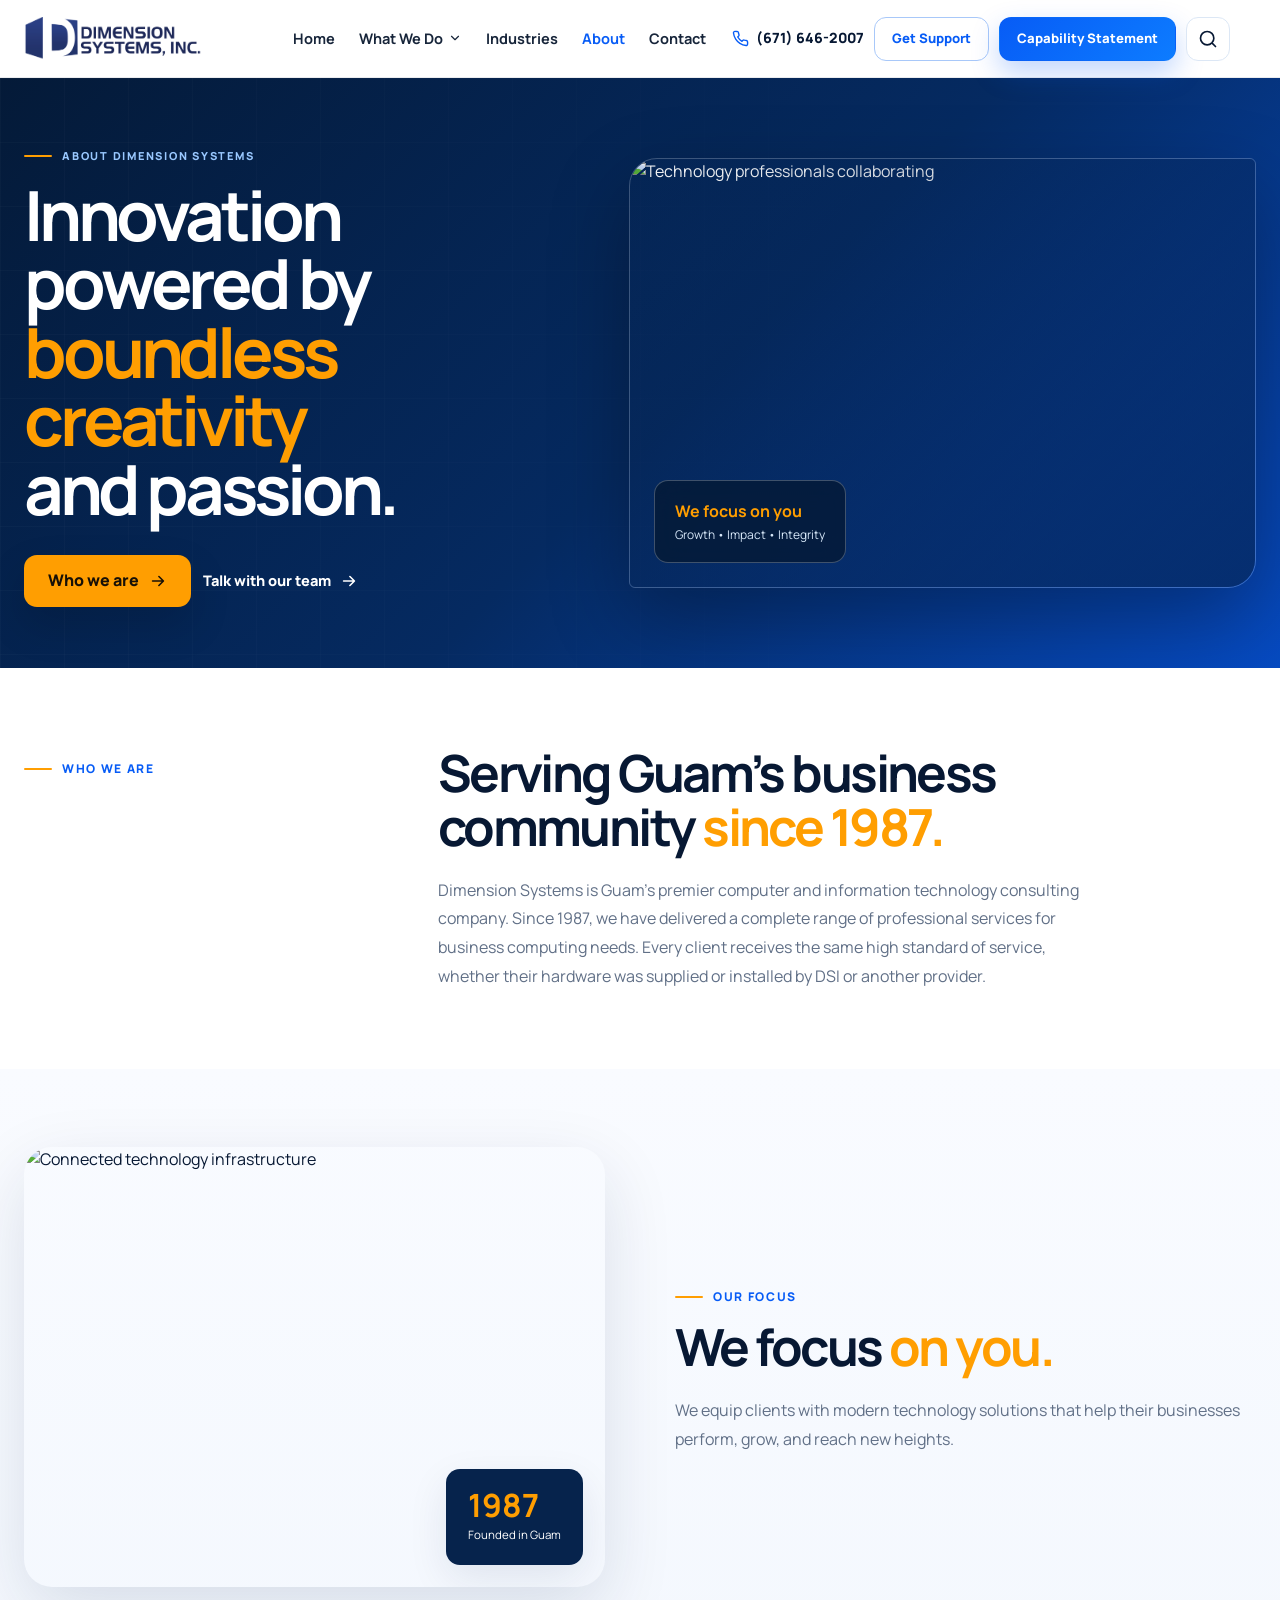
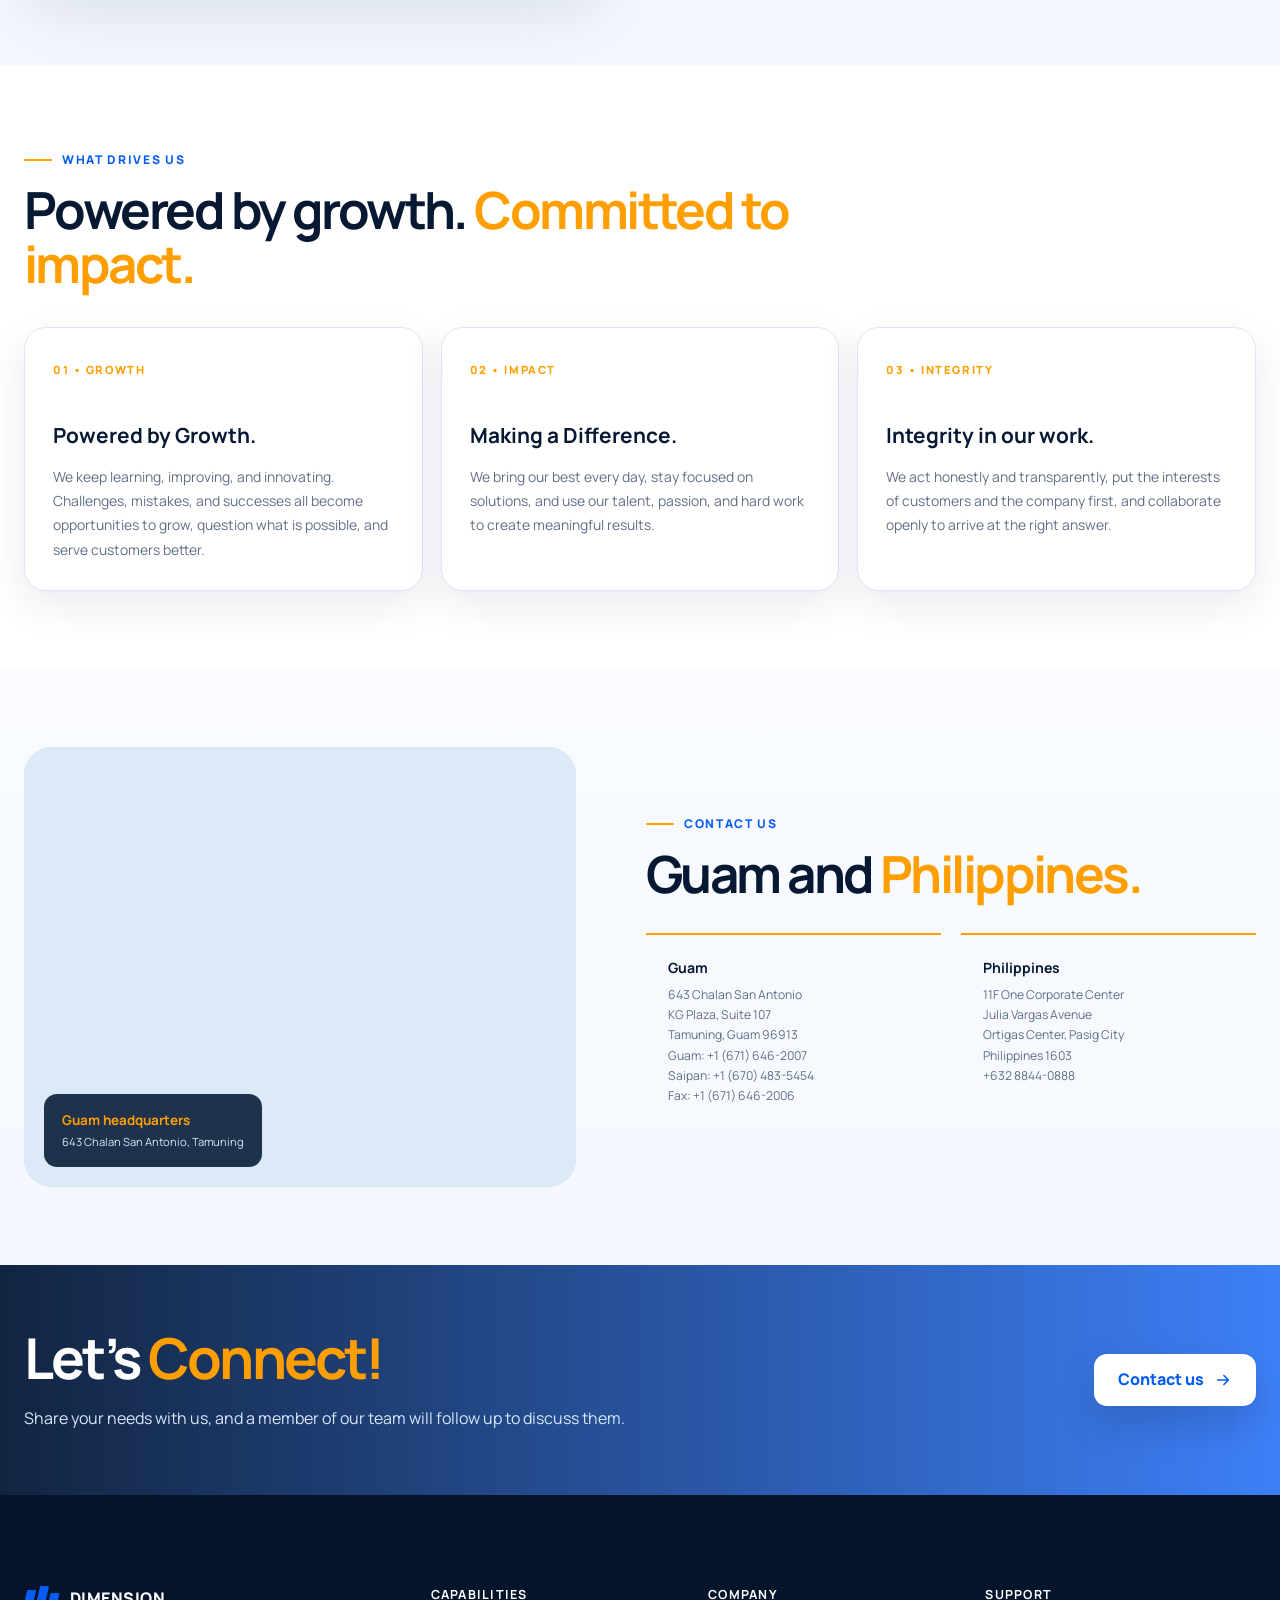
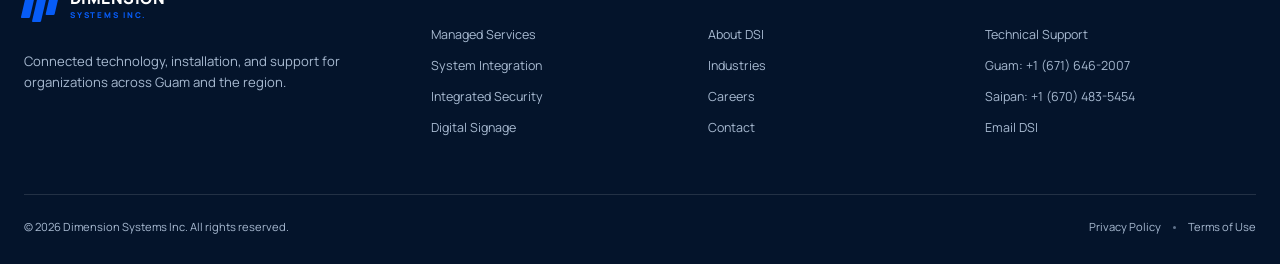
==== about.html @ 7d6b9629 "added new pages" ====
<!doctype html>
<html lang="en">
  <head>
    <meta charset="utf-8" />
    <meta name="viewport" content="width=device-width, initial-scale=1" />
    <meta name="description" content="Learn about Dimension Systems Inc., a Guam-based technology partner providing integration, security, communications, digital experiences, and managed support across the region." />
    <title>About | Dimension Systems Inc.</title>
    <style>
@import url("https://fonts.googleapis.com/css2?family=Manrope:wght@400;500;600;700;800&display=swap");

:root {
  --ink: #071833;
  --navy: #06234c;
  --navy-deep: #041934;
  --blue: #075cf6;
  --blue-bright: #0d7cff;
  --sky: #eaf4ff;
  --soft: #f6f9fe;
  --line: #dce7f5;
  --muted: #617087;
  --white: #ffffff;
  --max: 1320px;
  --header: 78px;
  --shadow: 0 24px 70px rgba(7, 35, 76, 0.12);
}

*, *::before, *::after { box-sizing: border-box; }
html { scroll-behavior: smooth; }
body {
  margin: 0;
  color: var(--ink);
  background: var(--white);
  font-family: "Manrope", system-ui, sans-serif;
  line-height: 1.6;
  -webkit-font-smoothing: antialiased;
}
button, input { font: inherit; }
button { cursor: pointer; }
img { display: block; max-width: 100%; }
a { color: inherit; text-decoration: none; }
section[id] { scroll-margin-top: calc(var(--header) + 24px); }
svg { width: 18px; height: 18px; fill: none; stroke: currentColor; stroke-width: 1.8; stroke-linecap: round; stroke-linejoin: round; }
.container { width: min(var(--max), calc(100% - 48px)); margin-inline: auto; }

.skip-link { position: fixed; left: 18px; top: -80px; z-index: 9999; padding: 12px 16px; border-radius: 9px; background: var(--ink); color: white; }
.skip-link:focus { top: 18px; }

.site-header { position: sticky; top: 0; z-index: 100; height: var(--header); border-bottom: 1px solid rgba(7,24,51,.08); background: rgba(255,255,255,.92); backdrop-filter: blur(18px); }
.header-inner { height: 100%; display: flex; align-items: center; gap: 32px; }
.brand { display: inline-flex; align-items: center; gap: 10px; flex: 0 0 auto; }
.brand-mark { position: relative; display: inline-flex; width: 36px; height: 38px; align-items: center; gap: 3px; transform: skew(-13deg); }
.brand-mark i { display: block; width: 9px; border-radius: 1px; background: var(--blue); }
.brand-mark i:nth-child(1) { height: 28px; }
.brand-mark i:nth-child(2) { height: 36px; }
.brand-mark i:nth-child(3) { height: 22px; }
.brand-copy { display: flex; flex-direction: column; line-height: 1; letter-spacing: .03em; }
.brand-copy strong { font-size: 16px; font-weight: 800; color: var(--navy); }
.brand-copy small { margin-top: 5px; color: var(--blue); font-size: 8px; font-weight: 800; letter-spacing: .22em; }
.desktop-nav { display: flex; align-items: center; gap: 30px; margin-left: auto; }
.desktop-nav a { position: relative; color: #1a2a42; font-size: .9rem; font-weight: 700; white-space: nowrap; }
.desktop-nav a:hover, .desktop-nav a.is-active { color: var(--blue); }
.desktop-nav a.is-active::after { content: ""; position: absolute; left: 0; right: 0; bottom: -11px; height: 2px; border-radius: 999px; background: var(--blue); }
.desktop-actions { display: flex; align-items: center; gap: 10px; }
.phone-link { display: flex; align-items: center; gap: 7px; color: var(--navy); font-size: .82rem; font-weight: 800; }
.phone-link svg { width: 16px; height: 16px; fill: currentColor; stroke: none; }
.menu-toggle, .mobile-nav { display: none; }

.button { display: inline-flex; min-height: 52px; align-items: center; justify-content: center; gap: 10px; padding: 0 23px; border: 1px solid transparent; border-radius: 13px; font-weight: 800; transition: transform .2s ease, box-shadow .2s ease, background .2s ease; }
.button:hover { transform: translateY(-2px); }
.button-small { min-height: 44px; padding-inline: 17px; border-radius: 11px; font-size: .82rem; }
.button-primary { color: white; background: linear-gradient(135deg, var(--blue), var(--blue-bright)); box-shadow: 0 12px 28px rgba(7,92,246,.24); }
.button-primary:hover { box-shadow: 0 18px 38px rgba(7,92,246,.32); }
.button-outline { border-color: #aecbf6; color: var(--blue); background: white; }
.button-white { color: var(--blue); background: white; box-shadow: 0 18px 40px rgba(0,0,0,.15); }

.hero { position: relative; overflow: hidden; min-height: 690px; padding: 94px 0 102px; color: white; background: linear-gradient(135deg, #041a38 0%, #052a61 54%, #075cf6 125%); }
.hero-grid { position: absolute; inset: 0; opacity: .09; background-image: linear-gradient(rgba(255,255,255,.22) 1px, transparent 1px), linear-gradient(90deg, rgba(255,255,255,.22) 1px, transparent 1px); background-size: 64px 64px; mask-image: linear-gradient(90deg, black, transparent 78%); }
.hero-orb { position: absolute; border-radius: 50%; filter: blur(2px); pointer-events: none; }
.hero-orb-one { width: 540px; height: 540px; right: -120px; top: -240px; background: rgba(13,124,255,.19); }
.hero-orb-two { width: 380px; height: 380px; left: 42%; bottom: -280px; background: rgba(0,180,255,.13); }
.hero-inner { position: relative; display: grid; grid-template-columns: .9fr 1.1fr; align-items: center; gap: 84px; }
.eyebrow, .section-kicker { display: inline-flex; align-items: center; gap: 10px; margin: 0 0 16px; color: var(--blue); font-size: 11px; font-weight: 800; letter-spacing: .16em; text-transform: uppercase; }
.eyebrow span, .section-kicker::before { content: ""; display: block; width: 28px; height: 2px; border-radius: 99px; background: currentColor; }
.eyebrow-light { color: #99c8ff; }
.hero h1 { max-width: 690px; margin: 0; font-size: clamp(3.5rem, 5.4vw, 6rem); line-height: .99; letter-spacing: -.06em; }
.hero h1 em { display: block; color: #6eb6ff; font-style: normal; }
.hero-lead { max-width: 650px; margin: 26px 0 0; color: #d1e4fb; font-size: 1.04rem; line-height: 1.8; }
.hero-actions { display: flex; align-items: center; gap: 26px; margin-top: 36px; }
.text-link { display: inline-flex; align-items: center; gap: 9px; color: white; font-size: .91rem; font-weight: 800; }
.text-link:hover svg { transform: translateX(3px); }
.hero-visual { position: relative; min-height: 500px; }
.hero-image { position: absolute; inset: 10px 0 20px 25px; overflow: hidden; border: 1px solid rgba(255,255,255,.22); border-radius: 26px 5px 26px 5px; box-shadow: 0 30px 80px rgba(0,0,0,.3); }
.hero-image img { width: 100%; height: 100%; object-fit: cover; }
.image-overlay { position: absolute; inset: 0; background: linear-gradient(145deg, rgba(5,31,69,.05), rgba(5,31,69,.62)); }
.hero-card { position: absolute; z-index: 2; display: flex; background: rgba(255,255,255,.96); color: var(--ink); box-shadow: var(--shadow); backdrop-filter: blur(16px); }
.hero-card-top { right: -25px; top: 46px; align-items: center; gap: 12px; padding: 16px 18px; border-radius: 14px; }
.hero-card-top div { display: flex; flex-direction: column; }
.hero-card-top strong { font-size: .84rem; }
.hero-card-top small { color: var(--muted); font-size: .67rem; }
.pulse { width: 10px; height: 10px; border-radius: 50%; background: #2cd775; box-shadow: 0 0 0 7px rgba(44,215,117,.13); }

.intro-section { padding: 92px 0; border-bottom: 1px solid var(--line); }
.intro-grid { display: grid; grid-template-columns: .42fr 1fr; gap: 80px; align-items: start; }
.intro-grid > .section-kicker { margin-top: 13px; }
.section-title { margin: 0; max-width: 790px; font-size: clamp(2.25rem, 4vw, 4.2rem); line-height: 1.05; letter-spacing: -.05em; }
.section-title span { color: var(--blue); }
.section-copy { max-width: 670px; margin: 21px 0 0; color: var(--muted); font-size: 1rem; line-height: 1.8; }

.industries-section { padding: 110px 0 120px; background: linear-gradient(180deg, #f9fbff, #f3f7fd); }
.section-heading { display: grid; grid-template-columns: 1.4fr .8fr; align-items: end; gap: 80px; margin-bottom: 52px; }
.section-heading > .section-copy { margin-bottom: 5px; }
.industry-grid { display: grid; grid-template-columns: repeat(3, 1fr); gap: 18px; }
.industry-card { position: relative; min-height: 285px; overflow: hidden; padding: 0; border: 0; border-radius: 21px; color: white; text-align: left; background: var(--navy); box-shadow: 0 10px 26px rgba(7,35,76,.1); transition: transform .25s ease, box-shadow .25s ease; }
.industry-card:hover, .industry-card.is-selected { transform: translateY(-5px); box-shadow: 0 22px 46px rgba(7,35,76,.18); }
.industry-card.is-selected { outline: 3px solid var(--blue); outline-offset: 3px; }
.industry-card img { width: 100%; height: 100%; object-fit: cover; transition: transform .5s ease; }
.industry-card:hover img { transform: scale(1.045); }
.industry-shade { position: absolute; inset: 0; background: linear-gradient(180deg, rgba(4,25,52,.05) 25%, rgba(4,25,52,.9) 100%); }
.industry-number { position: absolute; top: 20px; left: 20px; color: rgba(255,255,255,.72); font-size: .69rem; font-weight: 800; letter-spacing: .12em; }
.industry-label { position: absolute; left: 24px; right: 55px; bottom: 22px; display: flex; flex-direction: column; }
.industry-label small { color: #8fc8ff; font-size: .63rem; font-weight: 800; letter-spacing: .13em; text-transform: uppercase; }
.industry-label strong { margin-top: 2px; font-size: 1.12rem; }
.industry-arrow { position: absolute; right: 21px; bottom: 23px; display: grid; width: 32px; height: 32px; place-items: center; border-radius: 50%; background: rgba(255,255,255,.15); }
.industry-arrow svg { width: 16px; height: 16px; }

.industry-detail { display: grid; grid-template-columns: 1.1fr .9fr; overflow: hidden; margin-top: 70px; border: 1px solid var(--line); border-radius: 28px; background: white; box-shadow: var(--shadow); }
.detail-copy { padding: 58px 60px 56px; }
.detail-copy h3 { margin: 0; font-size: clamp(2rem, 3.2vw, 3.35rem); line-height: 1.05; letter-spacing: -.045em; }
.detail-copy > p:not(.section-kicker) { max-width: 650px; margin: 20px 0 0; color: var(--muted); line-height: 1.8; }
.detail-columns { display: grid; grid-template-columns: 1fr 1fr; gap: 38px; margin: 34px 0 37px; }
.detail-columns h4 { margin: 0 0 13px; font-size: .75rem; letter-spacing: .1em; text-transform: uppercase; }
.detail-columns ul { display: grid; gap: 9px; margin: 0; padding: 0; list-style: none; }
.detail-columns li { position: relative; padding-left: 19px; color: var(--muted); font-size: .86rem; }
.detail-columns li::before { content: ""; position: absolute; left: 0; top: .62em; width: 7px; height: 7px; border-radius: 50%; background: var(--blue); box-shadow: 0 0 0 4px var(--sky); }
.detail-visual { position: relative; min-height: 520px; }
.detail-visual img { width: 100%; height: 100%; object-fit: cover; }
.detail-visual::after { content: ""; position: absolute; inset: 0; background: linear-gradient(180deg, transparent 50%, rgba(4,25,52,.65)); }
.detail-stat { position: absolute; z-index: 1; left: 30px; right: 30px; bottom: 28px; padding: 22px 25px; border: 1px solid rgba(255,255,255,.25); border-radius: 16px; color: white; background: rgba(4,25,52,.62); backdrop-filter: blur(14px); }
.detail-stat strong { display: block; color: #72bcff; font-size: 1.55rem; }
.detail-stat span { font-size: .79rem; }

.local-section { padding: 120px 0; }
.local-grid { display: grid; grid-template-columns: .9fr 1.1fr; align-items: center; gap: 100px; }
.local-visual { position: relative; min-height: 500px; overflow: hidden; border-radius: 30px; background: radial-gradient(circle at 34% 36%, #e4f2ff 0 7%, transparent 7.5%), linear-gradient(145deg, #f3f8ff, #e4f1ff); box-shadow: inset 0 0 0 1px var(--line); }
.local-visual::before { content: ""; position: absolute; inset: 0; opacity: .45; background-image: radial-gradient(#78aef0 1px, transparent 1px); background-size: 24px 24px; }
.island-shape { position: absolute; left: 38%; top: 24%; width: 170px; height: 250px; border: 2px solid rgba(7,92,246,.32); border-radius: 70% 38% 62% 45% / 34% 62% 38% 66%; transform: rotate(24deg); background: rgba(255,255,255,.52); box-shadow: 0 30px 50px rgba(7,92,246,.1); }
.location-dot { position: absolute; z-index: 2; display: inline-flex; align-items: center; gap: 8px; padding: 8px 12px; border: 1px solid #cfe2fb; border-radius: 999px; color: var(--navy); background: rgba(255,255,255,.9); box-shadow: 0 8px 20px rgba(7,35,76,.09); font-size: .7rem; font-weight: 800; }
.location-dot i { width: 7px; height: 7px; border-radius: 50%; background: var(--blue); box-shadow: 0 0 0 5px rgba(7,92,246,.12); }
.location-guam { left: 31%; top: 44%; }
.location-saipan { right: 19%; top: 18%; }
.location-ph { left: 15%; bottom: 18%; }
.local-stat { position: absolute; right: 25px; bottom: 23px; display: flex; width: 170px; flex-direction: column; padding: 20px; border-radius: 16px; color: white; background: var(--navy); box-shadow: var(--shadow); }
.local-stat strong { color: #65b1ff; font-size: 2rem; line-height: 1; }
.local-stat span { margin-top: 6px; font-size: .68rem; }
.local-copy .section-copy { max-width: 600px; }
.local-points { display: grid; grid-template-columns: 1fr 1fr; gap: 24px; margin-top: 34px; }
.local-points div { padding-top: 19px; border-top: 2px solid var(--line); }
.local-points strong, .local-points span { display: block; }
.local-points strong { font-size: .88rem; }
.local-points span { margin-top: 5px; color: var(--muted); font-size: .77rem; }

.cta-section { position: relative; overflow: hidden; padding: 82px 0; color: white; background: linear-gradient(120deg, #075cf6, #0d7cff); }
.cta-section::after { content: ""; position: absolute; width: 500px; height: 500px; right: -150px; top: -300px; border: 1px solid rgba(255,255,255,.22); border-radius: 50%; box-shadow: 0 0 0 70px rgba(255,255,255,.04), 0 0 0 140px rgba(255,255,255,.035); }
.cta-inner { position: relative; z-index: 1; display: grid; grid-template-columns: 1.2fr .8fr; align-items: center; gap: 80px; }
.cta-inner h2 { max-width: 720px; margin: 0; font-size: clamp(2.2rem, 4vw, 4.2rem); line-height: 1.05; letter-spacing: -.05em; }
.cta-inner p:not(.eyebrow) { max-width: 590px; margin: 18px 0 0; color: #ddebff; }
.cta-actions { display: flex; align-items: center; flex-direction: column; gap: 16px; }
.cta-phone { color: white; font-size: .85rem; font-weight: 700; text-decoration: underline; text-underline-offset: 4px; }

.site-footer { padding: 75px 0 25px; color: #a8bad1; background: #04142b; }
.footer-top { display: grid; grid-template-columns: 1.55fr 1fr 1fr 1.15fr; gap: 60px; padding-bottom: 56px; }
.brand-inverse .brand-copy strong { color: white; }
.footer-brand p { max-width: 340px; margin: 25px 0 0; font-size: .82rem; }
.footer-column { display: flex; flex-direction: column; gap: 11px; }
.footer-column h3 { margin: 0 0 9px; color: white; font-size: .78rem; letter-spacing: .1em; text-transform: uppercase; }
.footer-column a { font-size: .78rem; transition: color .2s; }
.footer-column a:hover { color: white; }
.footer-bottom { display: flex; justify-content: space-between; gap: 30px; padding-top: 23px; border-top: 1px solid rgba(255,255,255,.12); font-size: .7rem; }
.footer-bottom span:last-child { display: flex; align-items: center; gap: 12px; }
.footer-bottom i { width: 3px; height: 3px; border-radius: 50%; background: #60738c; }

@media (max-width: 1180px) {
  .phone-link { display: none; }
  .desktop-nav { gap: 22px; }
  .hero-inner { gap: 45px; }
  .hero h1 { font-size: clamp(3.2rem, 5.4vw, 5rem); }
}

@media (max-width: 980px) {
  :root { --header: 72px; }
  .desktop-nav, .desktop-actions { display: none; }
  .menu-toggle { display: grid; width: 44px; height: 44px; place-content: center; gap: 6px; margin-left: auto; border: 1px solid var(--line); border-radius: 11px; background: white; }
  .menu-toggle span { width: 20px; height: 2px; border-radius: 9px; background: var(--navy); }
  .mobile-nav { position: absolute; top: 72px; left: 0; right: 0; display: none; padding: 18px 24px 26px; border-bottom: 1px solid var(--line); background: white; box-shadow: 0 20px 40px rgba(7,35,76,.12); }
  .mobile-nav.is-open { display: grid; }
  .mobile-nav > a { padding: 12px 3px; border-bottom: 1px solid #edf2f8; font-weight: 700; }
  .mobile-actions { display: grid; grid-template-columns: 1fr 1fr; gap: 10px; margin-top: 18px; }
  .hero { padding: 76px 0 90px; }
  .hero-inner { grid-template-columns: 1fr; }
  .hero-copy { max-width: 740px; }
  .hero-visual { min-height: 450px; }
  .hero-image { left: 0; }
  .hero-card-top { right: 18px; }
  .section-heading { grid-template-columns: 1fr; gap: 18px; }
  .industry-grid { grid-template-columns: repeat(2, 1fr); }
  .industry-detail { grid-template-columns: 1fr; }
  .detail-visual { min-height: 430px; }
  .local-grid { grid-template-columns: 1fr; gap: 60px; }
  .local-visual { min-height: 460px; }
  .cta-inner { grid-template-columns: 1fr; gap: 40px; }
  .cta-actions { align-items: flex-start; }
  .footer-top { grid-template-columns: 1.5fr 1fr 1fr; }
  .footer-brand { grid-column: 1 / -1; }
}

@media (max-width: 680px) {
  .container { width: min(100% - 30px, var(--max)); }
  .brand-copy strong { font-size: 14px; }
  .hero { min-height: auto; padding: 58px 0 74px; }
  .hero h1 { font-size: clamp(2.7rem, 13vw, 4rem); }
  .hero-lead { font-size: .94rem; }
  .hero-actions { align-items: stretch; flex-direction: column; gap: 18px; }
  .text-link { justify-content: center; }
  .hero-visual { min-height: 355px; }
  .hero-image { inset: 0 0 18px; border-radius: 20px 4px 20px 4px; }
  .hero-card-top { top: 18px; right: 12px; }
  .intro-section { padding: 70px 0; }
  .intro-grid { grid-template-columns: 1fr; gap: 8px; }
  .intro-grid > .section-kicker { margin-top: 0; }
  .section-title { font-size: clamp(2.15rem, 11vw, 3.2rem); }
  .industries-section { padding: 80px 0; }
  .industry-grid { grid-template-columns: 1fr; }
  .industry-card { min-height: 250px; }
  .industry-detail { margin-top: 48px; border-radius: 21px; }
  .detail-copy { padding: 38px 25px; }
  .detail-columns { grid-template-columns: 1fr; gap: 25px; }
  .detail-visual { min-height: 340px; }
  .local-section { padding: 80px 0; }
  .local-grid { gap: 48px; }
  .local-visual { min-height: 390px; }
  .island-shape { left: 34%; top: 20%; width: 135px; height: 210px; }
  .location-saipan { right: 8%; }
  .location-ph { left: 8%; }
  .local-points { grid-template-columns: 1fr; }
  .cta-section { padding: 70px 0; }
  .footer-top { grid-template-columns: 1fr 1fr; gap: 40px 28px; }
  .footer-brand { grid-column: 1 / -1; }
  .footer-bottom { flex-direction: column; }
  .mobile-actions { grid-template-columns: 1fr; }
}

@media (prefers-reduced-motion: reduce) {
  html { scroll-behavior: auto; }
  *, *::before, *::after { transition-duration: .01ms !important; animation-duration: .01ms !important; }
}


/* Shared homepage navigation */
.site-header { z-index: 1000; }
.site-header .header-inner { position: relative; gap: 26px; }
.site-header .brand { height: 100%; min-width: 0; padding: 0; line-height: 0; }
.site-header .brand-logo { display: block; width: clamp(178px, 12vw, 224px); max-width: none; height: auto; max-height: calc(var(--header) - 24px); object-fit: contain; object-position: left center; }
.desktop-nav { display: block; margin-left: auto; }
.desktop-nav > ul { display: flex; align-items: center; gap: 24px; margin: 0; padding: 0; list-style: none; }
.desktop-nav a, .nav-dropdown > button { border: 0; background: transparent; color: #17253a; font-size: .91rem; font-weight: 700; white-space: nowrap; }
.desktop-nav a:hover, .nav-dropdown > button:hover, .desktop-nav a.is-active { color: var(--blue); }
.nav-dropdown { position: relative; }
.nav-dropdown > button { display: flex; align-items: center; gap: 5px; padding: 12px 0; }
.nav-dropdown > button svg { width: 14px; height: 14px; }
.nav-dropdown-menu { position: absolute; top: calc(100% + 12px); left: -24px; width: 300px; padding: 12px; border: 1px solid var(--line); border-radius: 20px; background: #fff; box-shadow: var(--shadow); opacity: 0; visibility: hidden; transform: translateY(-8px); transition: .2s ease; }
.nav-dropdown:hover .nav-dropdown-menu, .nav-dropdown:focus-within .nav-dropdown-menu { opacity: 1; visibility: visible; transform: translateY(0); }
.nav-dropdown-menu a { display: flex; padding: 11px 12px; border-radius: 12px; font-size: .86rem; }
.nav-dropdown-menu a:hover { background: var(--sky); }
.header-actions, .desktop-actions { display: flex; align-items: center; gap: 10px; }
.header-phone { display: inline-flex; align-items: center; gap: 7px; font-size: .88rem; font-weight: 800; white-space: nowrap; }
.header-phone svg { width: 17px; height: 17px; color: var(--blue); fill: currentColor; stroke: none; }
.btn { display: inline-flex; min-height: 44px; align-items: center; justify-content: center; padding: 0 17px; border: 1px solid transparent; border-radius: 12px; font-size: .82rem; font-weight: 800; }
.btn--outline { border-color: #a8c8f9; color: var(--blue); background: rgba(255,255,255,.86); }
.btn--primary { color: #fff; background: linear-gradient(135deg, var(--blue), var(--blue-bright)); box-shadow: 0 12px 28px rgba(7,92,246,.25); }
.nav-search { position: relative; }
.nav-search-toggle, .nav-toggle { display: inline-flex; width: 44px; height: 44px; align-items: center; justify-content: center; border: 1px solid var(--line); border-radius: 12px; background: #fff; color: var(--ink); }
.nav-search-toggle:hover, .nav-search.is-open .nav-search-toggle { border-color: rgba(13,124,255,.35); color: var(--blue); box-shadow: 0 8px 20px rgba(7,24,51,.08); }
.nav-search-toggle svg { width: 20px; height: 20px; }
.nav-search-form { position: absolute; top: calc(100% + 12px); right: 0; display: flex; width: min(380px, calc(100vw - 32px)); gap: 8px; padding: 10px; border: 1px solid var(--line); border-radius: 16px; background: #fff; box-shadow: var(--shadow); opacity: 0; visibility: hidden; transform: translateY(-8px); transition: .2s ease; }
.nav-search.is-open .nav-search-form { opacity: 1; visibility: visible; transform: translateY(0); }
.nav-search-form input, .mobile-search-form input { min-width: 0; flex: 1; height: 44px; padding: 0 14px; border: 1px solid var(--line); border-radius: 11px; color: var(--ink); background: #f8fbff; }
.nav-search-submit { display: inline-flex; min-width: 44px; height: 44px; align-items: center; justify-content: center; gap: 7px; padding: 0 14px; border: 0; border-radius: 11px; color: var(--ink); background: #ff9e01; font-weight: 800; }
.nav-search-submit svg { width: 18px; height: 18px; }
.nav-toggle { display: none; }
.mobile-nav { position: fixed; inset: var(--header) 0 auto 0; z-index: 999; max-height: calc(100vh - var(--header)); overflow: auto; padding: 18px 24px 28px; border-bottom: 1px solid var(--line); background: #fff; box-shadow: var(--shadow); }
.mobile-nav a { display: block; padding: 13px 0; border-bottom: 1px solid #eef3fa; font-weight: 700; }
.mobile-nav .mobile-sub { display: grid; grid-template-columns: 1fr 1fr; gap: 0 18px; padding-left: 14px; }
.mobile-nav .mobile-sub a { color: var(--muted); font-size: .88rem; }
.mobile-nav-actions { display: grid; grid-template-columns: repeat(3, minmax(0,1fr)); gap: 10px; margin-top: 18px; }
.mobile-nav-actions .btn { padding: 0 10px; border-bottom: 1px solid transparent; }
.mobile-search-form { display: flex; gap: 8px; margin-top: 18px; padding-top: 18px; border-top: 1px solid #eef3fa; }

/* Real Guam map */
.map-visual { isolation: isolate; background: #dceaf8; }
.guam-map { position: absolute; inset: 0; width: 100%; height: 100%; border: 0; filter: saturate(.86) contrast(1.02); }
.map-badge { position: absolute; z-index: 2; left: 22px; bottom: 22px; display: flex; max-width: calc(100% - 44px); flex-direction: column; padding: 15px 18px; border: 1px solid rgba(255,255,255,.55); border-radius: 14px; color: white; background: rgba(4,25,52,.88); box-shadow: 0 16px 34px rgba(7,35,76,.24); backdrop-filter: blur(10px); pointer-events: none; }
.map-badge strong { font-size: .84rem; }
.map-badge span { color: #d7e7f8; font-size: .7rem; }
.map-link { position: absolute; z-index: 3; top: 18px; right: 18px; padding: 9px 12px; border-radius: 10px; color: var(--blue); background: white; box-shadow: 0 10px 25px rgba(7,35,76,.16); font-size: .7rem; font-weight: 800; }

@media (min-width: 1440px) { .site-header .brand-logo { width: 226px; max-height: calc(var(--header) - 28px); } }
@media (max-width: 1180px) { .header-phone { display: none; } .desktop-nav > ul { gap: 18px; } .desktop-actions .btn { padding-inline: 13px; } }
@media (max-width: 980px) {
  .desktop-nav, .desktop-actions { display: none; }
  .nav-toggle { display: inline-flex; }
  .mobile-nav { display: none; }
  .mobile-nav.is-open { display: block; }
  .site-header .brand-logo { width: 176px; max-height: calc(var(--header) - 20px); }
}
@media (max-width: 680px) {
  .site-header .brand-logo { width: 152px; max-height: calc(var(--header) - 18px); }
  .mobile-nav .mobile-sub { grid-template-columns: 1fr; }
  .mobile-nav-actions { grid-template-columns: 1fr; }
  .mobile-search-form { align-items: stretch; flex-direction: column; }
  .map-badge { left: 14px; right: 14px; bottom: 14px; max-width: none; }
}


/* Exact shared navigation styles copied from the homepage source */
:root {
  --dsi-ink: #071833;
  --dsi-navy: #06234c;
  --dsi-blue: #075cf6;
  --dsi-blue-2: #0d7cff;
  --dsi-sky: #eaf4ff;
  --dsi-soft: #f6f9fe;
  --dsi-line: #dce7f5;
  --dsi-muted: #5f6f86;
  --dsi-white: #ffffff;
  --dsi-gold: #f4b62d;
  --dsi-accent: #ff9e01;
  --dsi-shadow: 0 24px 70px rgba(7, 35, 76, 0.12);
  --dsi-shadow-soft: 0 14px 40px rgba(7, 35, 76, 0.09);
  --dsi-radius: 28px;
  --dsi-max: 1380px;
  --dsi-header: 78px;
}
.site-header .container { width: min(var(--dsi-max), calc(100% - 48px)); }
      .btn {
        display: inline-flex;
        min-height: 52px;
        align-items: center;
        justify-content: center;
        gap: 10px;
        padding: 0 22px;
        border: 1px solid transparent;
        border-radius: 14px;
        font-weight: 800;
        transition:
          transform 0.2s ease,
          box-shadow 0.2s ease,
          background 0.2s ease,
          color 0.2s ease,
          border-color 0.2s ease;
      }
      .btn:hover {
        transform: translateY(-2px);
      }
      .btn:focus-visible,
      .icon-button:focus-visible,
      .nav-search-toggle:focus-visible,
      .nav-search-submit:focus-visible,
      .nav-toggle:focus-visible,
      input:focus-visible,
      select:focus-visible,
      textarea:focus-visible {
        outline: 3px solid rgba(13, 124, 255, 0.28);
        outline-offset: 3px;
      }
      .btn--primary {
        background: linear-gradient(135deg, var(--dsi-blue), var(--dsi-blue-2));
        color: #fff;
        box-shadow: 0 12px 28px rgba(7, 92, 246, 0.25);
      }
      .btn--primary:hover {
        box-shadow: 0 18px 38px rgba(7, 92, 246, 0.33);
      }
      .btn--outline {
        border-color: #a8c8f9;
        color: var(--dsi-blue);
        background: rgba(255, 255, 255, 0.82);
      }
      .btn--outline:hover {
        border-color: var(--dsi-blue);
        background: #fff;
      }
      .btn--dark {
        background: var(--dsi-ink);
        color: #fff;
      }
      .btn svg {
        width: 18px;
        height: 18px;
      }


      /* Header */
      .site-header {
        position: sticky;
        top: 0;
        z-index: 1000;
        height: var(--dsi-header);
        border-bottom: 1px solid rgba(7, 24, 51, 0.08);
        background: rgba(255, 255, 255, 0.9);
        backdrop-filter: blur(18px);
      }
      .header-inner {
        height: 100%;
        display: flex;
        align-items: center;
        gap: 26px;
      }
      .brand {
        display: inline-flex;
        align-items: center;
        text-decoration: none;
      }

      .brand-logo {
        display: block;
        width: auto;
        max-width: 220px;
        height: 52px;
        object-fit: contain;
      }

      @media (max-width: 768px) {
        .brand-logo {
          max-width: 170px;
          height: 42px;
        }
      }
      .desktop-nav {
        margin-left: auto;
      }
      .desktop-nav > ul {
        display: flex;
        align-items: center;
        gap: 24px;
        margin: 0;
        padding: 0;
        list-style: none;
      }
      .desktop-nav a,
      .nav-dropdown > button {
        border: 0;
        background: transparent;
        color: #17253a;
        font-size: 0.91rem;
        font-weight: 700;
        white-space: nowrap;
      }
      .desktop-nav a:hover,
      .nav-dropdown > button:hover {
        color: var(--dsi-blue);
      }
      .desktop-nav a[aria-current="page"],
      .mobile-nav a[aria-current="page"] {
        color: var(--dsi-blue);
      }
      .nav-dropdown {
        position: relative;
      }
      .nav-dropdown > button {
        display: flex;
        align-items: center;
        gap: 5px;
        padding: 12px 0;
      }
      .nav-dropdown-menu {
        position: absolute;
        top: calc(100% + 12px);
        left: -24px;
        width: 300px;
        padding: 12px;
        border: 1px solid var(--dsi-line);
        border-radius: 20px;
        background: #fff;
        box-shadow: var(--dsi-shadow-soft);
        opacity: 0;
        visibility: hidden;
        transform: translateY(-8px);
        transition: 0.2s ease;
      }
      .nav-dropdown:hover .nav-dropdown-menu,
      .nav-dropdown:focus-within .nav-dropdown-menu {
        opacity: 1;
        visibility: visible;
        transform: translateY(0);
      }
      .nav-dropdown-menu a {
        display: flex;
        align-items: center;
        gap: 10px;
        padding: 11px 12px;
        border-radius: 12px;
        font-size: 0.86rem;
      }
      .nav-dropdown-menu a:hover {
        background: var(--dsi-sky);
      }
      .header-actions {
        display: flex;
        align-items: center;
        gap: 10px;
      }
      .desktop-actions {
        display: flex;
        align-items: center;
        gap: 10px;
      }
      .nav-search {
        position: relative;
      }
      .nav-search-toggle {
        display: inline-flex;
        width: 44px;
        height: 44px;
        align-items: center;
        justify-content: center;
        border: 1px solid var(--dsi-line);
        border-radius: 12px;
        background: #fff;
        color: var(--dsi-ink);
        transition:
          color 0.2s ease,
          border-color 0.2s ease,
          box-shadow 0.2s ease;
      }
      .nav-search-toggle:hover,
      .nav-search.is-open .nav-search-toggle {
        border-color: rgba(13, 124, 255, 0.35);
        color: var(--dsi-blue);
        box-shadow: 0 8px 20px rgba(7, 24, 51, 0.08);
      }
      .nav-search-toggle svg {
        width: 20px;
        height: 20px;
      }
      .nav-search-form {
        position: absolute;
        top: calc(100% + 12px);
        right: 0;
        display: flex;
        width: min(380px, calc(100vw - 32px));
        gap: 8px;
        padding: 10px;
        border: 1px solid var(--dsi-line);
        border-radius: 16px;
        background: #fff;
        box-shadow: var(--dsi-shadow-soft);
        opacity: 0;
        visibility: hidden;
        transform: translateY(-8px);
        transition: 0.2s ease;
      }
      .nav-search.is-open .nav-search-form {
        opacity: 1;
        visibility: visible;
        transform: translateY(0);
      }
      .nav-search-form input,
      .mobile-search-form input {
        min-width: 0;
        flex: 1;
        height: 44px;
        border: 1px solid var(--dsi-line);
        border-radius: 11px;
        background: #f8fbff;
        color: var(--dsi-ink);
        padding: 0 14px;
        font: inherit;
      }
      .nav-search-form input::placeholder,
      .mobile-search-form input::placeholder {
        color: #718096;
      }
      .nav-search-submit {
        display: inline-flex;
        min-width: 44px;
        height: 44px;
        align-items: center;
        justify-content: center;
        gap: 7px;
        border: 0;
        border-radius: 11px;
        background: var(--dsi-accent);
        color: var(--dsi-ink);
        font-weight: 800;
      }
      .nav-search-submit:hover {
        filter: brightness(0.97);
      }
      .nav-search-submit svg {
        width: 18px;
        height: 18px;
      }
      .header-phone {
        display: inline-flex;
        align-items: center;
        gap: 7px;
        font-size: 0.88rem;
        font-weight: 800;
        white-space: nowrap;
      }
      .header-phone svg {
        width: 17px;
        height: 17px;
        color: var(--dsi-blue);
      }
      .desktop-actions .btn {
        min-height: 44px;
        padding-inline: 17px;
        border-radius: 12px;
        font-size: 0.82rem;
      }
      .nav-toggle {
        display: none;
        width: 44px;
        height: 44px;
        align-items: center;
        justify-content: center;
        border: 1px solid var(--dsi-line);
        border-radius: 12px;
        background: #fff;
        color: var(--dsi-ink);
      }
      .nav-toggle svg {
        width: 22px;
        height: 22px;
      }
      .mobile-nav {
        display: none;
        position: fixed;
        inset: var(--dsi-header) 0 auto 0;
        z-index: 999;
        max-height: calc(100vh - var(--dsi-header));
        overflow: auto;
        padding: 18px 24px 28px;
        border-bottom: 1px solid var(--dsi-line);
        background: #fff;
        box-shadow: var(--dsi-shadow-soft);
      }
      .mobile-nav.is-open {
        display: block;
      }
      .mobile-nav a {
        display: block;
        padding: 13px 0;
        border-bottom: 1px solid #eef3fa;
        font-weight: 700;
      }
      .mobile-nav .mobile-sub {
        display: grid;
        grid-template-columns: 1fr 1fr;
        gap: 0 18px;
        padding-left: 14px;
      }
      .mobile-nav .mobile-sub a {
        color: var(--dsi-muted);
        font-size: 0.88rem;
      }
      .mobile-nav-actions {
        display: grid;
        grid-template-columns: repeat(3, minmax(0, 1fr));
        gap: 10px;
        margin-top: 18px;
      }
      .mobile-search-form {
        display: flex;
        gap: 8px;
        margin-top: 18px;
        padding-top: 18px;
        border-top: 1px solid #eef3fa;
      }
      .mobile-search-form .nav-search-submit {
        padding: 0 15px;
      }


      /* =========================================================
         FINAL HEADER LOGO FIX
         Keeps the DSI logo correctly sized and vertically centered
         at mobile, desktop, ultrawide, and 2K resolutions.
         ========================================================= */
      .site-header .header-inner {
        position: relative;
      }

      .site-header .brand {
        flex: 0 0 auto;
        min-width: 0;
        height: 100%;
        display: inline-flex;
        align-items: center;
        justify-content: flex-start;
        margin: 0;
        padding: 0;
        line-height: 0;
      }

      .site-header .brand-logo {
        display: block;
        width: clamp(178px, 12vw, 224px);
        max-width: none;
        height: auto;
        max-height: calc(var(--dsi-header) - 24px);
        margin: 0;
        object-fit: contain;
        object-position: left center;
        flex-shrink: 0;
      }

      @media (min-width: 1440px) {
        .site-header .brand {
          min-width: 0;
        }

        .site-header .brand-logo {
          width: 226px;
          max-height: calc(var(--dsi-header) - 28px);
        }
      }

      @media (min-width: 1920px) {
        .site-header .brand {
          min-width: 0;
        }

        .site-header .brand-logo {
          width: 238px;
          max-height: calc(var(--dsi-header) - 30px);
        }
      }

      @media (min-width: 2400px) {
        .site-header .brand {
          min-width: 0;
        }

        .site-header .brand-logo {
          width: 250px;
          max-height: calc(var(--dsi-header) - 32px);
        }
      }

      @media (max-width: 900px) {
        .site-header .brand-logo {
          width: 176px;
          max-height: calc(var(--dsi-header) - 20px);
        }
      }

      @media (max-width: 640px) {
        .site-header .brand-logo {
          width: 152px;
          max-height: calc(var(--dsi-header) - 18px);
        }
      }

      @media (max-width: 380px) {
        .site-header .brand-logo {
          width: 136px;
        }
      }



@media (max-width: 1180px) {
  .desktop-nav, .desktop-actions { display: none; }
  .header-actions { margin-left: auto; }
  .nav-toggle { display: inline-flex; }
}
@media (max-width: 900px) {
  :root { --dsi-header: 70px; }
  .site-header .container { width: min(100% - 32px, var(--dsi-max)); }
}
@media (max-width: 640px) {
  .site-header .container { width: min(100% - 24px, var(--dsi-max)); }
  .site-header .header-inner { gap: 10px; }
  .mobile-nav .mobile-sub { grid-template-columns: 1fr; }
  .mobile-nav-actions { grid-template-columns: 1fr; }
}
@media (min-width: 1440px) {
  :root { --dsi-max: 1500px; --dsi-header: 84px; --dsi-radius: 32px; }
  .site-header .container { width: min(var(--dsi-max), calc(100% - 80px)); }
  .site-header .header-inner { gap: 32px; }
  .desktop-nav > ul { gap: 28px; }
  .desktop-nav a, .nav-dropdown > button { font-size: .94rem; }
  .desktop-actions .btn { min-height: 46px; padding-inline: 19px; }
}
@media (min-width: 1920px) {
  :root { --dsi-max: 1760px; --dsi-header: 90px; }
  .site-header .container { width: min(var(--dsi-max), calc(100% - 112px)); }
  .desktop-nav > ul { gap: 34px; }
  .desktop-nav a, .nav-dropdown > button { font-size: 1rem; }
  .header-phone { font-size: .95rem; }
}
@media (min-width: 2400px) {
  :root { --dsi-max: 2080px; --dsi-header: 96px; }
  .site-header .container { width: min(var(--dsi-max), calc(100% - 160px)); }
  .site-header .header-inner { gap: 42px; }
  .desktop-nav > ul { gap: 42px; }
  .desktop-nav a, .nav-dropdown > button { font-size: 1.08rem; }
  .desktop-actions { gap: 14px; }
  .header-phone { font-size: 1rem; }
  .desktop-actions .btn { min-height: 52px; padding-inline: 24px; font-size: .9rem; }
}


/* =========================================================
   SHARED DSI PAGE RHYTHM
   Reuse these tokens on About, Contact, service, and future pages.
   Source of truth: homepage spacing and warm accent system.
   ========================================================= */
:root {
  --dsi-page-gutter: 48px;
  --dsi-page-section-space: 110px;
  --dsi-page-kicker-gap: 14px;
  --dsi-page-copy-gap: 22px;
  --dsi-page-heading-gap: 52px;
  --dsi-page-grid-gap: 18px;
  --dsi-page-content-gap: 70px;
  --dsi-page-accent: var(--dsi-accent);
}

.container {
  width: min(var(--dsi-max), calc(100% - var(--dsi-page-gutter)));
}
.intro-section,
.industries-section,
.local-section {
  padding: var(--dsi-page-section-space) 0;
}
.section-kicker {
  margin-bottom: var(--dsi-page-kicker-gap);
  color: var(--dsi-blue);
  font-size: 12px;
  letter-spacing: .14em;
}
.section-copy { margin-top: var(--dsi-page-copy-gap); }
.section-heading { margin-bottom: var(--dsi-page-heading-gap); }
.industry-grid { gap: var(--dsi-page-grid-gap); }
.industry-detail { margin-top: var(--dsi-page-content-gap); }

/* Homepage warm accent: reserved for emphasis and interaction. */
.hero h1 em,
.section-title span {
  color: var(--dsi-page-accent);
}
.eyebrow span,
.section-kicker::before {
  background: var(--dsi-page-accent);
}
.industry-card.is-selected {
  outline-color: var(--dsi-page-accent);
}
.industry-label small {
  color: #ffd36f;
}
.industry-arrow,
.map-link {
  color: #171007;
  background: var(--dsi-page-accent);
}
.detail-columns li::before {
  background: var(--dsi-page-accent);
  box-shadow: 0 0 0 4px rgba(255, 158, 1, .14);
}
.detail-stat strong { color: var(--dsi-page-accent); }
.button-primary {
  color: #171007;
  background: var(--dsi-page-accent);
  box-shadow: 0 18px 42px rgba(255, 158, 1, .25);
}
.button-primary:hover { background: #ffb533; }

/* Hero uses the homepage’s vertical rhythm without repeating homepage proof points. */
.hero { min-height: auto; padding: 0; }
.hero-inner { min-height: 690px; padding: 72px 0; }
.hero-card-top { top: 50%; transform: translateY(-50%); }

.site-footer { padding: 90px 0 28px; }
.footer-top { gap: 42px; }

@media (max-width: 900px) {
  :root {
    --dsi-page-gutter: 32px;
    --dsi-page-section-space: 82px;
  }
  .hero-inner { min-height: auto; padding: 70px 0; }
}

@media (max-width: 640px) {
  :root { --dsi-page-gutter: 24px; }
  .hero-inner { padding: 56px 0; }
}

@media (min-width: 1440px) {
  :root {
    --dsi-page-gutter: 80px;
    --dsi-page-section-space: 124px;
  }
  .hero-inner { min-height: 770px; padding: 84px 0; }
  .site-footer { padding-top: 100px; }
}

@media (min-width: 1920px) {
  :root {
    --dsi-page-gutter: 112px;
    --dsi-page-section-space: 136px;
  }
  .hero-inner { min-height: min(880px, calc(100vh - var(--dsi-header) - 40px)); padding: 96px 0; }
}

@media (min-width: 2400px) {
  :root {
    --dsi-page-gutter: 160px;
    --dsi-page-section-space: 148px;
  }
  .hero-inner { min-height: min(980px, calc(100vh - var(--dsi-header) - 32px)); padding: 108px 0; }
}

    

/* =========================================================
   ABOUT PAGE
   Uses the shared DSI spacing and accent tokens from Industries.
   ========================================================= */
.desktop-nav a[aria-current="page"] { color: var(--dsi-blue); }
.about-hero {
  position: relative;
  overflow: hidden;
  color: #fff;
  background: linear-gradient(135deg, #041a38 0%, #052a61 54%, #075cf6 125%);
}
.about-hero::before {
  content: "";
  position: absolute;
  inset: 0;
  opacity: .1;
  background-image: linear-gradient(rgba(255,255,255,.22) 1px, transparent 1px), linear-gradient(90deg, rgba(255,255,255,.22) 1px, transparent 1px);
  background-size: 64px 64px;
  mask-image: linear-gradient(90deg, #000, transparent 78%);
}
.about-hero-inner {
  position: relative;
  display: grid;
  min-height: 590px;
  grid-template-columns: .92fr 1.08fr;
  align-items: center;
  gap: var(--dsi-page-content-gap);
  padding: 56px 0;
}
.about-hero-copy { position: relative; z-index: 2; }
.about-hero h1 {
  max-width: 760px;
  margin: 0;
  font-size: clamp(3.5rem, 5.4vw, 6rem);
  line-height: .99;
  letter-spacing: -.06em;
}
.about-hero h1 span { display: block; color: var(--dsi-page-accent); }
.about-hero-lead {
  max-width: 650px;
  margin: 26px 0 0;
  color: #d1e4fb;
  font-size: 1.04rem;
  line-height: 1.8;
}
.about-hero-actions { display: flex; flex-wrap: wrap; gap: 12px; margin-top: 32px; }
.about-hero-actions .button-white { color: #171007; background: var(--dsi-page-accent); }
.about-hero-visual {
  position: relative;
  min-height: 430px;
  overflow: hidden;
  border: 1px solid rgba(255,255,255,.22);
  border-radius: var(--dsi-radius) 6px var(--dsi-radius) 6px;
  box-shadow: 0 30px 80px rgba(0,0,0,.3);
}
.about-hero-visual img { width: 100%; height: 100%; object-fit: cover; }
.about-hero-visual::after { content: ""; position: absolute; inset: 0; background: linear-gradient(145deg, rgba(5,31,69,.04), rgba(5,31,69,.62)); }
.about-hero-badge {
  position: absolute;
  z-index: 2;
  left: 24px;
  bottom: 24px;
  display: flex;
  flex-direction: column;
  padding: 18px 20px;
  border: 1px solid rgba(255,255,255,.24);
  border-radius: 14px;
  color: #fff;
  background: rgba(4,25,52,.78);
  backdrop-filter: blur(12px);
}
.about-hero-badge strong { color: var(--dsi-page-accent); font-size: 1rem; }
.about-hero-badge span { color: #d7e7f8; font-size: .75rem; }

.about-section { padding: 78px 0; }
.about-section--soft { background: linear-gradient(180deg, #f9fbff 0%, #f4f8fe 100%); }
.about-intro-grid { display: grid; grid-template-columns: .42fr 1fr; gap: var(--dsi-page-content-gap); align-items: start; }
.about-intro-grid > .section-kicker { margin-top: 13px; }
.about-intro-copy { max-width: 780px; }
.about-intro-copy .section-copy + .section-copy { margin-top: 16px; }

.story-grid { display: grid; grid-template-columns: 1fr 1fr; align-items: center; gap: var(--dsi-page-content-gap); }
.story-visual { position: relative; min-height: 440px; overflow: hidden; border-radius: var(--dsi-radius); box-shadow: var(--dsi-shadow); }
.story-visual img { width: 100%; height: 100%; object-fit: cover; }
.story-year {
  position: absolute;
  right: 22px;
  bottom: 22px;
  display: flex;
  flex-direction: column;
  padding: 20px 22px;
  border-radius: 14px;
  color: #fff;
  background: var(--dsi-navy);
  box-shadow: var(--dsi-shadow-soft);
}
.story-year strong { color: var(--dsi-page-accent); font-size: 2rem; line-height: 1; }
.story-year span { margin-top: 5px; font-size: .72rem; }
.story-copy .section-copy { max-width: 620px; }
.story-points { display: grid; gap: 18px; margin-top: 32px; }
.story-point { display: grid; grid-template-columns: 44px 1fr; gap: 15px; align-items: start; }
.story-point > span { display: grid; width: 44px; height: 44px; place-items: center; border-radius: 12px; color: #171007; background: #fff5e5; font-weight: 800; }
.story-point strong, .story-point small { display: block; }
.story-point strong { font-size: .9rem; }
.story-point small { margin-top: 4px; color: var(--dsi-muted); font-size: .78rem; line-height: 1.6; }

.values-heading { display: grid; grid-template-columns: 1fr; max-width: 880px; margin-bottom: 36px; }
.values-grid { display: grid; grid-template-columns: repeat(3, 1fr); gap: var(--dsi-page-grid-gap); }
.value-card { min-height: 240px; padding: 28px; border: 1px solid var(--dsi-line); border-radius: 22px; background: #fff; box-shadow: var(--dsi-shadow-soft); }
.value-card > span { color: var(--dsi-page-accent); font-size: .7rem; font-weight: 800; letter-spacing: .14em; }
.value-card h3 { margin: 38px 0 12px; font-size: 1.3rem; }
.value-card p { margin: 0; color: var(--dsi-muted); font-size: .87rem; line-height: 1.75; }

.presence-grid { display: grid; grid-template-columns: .95fr 1.05fr; align-items: center; gap: var(--dsi-page-content-gap); }
.about-map { position: relative; min-height: 440px; overflow: hidden; border-radius: var(--dsi-radius); background: #dceaf8; box-shadow: inset 0 0 0 1px var(--dsi-line); }
.about-map iframe { position: absolute; inset: 0; width: 100%; height: 100%; border: 0; }
.about-map-card { position: absolute; z-index: 2; left: 20px; bottom: 20px; padding: 16px 18px; border-radius: 13px; color: #fff; background: rgba(4,25,52,.88); backdrop-filter: blur(10px); }
.about-map-card strong, .about-map-card span { display: block; }
.about-map-card strong { color: var(--dsi-page-accent); font-size: .84rem; }
.about-map-card span { margin-top: 2px; color: #d7e7f8; font-size: .7rem; }
.office-list { display: grid; grid-template-columns: 1fr 1fr; gap: 20px; margin-top: 32px; }
.office-card { padding: 22px; border-top: 2px solid var(--dsi-page-accent); background: var(--dsi-soft); }
.office-card strong, .office-card span { display: block; }
.office-card strong { font-size: .88rem; }
.office-card span { margin-top: 6px; color: var(--dsi-muted); font-size: .76rem; line-height: 1.65; }

.about-cta { position: relative; overflow: hidden; padding: 64px 0; color: #fff; background: linear-gradient(90deg, rgba(5,25,54,.95), rgba(7,92,246,.78)), url("https://images.unsplash.com/photo-1507525428034-b723cf961d3e?auto=format&fit=crop&w=1800&q=85") center/cover; }
.about-cta-inner { display: flex; align-items: center; justify-content: space-between; gap: 44px; }
.about-cta h2 { max-width: 760px; margin: 0; font-size: clamp(2.1rem, 4.4vw, 4rem); line-height: 1.04; letter-spacing: -.05em; }
.about-cta h2 span { color: var(--dsi-page-accent); }
.about-cta p { max-width: 670px; margin: 18px 0 0; color: #d7e7fb; }

@media (max-width: 980px) {
  .about-section { padding: 66px 0; }
  .about-hero-inner, .story-grid, .presence-grid { grid-template-columns: 1fr; }
  .about-hero-inner { min-height: auto; padding: 54px 0; gap: 42px; }
  .about-hero-visual { min-height: 390px; }
  .about-intro-grid, .values-heading { grid-template-columns: 1fr; gap: 18px; }
  .values-grid { grid-template-columns: repeat(2, 1fr); }
  .about-cta-inner { align-items: flex-start; flex-direction: column; }
}
@media (max-width: 640px) {
  .about-section { padding: 56px 0; }
  .about-hero h1 { font-size: clamp(2.7rem, 13vw, 4rem); }
  .about-hero-inner { padding: 44px 0; gap: 34px; }
  .about-hero-visual { min-height: 320px; }
  .values-grid, .office-list { grid-template-columns: 1fr; }
  .value-card { min-height: 220px; }
  .story-visual, .about-map { min-height: 340px; }
  .about-cta { padding: 54px 0; }
}
@media (min-width: 1440px) {
  .about-section { padding: 86px 0; }
  .about-hero-inner { min-height: 650px; padding: 62px 0; }
}
@media (min-width: 1920px) {
  .about-section { padding: 92px 0; }
  .about-hero-inner { min-height: 700px; padding: 68px 0; }
}
@media (min-width: 2400px) {
  .about-section { padding: 98px 0; }
  .about-hero-inner { min-height: 760px; padding: 76px 0; }
}
</style>
  </head>
  <body>
    <a class="skip-link" href="#main-content">Skip to content</a>
    <!-- Inline icon library -->
    <svg
      aria-hidden="true"
      width="0"
      height="0"
      style="position: absolute; overflow: hidden"
    >
      <symbol id="i-arrow" viewBox="0 0 24 24">
        <path
          d="M5 12h14M13 6l6 6-6 6"
          fill="none"
          stroke="currentColor"
          stroke-width="2"
          stroke-linecap="round"
          stroke-linejoin="round"
        />
      </symbol>
      <symbol id="i-chevron" viewBox="0 0 24 24">
        <path
          d="m9 18 6-6-6-6"
          fill="none"
          stroke="currentColor"
          stroke-width="2"
          stroke-linecap="round"
          stroke-linejoin="round"
        />
      </symbol>
      <symbol id="i-down" viewBox="0 0 24 24">
        <path
          d="m6 9 6 6 6-6"
          fill="none"
          stroke="currentColor"
          stroke-width="2"
          stroke-linecap="round"
          stroke-linejoin="round"
        />
      </symbol>
      <symbol id="i-menu" viewBox="0 0 24 24">
        <path
          d="M4 7h16M4 12h16M4 17h16"
          fill="none"
          stroke="currentColor"
          stroke-width="2"
          stroke-linecap="round"
        />
      </symbol>
      <symbol id="i-close" viewBox="0 0 24 24">
        <path
          d="m6 6 12 12M18 6 6 18"
          fill="none"
          stroke="currentColor"
          stroke-width="2"
          stroke-linecap="round"
        />
      </symbol>
      <symbol id="i-search" viewBox="0 0 24 24">
        <path
          d="m21 21-4.35-4.35M19 11a8 8 0 1 1-16 0 8 8 0 0 1 16 0Z"
          fill="none"
          stroke="currentColor"
          stroke-width="2"
          stroke-linecap="round"
          stroke-linejoin="round"
        />
      </symbol>
      <symbol id="i-phone" viewBox="0 0 24 24">
        <path
          d="M22 16.9v3a2 2 0 0 1-2.2 2 19.8 19.8 0 0 1-8.6-3.1 19.5 19.5 0 0 1-6-6A19.8 19.8 0 0 1 2.1 4.2 2 2 0 0 1 4.1 2h3a2 2 0 0 1 2 1.7c.1 1 .4 2 .7 2.8a2 2 0 0 1-.4 2.1L8.1 9.9a16 16 0 0 0 6 6l1.3-1.3a2 2 0 0 1 2.1-.4c.9.3 1.8.6 2.8.7a2 2 0 0 1 1.7 2Z"
          fill="none"
          stroke="currentColor"
          stroke-width="2"
          stroke-linecap="round"
          stroke-linejoin="round"
        />
      </symbol>
      <symbol id="i-headset" viewBox="0 0 24 24">
        <path
          d="M4 14v-2a8 8 0 0 1 16 0v2M18 19c0 1.7-1.3 3-3 3h-2M4 14h3v6H5a2 2 0 0 1-2-2v-2a2 2 0 0 1 1-1.7ZM20 14h-3v6h2a2 2 0 0 0 2-2v-2a2 2 0 0 0-1-1.7Z"
          fill="none"
          stroke="currentColor"
          stroke-width="2"
          stroke-linecap="round"
          stroke-linejoin="round"
        />
      </symbol>
      <symbol id="i-calendar" viewBox="0 0 24 24">
        <path
          d="M6 2v4M18 2v4M3 9h18M5 4h14a2 2 0 0 1 2 2v14H3V6a2 2 0 0 1 2-2Z"
          fill="none"
          stroke="currentColor"
          stroke-width="2"
          stroke-linecap="round"
          stroke-linejoin="round"
        />
      </symbol>
      <symbol id="i-users" viewBox="0 0 24 24">
        <path
          d="M16 21v-2a4 4 0 0 0-4-4H6a4 4 0 0 0-4 4v2M9 11a4 4 0 1 0 0-8 4 4 0 0 0 0 8ZM22 21v-2a4 4 0 0 0-3-3.9M16 3.1a4 4 0 0 1 0 7.8"
          fill="none"
          stroke="currentColor"
          stroke-width="2"
          stroke-linecap="round"
          stroke-linejoin="round"
        />
      </symbol>
      <symbol id="i-shield" viewBox="0 0 24 24">
        <path
          d="M12 22s8-4 8-10V5l-8-3-8 3v7c0 6 8 10 8 10Z"
          fill="none"
          stroke="currentColor"
          stroke-width="2"
          stroke-linecap="round"
          stroke-linejoin="round"
        />
        <path
          d="m9 12 2 2 4-4"
          fill="none"
          stroke="currentColor"
          stroke-width="2"
          stroke-linecap="round"
          stroke-linejoin="round"
        />
      </symbol>
      <symbol id="i-server" viewBox="0 0 24 24">
        <rect
          x="3"
          y="4"
          width="18"
          height="6"
          rx="2"
          fill="none"
          stroke="currentColor"
          stroke-width="2"
        />
        <rect
          x="3"
          y="14"
          width="18"
          height="6"
          rx="2"
          fill="none"
          stroke="currentColor"
          stroke-width="2"
        />
        <path
          d="M7 7h.01M7 17h.01M11 7h6M11 17h6"
          fill="none"
          stroke="currentColor"
          stroke-width="2"
          stroke-linecap="round"
        />
      </symbol>
      <symbol id="i-network" viewBox="0 0 24 24">
        <circle
          cx="5"
          cy="12"
          r="3"
          fill="none"
          stroke="currentColor"
          stroke-width="2"
        />
        <circle
          cx="19"
          cy="5"
          r="3"
          fill="none"
          stroke="currentColor"
          stroke-width="2"
        />
        <circle
          cx="19"
          cy="19"
          r="3"
          fill="none"
          stroke="currentColor"
          stroke-width="2"
        />
        <path
          d="m8 11 8-4M8 13l8 4"
          fill="none"
          stroke="currentColor"
          stroke-width="2"
          stroke-linecap="round"
        />
      </symbol>
      <symbol id="i-camera" viewBox="0 0 24 24">
        <path
          d="m14 8 6-3v14l-6-3v-2M4 6h10v12H4z"
          fill="none"
          stroke="currentColor"
          stroke-width="2"
          stroke-linecap="round"
          stroke-linejoin="round"
        />
      </symbol>
      <symbol id="i-display" viewBox="0 0 24 24">
        <rect
          x="2"
          y="3"
          width="20"
          height="14"
          rx="2"
          fill="none"
          stroke="currentColor"
          stroke-width="2"
        />
        <path
          d="M8 21h8M12 17v4M9 8l6 4-6 4Z"
          fill="none"
          stroke="currentColor"
          stroke-width="2"
          stroke-linecap="round"
          stroke-linejoin="round"
        />
      </symbol>
      <symbol id="i-board" viewBox="0 0 24 24">
        <path
          d="M4 3h16v13H4zM8 21l4-5 4 5M8 8h8M8 12h5"
          fill="none"
          stroke="currentColor"
          stroke-width="2"
          stroke-linecap="round"
          stroke-linejoin="round"
        />
      </symbol>
      <symbol id="i-build" viewBox="0 0 24 24">
        <path
          d="M14.7 6.3a4 4 0 0 0-5-5l2.1 2.1-8.4 8.4a2 2 0 1 0 2.8 2.8l8.4-8.4 2.1 2.1a4 4 0 0 0-2-2Z"
          fill="none"
          stroke="currentColor"
          stroke-width="2"
          stroke-linecap="round"
          stroke-linejoin="round"
        />
        <path
          d="m14 14 6 6M17 11l3-3 3 3-3 3"
          fill="none"
          stroke="currentColor"
          stroke-width="2"
          stroke-linecap="round"
          stroke-linejoin="round"
        />
      </symbol>
      <symbol id="i-globe" viewBox="0 0 24 24">
        <circle
          cx="12"
          cy="12"
          r="10"
          fill="none"
          stroke="currentColor"
          stroke-width="2"
        />
        <path
          d="M2 12h20M12 2a15.3 15.3 0 0 1 0 20M12 2a15.3 15.3 0 0 0 0 20"
          fill="none"
          stroke="currentColor"
          stroke-width="2"
        />
      </symbol>
      <symbol id="i-check" viewBox="0 0 24 24">
        <path
          d="m5 12 4 4L19 6"
          fill="none"
          stroke="currentColor"
          stroke-width="2"
          stroke-linecap="round"
          stroke-linejoin="round"
        />
      </symbol>
      <symbol id="i-building" viewBox="0 0 24 24">
        <path
          d="M3 21h18M6 21V7l6-4 6 4v14M9 10h.01M9 14h.01M15 10h.01M15 14h.01M10 21v-3h4v3"
          fill="none"
          stroke="currentColor"
          stroke-width="2"
          stroke-linecap="round"
          stroke-linejoin="round"
        />
      </symbol>
      <symbol id="i-school" viewBox="0 0 24 24">
        <path
          d="m2 10 10-5 10 5-10 5zM6 12v5c3 2 9 2 12 0v-5M22 10v6"
          fill="none"
          stroke="currentColor"
          stroke-width="2"
          stroke-linecap="round"
          stroke-linejoin="round"
        />
      </symbol>
      <symbol id="i-health" viewBox="0 0 24 24">
        <path
          d="M12 21s-7-4.4-9.3-8.6C.7 8.6 3.2 5 6.7 5c2 0 3.4 1.1 4.3 2.3C11.9 6.1 13.3 5 15.3 5c3.5 0 6 3.6 4 7.4C17 16.6 12 21 12 21Z"
          fill="none"
          stroke="currentColor"
          stroke-width="2"
          stroke-linecap="round"
          stroke-linejoin="round"
        />
        <path
          d="M9 12h6M12 9v6"
          fill="none"
          stroke="currentColor"
          stroke-width="2"
          stroke-linecap="round"
        />
      </symbol>
      <symbol id="i-hardhat" viewBox="0 0 24 24">
        <path
          d="M3 18h18M5 18v-2a7 7 0 0 1 14 0v2M9 9V5h6v4M12 5v8"
          fill="none"
          stroke="currentColor"
          stroke-width="2"
          stroke-linecap="round"
          stroke-linejoin="round"
        />
      </symbol>
      <symbol id="i-hotel" viewBox="0 0 24 24">
        <path
          d="M3 21h18M5 21V4h14v17M8 8h2M14 8h2M8 12h2M14 12h2M10 21v-4h4v4"
          fill="none"
          stroke="currentColor"
          stroke-width="2"
          stroke-linecap="round"
        />
      </symbol>
      <symbol id="i-store" viewBox="0 0 24 24">
        <path
          d="M4 10v10h16V10M3 4h18l-2 6a3 3 0 0 1-5 1 3 3 0 0 1-4 0 3 3 0 0 1-5-1zM8 20v-6h8v6"
          fill="none"
          stroke="currentColor"
          stroke-width="2"
          stroke-linecap="round"
          stroke-linejoin="round"
        />
      </symbol>
      <symbol id="i-map" viewBox="0 0 24 24">
        <path
          d="M20 10c0 5-8 12-8 12S4 15 4 10a8 8 0 1 1 16 0Z"
          fill="none"
          stroke="currentColor"
          stroke-width="2"
        />
        <circle
          cx="12"
          cy="10"
          r="3"
          fill="none"
          stroke="currentColor"
          stroke-width="2"
        />
      </symbol>
      <symbol id="i-mail" viewBox="0 0 24 24">
        <rect
          x="3"
          y="5"
          width="18"
          height="14"
          rx="2"
          fill="none"
          stroke="currentColor"
          stroke-width="2"
        />
        <path
          d="m3 7 9 6 9-6"
          fill="none"
          stroke="currentColor"
          stroke-width="2"
          stroke-linecap="round"
          stroke-linejoin="round"
        />
      </symbol>
      <symbol id="i-facebook" viewBox="0 0 24 24">
        <path
          d="M14 8h3V4h-3c-3 0-5 2-5 5v3H6v4h3v6h4v-6h3l1-4h-4V9c0-.7.3-1 1-1Z"
          fill="currentColor"
        />
      </symbol>
      <symbol id="i-linkedin" viewBox="0 0 24 24">
        <path
          d="M5 8H2v14h3zM3.5 2A2.5 2.5 0 1 0 3.5 7 2.5 2.5 0 0 0 3.5 2ZM22 14c0-4-2-6-5-6-2 0-3.4 1.1-4 2V8h-3v14h4v-7c0-2 .7-3 2.2-3 1.4 0 1.8 1 1.8 3v7h4z"
          fill="currentColor"
        />
      </symbol>
      <symbol id="i-instagram" viewBox="0 0 24 24">
        <rect
          x="3"
          y="3"
          width="18"
          height="18"
          rx="5"
          fill="none"
          stroke="currentColor"
          stroke-width="2"
        />
        <circle
          cx="12"
          cy="12"
          r="4"
          fill="none"
          stroke="currentColor"
          stroke-width="2"
        />
        <circle cx="17.5" cy="6.5" r="1" fill="currentColor" />
      </symbol>
      <symbol id="i-youtube" viewBox="0 0 24 24">
        <path
          d="M22 12s0-4-1-6c-.5-1-1.5-1.5-2.5-1.7C16.5 4 12 4 12 4s-4.5 0-6.5.3C4.5 4.5 3.5 5 3 6c-1 2-1 6-1 6s0 4 1 6c.5 1 1.5 1.5 2.5 1.7 2 .3 6.5.3 6.5.3s4.5 0 6.5-.3c1-.2 2-.7 2.5-1.7 1-2 1-6 1-6Z"
          fill="currentColor"
        />
        <path d="m10 9 6 3-6 3Z" fill="#04152f" />
      </symbol>
      <symbol id="i-whatsapp" viewBox="0 0 24 24">
        <path
          d="M20.5 3.5A11.8 11.8 0 0 0 12.1 0 11.9 11.9 0 0 0 1.8 17.8L0 24l6.4-1.7A12 12 0 0 0 12 23.8h.1A11.9 11.9 0 0 0 20.5 3.5Zm-8.4 18.3a10 10 0 0 1-5.1-1.4l-.4-.2-3.8 1 1-3.7-.2-.4A10 10 0 1 1 12.1 21.8Zm5.5-7.5c-.3-.2-1.8-.9-2.1-1-.3-.1-.5-.2-.7.2s-.8 1-.9 1.2c-.2.2-.3.2-.6.1-1.7-.8-2.8-1.5-3.9-3.4-.3-.5.3-.5.8-1.6.1-.2 0-.4 0-.6 0-.2-.7-1.8-1-2.4-.3-.6-.5-.5-.7-.5h-.6c-.2 0-.6.1-.9.4-.3.4-1.2 1.2-1.2 2.9s1.2 3.3 1.4 3.5c.2.2 2.4 3.7 5.9 5.2.8.4 1.5.6 2 .7.8.3 1.6.2 2.2.1.7-.1 1.8-.7 2-1.4.3-.7.3-1.3.2-1.4-.1-.2-.3-.3-.6-.4Z"
          fill="currentColor"
        />
      </symbol>
    </svg>
    <header class="site-header" aria-label="Main navigation">
      <div class="container header-inner">
        <a class="brand" href="index.html" aria-label="Dimension Systems Inc. home">
          <img
            src="./image/dsi-logo-3600.png"
            alt="Dimension Systems Inc."
            class="brand-logo"
            loading="eager"
            decoding="async"
          />
        </a>

        <nav class="desktop-nav" aria-label="Desktop navigation">
          <ul>
            <li><a href="index.html">Home</a></li>

            <li class="nav-dropdown">
              <button type="button" aria-haspopup="true">
                What We Do
                <svg width="14" height="14"><use href="#i-down" /></svg>
              </button>
              <div class="nav-dropdown-menu">
                <a
                  href="https://www.dimensionsystems.com/support/managed-services/"
                  >Managed Services</a
                >
                <a
                  href="https://www.dimensionsystems.com/support/system-integration/"
                  >System Integration</a
                >
                <a
                  href="https://www.dimensionsystems.com/support/integrated-security-systems/"
                  >Integrated Security Systems</a
                >
                <a
                  href="https://www.dimensionsystems.com/voip-business-telephony/"
                  >VoIP Business Telephony</a
                >
                <a href="https://www.dimensionsystems.com/digital-signage/"
                  >Digital Signage</a
                >
                <a
                  href="https://www.dimensionsystems.com/support/whiteboard-solutions/"
                  >Interactive Whiteboards</a
                >
              </div>
            </li>
            <li><a href="industries.html">Industries</a></li>
            <li><a href="about.html" aria-current="page">About</a></li>
            <li><a href="index.html#contact">Contact</a></li>
          </ul>
        </nav>

        <div class="desktop-actions">
          <a class="header-phone" href="tel:+16716462007"
            ><svg><use href="#i-phone" /></svg> (671) 646-2007</a
          >
          <a
            class="btn btn--outline"
            href="https://www.dimensionsystems.com/support/"
            >Get Support</a
          >
          <button
            class="btn btn--primary"
            type="button"
            data-open-modal="consultation"
          >
            Capability Statement
          </button>
          <div class="nav-search">
            <button
              class="nav-search-toggle"
              type="button"
              aria-label="Open search"
              aria-expanded="false"
              aria-controls="desktop-search-form"
            >
              <svg aria-hidden="true"><use href="#i-search" /></svg>
            </button>
            <form
              class="nav-search-form"
              id="desktop-search-form"
              role="search"
              action="https://www.dimensionsystems.com/"
              method="get"
            >
              <input
                type="search"
                name="s"
                aria-label="Search Dimension Systems"
                placeholder="Search our website"
                autocomplete="off"
                required
              />
              <button
                class="nav-search-submit"
                type="submit"
                aria-label="Search"
              >
                <svg aria-hidden="true"><use href="#i-search" /></svg>
              </button>
            </form>
          </div>
        </div>

        <div class="header-actions">
          <button
            class="nav-toggle"
            type="button"
            aria-label="Open menu"
            aria-expanded="false"
            aria-controls="mobile-menu"
          >
            <svg><use href="#i-menu" /></svg>
          </button>
        </div>
      </div>

      <nav class="mobile-nav" id="mobile-menu" aria-label="Mobile navigation">
        <a href="index.html">Home</a>

        <a href="index.html#solutions">What We Do</a>
        <div class="mobile-sub">
          <a href="https://www.dimensionsystems.com/support/managed-services/"
            >Managed Services</a
          >
          <a href="https://www.dimensionsystems.com/support/system-integration/"
            >System Integration</a
          >
          <a
            href="https://www.dimensionsystems.com/support/integrated-security-systems/"
            >Integrated Security</a
          >
          <a href="https://www.dimensionsystems.com/voip-business-telephony/"
            >VoIP Telephony</a
          >
          <a href="https://www.dimensionsystems.com/digital-signage/"
            >Digital Signage</a
          >
          <a
            href="https://www.dimensionsystems.com/support/whiteboard-solutions/"
            >Interactive Whiteboards</a
          >
        </div>
        <a href="industries.html">Industries</a>
        <a href="about.html" aria-current="page">About</a>
        <a href="index.html#contact">Contact</a>
        <div class="mobile-nav-actions">
          <a class="btn btn--outline" href="tel:+16716462007">Call DSI</a>
          <a
            class="btn btn--outline"
            href="https://www.dimensionsystems.com/support/"
            >Get Support</a
          >
          <button
            class="btn btn--primary"
            type="button"
            data-open-modal="consultation"
          >
            Capability Statement
          </button>
        </div>
        <form
          class="mobile-search-form"
          role="search"
          action="https://www.dimensionsystems.com/"
          method="get"
        >
          <input
            type="search"
            name="s"
            aria-label="Search Dimension Systems"
            placeholder="Search our website"
            autocomplete="off"
            required
          />
          <button class="nav-search-submit" type="submit">
            <svg aria-hidden="true"><use href="#i-search" /></svg>
            Search
          </button>
        </form>
      </nav>
    </header>
    
<main id="main-content">
  <section class="about-hero" id="top">
    <div class="container about-hero-inner">
      <div class="about-hero-copy">
        <p class="eyebrow eyebrow-light"><span></span> About Dimension Systems</p>
        <h1>Innovation powered by <span>boundless creativity</span> and passion.</h1>
        <div class="about-hero-actions">
          <a class="button button-white" href="#who-we-are">Who we are <svg viewBox="0 0 20 20" aria-hidden="true"><path d="M4 10h11M11 5l5 5-5 5"></path></svg></a>
          <a class="text-link" href="index.html#contact">Talk with our team <svg viewBox="0 0 20 20" aria-hidden="true"><path d="M4 10h11M11 5l5 5-5 5"></path></svg></a>
        </div>
      </div>
      <div class="about-hero-visual">
        <img src="https://images.unsplash.com/photo-1521737604893-d14cc237f11d?auto=format&amp;fit=crop&amp;w=1600&amp;q=88" alt="Technology professionals collaborating" />
        <div class="about-hero-badge"><strong>We focus on you</strong><span>Growth • Impact • Integrity</span></div>
      </div>
    </div>
  </section>

  <section class="about-section" id="who-we-are">
    <div class="container about-intro-grid">
      <p class="section-kicker">Who we are</p>
      <div class="about-intro-copy">
        <h2 class="section-title">Serving Guam’s business community <span>since 1987.</span></h2>
        <p class="section-copy">Dimension Systems is Guam’s premier computer and information technology consulting company. Since 1987, we have delivered a complete range of professional services for business computing needs. Every client receives the same high standard of service, whether their hardware was supplied or installed by DSI or another provider.</p>
      </div>
    </div>
  </section>

  <section class="about-section about-section--soft" id="our-story">
    <div class="container story-grid">
      <div class="story-visual">
        <img src="https://images.unsplash.com/photo-1558494949-ef010cbdcc31?auto=format&amp;fit=crop&amp;w=1400&amp;q=85" alt="Connected technology infrastructure" />
        <div class="story-year"><strong>1987</strong><span>Founded in Guam</span></div>
      </div>
      <div class="story-copy">
        <p class="section-kicker">Our focus</p>
        <h2 class="section-title">We focus <span>on you.</span></h2>
        <p class="section-copy">We equip clients with modern technology solutions that help their businesses perform, grow, and reach new heights.</p>
      </div>
    </div>
  </section>

  <section class="about-section">
    <div class="container">
      <div class="values-heading">
        <div><p class="section-kicker">What drives us</p><h2 class="section-title">Powered by growth. <span>Committed to impact.</span></h2></div>
      </div>
      <div class="values-grid">
        <article class="value-card"><span>01 • GROWTH</span><h3>Powered by Growth.</h3><p>We keep learning, improving, and innovating. Challenges, mistakes, and successes all become opportunities to grow, question what is possible, and serve customers better.</p></article>
        <article class="value-card"><span>02 • IMPACT</span><h3>Making a Difference.</h3><p>We bring our best every day, stay focused on solutions, and use our talent, passion, and hard work to create meaningful results.</p></article>
        <article class="value-card"><span>03 • INTEGRITY</span><h3>Integrity in our work.</h3><p>We act honestly and transparently, put the interests of customers and the company first, and collaborate openly to arrive at the right answer.</p></article>
      </div>
    </div>
  </section>

  <section class="about-section about-section--soft">
    <div class="container presence-grid">
      <div class="about-map">
        <iframe title="Interactive map of Guam" src="https://www.openstreetmap.org/export/embed.html?bbox=144.55%2C13.18%2C145.02%2C13.70&amp;layer=mapnik&amp;marker=13.4464%2C144.7929" loading="lazy" referrerpolicy="no-referrer-when-downgrade"></iframe>
        <div class="about-map-card"><strong>Guam headquarters</strong><span>643 Chalan San Antonio, Tamuning</span></div>
      </div>
      <div>
        <p class="section-kicker">Contact us</p>
        <h2 class="section-title">Guam and <span>Philippines.</span></h2>
        <div class="office-list">
          <div class="office-card"><strong>Guam</strong><span>643 Chalan San Antonio<br />KG Plaza, Suite 107<br />Tamuning, Guam 96913<br />Guam: +1 (671) 646-2007<br />Saipan: +1 (670) 483-5454<br />Fax: +1 (671) 646-2006</span></div>
          <div class="office-card"><strong>Philippines</strong><span>11F One Corporate Center<br />Julia Vargas Avenue<br />Ortigas Center, Pasig City<br />Philippines 1603<br />+632 8844-0888</span></div>
        </div>
      </div>
    </div>
  </section>

  <section class="about-cta" id="contact">
    <div class="container about-cta-inner">
      <div><h2>Let’s <span>Connect!</span></h2><p>Share your needs with us, and a member of our team will follow up to discuss them.</p></div>
      <a class="button button-white" href="mailto:info@dimensionsystems.com?subject=Let%27s%20Connect">Contact us <svg viewBox="0 0 20 20" aria-hidden="true"><path d="M4 10h11M11 5l5 5-5 5"></path></svg></a>
    </div>
  </section>
</main>
    <footer class="site-footer"><div class="container"><div class="footer-top"><div class="footer-brand"><a class="brand brand-inverse" href="#top"><span class="brand-mark"><i></i><i></i><i></i></span><span class="brand-copy"><strong>DIMENSION</strong><small>SYSTEMS INC.</small></span></a><p>Connected technology, installation, and support for organizations across Guam and the region.</p></div><div class="footer-column"><h3>Capabilities</h3><a href="https://www.dimensionsystems.com/support/managed-services/">Managed Services</a><a href="https://www.dimensionsystems.com/support/system-integration/">System Integration</a><a href="https://www.dimensionsystems.com/support/integrated-security-systems/">Integrated Security</a><a href="https://www.dimensionsystems.com/digital-signage/">Digital Signage</a></div><div class="footer-column"><h3>Company</h3><a href="about.html">About DSI</a><a href="#industries">Industries</a><a href="https://www.dimensionsystems.com/about/dsi-careers/">Careers</a><a href="#contact">Contact</a></div><div class="footer-column"><h3>Support</h3><a href="https://www.dimensionsystems.com/support/">Technical Support</a><a href="tel:+16716462007">Guam: +1 (671) 646-2007</a><a href="tel:+16704835454">Saipan: +1 (670) 483-5454</a><a href="mailto:info@dimensionsystems.com">Email DSI</a></div></div><div class="footer-bottom"><span>© 2026 Dimension Systems Inc. All rights reserved.</span><span><a href="#">Privacy Policy</a><i></i> <a href="#">Terms of Use</a></span></div></div></footer>
    <script>
(() => {
  const navToggle = document.querySelector(".nav-toggle");
  const mobileNav = document.querySelector(".mobile-nav");
  const navSearch = document.querySelector(".nav-search");
  const navSearchToggle = document.querySelector(".nav-search-toggle");
  const navSearchInput = document.querySelector(".nav-search-form input");

  const closeMobileNav = () => {
    if (!navToggle || !mobileNav) return;
    mobileNav.classList.remove("is-open");
    navToggle.setAttribute("aria-expanded", "false");
    navToggle.setAttribute("aria-label", "Open menu");
    navToggle.innerHTML = '<svg><use href="#i-menu"></use></svg>';
  };

  const closeSearch = () => {
    if (!navSearch || !navSearchToggle) return;
    navSearch.classList.remove("is-open");
    navSearchToggle.setAttribute("aria-expanded", "false");
    navSearchToggle.setAttribute("aria-label", "Open search");
  };

  navToggle?.addEventListener("click", () => {
    closeSearch();
    const open = mobileNav.classList.toggle("is-open");
    navToggle.setAttribute("aria-expanded", String(open));
    navToggle.setAttribute("aria-label", open ? "Close menu" : "Open menu");
    navToggle.innerHTML = open ? '<svg><use href="#i-close"></use></svg>' : '<svg><use href="#i-menu"></use></svg>';
  });

  mobileNav?.querySelectorAll("a, button").forEach((item) => item.addEventListener("click", closeMobileNav));

  navSearchToggle?.addEventListener("click", (event) => {
    event.stopPropagation();
    const open = navSearch.classList.toggle("is-open");
    navSearchToggle.setAttribute("aria-expanded", String(open));
    navSearchToggle.setAttribute("aria-label", open ? "Close search" : "Open search");
    if (open) { closeMobileNav(); window.setTimeout(() => navSearchInput?.focus(), 50); }
  });

  document.addEventListener("click", (event) => { if (navSearch && !navSearch.contains(event.target)) closeSearch(); });
  document.addEventListener("keydown", (event) => { if (event.key === "Escape") { closeMobileNav(); closeSearch(); } });
  document.querySelectorAll("[data-open-modal]").forEach((button) => button.addEventListener("click", () => { window.location.href = "index.html#contact"; }));
})();</script>
  </body>
</html>
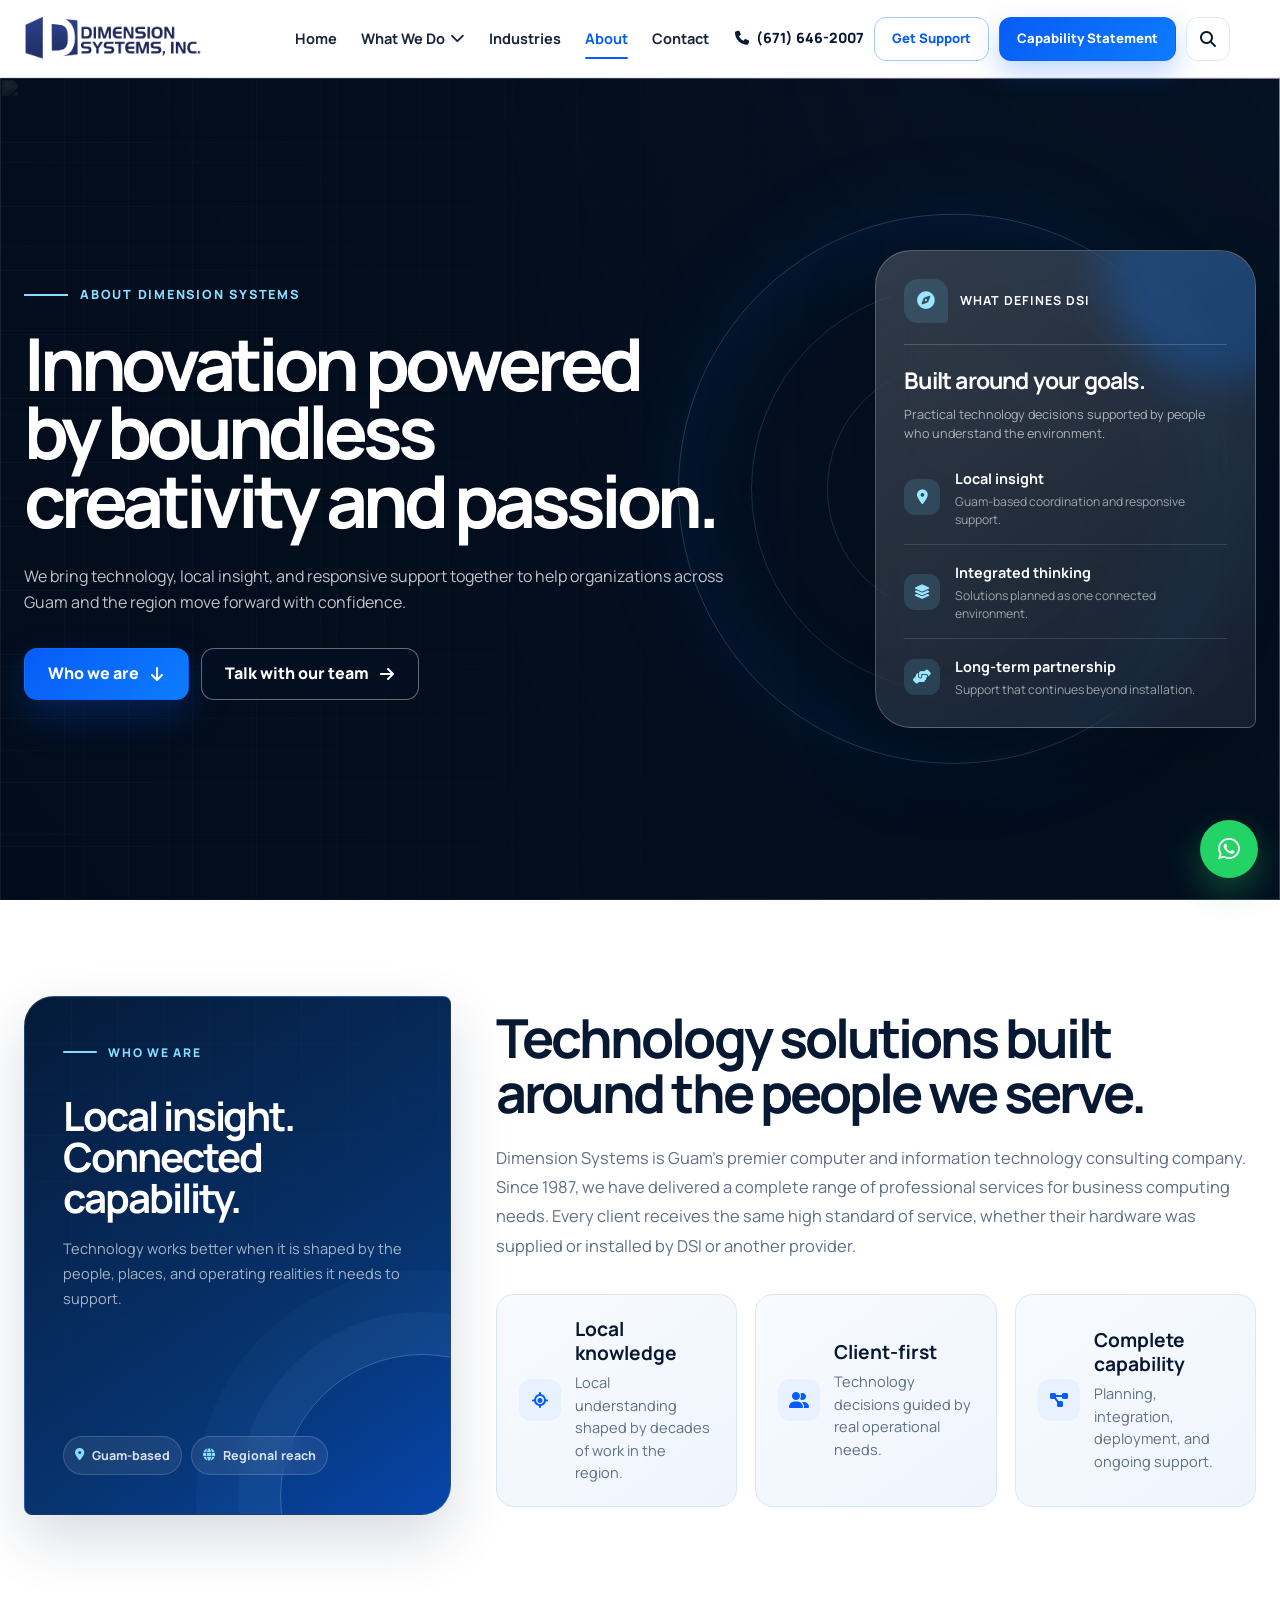
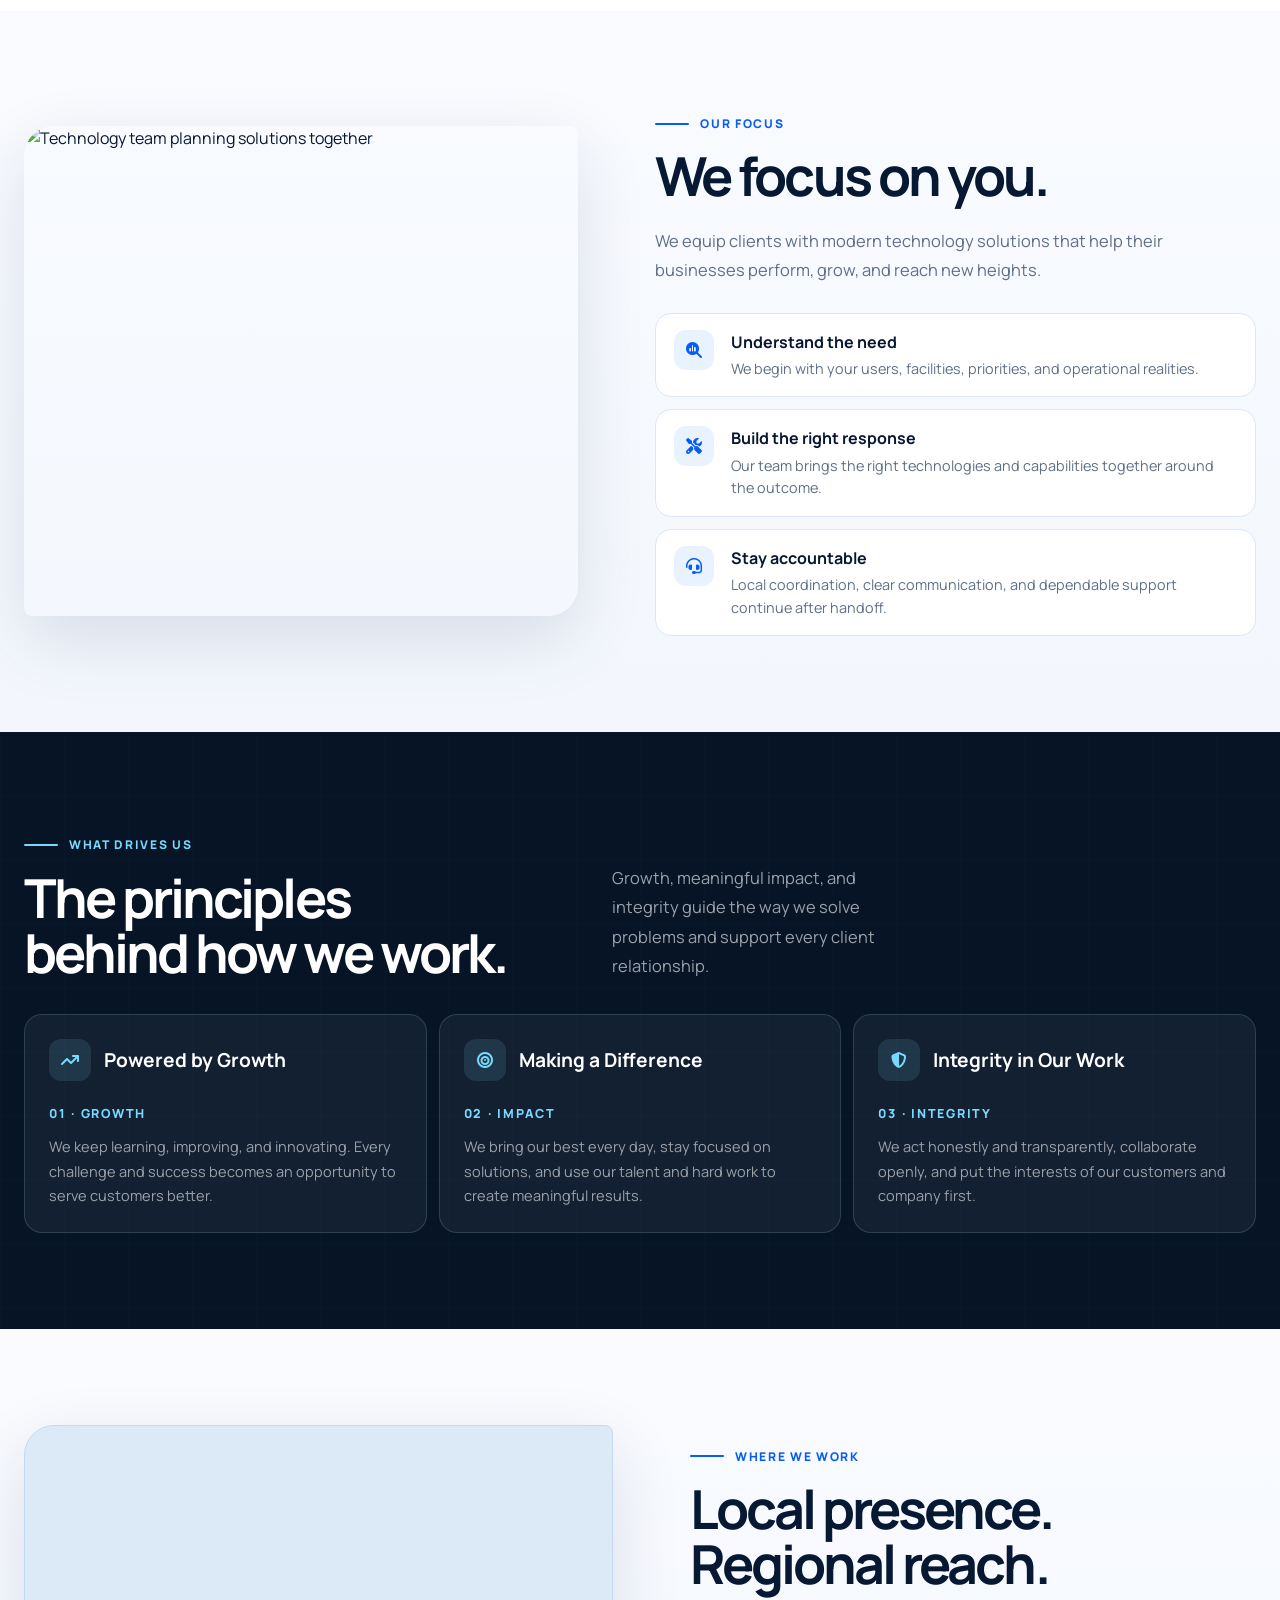
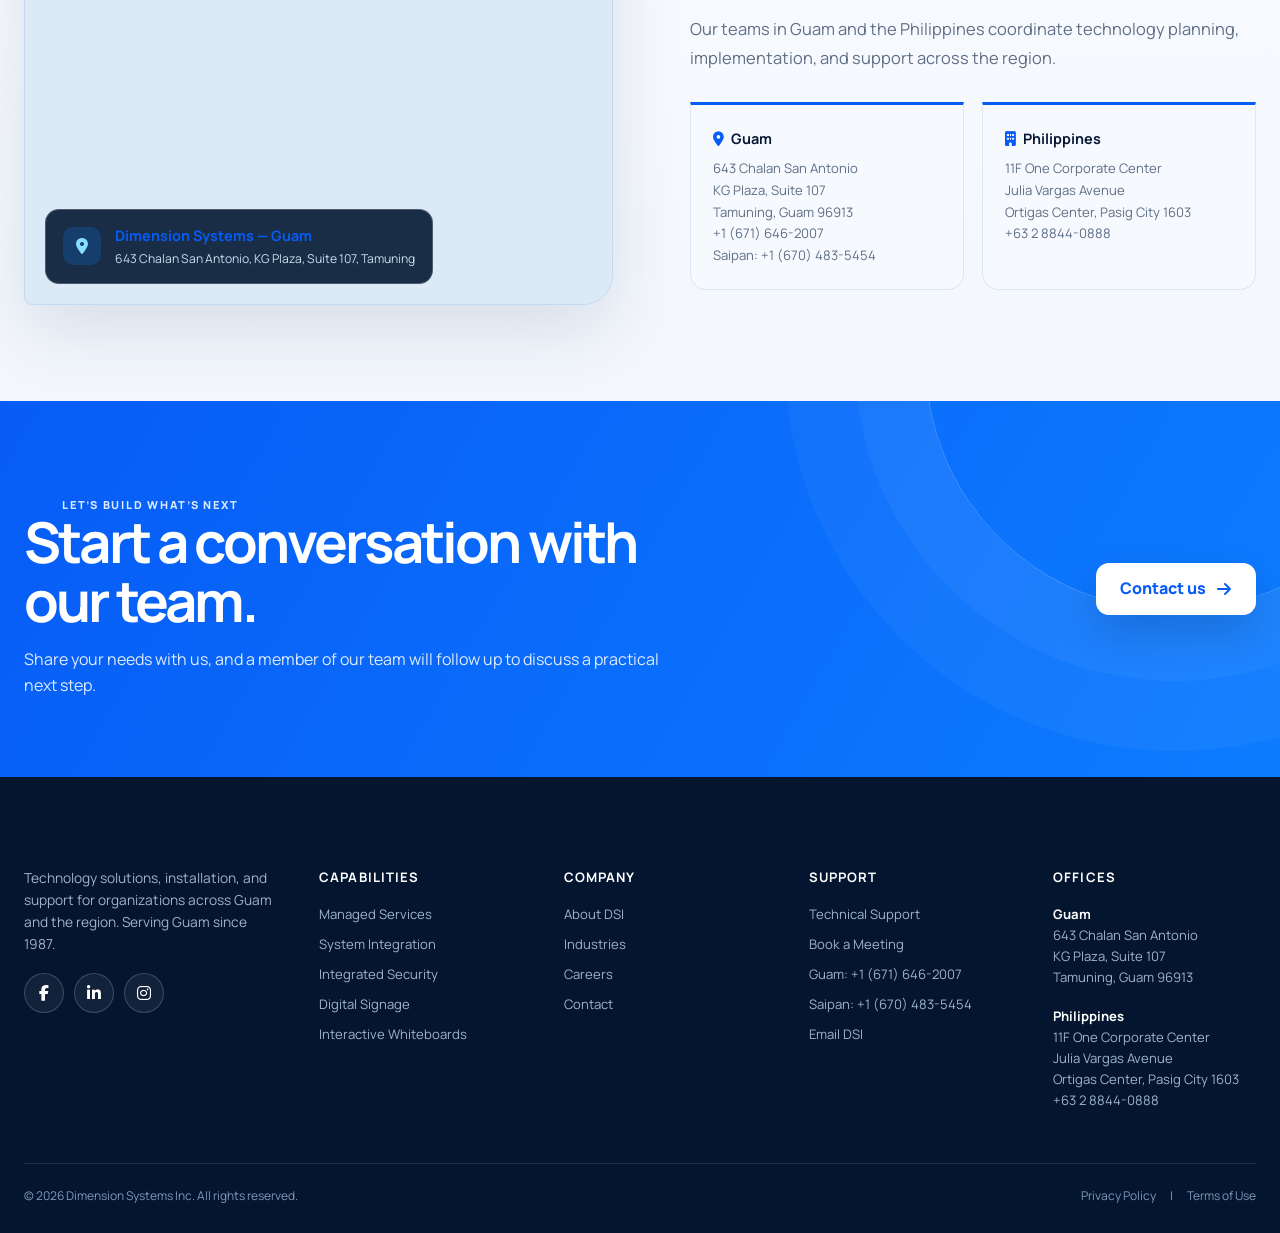
==== commit b674fe99: "added new pages" ====
--- a/about.html
+++ b/about.html
@@ -3,344 +3,1536 @@
   <head>
     <meta charset="utf-8" />
     <meta name="viewport" content="width=device-width, initial-scale=1" />
-    <meta name="description" content="Learn about Dimension Systems Inc., a Guam-based technology partner providing integration, security, communications, digital experiences, and managed support across the region." />
+    <meta
+      name="description"
+      content="Learn about Dimension Systems Inc., a Guam-based technology partner providing integration, security, communications, digital experiences, and managed support across the region."
+    />
     <title>About | Dimension Systems Inc.</title>
+    <link
+      rel="stylesheet"
+      href="https://cdnjs.cloudflare.com/ajax/libs/font-awesome/6.7.2/css/all.min.css"
+      referrerpolicy="no-referrer"
+    />
+    <link
+      rel="stylesheet"
+      href="https://cdnjs.cloudflare.com/ajax/libs/leaflet/1.9.4/leaflet.css"
+      referrerpolicy="no-referrer"
+    />
     <style>
-@import url("https://fonts.googleapis.com/css2?family=Manrope:wght@400;500;600;700;800&display=swap");
-
-:root {
-  --ink: #071833;
-  --navy: #06234c;
-  --navy-deep: #041934;
-  --blue: #075cf6;
-  --blue-bright: #0d7cff;
-  --sky: #eaf4ff;
-  --soft: #f6f9fe;
-  --line: #dce7f5;
-  --muted: #617087;
-  --white: #ffffff;
-  --max: 1320px;
-  --header: 78px;
-  --shadow: 0 24px 70px rgba(7, 35, 76, 0.12);
-}
-
-*, *::before, *::after { box-sizing: border-box; }
-html { scroll-behavior: smooth; }
-body {
-  margin: 0;
-  color: var(--ink);
-  background: var(--white);
-  font-family: "Manrope", system-ui, sans-serif;
-  line-height: 1.6;
-  -webkit-font-smoothing: antialiased;
-}
-button, input { font: inherit; }
-button { cursor: pointer; }
-img { display: block; max-width: 100%; }
-a { color: inherit; text-decoration: none; }
-section[id] { scroll-margin-top: calc(var(--header) + 24px); }
-svg { width: 18px; height: 18px; fill: none; stroke: currentColor; stroke-width: 1.8; stroke-linecap: round; stroke-linejoin: round; }
-.container { width: min(var(--max), calc(100% - 48px)); margin-inline: auto; }
-
-.skip-link { position: fixed; left: 18px; top: -80px; z-index: 9999; padding: 12px 16px; border-radius: 9px; background: var(--ink); color: white; }
-.skip-link:focus { top: 18px; }
-
-.site-header { position: sticky; top: 0; z-index: 100; height: var(--header); border-bottom: 1px solid rgba(7,24,51,.08); background: rgba(255,255,255,.92); backdrop-filter: blur(18px); }
-.header-inner { height: 100%; display: flex; align-items: center; gap: 32px; }
-.brand { display: inline-flex; align-items: center; gap: 10px; flex: 0 0 auto; }
-.brand-mark { position: relative; display: inline-flex; width: 36px; height: 38px; align-items: center; gap: 3px; transform: skew(-13deg); }
-.brand-mark i { display: block; width: 9px; border-radius: 1px; background: var(--blue); }
-.brand-mark i:nth-child(1) { height: 28px; }
-.brand-mark i:nth-child(2) { height: 36px; }
-.brand-mark i:nth-child(3) { height: 22px; }
-.brand-copy { display: flex; flex-direction: column; line-height: 1; letter-spacing: .03em; }
-.brand-copy strong { font-size: 16px; font-weight: 800; color: var(--navy); }
-.brand-copy small { margin-top: 5px; color: var(--blue); font-size: 8px; font-weight: 800; letter-spacing: .22em; }
-.desktop-nav { display: flex; align-items: center; gap: 30px; margin-left: auto; }
-.desktop-nav a { position: relative; color: #1a2a42; font-size: .9rem; font-weight: 700; white-space: nowrap; }
-.desktop-nav a:hover, .desktop-nav a.is-active { color: var(--blue); }
-.desktop-nav a.is-active::after { content: ""; position: absolute; left: 0; right: 0; bottom: -11px; height: 2px; border-radius: 999px; background: var(--blue); }
-.desktop-actions { display: flex; align-items: center; gap: 10px; }
-.phone-link { display: flex; align-items: center; gap: 7px; color: var(--navy); font-size: .82rem; font-weight: 800; }
-.phone-link svg { width: 16px; height: 16px; fill: currentColor; stroke: none; }
-.menu-toggle, .mobile-nav { display: none; }
-
-.button { display: inline-flex; min-height: 52px; align-items: center; justify-content: center; gap: 10px; padding: 0 23px; border: 1px solid transparent; border-radius: 13px; font-weight: 800; transition: transform .2s ease, box-shadow .2s ease, background .2s ease; }
-.button:hover { transform: translateY(-2px); }
-.button-small { min-height: 44px; padding-inline: 17px; border-radius: 11px; font-size: .82rem; }
-.button-primary { color: white; background: linear-gradient(135deg, var(--blue), var(--blue-bright)); box-shadow: 0 12px 28px rgba(7,92,246,.24); }
-.button-primary:hover { box-shadow: 0 18px 38px rgba(7,92,246,.32); }
-.button-outline { border-color: #aecbf6; color: var(--blue); background: white; }
-.button-white { color: var(--blue); background: white; box-shadow: 0 18px 40px rgba(0,0,0,.15); }
-
-.hero { position: relative; overflow: hidden; min-height: 690px; padding: 94px 0 102px; color: white; background: linear-gradient(135deg, #041a38 0%, #052a61 54%, #075cf6 125%); }
-.hero-grid { position: absolute; inset: 0; opacity: .09; background-image: linear-gradient(rgba(255,255,255,.22) 1px, transparent 1px), linear-gradient(90deg, rgba(255,255,255,.22) 1px, transparent 1px); background-size: 64px 64px; mask-image: linear-gradient(90deg, black, transparent 78%); }
-.hero-orb { position: absolute; border-radius: 50%; filter: blur(2px); pointer-events: none; }
-.hero-orb-one { width: 540px; height: 540px; right: -120px; top: -240px; background: rgba(13,124,255,.19); }
-.hero-orb-two { width: 380px; height: 380px; left: 42%; bottom: -280px; background: rgba(0,180,255,.13); }
-.hero-inner { position: relative; display: grid; grid-template-columns: .9fr 1.1fr; align-items: center; gap: 84px; }
-.eyebrow, .section-kicker { display: inline-flex; align-items: center; gap: 10px; margin: 0 0 16px; color: var(--blue); font-size: 11px; font-weight: 800; letter-spacing: .16em; text-transform: uppercase; }
-.eyebrow span, .section-kicker::before { content: ""; display: block; width: 28px; height: 2px; border-radius: 99px; background: currentColor; }
-.eyebrow-light { color: #99c8ff; }
-.hero h1 { max-width: 690px; margin: 0; font-size: clamp(3.5rem, 5.4vw, 6rem); line-height: .99; letter-spacing: -.06em; }
-.hero h1 em { display: block; color: #6eb6ff; font-style: normal; }
-.hero-lead { max-width: 650px; margin: 26px 0 0; color: #d1e4fb; font-size: 1.04rem; line-height: 1.8; }
-.hero-actions { display: flex; align-items: center; gap: 26px; margin-top: 36px; }
-.text-link { display: inline-flex; align-items: center; gap: 9px; color: white; font-size: .91rem; font-weight: 800; }
-.text-link:hover svg { transform: translateX(3px); }
-.hero-visual { position: relative; min-height: 500px; }
-.hero-image { position: absolute; inset: 10px 0 20px 25px; overflow: hidden; border: 1px solid rgba(255,255,255,.22); border-radius: 26px 5px 26px 5px; box-shadow: 0 30px 80px rgba(0,0,0,.3); }
-.hero-image img { width: 100%; height: 100%; object-fit: cover; }
-.image-overlay { position: absolute; inset: 0; background: linear-gradient(145deg, rgba(5,31,69,.05), rgba(5,31,69,.62)); }
-.hero-card { position: absolute; z-index: 2; display: flex; background: rgba(255,255,255,.96); color: var(--ink); box-shadow: var(--shadow); backdrop-filter: blur(16px); }
-.hero-card-top { right: -25px; top: 46px; align-items: center; gap: 12px; padding: 16px 18px; border-radius: 14px; }
-.hero-card-top div { display: flex; flex-direction: column; }
-.hero-card-top strong { font-size: .84rem; }
-.hero-card-top small { color: var(--muted); font-size: .67rem; }
-.pulse { width: 10px; height: 10px; border-radius: 50%; background: #2cd775; box-shadow: 0 0 0 7px rgba(44,215,117,.13); }
-
-.intro-section { padding: 92px 0; border-bottom: 1px solid var(--line); }
-.intro-grid { display: grid; grid-template-columns: .42fr 1fr; gap: 80px; align-items: start; }
-.intro-grid > .section-kicker { margin-top: 13px; }
-.section-title { margin: 0; max-width: 790px; font-size: clamp(2.25rem, 4vw, 4.2rem); line-height: 1.05; letter-spacing: -.05em; }
-.section-title span { color: var(--blue); }
-.section-copy { max-width: 670px; margin: 21px 0 0; color: var(--muted); font-size: 1rem; line-height: 1.8; }
-
-.industries-section { padding: 110px 0 120px; background: linear-gradient(180deg, #f9fbff, #f3f7fd); }
-.section-heading { display: grid; grid-template-columns: 1.4fr .8fr; align-items: end; gap: 80px; margin-bottom: 52px; }
-.section-heading > .section-copy { margin-bottom: 5px; }
-.industry-grid { display: grid; grid-template-columns: repeat(3, 1fr); gap: 18px; }
-.industry-card { position: relative; min-height: 285px; overflow: hidden; padding: 0; border: 0; border-radius: 21px; color: white; text-align: left; background: var(--navy); box-shadow: 0 10px 26px rgba(7,35,76,.1); transition: transform .25s ease, box-shadow .25s ease; }
-.industry-card:hover, .industry-card.is-selected { transform: translateY(-5px); box-shadow: 0 22px 46px rgba(7,35,76,.18); }
-.industry-card.is-selected { outline: 3px solid var(--blue); outline-offset: 3px; }
-.industry-card img { width: 100%; height: 100%; object-fit: cover; transition: transform .5s ease; }
-.industry-card:hover img { transform: scale(1.045); }
-.industry-shade { position: absolute; inset: 0; background: linear-gradient(180deg, rgba(4,25,52,.05) 25%, rgba(4,25,52,.9) 100%); }
-.industry-number { position: absolute; top: 20px; left: 20px; color: rgba(255,255,255,.72); font-size: .69rem; font-weight: 800; letter-spacing: .12em; }
-.industry-label { position: absolute; left: 24px; right: 55px; bottom: 22px; display: flex; flex-direction: column; }
-.industry-label small { color: #8fc8ff; font-size: .63rem; font-weight: 800; letter-spacing: .13em; text-transform: uppercase; }
-.industry-label strong { margin-top: 2px; font-size: 1.12rem; }
-.industry-arrow { position: absolute; right: 21px; bottom: 23px; display: grid; width: 32px; height: 32px; place-items: center; border-radius: 50%; background: rgba(255,255,255,.15); }
-.industry-arrow svg { width: 16px; height: 16px; }
-
-.industry-detail { display: grid; grid-template-columns: 1.1fr .9fr; overflow: hidden; margin-top: 70px; border: 1px solid var(--line); border-radius: 28px; background: white; box-shadow: var(--shadow); }
-.detail-copy { padding: 58px 60px 56px; }
-.detail-copy h3 { margin: 0; font-size: clamp(2rem, 3.2vw, 3.35rem); line-height: 1.05; letter-spacing: -.045em; }
-.detail-copy > p:not(.section-kicker) { max-width: 650px; margin: 20px 0 0; color: var(--muted); line-height: 1.8; }
-.detail-columns { display: grid; grid-template-columns: 1fr 1fr; gap: 38px; margin: 34px 0 37px; }
-.detail-columns h4 { margin: 0 0 13px; font-size: .75rem; letter-spacing: .1em; text-transform: uppercase; }
-.detail-columns ul { display: grid; gap: 9px; margin: 0; padding: 0; list-style: none; }
-.detail-columns li { position: relative; padding-left: 19px; color: var(--muted); font-size: .86rem; }
-.detail-columns li::before { content: ""; position: absolute; left: 0; top: .62em; width: 7px; height: 7px; border-radius: 50%; background: var(--blue); box-shadow: 0 0 0 4px var(--sky); }
-.detail-visual { position: relative; min-height: 520px; }
-.detail-visual img { width: 100%; height: 100%; object-fit: cover; }
-.detail-visual::after { content: ""; position: absolute; inset: 0; background: linear-gradient(180deg, transparent 50%, rgba(4,25,52,.65)); }
-.detail-stat { position: absolute; z-index: 1; left: 30px; right: 30px; bottom: 28px; padding: 22px 25px; border: 1px solid rgba(255,255,255,.25); border-radius: 16px; color: white; background: rgba(4,25,52,.62); backdrop-filter: blur(14px); }
-.detail-stat strong { display: block; color: #72bcff; font-size: 1.55rem; }
-.detail-stat span { font-size: .79rem; }
-
-.local-section { padding: 120px 0; }
-.local-grid { display: grid; grid-template-columns: .9fr 1.1fr; align-items: center; gap: 100px; }
-.local-visual { position: relative; min-height: 500px; overflow: hidden; border-radius: 30px; background: radial-gradient(circle at 34% 36%, #e4f2ff 0 7%, transparent 7.5%), linear-gradient(145deg, #f3f8ff, #e4f1ff); box-shadow: inset 0 0 0 1px var(--line); }
-.local-visual::before { content: ""; position: absolute; inset: 0; opacity: .45; background-image: radial-gradient(#78aef0 1px, transparent 1px); background-size: 24px 24px; }
-.island-shape { position: absolute; left: 38%; top: 24%; width: 170px; height: 250px; border: 2px solid rgba(7,92,246,.32); border-radius: 70% 38% 62% 45% / 34% 62% 38% 66%; transform: rotate(24deg); background: rgba(255,255,255,.52); box-shadow: 0 30px 50px rgba(7,92,246,.1); }
-.location-dot { position: absolute; z-index: 2; display: inline-flex; align-items: center; gap: 8px; padding: 8px 12px; border: 1px solid #cfe2fb; border-radius: 999px; color: var(--navy); background: rgba(255,255,255,.9); box-shadow: 0 8px 20px rgba(7,35,76,.09); font-size: .7rem; font-weight: 800; }
-.location-dot i { width: 7px; height: 7px; border-radius: 50%; background: var(--blue); box-shadow: 0 0 0 5px rgba(7,92,246,.12); }
-.location-guam { left: 31%; top: 44%; }
-.location-saipan { right: 19%; top: 18%; }
-.location-ph { left: 15%; bottom: 18%; }
-.local-stat { position: absolute; right: 25px; bottom: 23px; display: flex; width: 170px; flex-direction: column; padding: 20px; border-radius: 16px; color: white; background: var(--navy); box-shadow: var(--shadow); }
-.local-stat strong { color: #65b1ff; font-size: 2rem; line-height: 1; }
-.local-stat span { margin-top: 6px; font-size: .68rem; }
-.local-copy .section-copy { max-width: 600px; }
-.local-points { display: grid; grid-template-columns: 1fr 1fr; gap: 24px; margin-top: 34px; }
-.local-points div { padding-top: 19px; border-top: 2px solid var(--line); }
-.local-points strong, .local-points span { display: block; }
-.local-points strong { font-size: .88rem; }
-.local-points span { margin-top: 5px; color: var(--muted); font-size: .77rem; }
-
-.cta-section { position: relative; overflow: hidden; padding: 82px 0; color: white; background: linear-gradient(120deg, #075cf6, #0d7cff); }
-.cta-section::after { content: ""; position: absolute; width: 500px; height: 500px; right: -150px; top: -300px; border: 1px solid rgba(255,255,255,.22); border-radius: 50%; box-shadow: 0 0 0 70px rgba(255,255,255,.04), 0 0 0 140px rgba(255,255,255,.035); }
-.cta-inner { position: relative; z-index: 1; display: grid; grid-template-columns: 1.2fr .8fr; align-items: center; gap: 80px; }
-.cta-inner h2 { max-width: 720px; margin: 0; font-size: clamp(2.2rem, 4vw, 4.2rem); line-height: 1.05; letter-spacing: -.05em; }
-.cta-inner p:not(.eyebrow) { max-width: 590px; margin: 18px 0 0; color: #ddebff; }
-.cta-actions { display: flex; align-items: center; flex-direction: column; gap: 16px; }
-.cta-phone { color: white; font-size: .85rem; font-weight: 700; text-decoration: underline; text-underline-offset: 4px; }
-
-.site-footer { padding: 75px 0 25px; color: #a8bad1; background: #04142b; }
-.footer-top { display: grid; grid-template-columns: 1.55fr 1fr 1fr 1.15fr; gap: 60px; padding-bottom: 56px; }
-.brand-inverse .brand-copy strong { color: white; }
-.footer-brand p { max-width: 340px; margin: 25px 0 0; font-size: .82rem; }
-.footer-column { display: flex; flex-direction: column; gap: 11px; }
-.footer-column h3 { margin: 0 0 9px; color: white; font-size: .78rem; letter-spacing: .1em; text-transform: uppercase; }
-.footer-column a { font-size: .78rem; transition: color .2s; }
-.footer-column a:hover { color: white; }
-.footer-bottom { display: flex; justify-content: space-between; gap: 30px; padding-top: 23px; border-top: 1px solid rgba(255,255,255,.12); font-size: .7rem; }
-.footer-bottom span:last-child { display: flex; align-items: center; gap: 12px; }
-.footer-bottom i { width: 3px; height: 3px; border-radius: 50%; background: #60738c; }
-
-@media (max-width: 1180px) {
-  .phone-link { display: none; }
-  .desktop-nav { gap: 22px; }
-  .hero-inner { gap: 45px; }
-  .hero h1 { font-size: clamp(3.2rem, 5.4vw, 5rem); }
-}
-
-@media (max-width: 980px) {
-  :root { --header: 72px; }
-  .desktop-nav, .desktop-actions { display: none; }
-  .menu-toggle { display: grid; width: 44px; height: 44px; place-content: center; gap: 6px; margin-left: auto; border: 1px solid var(--line); border-radius: 11px; background: white; }
-  .menu-toggle span { width: 20px; height: 2px; border-radius: 9px; background: var(--navy); }
-  .mobile-nav { position: absolute; top: 72px; left: 0; right: 0; display: none; padding: 18px 24px 26px; border-bottom: 1px solid var(--line); background: white; box-shadow: 0 20px 40px rgba(7,35,76,.12); }
-  .mobile-nav.is-open { display: grid; }
-  .mobile-nav > a { padding: 12px 3px; border-bottom: 1px solid #edf2f8; font-weight: 700; }
-  .mobile-actions { display: grid; grid-template-columns: 1fr 1fr; gap: 10px; margin-top: 18px; }
-  .hero { padding: 76px 0 90px; }
-  .hero-inner { grid-template-columns: 1fr; }
-  .hero-copy { max-width: 740px; }
-  .hero-visual { min-height: 450px; }
-  .hero-image { left: 0; }
-  .hero-card-top { right: 18px; }
-  .section-heading { grid-template-columns: 1fr; gap: 18px; }
-  .industry-grid { grid-template-columns: repeat(2, 1fr); }
-  .industry-detail { grid-template-columns: 1fr; }
-  .detail-visual { min-height: 430px; }
-  .local-grid { grid-template-columns: 1fr; gap: 60px; }
-  .local-visual { min-height: 460px; }
-  .cta-inner { grid-template-columns: 1fr; gap: 40px; }
-  .cta-actions { align-items: flex-start; }
-  .footer-top { grid-template-columns: 1.5fr 1fr 1fr; }
-  .footer-brand { grid-column: 1 / -1; }
-}
-
-@media (max-width: 680px) {
-  .container { width: min(100% - 30px, var(--max)); }
-  .brand-copy strong { font-size: 14px; }
-  .hero { min-height: auto; padding: 58px 0 74px; }
-  .hero h1 { font-size: clamp(2.7rem, 13vw, 4rem); }
-  .hero-lead { font-size: .94rem; }
-  .hero-actions { align-items: stretch; flex-direction: column; gap: 18px; }
-  .text-link { justify-content: center; }
-  .hero-visual { min-height: 355px; }
-  .hero-image { inset: 0 0 18px; border-radius: 20px 4px 20px 4px; }
-  .hero-card-top { top: 18px; right: 12px; }
-  .intro-section { padding: 70px 0; }
-  .intro-grid { grid-template-columns: 1fr; gap: 8px; }
-  .intro-grid > .section-kicker { margin-top: 0; }
-  .section-title { font-size: clamp(2.15rem, 11vw, 3.2rem); }
-  .industries-section { padding: 80px 0; }
-  .industry-grid { grid-template-columns: 1fr; }
-  .industry-card { min-height: 250px; }
-  .industry-detail { margin-top: 48px; border-radius: 21px; }
-  .detail-copy { padding: 38px 25px; }
-  .detail-columns { grid-template-columns: 1fr; gap: 25px; }
-  .detail-visual { min-height: 340px; }
-  .local-section { padding: 80px 0; }
-  .local-grid { gap: 48px; }
-  .local-visual { min-height: 390px; }
-  .island-shape { left: 34%; top: 20%; width: 135px; height: 210px; }
-  .location-saipan { right: 8%; }
-  .location-ph { left: 8%; }
-  .local-points { grid-template-columns: 1fr; }
-  .cta-section { padding: 70px 0; }
-  .footer-top { grid-template-columns: 1fr 1fr; gap: 40px 28px; }
-  .footer-brand { grid-column: 1 / -1; }
-  .footer-bottom { flex-direction: column; }
-  .mobile-actions { grid-template-columns: 1fr; }
-}
-
-@media (prefers-reduced-motion: reduce) {
-  html { scroll-behavior: auto; }
-  *, *::before, *::after { transition-duration: .01ms !important; animation-duration: .01ms !important; }
-}
-
-
-/* Shared homepage navigation */
-.site-header { z-index: 1000; }
-.site-header .header-inner { position: relative; gap: 26px; }
-.site-header .brand { height: 100%; min-width: 0; padding: 0; line-height: 0; }
-.site-header .brand-logo { display: block; width: clamp(178px, 12vw, 224px); max-width: none; height: auto; max-height: calc(var(--header) - 24px); object-fit: contain; object-position: left center; }
-.desktop-nav { display: block; margin-left: auto; }
-.desktop-nav > ul { display: flex; align-items: center; gap: 24px; margin: 0; padding: 0; list-style: none; }
-.desktop-nav a, .nav-dropdown > button { border: 0; background: transparent; color: #17253a; font-size: .91rem; font-weight: 700; white-space: nowrap; }
-.desktop-nav a:hover, .nav-dropdown > button:hover, .desktop-nav a.is-active { color: var(--blue); }
-.nav-dropdown { position: relative; }
-.nav-dropdown > button { display: flex; align-items: center; gap: 5px; padding: 12px 0; }
-.nav-dropdown > button svg { width: 14px; height: 14px; }
-.nav-dropdown-menu { position: absolute; top: calc(100% + 12px); left: -24px; width: 300px; padding: 12px; border: 1px solid var(--line); border-radius: 20px; background: #fff; box-shadow: var(--shadow); opacity: 0; visibility: hidden; transform: translateY(-8px); transition: .2s ease; }
-.nav-dropdown:hover .nav-dropdown-menu, .nav-dropdown:focus-within .nav-dropdown-menu { opacity: 1; visibility: visible; transform: translateY(0); }
-.nav-dropdown-menu a { display: flex; padding: 11px 12px; border-radius: 12px; font-size: .86rem; }
-.nav-dropdown-menu a:hover { background: var(--sky); }
-.header-actions, .desktop-actions { display: flex; align-items: center; gap: 10px; }
-.header-phone { display: inline-flex; align-items: center; gap: 7px; font-size: .88rem; font-weight: 800; white-space: nowrap; }
-.header-phone svg { width: 17px; height: 17px; color: var(--blue); fill: currentColor; stroke: none; }
-.btn { display: inline-flex; min-height: 44px; align-items: center; justify-content: center; padding: 0 17px; border: 1px solid transparent; border-radius: 12px; font-size: .82rem; font-weight: 800; }
-.btn--outline { border-color: #a8c8f9; color: var(--blue); background: rgba(255,255,255,.86); }
-.btn--primary { color: #fff; background: linear-gradient(135deg, var(--blue), var(--blue-bright)); box-shadow: 0 12px 28px rgba(7,92,246,.25); }
-.nav-search { position: relative; }
-.nav-search-toggle, .nav-toggle { display: inline-flex; width: 44px; height: 44px; align-items: center; justify-content: center; border: 1px solid var(--line); border-radius: 12px; background: #fff; color: var(--ink); }
-.nav-search-toggle:hover, .nav-search.is-open .nav-search-toggle { border-color: rgba(13,124,255,.35); color: var(--blue); box-shadow: 0 8px 20px rgba(7,24,51,.08); }
-.nav-search-toggle svg { width: 20px; height: 20px; }
-.nav-search-form { position: absolute; top: calc(100% + 12px); right: 0; display: flex; width: min(380px, calc(100vw - 32px)); gap: 8px; padding: 10px; border: 1px solid var(--line); border-radius: 16px; background: #fff; box-shadow: var(--shadow); opacity: 0; visibility: hidden; transform: translateY(-8px); transition: .2s ease; }
-.nav-search.is-open .nav-search-form { opacity: 1; visibility: visible; transform: translateY(0); }
-.nav-search-form input, .mobile-search-form input { min-width: 0; flex: 1; height: 44px; padding: 0 14px; border: 1px solid var(--line); border-radius: 11px; color: var(--ink); background: #f8fbff; }
-.nav-search-submit { display: inline-flex; min-width: 44px; height: 44px; align-items: center; justify-content: center; gap: 7px; padding: 0 14px; border: 0; border-radius: 11px; color: var(--ink); background: #ff9e01; font-weight: 800; }
-.nav-search-submit svg { width: 18px; height: 18px; }
-.nav-toggle { display: none; }
-.mobile-nav { position: fixed; inset: var(--header) 0 auto 0; z-index: 999; max-height: calc(100vh - var(--header)); overflow: auto; padding: 18px 24px 28px; border-bottom: 1px solid var(--line); background: #fff; box-shadow: var(--shadow); }
-.mobile-nav a { display: block; padding: 13px 0; border-bottom: 1px solid #eef3fa; font-weight: 700; }
-.mobile-nav .mobile-sub { display: grid; grid-template-columns: 1fr 1fr; gap: 0 18px; padding-left: 14px; }
-.mobile-nav .mobile-sub a { color: var(--muted); font-size: .88rem; }
-.mobile-nav-actions { display: grid; grid-template-columns: repeat(3, minmax(0,1fr)); gap: 10px; margin-top: 18px; }
-.mobile-nav-actions .btn { padding: 0 10px; border-bottom: 1px solid transparent; }
-.mobile-search-form { display: flex; gap: 8px; margin-top: 18px; padding-top: 18px; border-top: 1px solid #eef3fa; }
-
-/* Real Guam map */
-.map-visual { isolation: isolate; background: #dceaf8; }
-.guam-map { position: absolute; inset: 0; width: 100%; height: 100%; border: 0; filter: saturate(.86) contrast(1.02); }
-.map-badge { position: absolute; z-index: 2; left: 22px; bottom: 22px; display: flex; max-width: calc(100% - 44px); flex-direction: column; padding: 15px 18px; border: 1px solid rgba(255,255,255,.55); border-radius: 14px; color: white; background: rgba(4,25,52,.88); box-shadow: 0 16px 34px rgba(7,35,76,.24); backdrop-filter: blur(10px); pointer-events: none; }
-.map-badge strong { font-size: .84rem; }
-.map-badge span { color: #d7e7f8; font-size: .7rem; }
-.map-link { position: absolute; z-index: 3; top: 18px; right: 18px; padding: 9px 12px; border-radius: 10px; color: var(--blue); background: white; box-shadow: 0 10px 25px rgba(7,35,76,.16); font-size: .7rem; font-weight: 800; }
-
-@media (min-width: 1440px) { .site-header .brand-logo { width: 226px; max-height: calc(var(--header) - 28px); } }
-@media (max-width: 1180px) { .header-phone { display: none; } .desktop-nav > ul { gap: 18px; } .desktop-actions .btn { padding-inline: 13px; } }
-@media (max-width: 980px) {
-  .desktop-nav, .desktop-actions { display: none; }
-  .nav-toggle { display: inline-flex; }
-  .mobile-nav { display: none; }
-  .mobile-nav.is-open { display: block; }
-  .site-header .brand-logo { width: 176px; max-height: calc(var(--header) - 20px); }
-}
-@media (max-width: 680px) {
-  .site-header .brand-logo { width: 152px; max-height: calc(var(--header) - 18px); }
-  .mobile-nav .mobile-sub { grid-template-columns: 1fr; }
-  .mobile-nav-actions { grid-template-columns: 1fr; }
-  .mobile-search-form { align-items: stretch; flex-direction: column; }
-  .map-badge { left: 14px; right: 14px; bottom: 14px; max-width: none; }
-}
-
-
-/* Exact shared navigation styles copied from the homepage source */
-:root {
-  --dsi-ink: #071833;
-  --dsi-navy: #06234c;
-  --dsi-blue: #075cf6;
-  --dsi-blue-2: #0d7cff;
-  --dsi-sky: #eaf4ff;
-  --dsi-soft: #f6f9fe;
-  --dsi-line: #dce7f5;
-  --dsi-muted: #5f6f86;
-  --dsi-white: #ffffff;
-  --dsi-gold: #f4b62d;
-  --dsi-accent: #ff9e01;
-  --dsi-shadow: 0 24px 70px rgba(7, 35, 76, 0.12);
-  --dsi-shadow-soft: 0 14px 40px rgba(7, 35, 76, 0.09);
-  --dsi-radius: 28px;
-  --dsi-max: 1380px;
-  --dsi-header: 78px;
-}
-.site-header .container { width: min(var(--dsi-max), calc(100% - 48px)); }
+      @import url("https://fonts.googleapis.com/css2?family=Manrope:wght@400;500;600;700;800&display=swap");
+
+      :root {
+        --ink: #071833;
+        --navy: #06234c;
+        --navy-deep: #041934;
+        --blue: #075cf6;
+        --blue-bright: #0d7cff;
+        --sky: #eaf4ff;
+        --soft: #f6f9fe;
+        --line: #dce7f5;
+        --muted: #617087;
+        --white: #ffffff;
+        --max: 1320px;
+        --header: 78px;
+        --shadow: 0 24px 70px rgba(7, 35, 76, 0.12);
+      }
+
+      *,
+      *::before,
+      *::after {
+        box-sizing: border-box;
+      }
+      html {
+        scroll-behavior: smooth;
+      }
+      body {
+        margin: 0;
+        color: var(--ink);
+        background: var(--white);
+        font-family: "Manrope", system-ui, sans-serif;
+        line-height: 1.6;
+        -webkit-font-smoothing: antialiased;
+      }
+      button,
+      input {
+        font: inherit;
+      }
+      button {
+        cursor: pointer;
+      }
+      img {
+        display: block;
+        max-width: 100%;
+      }
+      a {
+        color: inherit;
+        text-decoration: none;
+      }
+      section[id] {
+        scroll-margin-top: calc(var(--header) + 24px);
+      }
+      svg {
+        width: 18px;
+        height: 18px;
+        fill: none;
+        stroke: currentColor;
+        stroke-width: 1.8;
+        stroke-linecap: round;
+        stroke-linejoin: round;
+      }
+      .container {
+        width: min(var(--max), calc(100% - 48px));
+        margin-inline: auto;
+      }
+
+      .skip-link {
+        position: fixed;
+        left: 18px;
+        top: -80px;
+        z-index: 9999;
+        padding: 12px 16px;
+        border-radius: 9px;
+        background: var(--ink);
+        color: white;
+      }
+      .skip-link:focus {
+        top: 18px;
+      }
+
+      .site-header {
+        position: sticky;
+        top: 0;
+        z-index: 100;
+        height: var(--header);
+        border-bottom: 1px solid rgba(7, 24, 51, 0.08);
+        background: rgba(255, 255, 255, 0.92);
+        backdrop-filter: blur(18px);
+      }
+      .header-inner {
+        height: 100%;
+        display: flex;
+        align-items: center;
+        gap: 32px;
+      }
+      .brand {
+        display: inline-flex;
+        align-items: center;
+        gap: 10px;
+        flex: 0 0 auto;
+      }
+      .brand-mark {
+        position: relative;
+        display: inline-flex;
+        width: 36px;
+        height: 38px;
+        align-items: center;
+        gap: 3px;
+        transform: skew(-13deg);
+      }
+      .brand-mark i {
+        display: block;
+        width: 9px;
+        border-radius: 1px;
+        background: var(--blue);
+      }
+      .brand-mark i:nth-child(1) {
+        height: 28px;
+      }
+      .brand-mark i:nth-child(2) {
+        height: 36px;
+      }
+      .brand-mark i:nth-child(3) {
+        height: 22px;
+      }
+      .brand-copy {
+        display: flex;
+        flex-direction: column;
+        line-height: 1;
+        letter-spacing: 0.03em;
+      }
+      .brand-copy strong {
+        font-size: 16px;
+        font-weight: 800;
+        color: var(--navy);
+      }
+      .brand-copy small {
+        margin-top: 5px;
+        color: var(--blue);
+        font-size: 8px;
+        font-weight: 800;
+        letter-spacing: 0.22em;
+      }
+      .desktop-nav {
+        display: flex;
+        align-items: center;
+        gap: 30px;
+        margin-left: auto;
+      }
+      .desktop-nav a {
+        position: relative;
+        color: #1a2a42;
+        font-size: 0.9rem;
+        font-weight: 700;
+        white-space: nowrap;
+      }
+      .desktop-nav a:hover,
+      .desktop-nav a.is-active {
+        color: var(--blue);
+      }
+      .desktop-nav a.is-active::after {
+        content: "";
+        position: absolute;
+        left: 0;
+        right: 0;
+        bottom: -11px;
+        height: 2px;
+        border-radius: 999px;
+        background: var(--blue);
+      }
+      .desktop-actions {
+        display: flex;
+        align-items: center;
+        gap: 10px;
+      }
+      .phone-link {
+        display: flex;
+        align-items: center;
+        gap: 7px;
+        color: var(--navy);
+        font-size: 0.82rem;
+        font-weight: 800;
+      }
+      .phone-link svg {
+        width: 16px;
+        height: 16px;
+        fill: currentColor;
+        stroke: none;
+      }
+      .menu-toggle,
+      .mobile-nav {
+        display: none;
+      }
+
+      .button {
+        display: inline-flex;
+        min-height: 52px;
+        align-items: center;
+        justify-content: center;
+        gap: 10px;
+        padding: 0 23px;
+        border: 1px solid transparent;
+        border-radius: 13px;
+        font-weight: 800;
+        transition:
+          transform 0.2s ease,
+          box-shadow 0.2s ease,
+          background 0.2s ease;
+      }
+      .button:hover {
+        transform: translateY(-2px);
+      }
+      .button-small {
+        min-height: 44px;
+        padding-inline: 17px;
+        border-radius: 11px;
+        font-size: 0.82rem;
+      }
+      .button-primary {
+        color: white;
+        background: linear-gradient(135deg, var(--blue), var(--blue-bright));
+        box-shadow: 0 12px 28px rgba(7, 92, 246, 0.24);
+      }
+      .button-primary:hover {
+        box-shadow: 0 18px 38px rgba(7, 92, 246, 0.32);
+      }
+      .button-outline {
+        border-color: #aecbf6;
+        color: var(--blue);
+        background: white;
+      }
+      .button-white {
+        color: var(--blue);
+        background: white;
+        box-shadow: 0 18px 40px rgba(0, 0, 0, 0.15);
+      }
+
+      .hero {
+        position: relative;
+        overflow: hidden;
+        min-height: 690px;
+        padding: 94px 0 102px;
+        color: white;
+        background: linear-gradient(
+          135deg,
+          #041a38 0%,
+          #052a61 54%,
+          #075cf6 125%
+        );
+      }
+      .hero-grid {
+        position: absolute;
+        inset: 0;
+        opacity: 0.09;
+        background-image:
+          linear-gradient(rgba(255, 255, 255, 0.22) 1px, transparent 1px),
+          linear-gradient(90deg, rgba(255, 255, 255, 0.22) 1px, transparent 1px);
+        background-size: 64px 64px;
+        mask-image: linear-gradient(90deg, black, transparent 78%);
+      }
+      .hero-orb {
+        position: absolute;
+        border-radius: 50%;
+        filter: blur(2px);
+        pointer-events: none;
+      }
+      .hero-orb-one {
+        width: 540px;
+        height: 540px;
+        right: -120px;
+        top: -240px;
+        background: rgba(13, 124, 255, 0.19);
+      }
+      .hero-orb-two {
+        width: 380px;
+        height: 380px;
+        left: 42%;
+        bottom: -280px;
+        background: rgba(0, 180, 255, 0.13);
+      }
+      .hero-inner {
+        position: relative;
+        display: grid;
+        grid-template-columns: 0.9fr 1.1fr;
+        align-items: center;
+        gap: 84px;
+      }
+      .eyebrow,
+      .section-kicker {
+        display: inline-flex;
+        align-items: center;
+        gap: 10px;
+        margin: 0 0 16px;
+        color: var(--blue);
+        font-size: 11px;
+        font-weight: 800;
+        letter-spacing: 0.16em;
+        text-transform: uppercase;
+      }
+      .eyebrow span,
+      .section-kicker::before {
+        content: "";
+        display: block;
+        width: 28px;
+        height: 2px;
+        border-radius: 99px;
+        background: currentColor;
+      }
+      .eyebrow-light {
+        color: #99c8ff;
+      }
+      .hero h1 {
+        max-width: 690px;
+        margin: 0;
+        font-size: clamp(3.5rem, 5.4vw, 6rem);
+        line-height: 0.99;
+        letter-spacing: -0.06em;
+      }
+      .hero h1 em {
+        display: block;
+        color: #6eb6ff;
+        font-style: normal;
+      }
+      .hero-lead {
+        max-width: 650px;
+        margin: 26px 0 0;
+        color: #d1e4fb;
+        font-size: 1.04rem;
+        line-height: 1.8;
+      }
+      .hero-actions {
+        display: flex;
+        align-items: center;
+        gap: 26px;
+        margin-top: 36px;
+      }
+      .text-link {
+        display: inline-flex;
+        align-items: center;
+        gap: 9px;
+        color: white;
+        font-size: 0.91rem;
+        font-weight: 800;
+      }
+      .text-link:hover svg {
+        transform: translateX(3px);
+      }
+      .hero-visual {
+        position: relative;
+        min-height: 500px;
+      }
+      .hero-image {
+        position: absolute;
+        inset: 10px 0 20px 25px;
+        overflow: hidden;
+        border: 1px solid rgba(255, 255, 255, 0.22);
+        border-radius: 26px 5px 26px 5px;
+        box-shadow: 0 30px 80px rgba(0, 0, 0, 0.3);
+      }
+      .hero-image img {
+        width: 100%;
+        height: 100%;
+        object-fit: cover;
+      }
+      .image-overlay {
+        position: absolute;
+        inset: 0;
+        background: linear-gradient(
+          145deg,
+          rgba(5, 31, 69, 0.05),
+          rgba(5, 31, 69, 0.62)
+        );
+      }
+      .hero-card {
+        position: absolute;
+        z-index: 2;
+        display: flex;
+        background: rgba(255, 255, 255, 0.96);
+        color: var(--ink);
+        box-shadow: var(--shadow);
+        backdrop-filter: blur(16px);
+      }
+      .hero-card-top {
+        right: -25px;
+        top: 46px;
+        align-items: center;
+        gap: 12px;
+        padding: 16px 18px;
+        border-radius: 14px;
+      }
+      .hero-card-top div {
+        display: flex;
+        flex-direction: column;
+      }
+      .hero-card-top strong {
+        font-size: 0.84rem;
+      }
+      .hero-card-top small {
+        color: var(--muted);
+        font-size: 0.67rem;
+      }
+      .pulse {
+        width: 10px;
+        height: 10px;
+        border-radius: 50%;
+        background: #2cd775;
+        box-shadow: 0 0 0 7px rgba(44, 215, 117, 0.13);
+      }
+
+      .intro-section {
+        padding: 92px 0;
+        border-bottom: 1px solid var(--line);
+      }
+      .intro-grid {
+        display: grid;
+        grid-template-columns: 0.42fr 1fr;
+        gap: 80px;
+        align-items: start;
+      }
+      .intro-grid > .section-kicker {
+        margin-top: 13px;
+      }
+      .section-title {
+        margin: 0;
+        max-width: 790px;
+        font-size: clamp(2.25rem, 4vw, 4.2rem);
+        line-height: 1.05;
+        letter-spacing: -0.05em;
+      }
+      .section-title span {
+        color: var(--blue);
+      }
+      .section-copy {
+        max-width: 670px;
+        margin: 21px 0 0;
+        color: var(--muted);
+        font-size: 1rem;
+        line-height: 1.8;
+      }
+
+      .industries-section {
+        padding: 110px 0 120px;
+        background: linear-gradient(180deg, #f9fbff, #f3f7fd);
+      }
+      .section-heading {
+        display: grid;
+        grid-template-columns: 1.4fr 0.8fr;
+        align-items: end;
+        gap: 80px;
+        margin-bottom: 52px;
+      }
+      .section-heading > .section-copy {
+        margin-bottom: 5px;
+      }
+      .industry-grid {
+        display: grid;
+        grid-template-columns: repeat(3, 1fr);
+        gap: 18px;
+      }
+      .industry-card {
+        position: relative;
+        min-height: 285px;
+        overflow: hidden;
+        padding: 0;
+        border: 0;
+        border-radius: 21px;
+        color: white;
+        text-align: left;
+        background: var(--navy);
+        box-shadow: 0 10px 26px rgba(7, 35, 76, 0.1);
+        transition:
+          transform 0.25s ease,
+          box-shadow 0.25s ease;
+      }
+      .industry-card:hover,
+      .industry-card.is-selected {
+        transform: translateY(-5px);
+        box-shadow: 0 22px 46px rgba(7, 35, 76, 0.18);
+      }
+      .industry-card.is-selected {
+        outline: 3px solid var(--blue);
+        outline-offset: 3px;
+      }
+      .industry-card img {
+        width: 100%;
+        height: 100%;
+        object-fit: cover;
+        transition: transform 0.5s ease;
+      }
+      .industry-card:hover img {
+        transform: scale(1.045);
+      }
+      .industry-shade {
+        position: absolute;
+        inset: 0;
+        background: linear-gradient(
+          180deg,
+          rgba(4, 25, 52, 0.05) 25%,
+          rgba(4, 25, 52, 0.9) 100%
+        );
+      }
+      .industry-number {
+        position: absolute;
+        top: 20px;
+        left: 20px;
+        color: rgba(255, 255, 255, 0.72);
+        font-size: 0.69rem;
+        font-weight: 800;
+        letter-spacing: 0.12em;
+      }
+      .industry-label {
+        position: absolute;
+        left: 24px;
+        right: 55px;
+        bottom: 22px;
+        display: flex;
+        flex-direction: column;
+      }
+      .industry-label small {
+        color: #8fc8ff;
+        font-size: 0.63rem;
+        font-weight: 800;
+        letter-spacing: 0.13em;
+        text-transform: uppercase;
+      }
+      .industry-label strong {
+        margin-top: 2px;
+        font-size: 1.12rem;
+      }
+      .industry-arrow {
+        position: absolute;
+        right: 21px;
+        bottom: 23px;
+        display: grid;
+        width: 32px;
+        height: 32px;
+        place-items: center;
+        border-radius: 50%;
+        background: rgba(255, 255, 255, 0.15);
+      }
+      .industry-arrow svg {
+        width: 16px;
+        height: 16px;
+      }
+
+      .industry-detail {
+        display: grid;
+        grid-template-columns: 1.1fr 0.9fr;
+        overflow: hidden;
+        margin-top: 70px;
+        border: 1px solid var(--line);
+        border-radius: 28px;
+        background: white;
+        box-shadow: var(--shadow);
+      }
+      .detail-copy {
+        padding: 58px 60px 56px;
+      }
+      .detail-copy h3 {
+        margin: 0;
+        font-size: clamp(2rem, 3.2vw, 3.35rem);
+        line-height: 1.05;
+        letter-spacing: -0.045em;
+      }
+      .detail-copy > p:not(.section-kicker) {
+        max-width: 650px;
+        margin: 20px 0 0;
+        color: var(--muted);
+        line-height: 1.8;
+      }
+      .detail-columns {
+        display: grid;
+        grid-template-columns: 1fr 1fr;
+        gap: 38px;
+        margin: 34px 0 37px;
+      }
+      .detail-columns h4 {
+        margin: 0 0 13px;
+        font-size: 0.75rem;
+        letter-spacing: 0.1em;
+        text-transform: uppercase;
+      }
+      .detail-columns ul {
+        display: grid;
+        gap: 9px;
+        margin: 0;
+        padding: 0;
+        list-style: none;
+      }
+      .detail-columns li {
+        position: relative;
+        padding-left: 19px;
+        color: var(--muted);
+        font-size: 0.86rem;
+      }
+      .detail-columns li::before {
+        content: "";
+        position: absolute;
+        left: 0;
+        top: 0.62em;
+        width: 7px;
+        height: 7px;
+        border-radius: 50%;
+        background: var(--blue);
+        box-shadow: 0 0 0 4px var(--sky);
+      }
+      .detail-visual {
+        position: relative;
+        min-height: 520px;
+      }
+      .detail-visual img {
+        width: 100%;
+        height: 100%;
+        object-fit: cover;
+      }
+      .detail-visual::after {
+        content: "";
+        position: absolute;
+        inset: 0;
+        background: linear-gradient(
+          180deg,
+          transparent 50%,
+          rgba(4, 25, 52, 0.65)
+        );
+      }
+      .detail-stat {
+        position: absolute;
+        z-index: 1;
+        left: 30px;
+        right: 30px;
+        bottom: 28px;
+        padding: 22px 25px;
+        border: 1px solid rgba(255, 255, 255, 0.25);
+        border-radius: 16px;
+        color: white;
+        background: rgba(4, 25, 52, 0.62);
+        backdrop-filter: blur(14px);
+      }
+      .detail-stat strong {
+        display: block;
+        color: #72bcff;
+        font-size: 1.55rem;
+      }
+      .detail-stat span {
+        font-size: 0.79rem;
+      }
+
+      .local-section {
+        padding: 120px 0;
+      }
+      .local-grid {
+        display: grid;
+        grid-template-columns: 0.9fr 1.1fr;
+        align-items: center;
+        gap: 100px;
+      }
+      .local-visual {
+        position: relative;
+        min-height: 500px;
+        overflow: hidden;
+        border-radius: 30px;
+        background:
+          radial-gradient(circle at 34% 36%, #e4f2ff 0 7%, transparent 7.5%),
+          linear-gradient(145deg, #f3f8ff, #e4f1ff);
+        box-shadow: inset 0 0 0 1px var(--line);
+      }
+      .local-visual::before {
+        content: "";
+        position: absolute;
+        inset: 0;
+        opacity: 0.45;
+        background-image: radial-gradient(#78aef0 1px, transparent 1px);
+        background-size: 24px 24px;
+      }
+      .island-shape {
+        position: absolute;
+        left: 38%;
+        top: 24%;
+        width: 170px;
+        height: 250px;
+        border: 2px solid rgba(7, 92, 246, 0.32);
+        border-radius: 70% 38% 62% 45% / 34% 62% 38% 66%;
+        transform: rotate(24deg);
+        background: rgba(255, 255, 255, 0.52);
+        box-shadow: 0 30px 50px rgba(7, 92, 246, 0.1);
+      }
+      .location-dot {
+        position: absolute;
+        z-index: 2;
+        display: inline-flex;
+        align-items: center;
+        gap: 8px;
+        padding: 8px 12px;
+        border: 1px solid #cfe2fb;
+        border-radius: 999px;
+        color: var(--navy);
+        background: rgba(255, 255, 255, 0.9);
+        box-shadow: 0 8px 20px rgba(7, 35, 76, 0.09);
+        font-size: 0.7rem;
+        font-weight: 800;
+      }
+      .location-dot i {
+        width: 7px;
+        height: 7px;
+        border-radius: 50%;
+        background: var(--blue);
+        box-shadow: 0 0 0 5px rgba(7, 92, 246, 0.12);
+      }
+      .location-guam {
+        left: 31%;
+        top: 44%;
+      }
+      .location-saipan {
+        right: 19%;
+        top: 18%;
+      }
+      .location-ph {
+        left: 15%;
+        bottom: 18%;
+      }
+      .local-stat {
+        position: absolute;
+        right: 25px;
+        bottom: 23px;
+        display: flex;
+        width: 170px;
+        flex-direction: column;
+        padding: 20px;
+        border-radius: 16px;
+        color: white;
+        background: var(--navy);
+        box-shadow: var(--shadow);
+      }
+      .local-stat strong {
+        color: #65b1ff;
+        font-size: 2rem;
+        line-height: 1;
+      }
+      .local-stat span {
+        margin-top: 6px;
+        font-size: 0.68rem;
+      }
+      .local-copy .section-copy {
+        max-width: 600px;
+      }
+      .local-points {
+        display: grid;
+        grid-template-columns: 1fr 1fr;
+        gap: 24px;
+        margin-top: 34px;
+      }
+      .local-points div {
+        padding-top: 19px;
+        border-top: 2px solid var(--line);
+      }
+      .local-points strong,
+      .local-points span {
+        display: block;
+      }
+      .local-points strong {
+        font-size: 0.88rem;
+      }
+      .local-points span {
+        margin-top: 5px;
+        color: var(--muted);
+        font-size: 0.77rem;
+      }
+
+      .cta-section {
+        position: relative;
+        overflow: hidden;
+        padding: 82px 0;
+        color: white;
+        background: linear-gradient(120deg, #075cf6, #0d7cff);
+      }
+      .cta-section::after {
+        content: "";
+        position: absolute;
+        width: 500px;
+        height: 500px;
+        right: -150px;
+        top: -300px;
+        border: 1px solid rgba(255, 255, 255, 0.22);
+        border-radius: 50%;
+        box-shadow:
+          0 0 0 70px rgba(255, 255, 255, 0.04),
+          0 0 0 140px rgba(255, 255, 255, 0.035);
+      }
+      .cta-inner {
+        position: relative;
+        z-index: 1;
+        display: grid;
+        grid-template-columns: 1.2fr 0.8fr;
+        align-items: center;
+        gap: 80px;
+      }
+      .cta-inner h2 {
+        max-width: 720px;
+        margin: 0;
+        font-size: clamp(2.2rem, 4vw, 4.2rem);
+        line-height: 1.05;
+        letter-spacing: -0.05em;
+      }
+      .cta-inner p:not(.eyebrow) {
+        max-width: 590px;
+        margin: 18px 0 0;
+        color: #ddebff;
+      }
+      .cta-actions {
+        display: flex;
+        align-items: center;
+        flex-direction: column;
+        gap: 16px;
+      }
+      .cta-phone {
+        color: white;
+        font-size: 0.85rem;
+        font-weight: 700;
+        text-decoration: underline;
+        text-underline-offset: 4px;
+      }
+
+      .site-footer {
+        padding: 75px 0 25px;
+        color: #a8bad1;
+        background: #04142b;
+      }
+      .footer-top {
+        display: grid;
+        grid-template-columns: 1.55fr 1fr 1fr 1.15fr;
+        gap: 60px;
+        padding-bottom: 56px;
+      }
+      .brand-inverse .brand-copy strong {
+        color: white;
+      }
+      .footer-brand p {
+        max-width: 340px;
+        margin: 25px 0 0;
+        font-size: 0.82rem;
+      }
+      .footer-column {
+        display: flex;
+        flex-direction: column;
+        gap: 11px;
+      }
+      .footer-column h3 {
+        margin: 0 0 9px;
+        color: white;
+        font-size: 0.78rem;
+        letter-spacing: 0.1em;
+        text-transform: uppercase;
+      }
+      .footer-column a {
+        font-size: 0.78rem;
+        transition: color 0.2s;
+      }
+      .footer-column a:hover {
+        color: white;
+      }
+      .footer-bottom {
+        display: flex;
+        justify-content: space-between;
+        gap: 30px;
+        padding-top: 23px;
+        border-top: 1px solid rgba(255, 255, 255, 0.12);
+        font-size: 0.7rem;
+      }
+      .footer-bottom span:last-child {
+        display: flex;
+        align-items: center;
+        gap: 12px;
+      }
+      .footer-bottom i {
+        width: 3px;
+        height: 3px;
+        border-radius: 50%;
+        background: #60738c;
+      }
+
+      @media (max-width: 1180px) {
+        .phone-link {
+          display: none;
+        }
+        .desktop-nav {
+          gap: 22px;
+        }
+        .hero-inner {
+          gap: 45px;
+        }
+        .hero h1 {
+          font-size: clamp(3.2rem, 5.4vw, 5rem);
+        }
+      }
+
+      @media (max-width: 980px) {
+        :root {
+          --header: 72px;
+        }
+        .desktop-nav,
+        .desktop-actions {
+          display: none;
+        }
+        .menu-toggle {
+          display: grid;
+          width: 44px;
+          height: 44px;
+          place-content: center;
+          gap: 6px;
+          margin-left: auto;
+          border: 1px solid var(--line);
+          border-radius: 11px;
+          background: white;
+        }
+        .menu-toggle span {
+          width: 20px;
+          height: 2px;
+          border-radius: 9px;
+          background: var(--navy);
+        }
+        .mobile-nav {
+          position: absolute;
+          top: 72px;
+          left: 0;
+          right: 0;
+          display: none;
+          padding: 18px 24px 26px;
+          border-bottom: 1px solid var(--line);
+          background: white;
+          box-shadow: 0 20px 40px rgba(7, 35, 76, 0.12);
+        }
+        .mobile-nav.is-open {
+          display: grid;
+        }
+        .mobile-nav > a {
+          padding: 12px 3px;
+          border-bottom: 1px solid #edf2f8;
+          font-weight: 700;
+        }
+        .mobile-actions {
+          display: grid;
+          grid-template-columns: 1fr 1fr;
+          gap: 10px;
+          margin-top: 18px;
+        }
+        .hero {
+          padding: 76px 0 90px;
+        }
+        .hero-inner {
+          grid-template-columns: 1fr;
+        }
+        .hero-copy {
+          max-width: 740px;
+        }
+        .hero-visual {
+          min-height: 450px;
+        }
+        .hero-image {
+          left: 0;
+        }
+        .hero-card-top {
+          right: 18px;
+        }
+        .section-heading {
+          grid-template-columns: 1fr;
+          gap: 18px;
+        }
+        .industry-grid {
+          grid-template-columns: repeat(2, 1fr);
+        }
+        .industry-detail {
+          grid-template-columns: 1fr;
+        }
+        .detail-visual {
+          min-height: 430px;
+        }
+        .local-grid {
+          grid-template-columns: 1fr;
+          gap: 60px;
+        }
+        .local-visual {
+          min-height: 460px;
+        }
+        .cta-inner {
+          grid-template-columns: 1fr;
+          gap: 40px;
+        }
+        .cta-actions {
+          align-items: flex-start;
+        }
+        .footer-top {
+          grid-template-columns: 1.5fr 1fr 1fr;
+        }
+        .footer-brand {
+          grid-column: 1 / -1;
+        }
+      }
+
+      @media (max-width: 680px) {
+        .container {
+          width: min(100% - 30px, var(--max));
+        }
+        .brand-copy strong {
+          font-size: 14px;
+        }
+        .hero {
+          min-height: auto;
+          padding: 58px 0 74px;
+        }
+        .hero h1 {
+          font-size: clamp(2.7rem, 13vw, 4rem);
+        }
+        .hero-lead {
+          font-size: 0.94rem;
+        }
+        .hero-actions {
+          align-items: stretch;
+          flex-direction: column;
+          gap: 18px;
+        }
+        .text-link {
+          justify-content: center;
+        }
+        .hero-visual {
+          min-height: 355px;
+        }
+        .hero-image {
+          inset: 0 0 18px;
+          border-radius: 20px 4px 20px 4px;
+        }
+        .hero-card-top {
+          top: 18px;
+          right: 12px;
+        }
+        .intro-section {
+          padding: 70px 0;
+        }
+        .intro-grid {
+          grid-template-columns: 1fr;
+          gap: 8px;
+        }
+        .intro-grid > .section-kicker {
+          margin-top: 0;
+        }
+        .section-title {
+          font-size: clamp(2.15rem, 11vw, 3.2rem);
+        }
+        .industries-section {
+          padding: 80px 0;
+        }
+        .industry-grid {
+          grid-template-columns: 1fr;
+        }
+        .industry-card {
+          min-height: 250px;
+        }
+        .industry-detail {
+          margin-top: 48px;
+          border-radius: 21px;
+        }
+        .detail-copy {
+          padding: 38px 25px;
+        }
+        .detail-columns {
+          grid-template-columns: 1fr;
+          gap: 25px;
+        }
+        .detail-visual {
+          min-height: 340px;
+        }
+        .local-section {
+          padding: 80px 0;
+        }
+        .local-grid {
+          gap: 48px;
+        }
+        .local-visual {
+          min-height: 390px;
+        }
+        .island-shape {
+          left: 34%;
+          top: 20%;
+          width: 135px;
+          height: 210px;
+        }
+        .location-saipan {
+          right: 8%;
+        }
+        .location-ph {
+          left: 8%;
+        }
+        .local-points {
+          grid-template-columns: 1fr;
+        }
+        .cta-section {
+          padding: 70px 0;
+        }
+        .footer-top {
+          grid-template-columns: 1fr 1fr;
+          gap: 40px 28px;
+        }
+        .footer-brand {
+          grid-column: 1 / -1;
+        }
+        .footer-bottom {
+          flex-direction: column;
+        }
+        .mobile-actions {
+          grid-template-columns: 1fr;
+        }
+      }
+
+      @media (prefers-reduced-motion: reduce) {
+        html {
+          scroll-behavior: auto;
+        }
+        *,
+        *::before,
+        *::after {
+          transition-duration: 0.01ms !important;
+          animation-duration: 0.01ms !important;
+        }
+      }
+
+      /* Shared homepage navigation */
+      .site-header {
+        z-index: 1000;
+      }
+      .site-header .header-inner {
+        position: relative;
+        gap: 26px;
+      }
+      .site-header .brand {
+        height: 100%;
+        min-width: 0;
+        padding: 0;
+        line-height: 0;
+      }
+      .site-header .brand-logo {
+        display: block;
+        width: clamp(178px, 12vw, 224px);
+        max-width: none;
+        height: auto;
+        max-height: calc(var(--header) - 24px);
+        object-fit: contain;
+        object-position: left center;
+      }
+      .desktop-nav {
+        display: block;
+        margin-left: auto;
+      }
+      .desktop-nav > ul {
+        display: flex;
+        align-items: center;
+        gap: 24px;
+        margin: 0;
+        padding: 0;
+        list-style: none;
+      }
+      .desktop-nav a,
+      .nav-dropdown > button {
+        border: 0;
+        background: transparent;
+        color: #17253a;
+        font-size: 0.91rem;
+        font-weight: 700;
+        white-space: nowrap;
+      }
+      .desktop-nav a:hover,
+      .nav-dropdown > button:hover,
+      .desktop-nav a.is-active {
+        color: var(--blue);
+      }
+      .nav-dropdown {
+        position: relative;
+      }
+      .nav-dropdown > button {
+        display: flex;
+        align-items: center;
+        gap: 5px;
+        padding: 12px 0;
+      }
+      .nav-dropdown > button svg {
+        width: 14px;
+        height: 14px;
+      }
+      .nav-dropdown-menu {
+        position: absolute;
+        top: calc(100% + 12px);
+        left: -24px;
+        width: 300px;
+        padding: 12px;
+        border: 1px solid var(--line);
+        border-radius: 20px;
+        background: #fff;
+        box-shadow: var(--shadow);
+        opacity: 0;
+        visibility: hidden;
+        transform: translateY(-8px);
+        transition: 0.2s ease;
+      }
+      .nav-dropdown:hover .nav-dropdown-menu,
+      .nav-dropdown:focus-within .nav-dropdown-menu {
+        opacity: 1;
+        visibility: visible;
+        transform: translateY(0);
+      }
+      .nav-dropdown-menu a {
+        display: flex;
+        padding: 11px 12px;
+        border-radius: 12px;
+        font-size: 0.86rem;
+      }
+      .nav-dropdown-menu a:hover {
+        background: var(--sky);
+      }
+      .header-actions,
+      .desktop-actions {
+        display: flex;
+        align-items: center;
+        gap: 10px;
+      }
+      .header-phone {
+        display: inline-flex;
+        align-items: center;
+        gap: 7px;
+        font-size: 0.88rem;
+        font-weight: 800;
+        white-space: nowrap;
+      }
+      .header-phone svg {
+        width: 17px;
+        height: 17px;
+        color: var(--blue);
+        fill: currentColor;
+        stroke: none;
+      }
+      .btn {
+        display: inline-flex;
+        min-height: 44px;
+        align-items: center;
+        justify-content: center;
+        padding: 0 17px;
+        border: 1px solid transparent;
+        border-radius: 12px;
+        font-size: 0.82rem;
+        font-weight: 800;
+      }
+      .btn--outline {
+        border-color: #a8c8f9;
+        color: var(--blue);
+        background: rgba(255, 255, 255, 0.86);
+      }
+      .btn--primary {
+        color: #fff;
+        background: linear-gradient(135deg, var(--blue), var(--blue-bright));
+        box-shadow: 0 12px 28px rgba(7, 92, 246, 0.25);
+      }
+      .nav-search {
+        position: relative;
+      }
+      .nav-search-toggle,
+      .nav-toggle {
+        display: inline-flex;
+        width: 44px;
+        height: 44px;
+        align-items: center;
+        justify-content: center;
+        border: 1px solid var(--line);
+        border-radius: 12px;
+        background: #fff;
+        color: var(--ink);
+      }
+      .nav-search-toggle:hover,
+      .nav-search.is-open .nav-search-toggle {
+        border-color: rgba(13, 124, 255, 0.35);
+        color: var(--blue);
+        box-shadow: 0 8px 20px rgba(7, 24, 51, 0.08);
+      }
+      .nav-search-toggle svg {
+        width: 20px;
+        height: 20px;
+      }
+      .nav-search-form {
+        position: absolute;
+        top: calc(100% + 12px);
+        right: 0;
+        display: flex;
+        width: min(380px, calc(100vw - 32px));
+        gap: 8px;
+        padding: 10px;
+        border: 1px solid var(--line);
+        border-radius: 16px;
+        background: #fff;
+        box-shadow: var(--shadow);
+        opacity: 0;
+        visibility: hidden;
+        transform: translateY(-8px);
+        transition: 0.2s ease;
+      }
+      .nav-search.is-open .nav-search-form {
+        opacity: 1;
+        visibility: visible;
+        transform: translateY(0);
+      }
+      .nav-search-form input,
+      .mobile-search-form input {
+        min-width: 0;
+        flex: 1;
+        height: 44px;
+        padding: 0 14px;
+        border: 1px solid var(--line);
+        border-radius: 11px;
+        color: var(--ink);
+        background: #f8fbff;
+      }
+      .nav-search-submit {
+        display: inline-flex;
+        min-width: 44px;
+        height: 44px;
+        align-items: center;
+        justify-content: center;
+        gap: 7px;
+        padding: 0 14px;
+        border: 0;
+        border-radius: 11px;
+        color: var(--ink);
+        background: #075cf6;
+        font-weight: 800;
+      }
+      .nav-search-submit svg {
+        width: 18px;
+        height: 18px;
+      }
+      .nav-toggle {
+        display: none;
+      }
+      .mobile-nav {
+        position: fixed;
+        inset: var(--header) 0 auto 0;
+        z-index: 999;
+        max-height: calc(100vh - var(--header));
+        overflow: auto;
+        padding: 18px 24px 28px;
+        border-bottom: 1px solid var(--line);
+        background: #fff;
+        box-shadow: var(--shadow);
+      }
+      .mobile-nav a {
+        display: block;
+        padding: 13px 0;
+        border-bottom: 1px solid #eef3fa;
+        font-weight: 700;
+      }
+      .mobile-nav .mobile-sub {
+        display: grid;
+        grid-template-columns: 1fr 1fr;
+        gap: 0 18px;
+        padding-left: 14px;
+      }
+      .mobile-nav .mobile-sub a {
+        color: var(--muted);
+        font-size: 0.88rem;
+      }
+      .mobile-nav-actions {
+        display: grid;
+        grid-template-columns: repeat(3, minmax(0, 1fr));
+        gap: 10px;
+        margin-top: 18px;
+      }
+      .mobile-nav-actions .btn {
+        padding: 0 10px;
+        border-bottom: 1px solid transparent;
+      }
+      .mobile-search-form {
+        display: flex;
+        gap: 8px;
+        margin-top: 18px;
+        padding-top: 18px;
+        border-top: 1px solid #eef3fa;
+      }
+
+      /* Real Guam map */
+      .map-visual {
+        isolation: isolate;
+        background: #dceaf8;
+      }
+      .guam-map {
+        position: absolute;
+        inset: 0;
+        width: 100%;
+        height: 100%;
+        border: 0;
+        filter: saturate(0.86) contrast(1.02);
+      }
+      .map-badge {
+        position: absolute;
+        z-index: 2;
+        left: 22px;
+        bottom: 22px;
+        display: flex;
+        max-width: calc(100% - 44px);
+        flex-direction: column;
+        padding: 15px 18px;
+        border: 1px solid rgba(255, 255, 255, 0.55);
+        border-radius: 14px;
+        color: white;
+        background: rgba(4, 25, 52, 0.88);
+        box-shadow: 0 16px 34px rgba(7, 35, 76, 0.24);
+        backdrop-filter: blur(10px);
+        pointer-events: none;
+      }
+      .map-badge strong {
+        font-size: 0.84rem;
+      }
+      .map-badge span {
+        color: #d7e7f8;
+        font-size: 0.7rem;
+      }
+      .map-link {
+        position: absolute;
+        z-index: 3;
+        top: 18px;
+        right: 18px;
+        padding: 9px 12px;
+        border-radius: 10px;
+        color: var(--blue);
+        background: white;
+        box-shadow: 0 10px 25px rgba(7, 35, 76, 0.16);
+        font-size: 0.7rem;
+        font-weight: 800;
+      }
+
+      @media (min-width: 1440px) {
+        .site-header .brand-logo {
+          width: 226px;
+          max-height: calc(var(--header) - 28px);
+        }
+      }
+      @media (max-width: 1180px) {
+        .header-phone {
+          display: none;
+        }
+        .desktop-nav > ul {
+          gap: 18px;
+        }
+        .desktop-actions .btn {
+          padding-inline: 13px;
+        }
+      }
+      @media (max-width: 980px) {
+        .desktop-nav,
+        .desktop-actions {
+          display: none;
+        }
+        .nav-toggle {
+          display: inline-flex;
+        }
+        .mobile-nav {
+          display: none;
+        }
+        .mobile-nav.is-open {
+          display: block;
+        }
+        .site-header .brand-logo {
+          width: 176px;
+          max-height: calc(var(--header) - 20px);
+        }
+      }
+      @media (max-width: 680px) {
+        .site-header .brand-logo {
+          width: 152px;
+          max-height: calc(var(--header) - 18px);
+        }
+        .mobile-nav .mobile-sub {
+          grid-template-columns: 1fr;
+        }
+        .mobile-nav-actions {
+          grid-template-columns: 1fr;
+        }
+        .mobile-search-form {
+          align-items: stretch;
+          flex-direction: column;
+        }
+        .map-badge {
+          left: 14px;
+          right: 14px;
+          bottom: 14px;
+          max-width: none;
+        }
+      }
+
+      /* Exact shared navigation styles copied from the homepage source */
+      :root {
+        --dsi-ink: #071833;
+        --dsi-navy: #06234c;
+        --dsi-blue: #075cf6;
+        --dsi-blue-2: #0d7cff;
+        --dsi-sky: #eaf4ff;
+        --dsi-soft: #f6f9fe;
+        --dsi-line: #dce7f5;
+        --dsi-muted: #5f6f86;
+        --dsi-white: #ffffff;
+        --dsi-gold: #075cf6;
+        --dsi-accent: #075cf6;
+        --dsi-shadow: 0 24px 70px rgba(7, 35, 76, 0.12);
+        --dsi-shadow-soft: 0 14px 40px rgba(7, 35, 76, 0.09);
+        --dsi-radius: 28px;
+        --dsi-max: 1380px;
+        --dsi-header: 78px;
+      }
+      .site-header .container {
+        width: min(var(--dsi-max), calc(100% - 48px));
+      }
       .btn {
         display: inline-flex;
         min-height: 52px;
@@ -397,7 +1589,6 @@
         width: 18px;
         height: 18px;
       }
-
 
       /* Header */
       .site-header {
@@ -682,7 +1873,6 @@
         padding: 0 15px;
       }
 
-
       /* =========================================================
          FINAL HEADER LOGO FIX
          Keeps the DSI logo correctly sized and vertically centered
@@ -769,753 +1959,1970 @@
         }
       }
 
-
-
-@media (max-width: 1180px) {
-  .desktop-nav, .desktop-actions { display: none; }
-  .header-actions { margin-left: auto; }
-  .nav-toggle { display: inline-flex; }
-}
-@media (max-width: 900px) {
-  :root { --dsi-header: 70px; }
-  .site-header .container { width: min(100% - 32px, var(--dsi-max)); }
-}
-@media (max-width: 640px) {
-  .site-header .container { width: min(100% - 24px, var(--dsi-max)); }
-  .site-header .header-inner { gap: 10px; }
-  .mobile-nav .mobile-sub { grid-template-columns: 1fr; }
-  .mobile-nav-actions { grid-template-columns: 1fr; }
-}
-@media (min-width: 1440px) {
-  :root { --dsi-max: 1500px; --dsi-header: 84px; --dsi-radius: 32px; }
-  .site-header .container { width: min(var(--dsi-max), calc(100% - 80px)); }
-  .site-header .header-inner { gap: 32px; }
-  .desktop-nav > ul { gap: 28px; }
-  .desktop-nav a, .nav-dropdown > button { font-size: .94rem; }
-  .desktop-actions .btn { min-height: 46px; padding-inline: 19px; }
-}
-@media (min-width: 1920px) {
-  :root { --dsi-max: 1760px; --dsi-header: 90px; }
-  .site-header .container { width: min(var(--dsi-max), calc(100% - 112px)); }
-  .desktop-nav > ul { gap: 34px; }
-  .desktop-nav a, .nav-dropdown > button { font-size: 1rem; }
-  .header-phone { font-size: .95rem; }
-}
-@media (min-width: 2400px) {
-  :root { --dsi-max: 2080px; --dsi-header: 96px; }
-  .site-header .container { width: min(var(--dsi-max), calc(100% - 160px)); }
-  .site-header .header-inner { gap: 42px; }
-  .desktop-nav > ul { gap: 42px; }
-  .desktop-nav a, .nav-dropdown > button { font-size: 1.08rem; }
-  .desktop-actions { gap: 14px; }
-  .header-phone { font-size: 1rem; }
-  .desktop-actions .btn { min-height: 52px; padding-inline: 24px; font-size: .9rem; }
-}
-
-
-/* =========================================================
+      @media (max-width: 1180px) {
+        .desktop-nav,
+        .desktop-actions {
+          display: none;
+        }
+        .header-actions {
+          margin-left: auto;
+        }
+        .nav-toggle {
+          display: inline-flex;
+        }
+      }
+      @media (max-width: 900px) {
+        :root {
+          --dsi-header: 70px;
+        }
+        .site-header .container {
+          width: min(100% - 32px, var(--dsi-max));
+        }
+      }
+      @media (max-width: 640px) {
+        .site-header .container {
+          width: min(100% - 24px, var(--dsi-max));
+        }
+        .site-header .header-inner {
+          gap: 10px;
+        }
+        .mobile-nav .mobile-sub {
+          grid-template-columns: 1fr;
+        }
+        .mobile-nav-actions {
+          grid-template-columns: 1fr;
+        }
+      }
+      @media (min-width: 1440px) {
+        :root {
+          --dsi-max: 1500px;
+          --dsi-header: 84px;
+          --dsi-radius: 32px;
+        }
+        .site-header .container {
+          width: min(var(--dsi-max), calc(100% - 80px));
+        }
+        .site-header .header-inner {
+          gap: 32px;
+        }
+        .desktop-nav > ul {
+          gap: 28px;
+        }
+        .desktop-nav a,
+        .nav-dropdown > button {
+          font-size: 0.94rem;
+        }
+        .desktop-actions .btn {
+          min-height: 46px;
+          padding-inline: 19px;
+        }
+      }
+      @media (min-width: 1920px) {
+        :root {
+          --dsi-max: 1760px;
+          --dsi-header: 90px;
+        }
+        .site-header .container {
+          width: min(var(--dsi-max), calc(100% - 112px));
+        }
+        .desktop-nav > ul {
+          gap: 34px;
+        }
+        .desktop-nav a,
+        .nav-dropdown > button {
+          font-size: 1rem;
+        }
+        .header-phone {
+          font-size: 0.95rem;
+        }
+      }
+      @media (min-width: 2400px) {
+        :root {
+          --dsi-max: 2080px;
+          --dsi-header: 96px;
+        }
+        .site-header .container {
+          width: min(var(--dsi-max), calc(100% - 160px));
+        }
+        .site-header .header-inner {
+          gap: 42px;
+        }
+        .desktop-nav > ul {
+          gap: 42px;
+        }
+        .desktop-nav a,
+        .nav-dropdown > button {
+          font-size: 1.08rem;
+        }
+        .desktop-actions {
+          gap: 14px;
+        }
+        .header-phone {
+          font-size: 1rem;
+        }
+        .desktop-actions .btn {
+          min-height: 52px;
+          padding-inline: 24px;
+          font-size: 0.9rem;
+        }
+      }
+
+      /* =========================================================
    SHARED DSI PAGE RHYTHM
    Reuse these tokens on About, Contact, service, and future pages.
    Source of truth: homepage spacing and warm accent system.
    ========================================================= */
-:root {
-  --dsi-page-gutter: 48px;
-  --dsi-page-section-space: 110px;
-  --dsi-page-kicker-gap: 14px;
-  --dsi-page-copy-gap: 22px;
-  --dsi-page-heading-gap: 52px;
-  --dsi-page-grid-gap: 18px;
-  --dsi-page-content-gap: 70px;
-  --dsi-page-accent: var(--dsi-accent);
-}
-
-.container {
-  width: min(var(--dsi-max), calc(100% - var(--dsi-page-gutter)));
-}
-.intro-section,
-.industries-section,
-.local-section {
-  padding: var(--dsi-page-section-space) 0;
-}
-.section-kicker {
-  margin-bottom: var(--dsi-page-kicker-gap);
-  color: var(--dsi-blue);
-  font-size: 12px;
-  letter-spacing: .14em;
-}
-.section-copy { margin-top: var(--dsi-page-copy-gap); }
-.section-heading { margin-bottom: var(--dsi-page-heading-gap); }
-.industry-grid { gap: var(--dsi-page-grid-gap); }
-.industry-detail { margin-top: var(--dsi-page-content-gap); }
-
-/* Homepage warm accent: reserved for emphasis and interaction. */
-.hero h1 em,
-.section-title span {
-  color: var(--dsi-page-accent);
-}
-.eyebrow span,
-.section-kicker::before {
-  background: var(--dsi-page-accent);
-}
-.industry-card.is-selected {
-  outline-color: var(--dsi-page-accent);
-}
-.industry-label small {
-  color: #ffd36f;
-}
-.industry-arrow,
-.map-link {
-  color: #171007;
-  background: var(--dsi-page-accent);
-}
-.detail-columns li::before {
-  background: var(--dsi-page-accent);
-  box-shadow: 0 0 0 4px rgba(255, 158, 1, .14);
-}
-.detail-stat strong { color: var(--dsi-page-accent); }
-.button-primary {
-  color: #171007;
-  background: var(--dsi-page-accent);
-  box-shadow: 0 18px 42px rgba(255, 158, 1, .25);
-}
-.button-primary:hover { background: #ffb533; }
-
-/* Hero uses the homepage’s vertical rhythm without repeating homepage proof points. */
-.hero { min-height: auto; padding: 0; }
-.hero-inner { min-height: 690px; padding: 72px 0; }
-.hero-card-top { top: 50%; transform: translateY(-50%); }
-
-.site-footer { padding: 90px 0 28px; }
-.footer-top { gap: 42px; }
-
-@media (max-width: 900px) {
-  :root {
-    --dsi-page-gutter: 32px;
-    --dsi-page-section-space: 82px;
-  }
-  .hero-inner { min-height: auto; padding: 70px 0; }
-}
-
-@media (max-width: 640px) {
-  :root { --dsi-page-gutter: 24px; }
-  .hero-inner { padding: 56px 0; }
-}
-
-@media (min-width: 1440px) {
-  :root {
-    --dsi-page-gutter: 80px;
-    --dsi-page-section-space: 124px;
-  }
-  .hero-inner { min-height: 770px; padding: 84px 0; }
-  .site-footer { padding-top: 100px; }
-}
-
-@media (min-width: 1920px) {
-  :root {
-    --dsi-page-gutter: 112px;
-    --dsi-page-section-space: 136px;
-  }
-  .hero-inner { min-height: min(880px, calc(100vh - var(--dsi-header) - 40px)); padding: 96px 0; }
-}
-
-@media (min-width: 2400px) {
-  :root {
-    --dsi-page-gutter: 160px;
-    --dsi-page-section-space: 148px;
-  }
-  .hero-inner { min-height: min(980px, calc(100vh - var(--dsi-header) - 32px)); padding: 108px 0; }
-}
-
-    
-
-/* =========================================================
+      :root {
+        --dsi-page-gutter: 48px;
+        --dsi-page-section-space: 110px;
+        --dsi-page-kicker-gap: 14px;
+        --dsi-page-copy-gap: 22px;
+        --dsi-page-heading-gap: 52px;
+        --dsi-page-grid-gap: 18px;
+        --dsi-page-content-gap: 70px;
+        --dsi-page-accent: var(--dsi-accent);
+      }
+
+      .container {
+        width: min(var(--dsi-max), calc(100% - var(--dsi-page-gutter)));
+      }
+      .intro-section,
+      .industries-section,
+      .local-section {
+        padding: var(--dsi-page-section-space) 0;
+      }
+      .section-kicker {
+        margin-bottom: var(--dsi-page-kicker-gap);
+        color: var(--dsi-blue);
+        font-size: 12px;
+        letter-spacing: 0.14em;
+      }
+      .section-copy {
+        margin-top: var(--dsi-page-copy-gap);
+      }
+      .section-heading {
+        margin-bottom: var(--dsi-page-heading-gap);
+      }
+      .industry-grid {
+        gap: var(--dsi-page-grid-gap);
+      }
+      .industry-detail {
+        margin-top: var(--dsi-page-content-gap);
+      }
+
+      /* Homepage warm accent: reserved for emphasis and interaction. */
+      .hero h1 em,
+      .section-title span {
+        color: var(--dsi-page-accent);
+      }
+      .eyebrow span,
+      .section-kicker::before {
+        background: var(--dsi-page-accent);
+      }
+      .industry-card.is-selected {
+        outline-color: var(--dsi-page-accent);
+      }
+      .industry-label small {
+        color: #86ddff;
+      }
+      .industry-arrow,
+      .map-link {
+        color: #171007;
+        background: var(--dsi-page-accent);
+      }
+      .detail-columns li::before {
+        background: var(--dsi-page-accent);
+        box-shadow: 0 0 0 4px rgba(7, 92, 246, 0.14);
+      }
+      .detail-stat strong {
+        color: var(--dsi-page-accent);
+      }
+      .button-primary {
+        color: #171007;
+        background: var(--dsi-page-accent);
+        box-shadow: 0 18px 42px rgba(7, 92, 246, 0.25);
+      }
+      .button-primary:hover {
+        background: #0d7cff;
+      }
+
+      /* Hero uses the homepage’s vertical rhythm without repeating homepage proof points. */
+      .hero {
+        min-height: auto;
+        padding: 0;
+      }
+      .hero-inner {
+        min-height: 690px;
+        padding: 72px 0;
+      }
+      .hero-card-top {
+        top: 50%;
+        transform: translateY(-50%);
+      }
+
+      .site-footer {
+        padding: 90px 0 28px;
+      }
+      .footer-top {
+        gap: 42px;
+      }
+
+      @media (max-width: 900px) {
+        :root {
+          --dsi-page-gutter: 32px;
+          --dsi-page-section-space: 82px;
+        }
+        .hero-inner {
+          min-height: auto;
+          padding: 70px 0;
+        }
+      }
+
+      @media (max-width: 640px) {
+        :root {
+          --dsi-page-gutter: 24px;
+        }
+        .hero-inner {
+          padding: 56px 0;
+        }
+      }
+
+      @media (min-width: 1440px) {
+        :root {
+          --dsi-page-gutter: 80px;
+          --dsi-page-section-space: 124px;
+        }
+        .hero-inner {
+          min-height: 770px;
+          padding: 84px 0;
+        }
+        .site-footer {
+          padding-top: 100px;
+        }
+      }
+
+      @media (min-width: 1920px) {
+        :root {
+          --dsi-page-gutter: 112px;
+          --dsi-page-section-space: 136px;
+        }
+        .hero-inner {
+          min-height: min(880px, calc(100vh - var(--dsi-header) - 40px));
+          padding: 96px 0;
+        }
+      }
+
+      @media (min-width: 2400px) {
+        :root {
+          --dsi-page-gutter: 160px;
+          --dsi-page-section-space: 148px;
+        }
+        .hero-inner {
+          min-height: min(980px, calc(100vh - var(--dsi-header) - 32px));
+          padding: 108px 0;
+        }
+      }
+
+      /* =========================================================
    ABOUT PAGE
    Uses the shared DSI spacing and accent tokens from Industries.
    ========================================================= */
-.desktop-nav a[aria-current="page"] { color: var(--dsi-blue); }
-.about-hero {
-  position: relative;
-  overflow: hidden;
-  color: #fff;
-  background: linear-gradient(135deg, #041a38 0%, #052a61 54%, #075cf6 125%);
-}
-.about-hero::before {
-  content: "";
-  position: absolute;
-  inset: 0;
-  opacity: .1;
-  background-image: linear-gradient(rgba(255,255,255,.22) 1px, transparent 1px), linear-gradient(90deg, rgba(255,255,255,.22) 1px, transparent 1px);
-  background-size: 64px 64px;
-  mask-image: linear-gradient(90deg, #000, transparent 78%);
-}
-.about-hero-inner {
-  position: relative;
-  display: grid;
-  min-height: 590px;
-  grid-template-columns: .92fr 1.08fr;
-  align-items: center;
-  gap: var(--dsi-page-content-gap);
-  padding: 56px 0;
-}
-.about-hero-copy { position: relative; z-index: 2; }
-.about-hero h1 {
-  max-width: 760px;
-  margin: 0;
-  font-size: clamp(3.5rem, 5.4vw, 6rem);
-  line-height: .99;
-  letter-spacing: -.06em;
-}
-.about-hero h1 span { display: block; color: var(--dsi-page-accent); }
-.about-hero-lead {
-  max-width: 650px;
-  margin: 26px 0 0;
-  color: #d1e4fb;
-  font-size: 1.04rem;
-  line-height: 1.8;
-}
-.about-hero-actions { display: flex; flex-wrap: wrap; gap: 12px; margin-top: 32px; }
-.about-hero-actions .button-white { color: #171007; background: var(--dsi-page-accent); }
-.about-hero-visual {
-  position: relative;
-  min-height: 430px;
-  overflow: hidden;
-  border: 1px solid rgba(255,255,255,.22);
-  border-radius: var(--dsi-radius) 6px var(--dsi-radius) 6px;
-  box-shadow: 0 30px 80px rgba(0,0,0,.3);
-}
-.about-hero-visual img { width: 100%; height: 100%; object-fit: cover; }
-.about-hero-visual::after { content: ""; position: absolute; inset: 0; background: linear-gradient(145deg, rgba(5,31,69,.04), rgba(5,31,69,.62)); }
-.about-hero-badge {
-  position: absolute;
-  z-index: 2;
-  left: 24px;
-  bottom: 24px;
-  display: flex;
-  flex-direction: column;
-  padding: 18px 20px;
-  border: 1px solid rgba(255,255,255,.24);
-  border-radius: 14px;
-  color: #fff;
-  background: rgba(4,25,52,.78);
-  backdrop-filter: blur(12px);
-}
-.about-hero-badge strong { color: var(--dsi-page-accent); font-size: 1rem; }
-.about-hero-badge span { color: #d7e7f8; font-size: .75rem; }
-
-.about-section { padding: 78px 0; }
-.about-section--soft { background: linear-gradient(180deg, #f9fbff 0%, #f4f8fe 100%); }
-.about-intro-grid { display: grid; grid-template-columns: .42fr 1fr; gap: var(--dsi-page-content-gap); align-items: start; }
-.about-intro-grid > .section-kicker { margin-top: 13px; }
-.about-intro-copy { max-width: 780px; }
-.about-intro-copy .section-copy + .section-copy { margin-top: 16px; }
-
-.story-grid { display: grid; grid-template-columns: 1fr 1fr; align-items: center; gap: var(--dsi-page-content-gap); }
-.story-visual { position: relative; min-height: 440px; overflow: hidden; border-radius: var(--dsi-radius); box-shadow: var(--dsi-shadow); }
-.story-visual img { width: 100%; height: 100%; object-fit: cover; }
-.story-year {
-  position: absolute;
-  right: 22px;
-  bottom: 22px;
-  display: flex;
-  flex-direction: column;
-  padding: 20px 22px;
-  border-radius: 14px;
-  color: #fff;
-  background: var(--dsi-navy);
-  box-shadow: var(--dsi-shadow-soft);
-}
-.story-year strong { color: var(--dsi-page-accent); font-size: 2rem; line-height: 1; }
-.story-year span { margin-top: 5px; font-size: .72rem; }
-.story-copy .section-copy { max-width: 620px; }
-.story-points { display: grid; gap: 18px; margin-top: 32px; }
-.story-point { display: grid; grid-template-columns: 44px 1fr; gap: 15px; align-items: start; }
-.story-point > span { display: grid; width: 44px; height: 44px; place-items: center; border-radius: 12px; color: #171007; background: #fff5e5; font-weight: 800; }
-.story-point strong, .story-point small { display: block; }
-.story-point strong { font-size: .9rem; }
-.story-point small { margin-top: 4px; color: var(--dsi-muted); font-size: .78rem; line-height: 1.6; }
-
-.values-heading { display: grid; grid-template-columns: 1fr; max-width: 880px; margin-bottom: 36px; }
-.values-grid { display: grid; grid-template-columns: repeat(3, 1fr); gap: var(--dsi-page-grid-gap); }
-.value-card { min-height: 240px; padding: 28px; border: 1px solid var(--dsi-line); border-radius: 22px; background: #fff; box-shadow: var(--dsi-shadow-soft); }
-.value-card > span { color: var(--dsi-page-accent); font-size: .7rem; font-weight: 800; letter-spacing: .14em; }
-.value-card h3 { margin: 38px 0 12px; font-size: 1.3rem; }
-.value-card p { margin: 0; color: var(--dsi-muted); font-size: .87rem; line-height: 1.75; }
-
-.presence-grid { display: grid; grid-template-columns: .95fr 1.05fr; align-items: center; gap: var(--dsi-page-content-gap); }
-.about-map { position: relative; min-height: 440px; overflow: hidden; border-radius: var(--dsi-radius); background: #dceaf8; box-shadow: inset 0 0 0 1px var(--dsi-line); }
-.about-map iframe { position: absolute; inset: 0; width: 100%; height: 100%; border: 0; }
-.about-map-card { position: absolute; z-index: 2; left: 20px; bottom: 20px; padding: 16px 18px; border-radius: 13px; color: #fff; background: rgba(4,25,52,.88); backdrop-filter: blur(10px); }
-.about-map-card strong, .about-map-card span { display: block; }
-.about-map-card strong { color: var(--dsi-page-accent); font-size: .84rem; }
-.about-map-card span { margin-top: 2px; color: #d7e7f8; font-size: .7rem; }
-.office-list { display: grid; grid-template-columns: 1fr 1fr; gap: 20px; margin-top: 32px; }
-.office-card { padding: 22px; border-top: 2px solid var(--dsi-page-accent); background: var(--dsi-soft); }
-.office-card strong, .office-card span { display: block; }
-.office-card strong { font-size: .88rem; }
-.office-card span { margin-top: 6px; color: var(--dsi-muted); font-size: .76rem; line-height: 1.65; }
-
-.about-cta { position: relative; overflow: hidden; padding: 64px 0; color: #fff; background: linear-gradient(90deg, rgba(5,25,54,.95), rgba(7,92,246,.78)), url("https://images.unsplash.com/photo-1507525428034-b723cf961d3e?auto=format&fit=crop&w=1800&q=85") center/cover; }
-.about-cta-inner { display: flex; align-items: center; justify-content: space-between; gap: 44px; }
-.about-cta h2 { max-width: 760px; margin: 0; font-size: clamp(2.1rem, 4.4vw, 4rem); line-height: 1.04; letter-spacing: -.05em; }
-.about-cta h2 span { color: var(--dsi-page-accent); }
-.about-cta p { max-width: 670px; margin: 18px 0 0; color: #d7e7fb; }
-
-@media (max-width: 980px) {
-  .about-section { padding: 66px 0; }
-  .about-hero-inner, .story-grid, .presence-grid { grid-template-columns: 1fr; }
-  .about-hero-inner { min-height: auto; padding: 54px 0; gap: 42px; }
-  .about-hero-visual { min-height: 390px; }
-  .about-intro-grid, .values-heading { grid-template-columns: 1fr; gap: 18px; }
-  .values-grid { grid-template-columns: repeat(2, 1fr); }
-  .about-cta-inner { align-items: flex-start; flex-direction: column; }
-}
-@media (max-width: 640px) {
-  .about-section { padding: 56px 0; }
-  .about-hero h1 { font-size: clamp(2.7rem, 13vw, 4rem); }
-  .about-hero-inner { padding: 44px 0; gap: 34px; }
-  .about-hero-visual { min-height: 320px; }
-  .values-grid, .office-list { grid-template-columns: 1fr; }
-  .value-card { min-height: 220px; }
-  .story-visual, .about-map { min-height: 340px; }
-  .about-cta { padding: 54px 0; }
-}
-@media (min-width: 1440px) {
-  .about-section { padding: 86px 0; }
-  .about-hero-inner { min-height: 650px; padding: 62px 0; }
-}
-@media (min-width: 1920px) {
-  .about-section { padding: 92px 0; }
-  .about-hero-inner { min-height: 700px; padding: 68px 0; }
-}
-@media (min-width: 2400px) {
-  .about-section { padding: 98px 0; }
-  .about-hero-inner { min-height: 760px; padding: 76px 0; }
-}
-</style>
+      .desktop-nav a[aria-current="page"] {
+        color: var(--dsi-blue);
+      }
+      .about-hero {
+        position: relative;
+        overflow: hidden;
+        color: #fff;
+        background: linear-gradient(
+          135deg,
+          #041a38 0%,
+          #052a61 54%,
+          #075cf6 125%
+        );
+      }
+      .about-hero::before {
+        content: "";
+        position: absolute;
+        inset: 0;
+        opacity: 0.1;
+        background-image:
+          linear-gradient(rgba(255, 255, 255, 0.22) 1px, transparent 1px),
+          linear-gradient(90deg, rgba(255, 255, 255, 0.22) 1px, transparent 1px);
+        background-size: 64px 64px;
+        mask-image: linear-gradient(90deg, #000, transparent 78%);
+      }
+      .about-hero-inner {
+        position: relative;
+        display: grid;
+        min-height: 590px;
+        grid-template-columns: 0.92fr 1.08fr;
+        align-items: center;
+        gap: var(--dsi-page-content-gap);
+        padding: 56px 0;
+      }
+      .about-hero-copy {
+        position: relative;
+        z-index: 2;
+      }
+      .about-hero h1 {
+        max-width: 760px;
+        margin: 0;
+        font-size: clamp(3.5rem, 5.4vw, 6rem);
+        line-height: 0.99;
+        letter-spacing: -0.06em;
+      }
+      .about-hero h1 span {
+        display: block;
+        color: var(--dsi-page-accent);
+      }
+      .about-hero-lead {
+        max-width: 650px;
+        margin: 26px 0 0;
+        color: #d1e4fb;
+        font-size: 1.04rem;
+        line-height: 1.8;
+      }
+      .about-hero-actions {
+        display: flex;
+        flex-wrap: wrap;
+        gap: 12px;
+        margin-top: 32px;
+      }
+      .about-hero-actions .button-white {
+        color: #171007;
+        background: var(--dsi-page-accent);
+      }
+      .about-hero-visual {
+        position: relative;
+        min-height: 430px;
+        overflow: hidden;
+        border: 1px solid rgba(255, 255, 255, 0.22);
+        border-radius: var(--dsi-radius) 6px var(--dsi-radius) 6px;
+        box-shadow: 0 30px 80px rgba(0, 0, 0, 0.3);
+      }
+      .about-hero-visual img {
+        width: 100%;
+        height: 100%;
+        object-fit: cover;
+      }
+      .about-hero-visual::after {
+        content: "";
+        position: absolute;
+        inset: 0;
+        background: linear-gradient(
+          145deg,
+          rgba(5, 31, 69, 0.04),
+          rgba(5, 31, 69, 0.62)
+        );
+      }
+      .about-hero-badge {
+        position: absolute;
+        z-index: 2;
+        left: 24px;
+        bottom: 24px;
+        display: flex;
+        flex-direction: column;
+        padding: 18px 20px;
+        border: 1px solid rgba(255, 255, 255, 0.24);
+        border-radius: 14px;
+        color: #fff;
+        background: rgba(4, 25, 52, 0.78);
+        backdrop-filter: blur(12px);
+      }
+      .about-hero-badge strong {
+        color: var(--dsi-page-accent);
+        font-size: 1rem;
+      }
+      .about-hero-badge span {
+        color: #d7e7f8;
+        font-size: 0.75rem;
+      }
+
+      .about-section {
+        padding: 78px 0;
+      }
+      .about-section--soft {
+        background: linear-gradient(180deg, #f9fbff 0%, #f4f8fe 100%);
+      }
+      .about-intro-grid {
+        display: grid;
+        grid-template-columns: 0.42fr 1fr;
+        gap: var(--dsi-page-content-gap);
+        align-items: start;
+      }
+      .about-intro-grid > .section-kicker {
+        margin-top: 13px;
+      }
+      .about-intro-copy {
+        max-width: 780px;
+      }
+      .about-intro-copy .section-copy + .section-copy {
+        margin-top: 16px;
+      }
+
+      .story-grid {
+        display: grid;
+        grid-template-columns: 1fr 1fr;
+        align-items: center;
+        gap: var(--dsi-page-content-gap);
+      }
+      .story-visual {
+        position: relative;
+        min-height: 440px;
+        overflow: hidden;
+        border-radius: var(--dsi-radius);
+        box-shadow: var(--dsi-shadow);
+      }
+      .story-visual img {
+        width: 100%;
+        height: 100%;
+        object-fit: cover;
+      }
+      .story-year {
+        position: absolute;
+        right: 22px;
+        bottom: 22px;
+        display: flex;
+        flex-direction: column;
+        padding: 20px 22px;
+        border-radius: 14px;
+        color: #fff;
+        background: var(--dsi-navy);
+        box-shadow: var(--dsi-shadow-soft);
+      }
+      .story-year strong {
+        color: var(--dsi-page-accent);
+        font-size: 2rem;
+        line-height: 1;
+      }
+      .story-year span {
+        margin-top: 5px;
+        font-size: 0.72rem;
+      }
+      .story-copy .section-copy {
+        max-width: 620px;
+      }
+      .story-points {
+        display: grid;
+        gap: 18px;
+        margin-top: 32px;
+      }
+      .story-point {
+        display: grid;
+        grid-template-columns: 44px 1fr;
+        gap: 15px;
+        align-items: start;
+      }
+      .story-point > span {
+        display: grid;
+        width: 44px;
+        height: 44px;
+        place-items: center;
+        border-radius: 12px;
+        color: #171007;
+        background: #edf5ff;
+        font-weight: 800;
+      }
+      .story-point strong,
+      .story-point small {
+        display: block;
+      }
+      .story-point strong {
+        font-size: 0.9rem;
+      }
+      .story-point small {
+        margin-top: 4px;
+        color: var(--dsi-muted);
+        font-size: 0.78rem;
+        line-height: 1.6;
+      }
+
+      .values-heading {
+        display: grid;
+        grid-template-columns: 1fr;
+        max-width: 880px;
+        margin-bottom: 36px;
+      }
+      .values-grid {
+        display: grid;
+        grid-template-columns: repeat(3, 1fr);
+        gap: var(--dsi-page-grid-gap);
+      }
+      .value-card {
+        min-height: 240px;
+        padding: 28px;
+        border: 1px solid var(--dsi-line);
+        border-radius: 22px;
+        background: #fff;
+        box-shadow: var(--dsi-shadow-soft);
+      }
+      .value-card > span {
+        color: var(--dsi-page-accent);
+        font-size: 0.7rem;
+        font-weight: 800;
+        letter-spacing: 0.14em;
+      }
+      .value-card h3 {
+        margin: 38px 0 12px;
+        font-size: 1.3rem;
+      }
+      .value-card p {
+        margin: 0;
+        color: var(--dsi-muted);
+        font-size: 0.87rem;
+        line-height: 1.75;
+      }
+
+      .presence-grid {
+        display: grid;
+        grid-template-columns: 0.95fr 1.05fr;
+        align-items: center;
+        gap: var(--dsi-page-content-gap);
+      }
+      .about-map {
+        position: relative;
+        min-height: 440px;
+        overflow: hidden;
+        border-radius: var(--dsi-radius);
+        background: #dceaf8;
+        box-shadow: inset 0 0 0 1px var(--dsi-line);
+      }
+      .about-map iframe {
+        position: absolute;
+        inset: 0;
+        width: 100%;
+        height: 100%;
+        border: 0;
+      }
+      .about-map-card {
+        position: absolute;
+        z-index: 2;
+        left: 20px;
+        bottom: 20px;
+        padding: 16px 18px;
+        border-radius: 13px;
+        color: #fff;
+        background: rgba(4, 25, 52, 0.88);
+        backdrop-filter: blur(10px);
+      }
+      .about-map-card strong,
+      .about-map-card span {
+        display: block;
+      }
+      .about-map-card strong {
+        color: var(--dsi-page-accent);
+        font-size: 0.84rem;
+      }
+      .about-map-card span {
+        margin-top: 2px;
+        color: #d7e7f8;
+        font-size: 0.7rem;
+      }
+      .office-list {
+        display: grid;
+        grid-template-columns: 1fr 1fr;
+        gap: 20px;
+        margin-top: 32px;
+      }
+      .office-card {
+        padding: 22px;
+        border-top: 2px solid var(--dsi-page-accent);
+        background: var(--dsi-soft);
+      }
+      .office-card strong,
+      .office-card span {
+        display: block;
+      }
+      .office-card strong {
+        font-size: 0.88rem;
+      }
+      .office-card span {
+        margin-top: 6px;
+        color: var(--dsi-muted);
+        font-size: 0.76rem;
+        line-height: 1.65;
+      }
+
+      .about-cta {
+        position: relative;
+        overflow: hidden;
+        padding: 64px 0;
+        color: #fff;
+        background:
+          linear-gradient(90deg, rgba(5, 25, 54, 0.95), rgba(7, 92, 246, 0.78)),
+          url("https://images.unsplash.com/photo-1507525428034-b723cf961d3e?auto=format&fit=crop&w=1800&q=85")
+            center/cover;
+      }
+      .about-cta-inner {
+        display: flex;
+        align-items: center;
+        justify-content: space-between;
+        gap: 44px;
+      }
+      .about-cta h2 {
+        max-width: 760px;
+        margin: 0;
+        font-size: clamp(2.1rem, 4.4vw, 4rem);
+        line-height: 1.04;
+        letter-spacing: -0.05em;
+      }
+      .about-cta h2 span {
+        color: var(--dsi-page-accent);
+      }
+      .about-cta p {
+        max-width: 670px;
+        margin: 18px 0 0;
+        color: #d7e7fb;
+      }
+
+      @media (max-width: 980px) {
+        .about-section {
+          padding: 66px 0;
+        }
+        .about-hero-inner,
+        .story-grid,
+        .presence-grid {
+          grid-template-columns: 1fr;
+        }
+        .about-hero-inner {
+          min-height: auto;
+          padding: 54px 0;
+          gap: 42px;
+        }
+        .about-hero-visual {
+          min-height: 390px;
+        }
+        .about-intro-grid,
+        .values-heading {
+          grid-template-columns: 1fr;
+          gap: 18px;
+        }
+        .values-grid {
+          grid-template-columns: repeat(2, 1fr);
+        }
+        .about-cta-inner {
+          align-items: flex-start;
+          flex-direction: column;
+        }
+      }
+      @media (max-width: 640px) {
+        .about-section {
+          padding: 56px 0;
+        }
+        .about-hero h1 {
+          font-size: clamp(2.7rem, 13vw, 4rem);
+        }
+        .about-hero-inner {
+          padding: 44px 0;
+          gap: 34px;
+        }
+        .about-hero-visual {
+          min-height: 320px;
+        }
+        .values-grid,
+        .office-list {
+          grid-template-columns: 1fr;
+        }
+        .value-card {
+          min-height: 220px;
+        }
+        .story-visual,
+        .about-map {
+          min-height: 340px;
+        }
+        .about-cta {
+          padding: 54px 0;
+        }
+      }
+      @media (min-width: 1440px) {
+        .about-section {
+          padding: 86px 0;
+        }
+        .about-hero-inner {
+          min-height: 650px;
+          padding: 62px 0;
+        }
+      }
+      @media (min-width: 1920px) {
+        .about-section {
+          padding: 92px 0;
+        }
+        .about-hero-inner {
+          min-height: 700px;
+          padding: 68px 0;
+        }
+      }
+      @media (min-width: 2400px) {
+        .about-section {
+          padding: 98px 0;
+        }
+        .about-hero-inner {
+          min-height: 760px;
+          padding: 76px 0;
+        }
+      }
+
+      /* =========================================================
+   ABOUT PAGE — HOMEPAGE / INDUSTRIES DESIGN SYSTEM
+   ========================================================= */
+      :root {
+        --dsi-page-gutter: 48px;
+        --dsi-page-section-space: 96px;
+        --dsi-page-content-gap: clamp(48px, 6vw, 88px);
+        --dsi-page-grid-gap: 18px;
+        --dsi-page-accent: var(--dsi-blue);
+      }
+
+      .container {
+        width: min(var(--dsi-max), calc(100% - var(--dsi-page-gutter)));
+      }
+      .section-title span {
+        color: inherit;
+      }
+      .section-kicker {
+        display: inline-flex;
+        align-items: center;
+        gap: 11px;
+        margin: 0 0 15px;
+        color: var(--dsi-blue);
+        font-size: 0.74rem;
+        font-weight: 800;
+        letter-spacing: 0.14em;
+        text-transform: uppercase;
+      }
+      .section-kicker::before {
+        content: "";
+        width: 34px;
+        height: 2px;
+        border-radius: 99px;
+        background: var(--dsi-blue);
+      }
+      .section-title {
+        max-width: 850px;
+        margin: 0;
+        color: var(--dsi-ink);
+        font-size: clamp(2.5rem, 4.2vw, 4.65rem);
+        line-height: 1.03;
+        letter-spacing: -0.055em;
+        text-wrap: balance;
+      }
+      .section-copy {
+        max-width: 680px;
+        margin: 22px 0 0;
+        color: var(--dsi-muted);
+        font-size: 1rem;
+        line-height: 1.78;
+      }
+      .button,
+      .btn {
+        gap: 10px;
+      }
+      .button i,
+      .btn i,
+      .text-link i,
+      .header-phone i,
+      .nav-dropdown > button i,
+      .nav-search-toggle i,
+      .nav-search-submit i,
+      .nav-toggle i {
+        display: inline-grid;
+        flex: 0 0 auto;
+        width: 1em;
+        height: 1em;
+        place-items: center;
+        line-height: 1;
+      }
+      .button-primary,
+      .nav-search-submit {
+        color: #fff;
+        background: linear-gradient(135deg, var(--dsi-blue), var(--dsi-blue-2));
+        box-shadow: 0 16px 38px rgba(7, 92, 246, 0.25);
+      }
+      .button-primary:hover {
+        background: linear-gradient(135deg, #064fd2, var(--dsi-blue));
+      }
+      .desktop-nav a[aria-current="page"] {
+        color: var(--dsi-blue);
+      }
+
+      /* Full-height, image-led hero matching the Industries page. */
+      .about-hero {
+        position: relative;
+        isolation: isolate;
+        height: calc(100svh - var(--dsi-header));
+        min-height: 650px;
+        overflow: hidden;
+        padding: 0;
+        color: #fff;
+        background: #061426;
+      }
+      .about-hero__media,
+      .about-hero__media::before,
+      .about-hero__media::after {
+        position: absolute;
+        inset: 0;
+      }
+      .about-hero__media {
+        z-index: -3;
+        overflow: hidden;
+      }
+      .about-hero__media img {
+        width: 100%;
+        height: 100%;
+        object-fit: cover;
+        object-position: center 48%;
+        filter: saturate(0.94) contrast(1.04) brightness(0.88);
+        transform: scale(1.025);
+        animation: aboutHeroReveal 9s ease-out forwards;
+      }
+      .about-hero__media::before {
+        content: "";
+        z-index: 1;
+        background:
+          linear-gradient(
+            90deg,
+            rgba(3, 13, 28, 0.9) 0%,
+            rgba(3, 13, 28, 0.76) 40%,
+            rgba(3, 13, 28, 0.3) 72%,
+            rgba(3, 13, 28, 0.14) 100%
+          ),
+          linear-gradient(180deg, rgba(3, 13, 28, 0.1), rgba(3, 13, 28, 0.66));
+      }
+      .about-hero__media::after {
+        content: "";
+        z-index: 2;
+        opacity: 0.25;
+        background-image:
+          linear-gradient(rgba(255, 255, 255, 0.07) 1px, transparent 1px),
+          linear-gradient(90deg, rgba(255, 255, 255, 0.07) 1px, transparent 1px);
+        background-size: 84px 84px;
+        mask-image: linear-gradient(90deg, #000, transparent 78%);
+      }
+      @keyframes aboutHeroReveal {
+        to {
+          transform: scale(1);
+        }
+      }
+      .about-hero__glow {
+        position: absolute;
+        z-index: -1;
+        top: 50%;
+        right: 4%;
+        width: min(43vw, 720px);
+        aspect-ratio: 1;
+        border: 1px solid rgba(111, 216, 255, 0.23);
+        border-radius: 50%;
+        box-shadow:
+          inset 0 0 110px rgba(15, 117, 255, 0.11),
+          0 0 100px rgba(15, 117, 255, 0.08);
+        transform: translateY(-50%);
+        pointer-events: none;
+      }
+      .about-hero__glow::before,
+      .about-hero__glow::after {
+        content: "";
+        position: absolute;
+        border: 1px solid rgba(111, 216, 255, 0.16);
+        border-radius: 50%;
+      }
+      .about-hero__glow::before {
+        inset: 13%;
+      }
+      .about-hero__glow::after {
+        inset: 27%;
+      }
+      .about-hero-inner {
+        position: relative;
+        z-index: 4;
+        display: grid;
+        height: 100%;
+        min-height: 0;
+        grid-template-columns: minmax(0, 1.12fr) minmax(340px, 0.56fr);
+        align-items: center;
+        gap: clamp(55px, 7vw, 135px);
+        padding: clamp(56px, 7vh, 96px) 0;
+      }
+      .about-hero-copy {
+        max-width: 900px;
+      }
+      .about-hero .eyebrow {
+        display: inline-flex;
+        align-items: center;
+        gap: 12px;
+        margin: 0 0 24px;
+        color: #86ddff;
+        font-size: 0.76rem;
+        font-weight: 800;
+        letter-spacing: 0.14em;
+        text-transform: uppercase;
+      }
+      .about-hero .eyebrow::before {
+        content: "";
+        width: 44px;
+        height: 2px;
+        background: #86ddff;
+      }
+      .about-hero h1 {
+        max-width: 970px;
+        margin: 0;
+        color: #fff;
+        font-size: clamp(4rem, 5.35vw, 7.25rem);
+        font-weight: 720;
+        line-height: 0.94;
+        letter-spacing: -0.068em;
+        text-wrap: balance;
+      }
+      .about-hero-lead {
+        max-width: 720px;
+        margin: 28px 0 0;
+        color: rgba(255, 255, 255, 0.75);
+        font-size: clamp(1.02rem, 1.18vw, 1.25rem);
+        line-height: 1.65;
+      }
+      .about-hero-actions {
+        display: flex;
+        flex-wrap: wrap;
+        gap: 12px;
+        margin-top: 33px;
+      }
+      .about-hero .button-primary {
+        color: #fff;
+        background: linear-gradient(135deg, var(--dsi-blue), var(--dsi-blue-2));
+      }
+      .about-hero .button-glass {
+        border-color: rgba(255, 255, 255, 0.38);
+        color: #fff;
+        background: rgba(7, 22, 42, 0.34);
+        backdrop-filter: blur(12px);
+      }
+      .about-hero .button-glass:hover {
+        background: rgba(255, 255, 255, 0.13);
+      }
+
+      .about-hero__panel-wrap {
+        perspective: 1000px;
+      }
+      .about-hero__panel {
+        --panel-rx: 0deg;
+        --panel-ry: 0deg;
+        position: relative;
+        width: min(430px, 100%);
+        justify-self: end;
+        overflow: hidden;
+        padding: 28px;
+        border: 1px solid rgba(255, 255, 255, 0.23);
+        border-radius: 36px 36px 8px 36px;
+        background: linear-gradient(
+          145deg,
+          rgba(255, 255, 255, 0.18),
+          rgba(255, 255, 255, 0.07)
+        );
+        box-shadow: 0 35px 75px rgba(0, 0, 0, 0.25);
+        backdrop-filter: blur(20px);
+        transform: rotateX(var(--panel-rx)) rotateY(var(--panel-ry));
+        transform-style: preserve-3d;
+        transition: transform 0.2s ease-out;
+      }
+      .about-hero__panel::before {
+        content: "";
+        position: absolute;
+        top: -105px;
+        right: -85px;
+        width: 235px;
+        height: 235px;
+        border-radius: 50%;
+        background: rgba(13, 124, 255, 0.26);
+        filter: blur(20px);
+      }
+      .about-hero__panel-head {
+        position: relative;
+        display: flex;
+        align-items: center;
+        gap: 12px;
+        padding-bottom: 21px;
+        border-bottom: 1px solid rgba(255, 255, 255, 0.18);
+        transform: translateZ(22px);
+      }
+      .about-hero__panel-icon,
+      .about-hero__point > i {
+        display: grid;
+        flex: 0 0 auto;
+        place-items: center;
+        color: #9ce7ff;
+        background: rgba(112, 216, 255, 0.15);
+      }
+      .about-hero__panel-icon {
+        width: 44px;
+        height: 44px;
+        border-radius: 14px 14px 4px 14px;
+        font-size: 1.1rem;
+      }
+      .about-hero__panel-head strong {
+        font-size: 0.78rem;
+        letter-spacing: 0.08em;
+        text-transform: uppercase;
+      }
+      .about-hero__panel-copy {
+        position: relative;
+        padding: 23px 0 4px;
+        transform: translateZ(18px);
+      }
+      .about-hero__panel-copy h2 {
+        margin: 0;
+        color: #fff;
+        font-size: clamp(1.42rem, 1.8vw, 2rem);
+        line-height: 1.12;
+        letter-spacing: -0.035em;
+      }
+      .about-hero__panel-copy > p {
+        margin: 11px 0 3px;
+        color: rgba(255, 255, 255, 0.62);
+        font-size: 0.79rem;
+        line-height: 1.55;
+      }
+      .about-hero__point {
+        position: relative;
+        display: grid;
+        grid-template-columns: 38px 1fr;
+        align-items: center;
+        gap: 13px;
+        padding: 16px 0;
+        border-bottom: 1px solid rgba(255, 255, 255, 0.13);
+        transform: translateZ(16px);
+      }
+      .about-hero__point:last-child {
+        border-bottom: 0;
+        padding-bottom: 0;
+      }
+      .about-hero__point > i {
+        width: 36px;
+        height: 36px;
+        border-radius: 11px;
+        font-size: 0.9rem;
+      }
+      .about-hero__point strong {
+        display: block;
+        color: #fff;
+        font-size: 0.87rem;
+      }
+      .about-hero__point span {
+        display: block;
+        margin-top: 3px;
+        color: rgba(255, 255, 255, 0.57);
+        font-size: 0.71rem;
+        line-height: 1.45;
+      }
+
+      /* About content rhythm. */
+      .about-section {
+        padding: var(--dsi-page-section-space) 0;
+      }
+      .about-section--soft {
+        background: linear-gradient(180deg, #f9fbff, #f3f7fd);
+      }
+      .about-intro-grid {
+        display: grid;
+        grid-template-columns: minmax(300px, 0.72fr) minmax(0, 1.28fr);
+        align-items: stretch;
+        gap: clamp(26px, 3.5vw, 52px);
+      }
+      .about-intro-aside {
+        position: relative;
+        display: flex;
+        min-height: 100%;
+        overflow: hidden;
+        flex-direction: column;
+        justify-content: space-between;
+        padding: clamp(30px, 3vw, 44px);
+        border: 1px solid rgba(255, 255, 255, 0.12);
+        border-radius: 30px 8px 30px 8px;
+        color: #fff;
+        background: linear-gradient(145deg, #051a38, #07336e 64%, #075cf6 145%);
+        box-shadow: 0 24px 58px rgba(7, 35, 76, 0.16);
+      }
+      .about-intro-aside::before {
+        content: "";
+        position: absolute;
+        inset: 0;
+        opacity: 0.19;
+        background-image:
+          linear-gradient(rgba(255, 255, 255, 0.12) 1px, transparent 1px),
+          linear-gradient(90deg, rgba(255, 255, 255, 0.12) 1px, transparent 1px);
+        background-size: 46px 46px;
+        mask-image: linear-gradient(145deg, #000, transparent 80%);
+      }
+      .about-intro-aside::after {
+        content: "";
+        position: absolute;
+        right: -115px;
+        bottom: -125px;
+        width: 285px;
+        height: 285px;
+        border: 1px solid rgba(134, 221, 255, 0.3);
+        border-radius: 50%;
+        box-shadow:
+          0 0 0 42px rgba(134, 221, 255, 0.045),
+          0 0 0 84px rgba(134, 221, 255, 0.03);
+      }
+      .about-intro-aside > * {
+        position: relative;
+        z-index: 1;
+      }
+      .about-intro-aside .section-kicker {
+        color: #86ddff;
+      }
+      .about-intro-aside .section-kicker::before {
+        background: #86ddff;
+      }
+      .about-intro-aside h3 {
+        max-width: 390px;
+        margin: 18px 0 0;
+        color: #fff;
+        font-size: clamp(2rem, 2.7vw, 3.35rem);
+        line-height: 1.02;
+        letter-spacing: -0.052em;
+      }
+      .about-intro-aside p:not(.section-kicker) {
+        max-width: 390px;
+        margin: 18px 0 0;
+        color: rgba(255, 255, 255, 0.64);
+        font-size: 0.82rem;
+        line-height: 1.7;
+      }
+      .about-intro-aside__footer {
+        display: flex;
+        flex-wrap: wrap;
+        gap: 9px;
+        margin-top: 54px;
+      }
+      .about-intro-aside__footer span {
+        display: inline-flex;
+        align-items: center;
+        gap: 8px;
+        padding: 9px 11px;
+        border: 1px solid rgba(255, 255, 255, 0.16);
+        border-radius: 999px;
+        color: rgba(255, 255, 255, 0.82);
+        background: rgba(255, 255, 255, 0.075);
+        font-size: 0.69rem;
+        font-weight: 750;
+        backdrop-filter: blur(8px);
+      }
+      .about-intro-aside__footer i {
+        color: #86ddff;
+      }
+      .about-intro-copy {
+        max-width: none;
+        padding: 14px 0 8px;
+      }
+      .about-intro-copy .section-copy {
+        max-width: 790px;
+      }
+      .about-proof {
+        display: grid;
+        grid-template-columns: repeat(3, 1fr);
+        gap: var(--dsi-page-grid-gap);
+        margin-top: 34px;
+      }
+      .about-proof article {
+        display: grid;
+        min-height: 150px;
+        grid-template-columns: 42px 1fr;
+        align-content: center;
+        align-items: center;
+        gap: 2px 14px;
+        padding: 22px;
+        border: 1px solid var(--dsi-line);
+        border-radius: 18px;
+        background: linear-gradient(145deg, #f8fbff, #eef5fd);
+        transition:
+          transform 0.22s ease,
+          border-color 0.22s ease,
+          box-shadow 0.22s ease;
+      }
+      .about-proof article:hover {
+        border-color: #a8c9f6;
+        box-shadow: 0 16px 34px rgba(7, 35, 76, 0.1);
+        transform: translateY(-4px);
+      }
+      .about-proof i {
+        display: grid;
+        width: 42px;
+        height: 42px;
+        grid-row: 1 / 3;
+        place-items: center;
+        border-radius: 12px;
+        color: var(--dsi-blue);
+        background: #e7f1ff;
+        font-size: 1rem;
+      }
+      .about-proof strong,
+      .about-proof span {
+        display: block;
+      }
+      .about-proof strong {
+        font-size: 0.88rem;
+        line-height: 1.25;
+      }
+      .about-proof span {
+        grid-column: 2;
+        margin-top: 4px;
+        color: var(--dsi-muted);
+        font-size: 0.74rem;
+        line-height: 1.55;
+      }
+
+      .story-grid {
+        display: grid;
+        grid-template-columns: minmax(0, 0.96fr) minmax(0, 1.04fr);
+        align-items: center;
+        gap: var(--dsi-page-content-gap);
+      }
+      .story-visual {
+        position: relative;
+        min-height: 490px;
+        overflow: hidden;
+        border-radius: 30px 8px 30px 8px;
+        box-shadow: var(--dsi-shadow);
+      }
+      .story-visual img {
+        width: 100%;
+        height: 100%;
+        object-fit: cover;
+        object-position: center;
+      }
+      .story-year {
+        position: absolute;
+        right: 22px;
+        bottom: 22px;
+        display: flex;
+        min-width: 175px;
+        flex-direction: column;
+        padding: 20px 22px;
+        border: 1px solid rgba(255, 255, 255, 0.2);
+        border-radius: 15px;
+        color: #fff;
+        background: rgba(4, 25, 52, 0.86);
+        box-shadow: var(--dsi-shadow-soft);
+        backdrop-filter: blur(12px);
+      }
+      .story-year strong {
+        color: #86ddff;
+        font-size: 1.02rem;
+      }
+      .story-year span {
+        margin-top: 4px;
+        color: #d3e2f3;
+        font-size: 0.72rem;
+      }
+      .story-copy .section-copy {
+        max-width: 650px;
+      }
+      .story-points {
+        display: grid;
+        gap: 12px;
+        margin-top: 28px;
+      }
+      .story-point {
+        display: grid;
+        grid-template-columns: 43px 1fr;
+        align-items: start;
+        gap: 14px;
+        padding: 16px 18px;
+        border: 1px solid var(--dsi-line);
+        border-radius: 16px;
+        background: #fff;
+      }
+      .story-point > i {
+        display: grid;
+        width: 40px;
+        height: 40px;
+        place-items: center;
+        border-radius: 12px;
+        color: var(--dsi-blue);
+        background: #e9f3ff;
+      }
+      .story-point strong,
+      .story-point small {
+        display: block;
+      }
+      .story-point strong {
+        font-size: 0.88rem;
+      }
+      .story-point small {
+        margin-top: 3px;
+        color: var(--dsi-muted);
+        font-size: 0.76rem;
+        line-height: 1.55;
+      }
+
+      /* Dark values section echoes the Industries capability section. */
+      .values-section {
+        position: relative;
+        overflow: hidden;
+        padding: var(--dsi-page-section-space) 0;
+        color: #fff;
+        background: #061426;
+      }
+      .values-section::before {
+        content: "";
+        position: absolute;
+        inset: 0;
+        opacity: 0.22;
+        background-image:
+          linear-gradient(rgba(120, 185, 255, 0.08) 1px, transparent 1px),
+          linear-gradient(90deg, rgba(120, 185, 255, 0.08) 1px, transparent 1px);
+        background-size: 64px 64px;
+      }
+      .values-section .container {
+        position: relative;
+      }
+      .values-heading {
+        display: grid;
+        grid-template-columns: 1.15fr 0.65fr;
+        align-items: end;
+        gap: 70px;
+        margin-bottom: 34px;
+      }
+      .values-section .section-kicker {
+        color: #78d9ff;
+      }
+      .values-section .section-kicker::before {
+        background: #78d9ff;
+      }
+      .values-section .section-title {
+        color: #fff;
+      }
+      .values-section .section-copy {
+        color: rgba(255, 255, 255, 0.6);
+      }
+      .values-grid {
+        display: grid;
+        grid-template-columns: repeat(3, 1fr);
+        gap: 12px;
+      }
+      .value-card {
+        min-height: 190px;
+        padding: 24px;
+        border: 1px solid rgba(151, 190, 230, 0.2);
+        border-radius: 18px;
+        background: rgba(255, 255, 255, 0.055);
+        box-shadow: none;
+      }
+      .value-card__head {
+        display: flex;
+        align-items: center;
+        gap: 13px;
+      }
+      .value-card__icon {
+        display: grid;
+        width: 42px;
+        height: 42px;
+        flex: 0 0 auto;
+        place-items: center;
+        border-radius: 12px;
+        color: #78d9ff;
+        background: rgba(120, 217, 255, 0.12);
+      }
+      .value-card__icon i {
+        font-size: 1rem;
+      }
+      .value-card h3 {
+        margin: 0;
+        color: #fff;
+        font-size: 1.08rem;
+      }
+      .value-card > span {
+        display: block;
+        margin-top: 23px;
+        color: #78d9ff;
+        font-size: 0.66rem;
+        font-weight: 800;
+        letter-spacing: 0.14em;
+      }
+      .value-card p {
+        margin: 10px 0 0;
+        color: rgba(255, 255, 255, 0.58);
+        font-size: 0.82rem;
+        line-height: 1.68;
+      }
+
+      /* Guam presence and offices. */
+      .presence-grid {
+        display: grid;
+        grid-template-columns: minmax(0, 1.02fr) minmax(0, 0.98fr);
+        align-items: center;
+        gap: var(--dsi-page-content-gap);
+      }
+      .about-map {
+        position: relative;
+        min-height: 480px;
+        overflow: hidden;
+        border: 1px solid #c4daf2;
+        border-radius: 30px 8px 30px 8px;
+        background: #dceaf8;
+        box-shadow: var(--dsi-shadow);
+      }
+      #about-guam-map {
+        position: absolute;
+        inset: 0;
+        z-index: 1;
+      }
+      .about-map .leaflet-container {
+        width: 100%;
+        height: 100%;
+        background: #dceaf8;
+      }
+      .about-map-card {
+        position: absolute;
+        z-index: 500;
+        left: 20px;
+        bottom: 20px;
+        display: grid;
+        grid-template-columns: 40px 1fr;
+        align-items: center;
+        gap: 12px;
+        max-width: calc(100% - 40px);
+        padding: 14px 17px;
+        border: 1px solid rgba(255, 255, 255, 0.22);
+        border-radius: 14px;
+        color: #fff;
+        background: rgba(4, 25, 52, 0.9);
+        backdrop-filter: blur(10px);
+        pointer-events: none;
+      }
+      .about-map-card i {
+        display: grid;
+        width: 38px;
+        height: 38px;
+        place-items: center;
+        border-radius: 10px;
+        color: #86ddff;
+        background: rgba(13, 124, 255, 0.2);
+      }
+      .about-map-card strong,
+      .about-map-card span {
+        display: block;
+      }
+      .about-map-card strong {
+        font-size: 0.8rem;
+      }
+      .about-map-card span {
+        margin-top: 2px;
+        color: #cbdced;
+        font-size: 0.67rem;
+      }
+      .dsi-map-pin {
+        border: 3px solid #fff;
+        border-radius: 50%;
+        background: var(--dsi-blue);
+        box-shadow:
+          0 0 0 9px rgba(7, 92, 246, 0.18),
+          0 8px 20px rgba(7, 35, 76, 0.3);
+      }
+      .office-list {
+        display: grid;
+        grid-template-columns: 1fr 1fr;
+        gap: var(--dsi-page-grid-gap);
+        margin-top: 30px;
+      }
+      .office-card {
+        padding: 22px;
+        border: 1px solid var(--dsi-line);
+        border-top: 3px solid var(--dsi-blue);
+        border-radius: 0 0 16px 16px;
+        background: var(--dsi-soft);
+      }
+      .office-card i {
+        margin-right: 7px;
+        color: var(--dsi-blue);
+      }
+      .office-card strong,
+      .office-card span {
+        display: block;
+      }
+      .office-card strong {
+        font-size: 0.86rem;
+      }
+      .office-card span {
+        margin-top: 8px;
+        color: var(--dsi-muted);
+        font-size: 0.74rem;
+        line-height: 1.65;
+      }
+
+      /* Shared blue CTA and exact homepage footer system. */
+      .about-cta {
+        position: relative;
+        overflow: hidden;
+        padding: 78px 0;
+        color: #fff;
+        background: linear-gradient(120deg, #075cf6, #0d7cff);
+      }
+      .about-cta::after {
+        content: "";
+        position: absolute;
+        top: -290px;
+        right: -145px;
+        width: 500px;
+        height: 500px;
+        border: 1px solid rgba(255, 255, 255, 0.22);
+        border-radius: 50%;
+        box-shadow:
+          0 0 0 70px rgba(255, 255, 255, 0.04),
+          0 0 0 140px rgba(255, 255, 255, 0.035);
+      }
+      .about-cta-inner {
+        position: relative;
+        z-index: 1;
+        display: grid;
+        grid-template-columns: 1.2fr 0.8fr;
+        align-items: center;
+        gap: 70px;
+      }
+      .about-cta h2 {
+        max-width: 760px;
+        margin: 0;
+        color: #fff;
+        font-size: clamp(2.3rem, 4vw, 4.25rem);
+        line-height: 1.04;
+        letter-spacing: -0.05em;
+      }
+      .about-cta h2 span {
+        color: inherit;
+      }
+      .about-cta p {
+        max-width: 650px;
+        margin: 17px 0 0;
+        color: #ddebff;
+      }
+      .about-cta__action {
+        justify-self: end;
+      }
+
+      .site-footer {
+        padding: 90px 0 28px;
+        color: #c5d5ea;
+        background: #04152f;
+      }
+      .footer-grid {
+        display: grid;
+        grid-template-columns: 1.25fr repeat(4, 1fr);
+        gap: 42px;
+      }
+      .footer-brand {
+        color: #fff;
+      }
+      .footer-brand p {
+        max-width: 310px;
+        margin: 0;
+        color: #9eb2cc;
+        font-size: 0.86rem;
+      }
+      .footer-social {
+        display: flex;
+        gap: 10px;
+        margin-top: 18px;
+      }
+      .icon-button {
+        display: grid;
+        width: 40px;
+        height: 40px;
+        place-items: center;
+        border: 1px solid rgba(255, 255, 255, 0.18);
+        border-radius: 50%;
+        color: #fff;
+        background: rgba(255, 255, 255, 0.06);
+      }
+      .icon-button:hover {
+        background: var(--dsi-blue);
+      }
+      .icon-button i {
+        font-size: 1rem;
+        line-height: 1;
+      }
+      .footer-column {
+        display: block;
+      }
+      .footer-column h3 {
+        margin: 0 0 16px;
+        color: #fff;
+        font-size: 0.82rem;
+        letter-spacing: 0.08em;
+        text-transform: uppercase;
+      }
+      .footer-column ul {
+        margin: 0;
+        padding: 0;
+        list-style: none;
+      }
+      .footer-column li + li {
+        margin-top: 9px;
+      }
+      .footer-column a,
+      .footer-column li {
+        color: #9eb2cc;
+        font-size: 0.82rem;
+      }
+      .footer-column a:hover {
+        color: #fff;
+      }
+      .footer-bottom {
+        display: flex;
+        justify-content: space-between;
+        gap: 20px;
+        margin-top: 52px;
+        padding-top: 22px;
+        border-top: 1px solid rgba(255, 255, 255, 0.1);
+        color: #8299b7;
+        font-size: 0.75rem;
+      }
+      .whatsapp-fab {
+        position: fixed;
+        z-index: 900;
+        right: 22px;
+        bottom: 22px;
+        display: grid;
+        width: 58px;
+        height: 58px;
+        place-items: center;
+        border-radius: 50%;
+        color: #fff;
+        background: #24d366;
+        box-shadow: 0 14px 34px rgba(36, 211, 102, 0.32);
+        transition: transform 0.2s ease;
+      }
+      .whatsapp-fab:hover {
+        transform: translateY(-4px) scale(1.03);
+      }
+      .whatsapp-fab i {
+        font-size: 1.55rem;
+        line-height: 1;
+      }
+
+      @media (max-width: 1100px) {
+        .about-hero-inner {
+          grid-template-columns: minmax(0, 1fr) minmax(320px, 0.48fr);
+          gap: 44px;
+        }
+        .about-hero h1 {
+          font-size: clamp(3.65rem, 5.5vw, 5.55rem);
+        }
+        .about-hero__panel {
+          padding: 23px;
+        }
+        .values-heading {
+          grid-template-columns: 1fr 0.65fr;
+          gap: 40px;
+        }
+      }
+      @media (max-width: 900px) {
+        :root {
+          --dsi-page-gutter: 32px;
+          --dsi-page-section-space: 78px;
+        }
+        .about-hero {
+          min-height: 620px;
+        }
+        .about-hero__media::before {
+          background:
+            linear-gradient(90deg, rgba(3, 13, 28, 0.9), rgba(3, 13, 28, 0.56)),
+            linear-gradient(180deg, transparent 45%, rgba(3, 13, 28, 0.72));
+        }
+        .about-hero-inner {
+          display: flex;
+          justify-content: center;
+          padding: 56px 0;
+        }
+        .about-hero-copy {
+          max-width: 790px;
+        }
+        .about-hero__panel-wrap {
+          display: none;
+        }
+        .about-intro-grid,
+        .story-grid,
+        .presence-grid,
+        .values-heading,
+        .about-cta-inner {
+          grid-template-columns: 1fr;
+        }
+        .about-intro-grid,
+        .values-heading {
+          gap: 18px;
+        }
+        .about-intro-aside {
+          min-height: 380px;
+        }
+        .values-grid {
+          grid-template-columns: repeat(2, 1fr);
+        }
+        .about-cta__action {
+          justify-self: start;
+        }
+        .footer-grid {
+          grid-template-columns: repeat(2, 1fr);
+        }
+        .footer-brand {
+          grid-column: 1 / -1;
+        }
+      }
+      @media (max-width: 640px) {
+        :root {
+          --dsi-page-gutter: 24px;
+          --dsi-page-section-space: 62px;
+        }
+        .about-hero {
+          min-height: 600px;
+        }
+        .about-hero__media img {
+          object-position: 58% center;
+        }
+        .about-hero__media::before {
+          background:
+            linear-gradient(
+              90deg,
+              rgba(3, 13, 28, 0.91),
+              rgba(3, 13, 28, 0.64)
+            ),
+            linear-gradient(
+              180deg,
+              rgba(3, 13, 28, 0.08),
+              rgba(3, 13, 28, 0.76)
+            );
+        }
+        .about-hero-inner {
+          padding: 42px 0 48px;
+        }
+        .about-hero .eyebrow {
+          margin-bottom: 18px;
+          font-size: 0.67rem;
+        }
+        .about-hero .eyebrow::before {
+          width: 34px;
+        }
+        .about-hero h1 {
+          font-size: clamp(2.75rem, 12.2vw, 4rem);
+          line-height: 0.96;
+        }
+        .about-hero-lead {
+          margin-top: 21px;
+          font-size: 0.94rem;
+        }
+        .about-hero-actions {
+          margin-top: 26px;
+        }
+        .about-hero-actions .button {
+          width: 100%;
+        }
+        .about-proof,
+        .values-grid,
+        .office-list {
+          grid-template-columns: 1fr;
+        }
+        .story-visual,
+        .about-map {
+          min-height: 350px;
+        }
+        .about-intro-aside {
+          min-height: 340px;
+          padding: 28px 25px;
+        }
+        .about-intro-aside__footer {
+          margin-top: 40px;
+        }
+        .about-proof article {
+          min-height: 132px;
+        }
+        .story-year {
+          right: 15px;
+          bottom: 15px;
+        }
+        .about-cta {
+          padding: 58px 0;
+        }
+        .about-cta__action {
+          width: 100%;
+        }
+        .about-cta__action .button {
+          width: 100%;
+        }
+        .footer-grid {
+          grid-template-columns: 1fr;
+        }
+        .footer-brand {
+          grid-column: auto;
+        }
+        .footer-bottom {
+          display: block;
+        }
+        .footer-bottom span {
+          display: block;
+          margin-top: 8px;
+        }
+      }
+      @media (min-width: 1440px) {
+        :root {
+          --dsi-page-gutter: 80px;
+          --dsi-page-section-space: 106px;
+        }
+      }
+      @media (min-width: 1920px) {
+        :root {
+          --dsi-page-gutter: 112px;
+          --dsi-page-section-space: 116px;
+        }
+        .footer-grid {
+          gap: 72px;
+        }
+      }
+      @media (min-width: 2400px) {
+        :root {
+          --dsi-page-gutter: 160px;
+          --dsi-page-section-space: 126px;
+        }
+      }
+      @supports not (height: 100svh) {
+        .about-hero {
+          height: calc(100vh - var(--dsi-header));
+        }
+      }
+      @media (prefers-reduced-motion: reduce) {
+        .about-hero__media img {
+          animation: none;
+          transform: none;
+        }
+        .about-hero__panel {
+          transition: none;
+        }
+      }
+
+      /* =========================================================
+   HOMEPAGE TYPOGRAPHY SCALE
+   These roles mirror the current homepage and are the shared
+   standard for all interior pages.
+   ========================================================= */
+      :root {
+        --dsi-type-kicker: 12px;
+        --dsi-type-hero-title: clamp(3.75rem, 5.7vw, 7rem);
+        --dsi-type-hero-copy: clamp(1rem, 1.15vw, 1.16rem);
+        --dsi-type-section-title: clamp(2rem, 4.2vw, 4rem);
+        --dsi-type-section-copy: 1.03rem;
+        --dsi-type-card-title: 1.2rem;
+        --dsi-type-card-copy: 0.91rem;
+        --dsi-type-support-title: 1rem;
+        --dsi-type-support-copy: 0.9rem;
+        --dsi-type-label: 0.78rem;
+      }
+      .section-kicker {
+        font-size: var(--dsi-type-kicker);
+      }
+      .section-title {
+        font-size: var(--dsi-type-section-title);
+      }
+      .section-copy {
+        font-size: var(--dsi-type-section-copy);
+      }
+      .about-hero .eyebrow {
+        font-size: 0.79rem;
+      }
+      .about-hero h1 {
+        font-size: var(--dsi-type-hero-title);
+      }
+      .about-hero-lead {
+        font-size: var(--dsi-type-hero-copy);
+      }
+      .about-hero-actions .button,
+      .about-cta .button {
+        font-size: 1rem;
+      }
+      .about-intro-aside h3 {
+        font-size: clamp(2.15rem, 3.15vw, 4rem);
+      }
+      .about-intro-aside p:not(.section-kicker),
+      .about-proof span,
+      .value-card p {
+        font-size: var(--dsi-type-card-copy);
+      }
+      .about-intro-aside__footer span,
+      .value-card > span {
+        font-size: var(--dsi-type-label);
+      }
+      .about-proof strong,
+      .value-card h3 {
+        font-size: var(--dsi-type-card-title);
+      }
+      .story-point strong {
+        font-size: var(--dsi-type-support-title);
+      }
+      .story-point small {
+        font-size: var(--dsi-type-support-copy);
+      }
+      .office-card strong,
+      .about-map-card strong {
+        font-size: 0.9rem;
+      }
+      .office-card span {
+        font-size: 0.82rem;
+      }
+      .about-map-card span,
+      .about-hero__point span {
+        font-size: 0.76rem;
+      }
+      .about-hero__point strong {
+        font-size: 0.9rem;
+      }
+      .about-cta h2 {
+        font-size: clamp(2.1rem, 4.4vw, 4rem);
+      }
+
+      @media (min-width: 1920px) {
+        :root {
+          --dsi-type-section-title: clamp(3rem, 3.7vw, 4.8rem);
+          --dsi-type-section-copy: 1.12rem;
+          --dsi-type-card-title: 1.3rem;
+          --dsi-type-card-copy: 0.98rem;
+          --dsi-type-support-copy: 0.98rem;
+        }
+      }
+
+      @media (min-width: 2400px) {
+        :root {
+          --dsi-type-kicker: 0.82rem;
+          --dsi-type-section-title: clamp(3.4rem, 3.3vw, 5.3rem);
+          --dsi-type-section-copy: 1.18rem;
+          --dsi-type-card-title: 1.42rem;
+          --dsi-type-card-copy: 1.04rem;
+          --dsi-type-support-title: 1.06rem;
+          --dsi-type-support-copy: 0.98rem;
+          --dsi-type-label: 0.82rem;
+        }
+      }
+
+      @media (max-width: 900px) {
+        :root {
+          --dsi-type-hero-title: clamp(3.25rem, 10vw, 5.35rem);
+        }
+      }
+
+      @media (max-width: 640px) {
+        :root {
+          --dsi-type-hero-title: clamp(2.85rem, 14vw, 4.3rem);
+          --dsi-type-hero-copy: 0.96rem;
+        }
+      }
+    </style>
   </head>
   <body>
     <a class="skip-link" href="#main-content">Skip to content</a>
-    <!-- Inline icon library -->
-    <svg
-      aria-hidden="true"
-      width="0"
-      height="0"
-      style="position: absolute; overflow: hidden"
-    >
-      <symbol id="i-arrow" viewBox="0 0 24 24">
-        <path
-          d="M5 12h14M13 6l6 6-6 6"
-          fill="none"
-          stroke="currentColor"
-          stroke-width="2"
-          stroke-linecap="round"
-          stroke-linejoin="round"
-        />
-      </symbol>
-      <symbol id="i-chevron" viewBox="0 0 24 24">
-        <path
-          d="m9 18 6-6-6-6"
-          fill="none"
-          stroke="currentColor"
-          stroke-width="2"
-          stroke-linecap="round"
-          stroke-linejoin="round"
-        />
-      </symbol>
-      <symbol id="i-down" viewBox="0 0 24 24">
-        <path
-          d="m6 9 6 6 6-6"
-          fill="none"
-          stroke="currentColor"
-          stroke-width="2"
-          stroke-linecap="round"
-          stroke-linejoin="round"
-        />
-      </symbol>
-      <symbol id="i-menu" viewBox="0 0 24 24">
-        <path
-          d="M4 7h16M4 12h16M4 17h16"
-          fill="none"
-          stroke="currentColor"
-          stroke-width="2"
-          stroke-linecap="round"
-        />
-      </symbol>
-      <symbol id="i-close" viewBox="0 0 24 24">
-        <path
-          d="m6 6 12 12M18 6 6 18"
-          fill="none"
-          stroke="currentColor"
-          stroke-width="2"
-          stroke-linecap="round"
-        />
-      </symbol>
-      <symbol id="i-search" viewBox="0 0 24 24">
-        <path
-          d="m21 21-4.35-4.35M19 11a8 8 0 1 1-16 0 8 8 0 0 1 16 0Z"
-          fill="none"
-          stroke="currentColor"
-          stroke-width="2"
-          stroke-linecap="round"
-          stroke-linejoin="round"
-        />
-      </symbol>
-      <symbol id="i-phone" viewBox="0 0 24 24">
-        <path
-          d="M22 16.9v3a2 2 0 0 1-2.2 2 19.8 19.8 0 0 1-8.6-3.1 19.5 19.5 0 0 1-6-6A19.8 19.8 0 0 1 2.1 4.2 2 2 0 0 1 4.1 2h3a2 2 0 0 1 2 1.7c.1 1 .4 2 .7 2.8a2 2 0 0 1-.4 2.1L8.1 9.9a16 16 0 0 0 6 6l1.3-1.3a2 2 0 0 1 2.1-.4c.9.3 1.8.6 2.8.7a2 2 0 0 1 1.7 2Z"
-          fill="none"
-          stroke="currentColor"
-          stroke-width="2"
-          stroke-linecap="round"
-          stroke-linejoin="round"
-        />
-      </symbol>
-      <symbol id="i-headset" viewBox="0 0 24 24">
-        <path
-          d="M4 14v-2a8 8 0 0 1 16 0v2M18 19c0 1.7-1.3 3-3 3h-2M4 14h3v6H5a2 2 0 0 1-2-2v-2a2 2 0 0 1 1-1.7ZM20 14h-3v6h2a2 2 0 0 0 2-2v-2a2 2 0 0 0-1-1.7Z"
-          fill="none"
-          stroke="currentColor"
-          stroke-width="2"
-          stroke-linecap="round"
-          stroke-linejoin="round"
-        />
-      </symbol>
-      <symbol id="i-calendar" viewBox="0 0 24 24">
-        <path
-          d="M6 2v4M18 2v4M3 9h18M5 4h14a2 2 0 0 1 2 2v14H3V6a2 2 0 0 1 2-2Z"
-          fill="none"
-          stroke="currentColor"
-          stroke-width="2"
-          stroke-linecap="round"
-          stroke-linejoin="round"
-        />
-      </symbol>
-      <symbol id="i-users" viewBox="0 0 24 24">
-        <path
-          d="M16 21v-2a4 4 0 0 0-4-4H6a4 4 0 0 0-4 4v2M9 11a4 4 0 1 0 0-8 4 4 0 0 0 0 8ZM22 21v-2a4 4 0 0 0-3-3.9M16 3.1a4 4 0 0 1 0 7.8"
-          fill="none"
-          stroke="currentColor"
-          stroke-width="2"
-          stroke-linecap="round"
-          stroke-linejoin="round"
-        />
-      </symbol>
-      <symbol id="i-shield" viewBox="0 0 24 24">
-        <path
-          d="M12 22s8-4 8-10V5l-8-3-8 3v7c0 6 8 10 8 10Z"
-          fill="none"
-          stroke="currentColor"
-          stroke-width="2"
-          stroke-linecap="round"
-          stroke-linejoin="round"
-        />
-        <path
-          d="m9 12 2 2 4-4"
-          fill="none"
-          stroke="currentColor"
-          stroke-width="2"
-          stroke-linecap="round"
-          stroke-linejoin="round"
-        />
-      </symbol>
-      <symbol id="i-server" viewBox="0 0 24 24">
-        <rect
-          x="3"
-          y="4"
-          width="18"
-          height="6"
-          rx="2"
-          fill="none"
-          stroke="currentColor"
-          stroke-width="2"
-        />
-        <rect
-          x="3"
-          y="14"
-          width="18"
-          height="6"
-          rx="2"
-          fill="none"
-          stroke="currentColor"
-          stroke-width="2"
-        />
-        <path
-          d="M7 7h.01M7 17h.01M11 7h6M11 17h6"
-          fill="none"
-          stroke="currentColor"
-          stroke-width="2"
-          stroke-linecap="round"
-        />
-      </symbol>
-      <symbol id="i-network" viewBox="0 0 24 24">
-        <circle
-          cx="5"
-          cy="12"
-          r="3"
-          fill="none"
-          stroke="currentColor"
-          stroke-width="2"
-        />
-        <circle
-          cx="19"
-          cy="5"
-          r="3"
-          fill="none"
-          stroke="currentColor"
-          stroke-width="2"
-        />
-        <circle
-          cx="19"
-          cy="19"
-          r="3"
-          fill="none"
-          stroke="currentColor"
-          stroke-width="2"
-        />
-        <path
-          d="m8 11 8-4M8 13l8 4"
-          fill="none"
-          stroke="currentColor"
-          stroke-width="2"
-          stroke-linecap="round"
-        />
-      </symbol>
-      <symbol id="i-camera" viewBox="0 0 24 24">
-        <path
-          d="m14 8 6-3v14l-6-3v-2M4 6h10v12H4z"
-          fill="none"
-          stroke="currentColor"
-          stroke-width="2"
-          stroke-linecap="round"
-          stroke-linejoin="round"
-        />
-      </symbol>
-      <symbol id="i-display" viewBox="0 0 24 24">
-        <rect
-          x="2"
-          y="3"
-          width="20"
-          height="14"
-          rx="2"
-          fill="none"
-          stroke="currentColor"
-          stroke-width="2"
-        />
-        <path
-          d="M8 21h8M12 17v4M9 8l6 4-6 4Z"
-          fill="none"
-          stroke="currentColor"
-          stroke-width="2"
-          stroke-linecap="round"
-          stroke-linejoin="round"
-        />
-      </symbol>
-      <symbol id="i-board" viewBox="0 0 24 24">
-        <path
-          d="M4 3h16v13H4zM8 21l4-5 4 5M8 8h8M8 12h5"
-          fill="none"
-          stroke="currentColor"
-          stroke-width="2"
-          stroke-linecap="round"
-          stroke-linejoin="round"
-        />
-      </symbol>
-      <symbol id="i-build" viewBox="0 0 24 24">
-        <path
-          d="M14.7 6.3a4 4 0 0 0-5-5l2.1 2.1-8.4 8.4a2 2 0 1 0 2.8 2.8l8.4-8.4 2.1 2.1a4 4 0 0 0-2-2Z"
-          fill="none"
-          stroke="currentColor"
-          stroke-width="2"
-          stroke-linecap="round"
-          stroke-linejoin="round"
-        />
-        <path
-          d="m14 14 6 6M17 11l3-3 3 3-3 3"
-          fill="none"
-          stroke="currentColor"
-          stroke-width="2"
-          stroke-linecap="round"
-          stroke-linejoin="round"
-        />
-      </symbol>
-      <symbol id="i-globe" viewBox="0 0 24 24">
-        <circle
-          cx="12"
-          cy="12"
-          r="10"
-          fill="none"
-          stroke="currentColor"
-          stroke-width="2"
-        />
-        <path
-          d="M2 12h20M12 2a15.3 15.3 0 0 1 0 20M12 2a15.3 15.3 0 0 0 0 20"
-          fill="none"
-          stroke="currentColor"
-          stroke-width="2"
-        />
-      </symbol>
-      <symbol id="i-check" viewBox="0 0 24 24">
-        <path
-          d="m5 12 4 4L19 6"
-          fill="none"
-          stroke="currentColor"
-          stroke-width="2"
-          stroke-linecap="round"
-          stroke-linejoin="round"
-        />
-      </symbol>
-      <symbol id="i-building" viewBox="0 0 24 24">
-        <path
-          d="M3 21h18M6 21V7l6-4 6 4v14M9 10h.01M9 14h.01M15 10h.01M15 14h.01M10 21v-3h4v3"
-          fill="none"
-          stroke="currentColor"
-          stroke-width="2"
-          stroke-linecap="round"
-          stroke-linejoin="round"
-        />
-      </symbol>
-      <symbol id="i-school" viewBox="0 0 24 24">
-        <path
-          d="m2 10 10-5 10 5-10 5zM6 12v5c3 2 9 2 12 0v-5M22 10v6"
-          fill="none"
-          stroke="currentColor"
-          stroke-width="2"
-          stroke-linecap="round"
-          stroke-linejoin="round"
-        />
-      </symbol>
-      <symbol id="i-health" viewBox="0 0 24 24">
-        <path
-          d="M12 21s-7-4.4-9.3-8.6C.7 8.6 3.2 5 6.7 5c2 0 3.4 1.1 4.3 2.3C11.9 6.1 13.3 5 15.3 5c3.5 0 6 3.6 4 7.4C17 16.6 12 21 12 21Z"
-          fill="none"
-          stroke="currentColor"
-          stroke-width="2"
-          stroke-linecap="round"
-          stroke-linejoin="round"
-        />
-        <path
-          d="M9 12h6M12 9v6"
-          fill="none"
-          stroke="currentColor"
-          stroke-width="2"
-          stroke-linecap="round"
-        />
-      </symbol>
-      <symbol id="i-hardhat" viewBox="0 0 24 24">
-        <path
-          d="M3 18h18M5 18v-2a7 7 0 0 1 14 0v2M9 9V5h6v4M12 5v8"
-          fill="none"
-          stroke="currentColor"
-          stroke-width="2"
-          stroke-linecap="round"
-          stroke-linejoin="round"
-        />
-      </symbol>
-      <symbol id="i-hotel" viewBox="0 0 24 24">
-        <path
-          d="M3 21h18M5 21V4h14v17M8 8h2M14 8h2M8 12h2M14 12h2M10 21v-4h4v4"
-          fill="none"
-          stroke="currentColor"
-          stroke-width="2"
-          stroke-linecap="round"
-        />
-      </symbol>
-      <symbol id="i-store" viewBox="0 0 24 24">
-        <path
-          d="M4 10v10h16V10M3 4h18l-2 6a3 3 0 0 1-5 1 3 3 0 0 1-4 0 3 3 0 0 1-5-1zM8 20v-6h8v6"
-          fill="none"
-          stroke="currentColor"
-          stroke-width="2"
-          stroke-linecap="round"
-          stroke-linejoin="round"
-        />
-      </symbol>
-      <symbol id="i-map" viewBox="0 0 24 24">
-        <path
-          d="M20 10c0 5-8 12-8 12S4 15 4 10a8 8 0 1 1 16 0Z"
-          fill="none"
-          stroke="currentColor"
-          stroke-width="2"
-        />
-        <circle
-          cx="12"
-          cy="10"
-          r="3"
-          fill="none"
-          stroke="currentColor"
-          stroke-width="2"
-        />
-      </symbol>
-      <symbol id="i-mail" viewBox="0 0 24 24">
-        <rect
-          x="3"
-          y="5"
-          width="18"
-          height="14"
-          rx="2"
-          fill="none"
-          stroke="currentColor"
-          stroke-width="2"
-        />
-        <path
-          d="m3 7 9 6 9-6"
-          fill="none"
-          stroke="currentColor"
-          stroke-width="2"
-          stroke-linecap="round"
-          stroke-linejoin="round"
-        />
-      </symbol>
-      <symbol id="i-facebook" viewBox="0 0 24 24">
-        <path
-          d="M14 8h3V4h-3c-3 0-5 2-5 5v3H6v4h3v6h4v-6h3l1-4h-4V9c0-.7.3-1 1-1Z"
-          fill="currentColor"
-        />
-      </symbol>
-      <symbol id="i-linkedin" viewBox="0 0 24 24">
-        <path
-          d="M5 8H2v14h3zM3.5 2A2.5 2.5 0 1 0 3.5 7 2.5 2.5 0 0 0 3.5 2ZM22 14c0-4-2-6-5-6-2 0-3.4 1.1-4 2V8h-3v14h4v-7c0-2 .7-3 2.2-3 1.4 0 1.8 1 1.8 3v7h4z"
-          fill="currentColor"
-        />
-      </symbol>
-      <symbol id="i-instagram" viewBox="0 0 24 24">
-        <rect
-          x="3"
-          y="3"
-          width="18"
-          height="18"
-          rx="5"
-          fill="none"
-          stroke="currentColor"
-          stroke-width="2"
-        />
-        <circle
-          cx="12"
-          cy="12"
-          r="4"
-          fill="none"
-          stroke="currentColor"
-          stroke-width="2"
-        />
-        <circle cx="17.5" cy="6.5" r="1" fill="currentColor" />
-      </symbol>
-      <symbol id="i-youtube" viewBox="0 0 24 24">
-        <path
-          d="M22 12s0-4-1-6c-.5-1-1.5-1.5-2.5-1.7C16.5 4 12 4 12 4s-4.5 0-6.5.3C4.5 4.5 3.5 5 3 6c-1 2-1 6-1 6s0 4 1 6c.5 1 1.5 1.5 2.5 1.7 2 .3 6.5.3 6.5.3s4.5 0 6.5-.3c1-.2 2-.7 2.5-1.7 1-2 1-6 1-6Z"
-          fill="currentColor"
-        />
-        <path d="m10 9 6 3-6 3Z" fill="#04152f" />
-      </symbol>
-      <symbol id="i-whatsapp" viewBox="0 0 24 24">
-        <path
-          d="M20.5 3.5A11.8 11.8 0 0 0 12.1 0 11.9 11.9 0 0 0 1.8 17.8L0 24l6.4-1.7A12 12 0 0 0 12 23.8h.1A11.9 11.9 0 0 0 20.5 3.5Zm-8.4 18.3a10 10 0 0 1-5.1-1.4l-.4-.2-3.8 1 1-3.7-.2-.4A10 10 0 1 1 12.1 21.8Zm5.5-7.5c-.3-.2-1.8-.9-2.1-1-.3-.1-.5-.2-.7.2s-.8 1-.9 1.2c-.2.2-.3.2-.6.1-1.7-.8-2.8-1.5-3.9-3.4-.3-.5.3-.5.8-1.6.1-.2 0-.4 0-.6 0-.2-.7-1.8-1-2.4-.3-.6-.5-.5-.7-.5h-.6c-.2 0-.6.1-.9.4-.3.4-1.2 1.2-1.2 2.9s1.2 3.3 1.4 3.5c.2.2 2.4 3.7 5.9 5.2.8.4 1.5.6 2 .7.8.3 1.6.2 2.2.1.7-.1 1.8-.7 2-1.4.3-.7.3-1.3.2-1.4-.1-.2-.3-.3-.6-.4Z"
-          fill="currentColor"
-        />
-      </symbol>
-    </svg>
     <header class="site-header" aria-label="Main navigation">
       <div class="container header-inner">
-        <a class="brand" href="index.html" aria-label="Dimension Systems Inc. home">
+        <a
+          class="brand"
+          href="index.html"
+          aria-label="Dimension Systems Inc. home"
+        >
           <img
             src="./image/dsi-logo-3600.png"
             alt="Dimension Systems Inc."
@@ -1532,47 +3939,52 @@
             <li class="nav-dropdown">
               <button type="button" aria-haspopup="true">
                 What We Do
-                <svg width="14" height="14"><use href="#i-down" /></svg>
+                <i class="fa-solid fa-chevron-down" aria-hidden="true"></i>
               </button>
               <div class="nav-dropdown-menu">
                 <a
-                  href="https://www.dimensionsystems.com/support/managed-services/"
+                  href="managed-services.html"
                   >Managed Services</a
                 >
                 <a
-                  href="https://www.dimensionsystems.com/support/system-integration/"
+                  href="system-integration.html"
                   >System Integration</a
                 >
                 <a
-                  href="https://www.dimensionsystems.com/support/integrated-security-systems/"
+                  href="integrated-security-systems.html"
                   >Integrated Security Systems</a
                 >
                 <a
-                  href="https://www.dimensionsystems.com/voip-business-telephony/"
+                  href="voip-business-telephony.html"
                   >VoIP Business Telephony</a
                 >
-                <a href="https://www.dimensionsystems.com/digital-signage/"
+                <a href="digital-signage.html">
                   >Digital Signage</a
                 >
                 <a
-                  href="https://www.dimensionsystems.com/support/whiteboard-solutions/"
+                  href="whiteboard-solutions.html"
                   >Interactive Whiteboards</a
                 >
               </div>
             </li>
             <li><a href="industries.html">Industries</a></li>
-            <li><a href="about.html" aria-current="page">About</a></li>
+            <li>
+              <a class="is-active" href="about.html" aria-current="page"
+                >About</a
+              >
+            </li>
             <li><a href="index.html#contact">Contact</a></li>
           </ul>
         </nav>
 
         <div class="desktop-actions">
           <a class="header-phone" href="tel:+16716462007"
-            ><svg><use href="#i-phone" /></svg> (671) 646-2007</a
+            ><i class="fa-solid fa-phone" aria-hidden="true"></i> (671)
+            646-2007</a
           >
           <a
             class="btn btn--outline"
-            href="https://www.dimensionsystems.com/support/"
+            href="support.html"
             >Get Support</a
           >
           <button
@@ -1590,7 +4002,7 @@
               aria-expanded="false"
               aria-controls="desktop-search-form"
             >
-              <svg aria-hidden="true"><use href="#i-search" /></svg>
+              <i class="fa-solid fa-magnifying-glass" aria-hidden="true"></i>
             </button>
             <form
               class="nav-search-form"
@@ -1612,7 +4024,7 @@
                 type="submit"
                 aria-label="Search"
               >
-                <svg aria-hidden="true"><use href="#i-search" /></svg>
+                <i class="fa-solid fa-magnifying-glass" aria-hidden="true"></i>
               </button>
             </form>
           </div>
@@ -1626,7 +4038,7 @@
             aria-expanded="false"
             aria-controls="mobile-menu"
           >
-            <svg><use href="#i-menu" /></svg>
+            <i class="fa-solid fa-bars" aria-hidden="true"></i>
           </button>
         </div>
       </div>
@@ -1636,35 +4048,31 @@
 
         <a href="index.html#solutions">What We Do</a>
         <div class="mobile-sub">
-          <a href="https://www.dimensionsystems.com/support/managed-services/"
-            >Managed Services</a
+          <a href="managed-services.html">Managed Services</a>
+          <a href="system-integration.html">System Integration</a>
+          <a
+            href="integrated-security-systems.html"
+            >Integrated Security</a
           >
-          <a href="https://www.dimensionsystems.com/support/system-integration/"
-            >System Integration</a
+          <a href="voip-business-telephony.html">
+            VoIP Telephony</a
+          >
+          <a href="digital-signage.html">
+            Digital Signage</a
           >
           <a
-            href="https://www.dimensionsystems.com/support/integrated-security-systems/"
-            >Integrated Security</a
-          >
-          <a href="https://www.dimensionsystems.com/voip-business-telephony/"
-            >VoIP Telephony</a
-          >
-          <a href="https://www.dimensionsystems.com/digital-signage/"
-            >Digital Signage</a
-          >
-          <a
-            href="https://www.dimensionsystems.com/support/whiteboard-solutions/"
+            href="whiteboard-solutions.html"
             >Interactive Whiteboards</a
           >
         </div>
         <a href="industries.html">Industries</a>
-        <a href="about.html" aria-current="page">About</a>
+        <a class="is-active" href="about.html" aria-current="page">About</a>
         <a href="index.html#contact">Contact</a>
         <div class="mobile-nav-actions">
           <a class="btn btn--outline" href="tel:+16716462007">Call DSI</a>
           <a
             class="btn btn--outline"
-            href="https://www.dimensionsystems.com/support/"
+            href="support.html"
             >Get Support</a
           >
           <button
@@ -1690,137 +4098,606 @@
             required
           />
           <button class="nav-search-submit" type="submit">
-            <svg aria-hidden="true"><use href="#i-search" /></svg>
+            <i class="fa-solid fa-magnifying-glass" aria-hidden="true"></i>
             Search
           </button>
         </form>
       </nav>
     </header>
-    
-<main id="main-content">
-  <section class="about-hero" id="top">
-    <div class="container about-hero-inner">
-      <div class="about-hero-copy">
-        <p class="eyebrow eyebrow-light"><span></span> About Dimension Systems</p>
-        <h1>Innovation powered by <span>boundless creativity</span> and passion.</h1>
-        <div class="about-hero-actions">
-          <a class="button button-white" href="#who-we-are">Who we are <svg viewBox="0 0 20 20" aria-hidden="true"><path d="M4 10h11M11 5l5 5-5 5"></path></svg></a>
-          <a class="text-link" href="index.html#contact">Talk with our team <svg viewBox="0 0 20 20" aria-hidden="true"><path d="M4 10h11M11 5l5 5-5 5"></path></svg></a>
+
+    <main id="main-content">
+      <section class="about-hero" id="top">
+        <div class="about-hero__media" aria-hidden="true">
+          <img
+            src="https://images.unsplash.com/photo-1521737604893-d14cc237f11d?auto=format&amp;fit=crop&amp;w=2000&amp;q=88"
+            alt=""
+          />
+        </div>
+        <div class="about-hero__glow" aria-hidden="true"></div>
+        <div class="container about-hero-inner">
+          <div class="about-hero-copy">
+            <p class="eyebrow">About Dimension Systems</p>
+            <h1>Innovation powered by boundless creativity and passion.</h1>
+            <p class="about-hero-lead">
+              We bring technology, local insight, and responsive support
+              together to help organizations across Guam and the region move
+              forward with confidence.
+            </p>
+            <div class="about-hero-actions">
+              <a class="button button-primary" href="#who-we-are"
+                >Who we are
+                <i class="fa-solid fa-arrow-down" aria-hidden="true"></i
+              ></a>
+              <a class="button button-glass" href="index.html#contact"
+                >Talk with our team
+                <i class="fa-solid fa-arrow-right" aria-hidden="true"></i
+              ></a>
+            </div>
+          </div>
+
+          <div class="about-hero__panel-wrap">
+            <aside
+              class="about-hero__panel"
+              aria-label="What defines Dimension Systems"
+            >
+              <div class="about-hero__panel-head">
+                <span class="about-hero__panel-icon"
+                  ><i class="fa-solid fa-compass" aria-hidden="true"></i
+                ></span>
+                <strong>What defines DSI</strong>
+              </div>
+              <div class="about-hero__panel-copy">
+                <h2>Built around your goals.</h2>
+                <p>
+                  Practical technology decisions supported by people who
+                  understand the environment.
+                </p>
+              </div>
+              <div class="about-hero__point">
+                <i class="fa-solid fa-location-dot" aria-hidden="true"></i>
+                <div>
+                  <strong>Local insight</strong
+                  ><span>Guam-based coordination and responsive support.</span>
+                </div>
+              </div>
+              <div class="about-hero__point">
+                <i class="fa-solid fa-layer-group" aria-hidden="true"></i>
+                <div>
+                  <strong>Integrated thinking</strong
+                  ><span>Solutions planned as one connected environment.</span>
+                </div>
+              </div>
+              <div class="about-hero__point">
+                <i class="fa-solid fa-handshake-angle" aria-hidden="true"></i>
+                <div>
+                  <strong>Long-term partnership</strong
+                  ><span>Support that continues beyond installation.</span>
+                </div>
+              </div>
+            </aside>
+          </div>
+        </div>
+      </section>
+
+      <section class="about-section" id="who-we-are">
+        <div class="container about-intro-grid">
+          <aside class="about-intro-aside">
+            <div>
+              <p class="section-kicker">Who we are</p>
+              <h3>Local insight. Connected capability.</h3>
+              <p>
+                Technology works better when it is shaped by the people, places,
+                and operating realities it needs to support.
+              </p>
+            </div>
+            <div class="about-intro-aside__footer">
+              <span
+                ><i class="fa-solid fa-location-dot" aria-hidden="true"></i>
+                Guam-based</span
+              >
+              <span
+                ><i class="fa-solid fa-globe" aria-hidden="true"></i> Regional
+                reach</span
+              >
+            </div>
+          </aside>
+          <div class="about-intro-copy">
+            <h2 class="section-title">
+              Technology solutions built around the people we serve.
+            </h2>
+            <p class="section-copy">
+              Dimension Systems is Guam’s premier computer and information
+              technology consulting company. Since 1987, we have delivered a
+              complete range of professional services for business computing
+              needs. Every client receives the same high standard of service,
+              whether their hardware was supplied or installed by DSI or another
+              provider.
+            </p>
+            <div class="about-proof">
+              <article>
+                <i
+                  class="fa-solid fa-location-crosshairs"
+                  aria-hidden="true"
+                ></i
+                ><strong>Local knowledge</strong
+                ><span
+                  >Local understanding shaped by decades of work in the
+                  region.</span
+                >
+              </article>
+              <article>
+                <i class="fa-solid fa-user-group" aria-hidden="true"></i
+                ><strong>Client-first</strong
+                ><span
+                  >Technology decisions guided by real operational needs.</span
+                >
+              </article>
+              <article>
+                <i class="fa-solid fa-diagram-project" aria-hidden="true"></i
+                ><strong>Complete capability</strong
+                ><span
+                  >Planning, integration, deployment, and ongoing support.</span
+                >
+              </article>
+            </div>
+          </div>
+        </div>
+      </section>
+
+      <section class="about-section about-section--soft" id="our-story">
+        <div class="container story-grid">
+          <div class="story-visual">
+            <img
+              src="https://images.unsplash.com/photo-1556761175-b413da4baf72?auto=format&amp;fit=crop&amp;w=1600&amp;q=86"
+              alt="Technology team planning solutions together"
+              loading="lazy"
+            />
+          </div>
+          <div class="story-copy">
+            <p class="section-kicker">Our focus</p>
+            <h2 class="section-title">We focus on you.</h2>
+            <p class="section-copy">
+              We equip clients with modern technology solutions that help their
+              businesses perform, grow, and reach new heights.
+            </p>
+            <div class="story-points">
+              <div class="story-point">
+                <i
+                  class="fa-solid fa-magnifying-glass-chart"
+                  aria-hidden="true"
+                ></i>
+                <div>
+                  <strong>Understand the need</strong
+                  ><small
+                    >We begin with your users, facilities, priorities, and
+                    operational realities.</small
+                  >
+                </div>
+              </div>
+              <div class="story-point">
+                <i
+                  class="fa-solid fa-screwdriver-wrench"
+                  aria-hidden="true"
+                ></i>
+                <div>
+                  <strong>Build the right response</strong
+                  ><small
+                    >Our team brings the right technologies and capabilities
+                    together around the outcome.</small
+                  >
+                </div>
+              </div>
+              <div class="story-point">
+                <i class="fa-solid fa-headset" aria-hidden="true"></i>
+                <div>
+                  <strong>Stay accountable</strong
+                  ><small
+                    >Local coordination, clear communication, and dependable
+                    support continue after handoff.</small
+                  >
+                </div>
+              </div>
+            </div>
+          </div>
+        </div>
+      </section>
+
+      <section class="values-section" aria-labelledby="values-title">
+        <div class="container">
+          <div class="values-heading">
+            <div>
+              <p class="section-kicker">What drives us</p>
+              <h2 class="section-title" id="values-title">
+                The principles behind how we work.
+              </h2>
+            </div>
+            <p class="section-copy">
+              Growth, meaningful impact, and integrity guide the way we solve
+              problems and support every client relationship.
+            </p>
+          </div>
+          <div class="values-grid">
+            <article class="value-card">
+              <div class="value-card__head">
+                <span class="value-card__icon"
+                  ><i class="fa-solid fa-arrow-trend-up" aria-hidden="true"></i
+                ></span>
+                <h3>Powered by Growth</h3>
+              </div>
+              <span>01 · GROWTH</span>
+              <p>
+                We keep learning, improving, and innovating. Every challenge and
+                success becomes an opportunity to serve customers better.
+              </p>
+            </article>
+            <article class="value-card">
+              <div class="value-card__head">
+                <span class="value-card__icon"
+                  ><i class="fa-solid fa-bullseye" aria-hidden="true"></i
+                ></span>
+                <h3>Making a Difference</h3>
+              </div>
+              <span>02 · IMPACT</span>
+              <p>
+                We bring our best every day, stay focused on solutions, and use
+                our talent and hard work to create meaningful results.
+              </p>
+            </article>
+            <article class="value-card">
+              <div class="value-card__head">
+                <span class="value-card__icon"
+                  ><i class="fa-solid fa-shield-halved" aria-hidden="true"></i
+                ></span>
+                <h3>Integrity in Our Work</h3>
+              </div>
+              <span>03 · INTEGRITY</span>
+              <p>
+                We act honestly and transparently, collaborate openly, and put
+                the interests of our customers and company first.
+              </p>
+            </article>
+          </div>
+        </div>
+      </section>
+
+      <section class="about-section about-section--soft" id="offices">
+        <div class="container presence-grid">
+          <div class="about-map">
+            <div
+              id="about-guam-map"
+              role="application"
+              aria-label="Interactive map showing Dimension Systems in Tamuning, Guam"
+            ></div>
+            <div class="about-map-card">
+              <i class="fa-solid fa-location-dot" aria-hidden="true"></i>
+              <div>
+                <strong>Dimension Systems — Guam</strong
+                ><span
+                  >643 Chalan San Antonio, KG Plaza, Suite 107, Tamuning</span
+                >
+              </div>
+            </div>
+          </div>
+          <div>
+            <p class="section-kicker">Where we work</p>
+            <h2 class="section-title">Local presence. Regional reach.</h2>
+            <p class="section-copy">
+              Our teams in Guam and the Philippines coordinate technology
+              planning, implementation, and support across the region.
+            </p>
+            <div class="office-list">
+              <div class="office-card">
+                <strong
+                  ><i class="fa-solid fa-location-dot" aria-hidden="true"></i
+                  >Guam</strong
+                ><span
+                  >643 Chalan San Antonio<br />KG Plaza, Suite 107<br />Tamuning,
+                  Guam 96913<br />+1 (671) 646-2007<br />Saipan: +1 (670)
+                  483-5454</span
+                >
+              </div>
+              <div class="office-card">
+                <strong
+                  ><i class="fa-solid fa-building" aria-hidden="true"></i
+                  >Philippines</strong
+                ><span
+                  >11F One Corporate Center<br />Julia Vargas Avenue<br />Ortigas
+                  Center, Pasig City 1603<br />+63 2 8844-0888</span
+                >
+              </div>
+            </div>
+          </div>
+        </div>
+      </section>
+
+      <section class="about-cta" id="contact">
+        <div class="container about-cta-inner">
+          <div>
+            <p class="eyebrow eyebrow-light">
+              <span></span> Let’s build what’s next
+            </p>
+            <h2>Start a conversation with our team.</h2>
+            <p>
+              Share your needs with us, and a member of our team will follow up
+              to discuss a practical next step.
+            </p>
+          </div>
+          <div class="about-cta__action">
+            <a
+              class="button button-white"
+              href="mailto:info@dimensionsystems.com?subject=Technology%20Consultation"
+              >Contact us
+              <i class="fa-solid fa-arrow-right" aria-hidden="true"></i
+            ></a>
+          </div>
+        </div>
+      </section>
+    </main>
+    <footer class="site-footer">
+      <div class="container">
+        <div class="footer-grid">
+          <div class="footer-brand">
+            <p>
+              Technology solutions, installation, and support for organizations
+              across Guam and the region. Serving Guam since 1987.
+            </p>
+            <div class="footer-social">
+              <a
+                class="icon-button"
+                href="https://www.facebook.com/DimensionSystemsInc/"
+                target="_blank"
+                rel="noopener"
+                aria-label="Facebook"
+                ><i class="fa-brands fa-facebook-f" aria-hidden="true"></i
+              ></a>
+              <a
+                class="icon-button"
+                href="https://gu.linkedin.com/company/dimensionsystems"
+                target="_blank"
+                rel="noopener"
+                aria-label="LinkedIn"
+                ><i class="fa-brands fa-linkedin-in" aria-hidden="true"></i
+              ></a>
+              <a
+                class="icon-button"
+                href="https://www.instagram.com/dimensionsystems/"
+                target="_blank"
+                rel="noopener"
+                aria-label="Instagram"
+                ><i class="fa-brands fa-instagram" aria-hidden="true"></i
+              ></a>
+            </div>
+          </div>
+          <div class="footer-column">
+            <h3>Capabilities</h3>
+            <ul>
+              <li>
+                <a
+                  href="https://www.dimensionsystems.com/support/managed-services/"
+                  >Managed Services</a
+                >
+              </li>
+              <li>
+                <a
+                  href="https://www.dimensionsystems.com/support/system-integration/"
+                  >System Integration</a
+                >
+              </li>
+              <li>
+                <a
+                  href="https://www.dimensionsystems.com/support/integrated-security-systems/"
+                  >Integrated Security</a
+                >
+              </li>
+              <li>
+                <a href="https://www.dimensionsystems.com/digital-signage/"
+                  >Digital Signage</a
+                >
+              </li>
+              <li>
+                <a
+                  href="https://www.dimensionsystems.com/support/whiteboard-solutions/"
+                  >Interactive Whiteboards</a
+                >
+              </li>
+            </ul>
+          </div>
+          <div class="footer-column">
+            <h3>Company</h3>
+            <ul>
+              <li><a aria-current="page" href="about.html">About DSI</a></li>
+              <li><a href="industries.html">Industries</a></li>
+              <li>
+                <a href="https://www.dimensionsystems.com/about/dsi-careers/"
+                  >Careers</a
+                >
+              </li>
+              <li><a href="index.html#contact">Contact</a></li>
+            </ul>
+          </div>
+          <div class="footer-column">
+            <h3>Support</h3>
+            <ul>
+              <li>
+                <a href="https://www.dimensionsystems.com/support/"
+                  >Technical Support</a
+                >
+              </li>
+              <li>
+                <a href="https://www.dimensionsystems.com/book-a-meeting/"
+                  >Book a Meeting</a
+                >
+              </li>
+              <li><a href="tel:+16716462007">Guam: +1 (671) 646-2007</a></li>
+              <li><a href="tel:+16704835454">Saipan: +1 (670) 483-5454</a></li>
+              <li><a href="mailto:info@dimensionsystems.com">Email DSI</a></li>
+            </ul>
+          </div>
+          <div class="footer-column">
+            <h3>Offices</h3>
+            <ul>
+              <li>
+                <strong style="color: #fff">Guam</strong><br />643 Chalan San
+                Antonio<br />KG Plaza, Suite 107<br />Tamuning, Guam 96913
+              </li>
+              <li style="margin-top: 18px">
+                <strong style="color: #fff">Philippines</strong><br />11F One
+                Corporate Center<br />Julia Vargas Avenue<br />Ortigas Center,
+                Pasig City 1603<br />+63 2 8844-0888
+              </li>
+            </ul>
+          </div>
+        </div>
+        <div class="footer-bottom">
+          <span>© 2026 Dimension Systems Inc. All rights reserved.</span
+          ><span
+            ><a href="#">Privacy Policy</a> &nbsp;|&nbsp;
+            <a href="#">Terms of Use</a></span
+          >
         </div>
       </div>
-      <div class="about-hero-visual">
-        <img src="https://images.unsplash.com/photo-1521737604893-d14cc237f11d?auto=format&amp;fit=crop&amp;w=1600&amp;q=88" alt="Technology professionals collaborating" />
-        <div class="about-hero-badge"><strong>We focus on you</strong><span>Growth • Impact • Integrity</span></div>
-      </div>
-    </div>
-  </section>
-
-  <section class="about-section" id="who-we-are">
-    <div class="container about-intro-grid">
-      <p class="section-kicker">Who we are</p>
-      <div class="about-intro-copy">
-        <h2 class="section-title">Serving Guam’s business community <span>since 1987.</span></h2>
-        <p class="section-copy">Dimension Systems is Guam’s premier computer and information technology consulting company. Since 1987, we have delivered a complete range of professional services for business computing needs. Every client receives the same high standard of service, whether their hardware was supplied or installed by DSI or another provider.</p>
-      </div>
-    </div>
-  </section>
-
-  <section class="about-section about-section--soft" id="our-story">
-    <div class="container story-grid">
-      <div class="story-visual">
-        <img src="https://images.unsplash.com/photo-1558494949-ef010cbdcc31?auto=format&amp;fit=crop&amp;w=1400&amp;q=85" alt="Connected technology infrastructure" />
-        <div class="story-year"><strong>1987</strong><span>Founded in Guam</span></div>
-      </div>
-      <div class="story-copy">
-        <p class="section-kicker">Our focus</p>
-        <h2 class="section-title">We focus <span>on you.</span></h2>
-        <p class="section-copy">We equip clients with modern technology solutions that help their businesses perform, grow, and reach new heights.</p>
-      </div>
-    </div>
-  </section>
-
-  <section class="about-section">
-    <div class="container">
-      <div class="values-heading">
-        <div><p class="section-kicker">What drives us</p><h2 class="section-title">Powered by growth. <span>Committed to impact.</span></h2></div>
-      </div>
-      <div class="values-grid">
-        <article class="value-card"><span>01 • GROWTH</span><h3>Powered by Growth.</h3><p>We keep learning, improving, and innovating. Challenges, mistakes, and successes all become opportunities to grow, question what is possible, and serve customers better.</p></article>
-        <article class="value-card"><span>02 • IMPACT</span><h3>Making a Difference.</h3><p>We bring our best every day, stay focused on solutions, and use our talent, passion, and hard work to create meaningful results.</p></article>
-        <article class="value-card"><span>03 • INTEGRITY</span><h3>Integrity in our work.</h3><p>We act honestly and transparently, put the interests of customers and the company first, and collaborate openly to arrive at the right answer.</p></article>
-      </div>
-    </div>
-  </section>
-
-  <section class="about-section about-section--soft">
-    <div class="container presence-grid">
-      <div class="about-map">
-        <iframe title="Interactive map of Guam" src="https://www.openstreetmap.org/export/embed.html?bbox=144.55%2C13.18%2C145.02%2C13.70&amp;layer=mapnik&amp;marker=13.4464%2C144.7929" loading="lazy" referrerpolicy="no-referrer-when-downgrade"></iframe>
-        <div class="about-map-card"><strong>Guam headquarters</strong><span>643 Chalan San Antonio, Tamuning</span></div>
-      </div>
-      <div>
-        <p class="section-kicker">Contact us</p>
-        <h2 class="section-title">Guam and <span>Philippines.</span></h2>
-        <div class="office-list">
-          <div class="office-card"><strong>Guam</strong><span>643 Chalan San Antonio<br />KG Plaza, Suite 107<br />Tamuning, Guam 96913<br />Guam: +1 (671) 646-2007<br />Saipan: +1 (670) 483-5454<br />Fax: +1 (671) 646-2006</span></div>
-          <div class="office-card"><strong>Philippines</strong><span>11F One Corporate Center<br />Julia Vargas Avenue<br />Ortigas Center, Pasig City<br />Philippines 1603<br />+632 8844-0888</span></div>
-        </div>
-      </div>
-    </div>
-  </section>
-
-  <section class="about-cta" id="contact">
-    <div class="container about-cta-inner">
-      <div><h2>Let’s <span>Connect!</span></h2><p>Share your needs with us, and a member of our team will follow up to discuss them.</p></div>
-      <a class="button button-white" href="mailto:info@dimensionsystems.com?subject=Let%27s%20Connect">Contact us <svg viewBox="0 0 20 20" aria-hidden="true"><path d="M4 10h11M11 5l5 5-5 5"></path></svg></a>
-    </div>
-  </section>
-</main>
-    <footer class="site-footer"><div class="container"><div class="footer-top"><div class="footer-brand"><a class="brand brand-inverse" href="#top"><span class="brand-mark"><i></i><i></i><i></i></span><span class="brand-copy"><strong>DIMENSION</strong><small>SYSTEMS INC.</small></span></a><p>Connected technology, installation, and support for organizations across Guam and the region.</p></div><div class="footer-column"><h3>Capabilities</h3><a href="https://www.dimensionsystems.com/support/managed-services/">Managed Services</a><a href="https://www.dimensionsystems.com/support/system-integration/">System Integration</a><a href="https://www.dimensionsystems.com/support/integrated-security-systems/">Integrated Security</a><a href="https://www.dimensionsystems.com/digital-signage/">Digital Signage</a></div><div class="footer-column"><h3>Company</h3><a href="about.html">About DSI</a><a href="#industries">Industries</a><a href="https://www.dimensionsystems.com/about/dsi-careers/">Careers</a><a href="#contact">Contact</a></div><div class="footer-column"><h3>Support</h3><a href="https://www.dimensionsystems.com/support/">Technical Support</a><a href="tel:+16716462007">Guam: +1 (671) 646-2007</a><a href="tel:+16704835454">Saipan: +1 (670) 483-5454</a><a href="mailto:info@dimensionsystems.com">Email DSI</a></div></div><div class="footer-bottom"><span>© 2026 Dimension Systems Inc. All rights reserved.</span><span><a href="#">Privacy Policy</a><i></i> <a href="#">Terms of Use</a></span></div></div></footer>
+    </footer>
+    <a
+      class="whatsapp-fab"
+      href="https://wa.me/16716889575"
+      target="_blank"
+      rel="noopener"
+      aria-label="Chat with Dimension Systems on WhatsApp"
+      ><i class="fa-brands fa-whatsapp" aria-hidden="true"></i
+    ></a>
+    <script
+      src="https://cdnjs.cloudflare.com/ajax/libs/leaflet/1.9.4/leaflet.js"
+      referrerpolicy="no-referrer"
+    ></script>
     <script>
-(() => {
-  const navToggle = document.querySelector(".nav-toggle");
-  const mobileNav = document.querySelector(".mobile-nav");
-  const navSearch = document.querySelector(".nav-search");
-  const navSearchToggle = document.querySelector(".nav-search-toggle");
-  const navSearchInput = document.querySelector(".nav-search-form input");
-
-  const closeMobileNav = () => {
-    if (!navToggle || !mobileNav) return;
-    mobileNav.classList.remove("is-open");
-    navToggle.setAttribute("aria-expanded", "false");
-    navToggle.setAttribute("aria-label", "Open menu");
-    navToggle.innerHTML = '<svg><use href="#i-menu"></use></svg>';
-  };
-
-  const closeSearch = () => {
-    if (!navSearch || !navSearchToggle) return;
-    navSearch.classList.remove("is-open");
-    navSearchToggle.setAttribute("aria-expanded", "false");
-    navSearchToggle.setAttribute("aria-label", "Open search");
-  };
-
-  navToggle?.addEventListener("click", () => {
-    closeSearch();
-    const open = mobileNav.classList.toggle("is-open");
-    navToggle.setAttribute("aria-expanded", String(open));
-    navToggle.setAttribute("aria-label", open ? "Close menu" : "Open menu");
-    navToggle.innerHTML = open ? '<svg><use href="#i-close"></use></svg>' : '<svg><use href="#i-menu"></use></svg>';
-  });
-
-  mobileNav?.querySelectorAll("a, button").forEach((item) => item.addEventListener("click", closeMobileNav));
-
-  navSearchToggle?.addEventListener("click", (event) => {
-    event.stopPropagation();
-    const open = navSearch.classList.toggle("is-open");
-    navSearchToggle.setAttribute("aria-expanded", String(open));
-    navSearchToggle.setAttribute("aria-label", open ? "Close search" : "Open search");
-    if (open) { closeMobileNav(); window.setTimeout(() => navSearchInput?.focus(), 50); }
-  });
-
-  document.addEventListener("click", (event) => { if (navSearch && !navSearch.contains(event.target)) closeSearch(); });
-  document.addEventListener("keydown", (event) => { if (event.key === "Escape") { closeMobileNav(); closeSearch(); } });
-  document.querySelectorAll("[data-open-modal]").forEach((button) => button.addEventListener("click", () => { window.location.href = "index.html#contact"; }));
-})();</script>
+      (() => {
+        const navToggle = document.querySelector(".nav-toggle");
+        const mobileNav = document.querySelector(".mobile-nav");
+        const navSearch = document.querySelector(".nav-search");
+        const navSearchToggle = document.querySelector(".nav-search-toggle");
+        const navSearchInput = document.querySelector(".nav-search-form input");
+
+        const closeMobileNav = () => {
+          if (!navToggle || !mobileNav) return;
+          mobileNav.classList.remove("is-open");
+          navToggle.setAttribute("aria-expanded", "false");
+          navToggle.setAttribute("aria-label", "Open menu");
+          navToggle.innerHTML =
+            '<i class="fa-solid fa-bars" aria-hidden="true"></i>';
+        };
+
+        const closeSearch = () => {
+          if (!navSearch || !navSearchToggle) return;
+          navSearch.classList.remove("is-open");
+          navSearchToggle.setAttribute("aria-expanded", "false");
+          navSearchToggle.setAttribute("aria-label", "Open search");
+        };
+
+        navToggle?.addEventListener("click", () => {
+          closeSearch();
+          const open = mobileNav.classList.toggle("is-open");
+          navToggle.setAttribute("aria-expanded", String(open));
+          navToggle.setAttribute(
+            "aria-label",
+            open ? "Close menu" : "Open menu",
+          );
+          navToggle.innerHTML = open
+            ? '<i class="fa-solid fa-xmark" aria-hidden="true"></i>'
+            : '<i class="fa-solid fa-bars" aria-hidden="true"></i>';
+        });
+
+        mobileNav
+          ?.querySelectorAll("a, button")
+          .forEach((item) => item.addEventListener("click", closeMobileNav));
+
+        navSearchToggle?.addEventListener("click", (event) => {
+          event.stopPropagation();
+          const open = navSearch.classList.toggle("is-open");
+          navSearchToggle.setAttribute("aria-expanded", String(open));
+          navSearchToggle.setAttribute(
+            "aria-label",
+            open ? "Close search" : "Open search",
+          );
+          if (open) {
+            closeMobileNav();
+            window.setTimeout(() => navSearchInput?.focus(), 50);
+          }
+        });
+
+        document.addEventListener("click", (event) => {
+          if (navSearch && !navSearch.contains(event.target)) closeSearch();
+        });
+        document.addEventListener("keydown", (event) => {
+          if (event.key === "Escape") {
+            closeMobileNav();
+            closeSearch();
+          }
+        });
+
+        const aboutPanel = document.querySelector(".about-hero__panel");
+        if (
+          aboutPanel &&
+          window.matchMedia("(pointer: fine)").matches &&
+          !window.matchMedia("(prefers-reduced-motion: reduce)").matches
+        ) {
+          aboutPanel.addEventListener("pointermove", (event) => {
+            const bounds = aboutPanel.getBoundingClientRect();
+            const x = (event.clientX - bounds.left) / bounds.width - 0.5;
+            const y = (event.clientY - bounds.top) / bounds.height - 0.5;
+            aboutPanel.style.setProperty(
+              "--panel-rx",
+              (y * -5).toFixed(2) + "deg",
+            );
+            aboutPanel.style.setProperty(
+              "--panel-ry",
+              (x * 7).toFixed(2) + "deg",
+            );
+          });
+          aboutPanel.addEventListener("pointerleave", () => {
+            aboutPanel.style.setProperty("--panel-rx", "0deg");
+            aboutPanel.style.setProperty("--panel-ry", "0deg");
+          });
+        }
+
+        const aboutMapElement = document.getElementById("about-guam-map");
+        if (aboutMapElement && window.L) {
+          const aboutMap = L.map(aboutMapElement, {
+            scrollWheelZoom: false,
+            zoomControl: true,
+            attributionControl: true,
+          });
+          L.tileLayer("https://tile.openstreetmap.org/{z}/{x}/{y}.png", {
+            maxZoom: 19,
+            attribution:
+              '&copy; <a href="https://www.openstreetmap.org/copyright">OpenStreetMap</a> contributors',
+          }).addTo(aboutMap);
+          const officeMarker = L.divIcon({
+            className: "dsi-map-pin",
+            iconSize: [22, 22],
+            iconAnchor: [11, 11],
+            popupAnchor: [0, -18],
+          });
+          L.marker([13.4969, 144.7805], { icon: officeMarker })
+            .addTo(aboutMap)
+            .bindPopup(
+              "Dimension Systems — Guam<br>643 Chalan San Antonio, Tamuning",
+            );
+          aboutMap.setView([13.4443, 144.7937], 10);
+          window.setTimeout(() => aboutMap.invalidateSize(), 120);
+          if ("ResizeObserver" in window) {
+            const mapObserver = new ResizeObserver(() =>
+              aboutMap.invalidateSize({ pan: false }),
+            );
+            mapObserver.observe(aboutMapElement);
+          }
+        }
+
+        document.querySelectorAll("[data-open-modal]").forEach((button) =>
+          button.addEventListener("click", () => {
+            window.location.href = "index.html#contact";
+          }),
+        );
+      })();
+    </script>
   </body>
-</html>+</html>
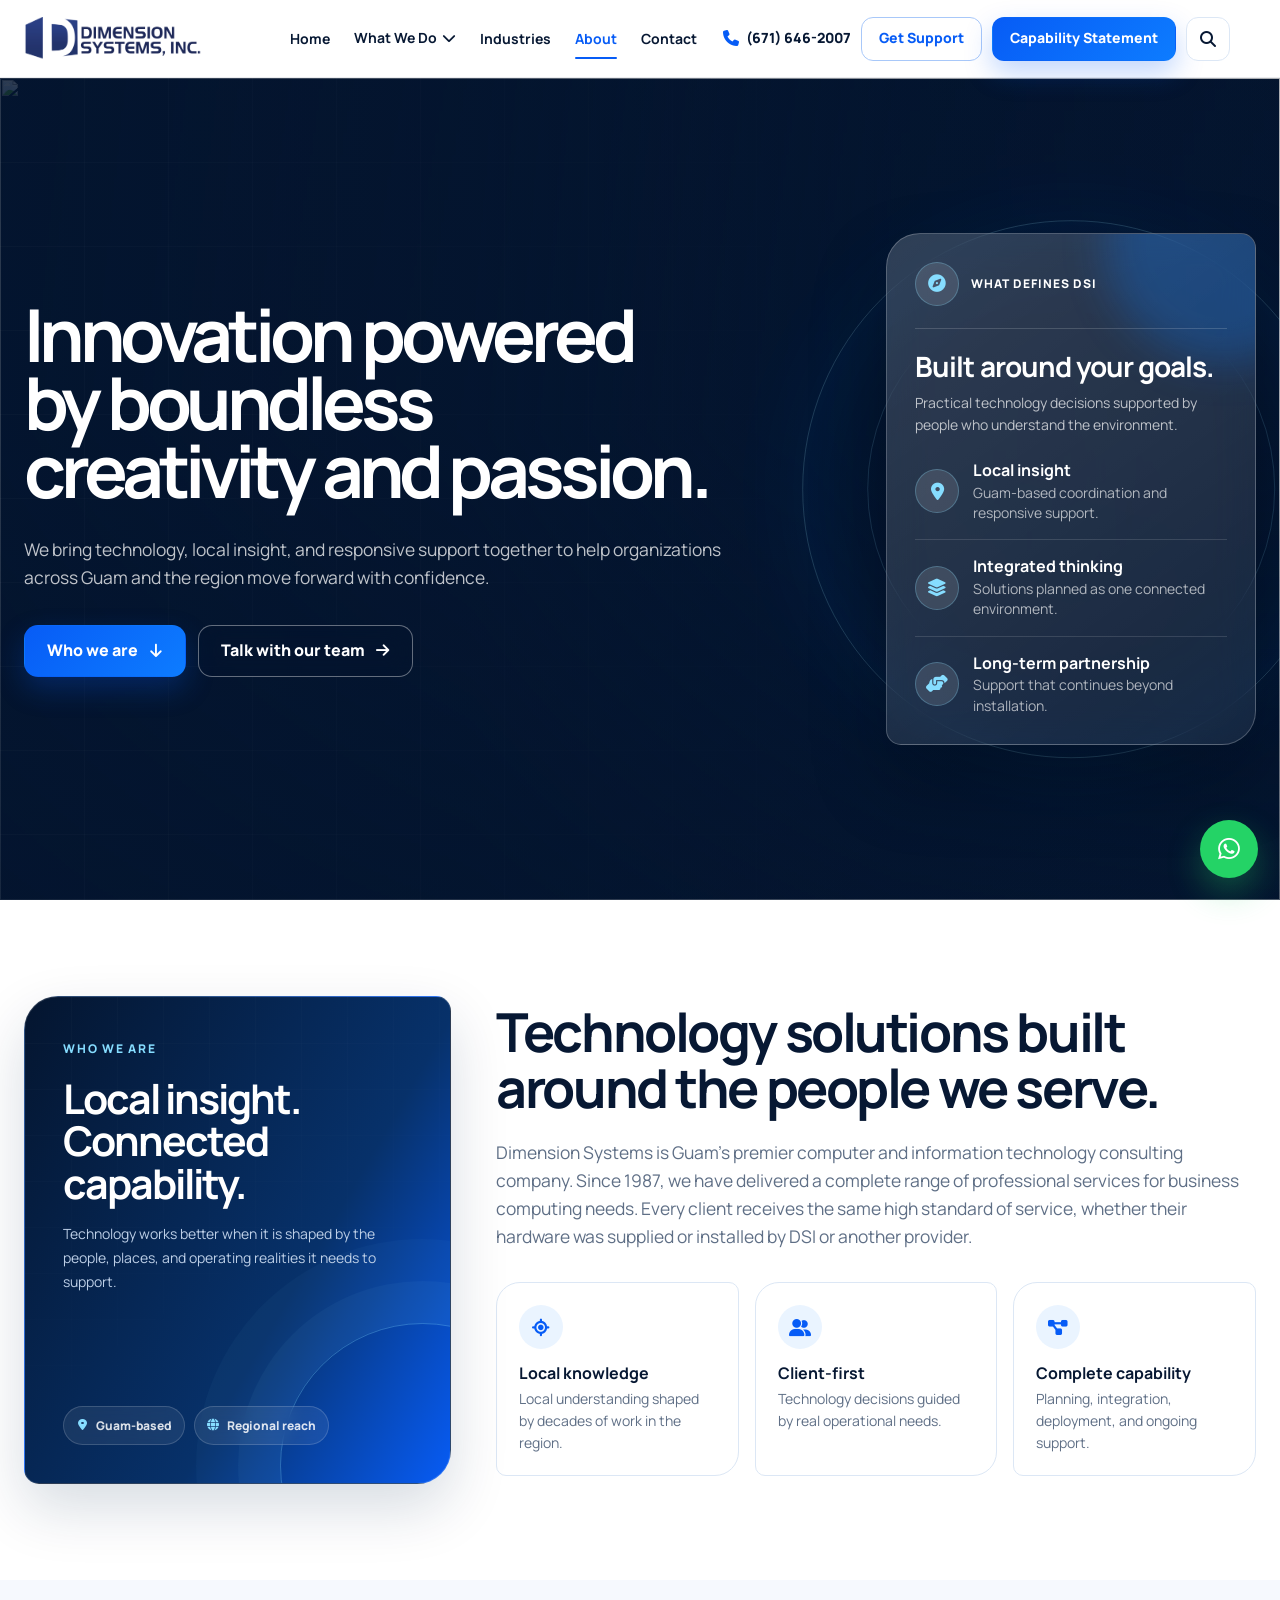
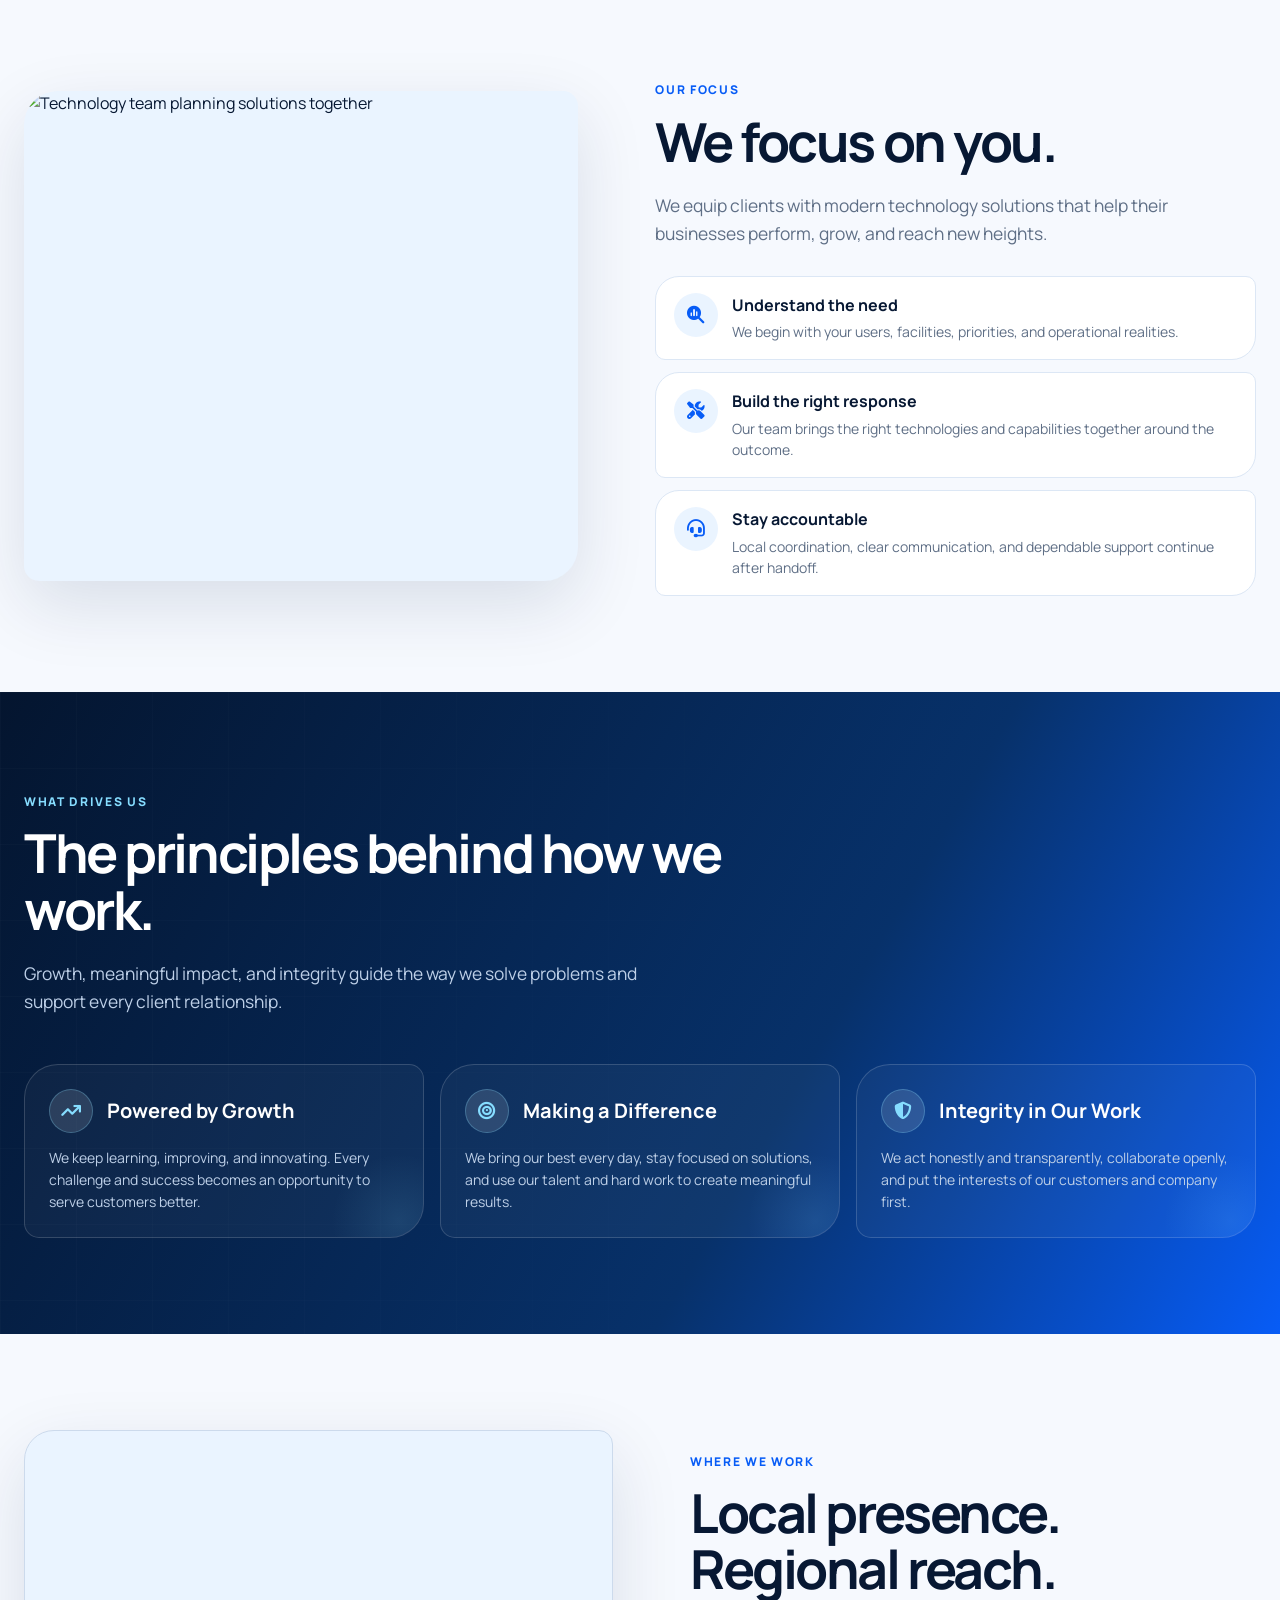
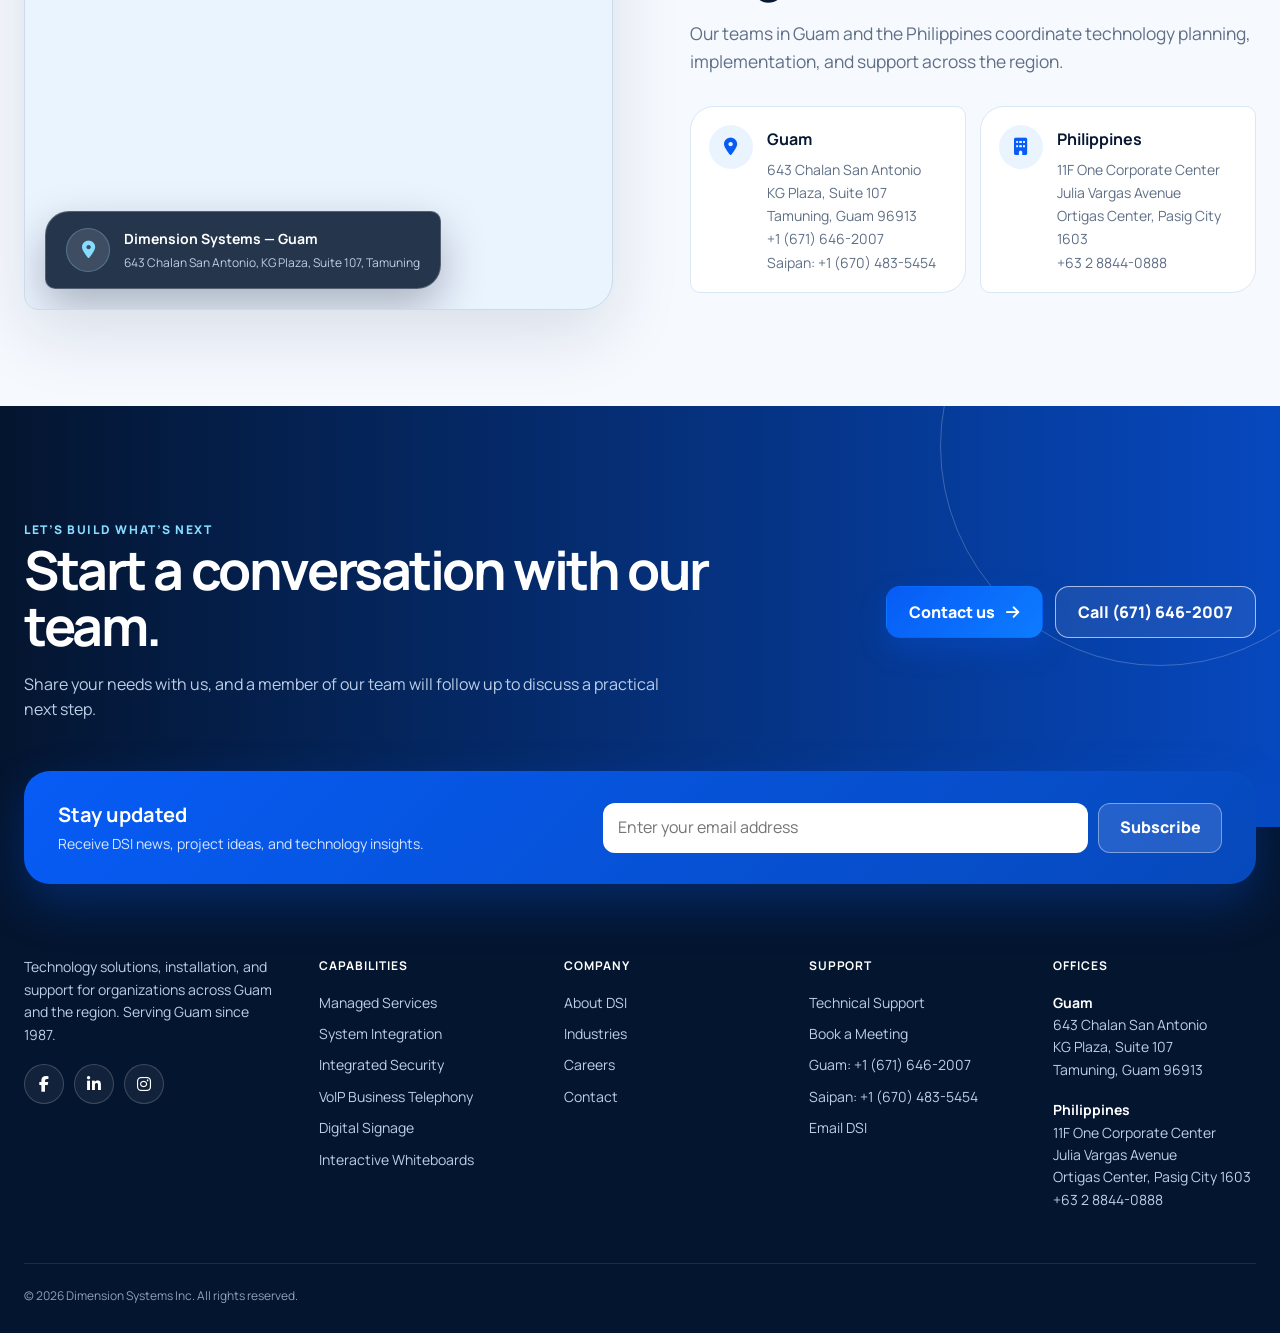
==== commit ad27ba4f: "updated all of the pages" ====
--- a/about.html
+++ b/about.html
@@ -8,6 +8,12 @@
       content="Learn about Dimension Systems Inc., a Guam-based technology partner providing integration, security, communications, digital experiences, and managed support across the region."
     />
     <title>About | Dimension Systems Inc.</title>
+    <link rel="preconnect" href="https://fonts.googleapis.com" />
+    <link rel="preconnect" href="https://fonts.gstatic.com" crossorigin />
+    <link
+      href="https://fonts.googleapis.com/css2?family=Manrope:wght@400;500;600;700;800&display=swap"
+      rel="stylesheet"
+    />
     <link
       rel="stylesheet"
       href="https://cdnjs.cloudflare.com/ajax/libs/font-awesome/6.7.2/css/all.min.css"
@@ -18,3027 +24,35 @@
       href="https://cdnjs.cloudflare.com/ajax/libs/leaflet/1.9.4/leaflet.css"
       referrerpolicy="no-referrer"
     />
+    <link rel="stylesheet" href="css/dsi-site.css" />
     <style>
-      @import url("https://fonts.googleapis.com/css2?family=Manrope:wght@400;500;600;700;800&display=swap");
-
-      :root {
-        --ink: #071833;
-        --navy: #06234c;
-        --navy-deep: #041934;
-        --blue: #075cf6;
-        --blue-bright: #0d7cff;
-        --sky: #eaf4ff;
-        --soft: #f6f9fe;
-        --line: #dce7f5;
-        --muted: #617087;
-        --white: #ffffff;
-        --max: 1320px;
-        --header: 78px;
-        --shadow: 0 24px 70px rgba(7, 35, 76, 0.12);
-      }
-
-      *,
-      *::before,
-      *::after {
-        box-sizing: border-box;
-      }
-      html {
-        scroll-behavior: smooth;
-      }
-      body {
-        margin: 0;
-        color: var(--ink);
-        background: var(--white);
-        font-family: "Manrope", system-ui, sans-serif;
-        line-height: 1.6;
-        -webkit-font-smoothing: antialiased;
-      }
-      button,
-      input {
-        font: inherit;
-      }
-      button {
-        cursor: pointer;
-      }
-      img {
-        display: block;
-        max-width: 100%;
-      }
-      a {
-        color: inherit;
-        text-decoration: none;
-      }
-      section[id] {
-        scroll-margin-top: calc(var(--header) + 24px);
-      }
-      svg {
-        width: 18px;
-        height: 18px;
-        fill: none;
-        stroke: currentColor;
-        stroke-width: 1.8;
-        stroke-linecap: round;
-        stroke-linejoin: round;
-      }
-      .container {
-        width: min(var(--max), calc(100% - 48px));
-        margin-inline: auto;
-      }
-
-      .skip-link {
-        position: fixed;
-        left: 18px;
-        top: -80px;
-        z-index: 9999;
-        padding: 12px 16px;
-        border-radius: 9px;
-        background: var(--ink);
-        color: white;
-      }
-      .skip-link:focus {
-        top: 18px;
-      }
-
-      .site-header {
-        position: sticky;
-        top: 0;
-        z-index: 100;
-        height: var(--header);
-        border-bottom: 1px solid rgba(7, 24, 51, 0.08);
-        background: rgba(255, 255, 255, 0.92);
-        backdrop-filter: blur(18px);
-      }
-      .header-inner {
-        height: 100%;
-        display: flex;
-        align-items: center;
-        gap: 32px;
-      }
-      .brand {
-        display: inline-flex;
-        align-items: center;
-        gap: 10px;
-        flex: 0 0 auto;
-      }
-      .brand-mark {
-        position: relative;
-        display: inline-flex;
-        width: 36px;
-        height: 38px;
-        align-items: center;
-        gap: 3px;
-        transform: skew(-13deg);
-      }
-      .brand-mark i {
-        display: block;
-        width: 9px;
-        border-radius: 1px;
-        background: var(--blue);
-      }
-      .brand-mark i:nth-child(1) {
-        height: 28px;
-      }
-      .brand-mark i:nth-child(2) {
-        height: 36px;
-      }
-      .brand-mark i:nth-child(3) {
-        height: 22px;
-      }
-      .brand-copy {
-        display: flex;
-        flex-direction: column;
-        line-height: 1;
-        letter-spacing: 0.03em;
-      }
-      .brand-copy strong {
-        font-size: 16px;
-        font-weight: 800;
-        color: var(--navy);
-      }
-      .brand-copy small {
-        margin-top: 5px;
-        color: var(--blue);
-        font-size: 8px;
-        font-weight: 800;
-        letter-spacing: 0.22em;
-      }
-      .desktop-nav {
-        display: flex;
-        align-items: center;
-        gap: 30px;
-        margin-left: auto;
-      }
-      .desktop-nav a {
-        position: relative;
-        color: #1a2a42;
-        font-size: 0.9rem;
-        font-weight: 700;
-        white-space: nowrap;
-      }
-      .desktop-nav a:hover,
-      .desktop-nav a.is-active {
-        color: var(--blue);
-      }
-      .desktop-nav a.is-active::after {
-        content: "";
-        position: absolute;
-        left: 0;
-        right: 0;
-        bottom: -11px;
-        height: 2px;
-        border-radius: 999px;
-        background: var(--blue);
-      }
-      .desktop-actions {
-        display: flex;
-        align-items: center;
-        gap: 10px;
-      }
-      .phone-link {
-        display: flex;
-        align-items: center;
-        gap: 7px;
-        color: var(--navy);
-        font-size: 0.82rem;
-        font-weight: 800;
-      }
-      .phone-link svg {
-        width: 16px;
-        height: 16px;
-        fill: currentColor;
-        stroke: none;
-      }
-      .menu-toggle,
-      .mobile-nav {
-        display: none;
-      }
-
-      .button {
-        display: inline-flex;
-        min-height: 52px;
-        align-items: center;
-        justify-content: center;
-        gap: 10px;
-        padding: 0 23px;
-        border: 1px solid transparent;
-        border-radius: 13px;
-        font-weight: 800;
-        transition:
-          transform 0.2s ease,
-          box-shadow 0.2s ease,
-          background 0.2s ease;
-      }
-      .button:hover {
-        transform: translateY(-2px);
-      }
-      .button-small {
-        min-height: 44px;
-        padding-inline: 17px;
-        border-radius: 11px;
-        font-size: 0.82rem;
-      }
-      .button-primary {
-        color: white;
-        background: linear-gradient(135deg, var(--blue), var(--blue-bright));
-        box-shadow: 0 12px 28px rgba(7, 92, 246, 0.24);
-      }
-      .button-primary:hover {
-        box-shadow: 0 18px 38px rgba(7, 92, 246, 0.32);
-      }
-      .button-outline {
-        border-color: #aecbf6;
-        color: var(--blue);
-        background: white;
-      }
-      .button-white {
-        color: var(--blue);
-        background: white;
-        box-shadow: 0 18px 40px rgba(0, 0, 0, 0.15);
-      }
-
-      .hero {
-        position: relative;
-        overflow: hidden;
-        min-height: 690px;
-        padding: 94px 0 102px;
-        color: white;
-        background: linear-gradient(
-          135deg,
-          #041a38 0%,
-          #052a61 54%,
-          #075cf6 125%
-        );
-      }
-      .hero-grid {
-        position: absolute;
-        inset: 0;
-        opacity: 0.09;
-        background-image:
-          linear-gradient(rgba(255, 255, 255, 0.22) 1px, transparent 1px),
-          linear-gradient(90deg, rgba(255, 255, 255, 0.22) 1px, transparent 1px);
-        background-size: 64px 64px;
-        mask-image: linear-gradient(90deg, black, transparent 78%);
-      }
-      .hero-orb {
-        position: absolute;
-        border-radius: 50%;
-        filter: blur(2px);
-        pointer-events: none;
-      }
-      .hero-orb-one {
-        width: 540px;
-        height: 540px;
-        right: -120px;
-        top: -240px;
-        background: rgba(13, 124, 255, 0.19);
-      }
-      .hero-orb-two {
-        width: 380px;
-        height: 380px;
-        left: 42%;
-        bottom: -280px;
-        background: rgba(0, 180, 255, 0.13);
-      }
-      .hero-inner {
-        position: relative;
-        display: grid;
-        grid-template-columns: 0.9fr 1.1fr;
-        align-items: center;
-        gap: 84px;
-      }
-      .eyebrow,
-      .section-kicker {
-        display: inline-flex;
-        align-items: center;
-        gap: 10px;
-        margin: 0 0 16px;
-        color: var(--blue);
-        font-size: 11px;
-        font-weight: 800;
-        letter-spacing: 0.16em;
-        text-transform: uppercase;
-      }
-      .eyebrow span,
-      .section-kicker::before {
-        content: "";
-        display: block;
-        width: 28px;
-        height: 2px;
-        border-radius: 99px;
-        background: currentColor;
-      }
-      .eyebrow-light {
-        color: #99c8ff;
-      }
-      .hero h1 {
-        max-width: 690px;
-        margin: 0;
-        font-size: clamp(3.5rem, 5.4vw, 6rem);
-        line-height: 0.99;
-        letter-spacing: -0.06em;
-      }
-      .hero h1 em {
-        display: block;
-        color: #6eb6ff;
-        font-style: normal;
-      }
-      .hero-lead {
-        max-width: 650px;
-        margin: 26px 0 0;
-        color: #d1e4fb;
-        font-size: 1.04rem;
-        line-height: 1.8;
-      }
-      .hero-actions {
-        display: flex;
-        align-items: center;
-        gap: 26px;
-        margin-top: 36px;
-      }
-      .text-link {
-        display: inline-flex;
-        align-items: center;
-        gap: 9px;
-        color: white;
-        font-size: 0.91rem;
-        font-weight: 800;
-      }
-      .text-link:hover svg {
-        transform: translateX(3px);
-      }
-      .hero-visual {
-        position: relative;
-        min-height: 500px;
-      }
-      .hero-image {
-        position: absolute;
-        inset: 10px 0 20px 25px;
-        overflow: hidden;
-        border: 1px solid rgba(255, 255, 255, 0.22);
-        border-radius: 26px 5px 26px 5px;
-        box-shadow: 0 30px 80px rgba(0, 0, 0, 0.3);
-      }
-      .hero-image img {
-        width: 100%;
-        height: 100%;
-        object-fit: cover;
-      }
-      .image-overlay {
-        position: absolute;
-        inset: 0;
-        background: linear-gradient(
-          145deg,
-          rgba(5, 31, 69, 0.05),
-          rgba(5, 31, 69, 0.62)
-        );
-      }
-      .hero-card {
-        position: absolute;
-        z-index: 2;
-        display: flex;
-        background: rgba(255, 255, 255, 0.96);
-        color: var(--ink);
-        box-shadow: var(--shadow);
-        backdrop-filter: blur(16px);
-      }
-      .hero-card-top {
-        right: -25px;
-        top: 46px;
-        align-items: center;
-        gap: 12px;
-        padding: 16px 18px;
-        border-radius: 14px;
-      }
-      .hero-card-top div {
-        display: flex;
-        flex-direction: column;
-      }
-      .hero-card-top strong {
-        font-size: 0.84rem;
-      }
-      .hero-card-top small {
-        color: var(--muted);
-        font-size: 0.67rem;
-      }
-      .pulse {
-        width: 10px;
-        height: 10px;
-        border-radius: 50%;
-        background: #2cd775;
-        box-shadow: 0 0 0 7px rgba(44, 215, 117, 0.13);
-      }
-
-      .intro-section {
-        padding: 92px 0;
-        border-bottom: 1px solid var(--line);
-      }
-      .intro-grid {
-        display: grid;
-        grid-template-columns: 0.42fr 1fr;
-        gap: 80px;
-        align-items: start;
-      }
-      .intro-grid > .section-kicker {
-        margin-top: 13px;
-      }
-      .section-title {
-        margin: 0;
-        max-width: 790px;
-        font-size: clamp(2.25rem, 4vw, 4.2rem);
-        line-height: 1.05;
-        letter-spacing: -0.05em;
-      }
-      .section-title span {
-        color: var(--blue);
-      }
-      .section-copy {
-        max-width: 670px;
-        margin: 21px 0 0;
-        color: var(--muted);
-        font-size: 1rem;
-        line-height: 1.8;
-      }
-
-      .industries-section {
-        padding: 110px 0 120px;
-        background: linear-gradient(180deg, #f9fbff, #f3f7fd);
-      }
-      .section-heading {
-        display: grid;
-        grid-template-columns: 1.4fr 0.8fr;
-        align-items: end;
-        gap: 80px;
-        margin-bottom: 52px;
-      }
-      .section-heading > .section-copy {
-        margin-bottom: 5px;
-      }
-      .industry-grid {
-        display: grid;
-        grid-template-columns: repeat(3, 1fr);
-        gap: 18px;
-      }
-      .industry-card {
-        position: relative;
-        min-height: 285px;
-        overflow: hidden;
-        padding: 0;
-        border: 0;
-        border-radius: 21px;
-        color: white;
-        text-align: left;
-        background: var(--navy);
-        box-shadow: 0 10px 26px rgba(7, 35, 76, 0.1);
-        transition:
-          transform 0.25s ease,
-          box-shadow 0.25s ease;
-      }
-      .industry-card:hover,
-      .industry-card.is-selected {
-        transform: translateY(-5px);
-        box-shadow: 0 22px 46px rgba(7, 35, 76, 0.18);
-      }
-      .industry-card.is-selected {
-        outline: 3px solid var(--blue);
-        outline-offset: 3px;
-      }
-      .industry-card img {
-        width: 100%;
-        height: 100%;
-        object-fit: cover;
-        transition: transform 0.5s ease;
-      }
-      .industry-card:hover img {
-        transform: scale(1.045);
-      }
-      .industry-shade {
-        position: absolute;
-        inset: 0;
-        background: linear-gradient(
-          180deg,
-          rgba(4, 25, 52, 0.05) 25%,
-          rgba(4, 25, 52, 0.9) 100%
-        );
-      }
-      .industry-number {
-        position: absolute;
-        top: 20px;
-        left: 20px;
-        color: rgba(255, 255, 255, 0.72);
-        font-size: 0.69rem;
-        font-weight: 800;
-        letter-spacing: 0.12em;
-      }
-      .industry-label {
-        position: absolute;
-        left: 24px;
-        right: 55px;
-        bottom: 22px;
-        display: flex;
-        flex-direction: column;
-      }
-      .industry-label small {
-        color: #8fc8ff;
-        font-size: 0.63rem;
-        font-weight: 800;
-        letter-spacing: 0.13em;
-        text-transform: uppercase;
-      }
-      .industry-label strong {
-        margin-top: 2px;
-        font-size: 1.12rem;
-      }
-      .industry-arrow {
-        position: absolute;
-        right: 21px;
-        bottom: 23px;
-        display: grid;
-        width: 32px;
-        height: 32px;
-        place-items: center;
-        border-radius: 50%;
-        background: rgba(255, 255, 255, 0.15);
-      }
-      .industry-arrow svg {
-        width: 16px;
-        height: 16px;
-      }
-
-      .industry-detail {
-        display: grid;
-        grid-template-columns: 1.1fr 0.9fr;
-        overflow: hidden;
-        margin-top: 70px;
-        border: 1px solid var(--line);
-        border-radius: 28px;
-        background: white;
-        box-shadow: var(--shadow);
-      }
-      .detail-copy {
-        padding: 58px 60px 56px;
-      }
-      .detail-copy h3 {
-        margin: 0;
-        font-size: clamp(2rem, 3.2vw, 3.35rem);
-        line-height: 1.05;
-        letter-spacing: -0.045em;
-      }
-      .detail-copy > p:not(.section-kicker) {
-        max-width: 650px;
-        margin: 20px 0 0;
-        color: var(--muted);
-        line-height: 1.8;
-      }
-      .detail-columns {
-        display: grid;
-        grid-template-columns: 1fr 1fr;
-        gap: 38px;
-        margin: 34px 0 37px;
-      }
-      .detail-columns h4 {
-        margin: 0 0 13px;
-        font-size: 0.75rem;
-        letter-spacing: 0.1em;
-        text-transform: uppercase;
-      }
-      .detail-columns ul {
-        display: grid;
-        gap: 9px;
-        margin: 0;
-        padding: 0;
-        list-style: none;
-      }
-      .detail-columns li {
-        position: relative;
-        padding-left: 19px;
-        color: var(--muted);
-        font-size: 0.86rem;
-      }
-      .detail-columns li::before {
-        content: "";
-        position: absolute;
-        left: 0;
-        top: 0.62em;
-        width: 7px;
-        height: 7px;
-        border-radius: 50%;
-        background: var(--blue);
-        box-shadow: 0 0 0 4px var(--sky);
-      }
-      .detail-visual {
-        position: relative;
-        min-height: 520px;
-      }
-      .detail-visual img {
-        width: 100%;
-        height: 100%;
-        object-fit: cover;
-      }
-      .detail-visual::after {
-        content: "";
-        position: absolute;
-        inset: 0;
-        background: linear-gradient(
-          180deg,
-          transparent 50%,
-          rgba(4, 25, 52, 0.65)
-        );
-      }
-      .detail-stat {
-        position: absolute;
-        z-index: 1;
-        left: 30px;
-        right: 30px;
-        bottom: 28px;
-        padding: 22px 25px;
-        border: 1px solid rgba(255, 255, 255, 0.25);
-        border-radius: 16px;
-        color: white;
-        background: rgba(4, 25, 52, 0.62);
-        backdrop-filter: blur(14px);
-      }
-      .detail-stat strong {
-        display: block;
-        color: #72bcff;
-        font-size: 1.55rem;
-      }
-      .detail-stat span {
-        font-size: 0.79rem;
-      }
-
-      .local-section {
-        padding: 120px 0;
-      }
-      .local-grid {
-        display: grid;
-        grid-template-columns: 0.9fr 1.1fr;
-        align-items: center;
-        gap: 100px;
-      }
-      .local-visual {
-        position: relative;
-        min-height: 500px;
-        overflow: hidden;
-        border-radius: 30px;
-        background:
-          radial-gradient(circle at 34% 36%, #e4f2ff 0 7%, transparent 7.5%),
-          linear-gradient(145deg, #f3f8ff, #e4f1ff);
-        box-shadow: inset 0 0 0 1px var(--line);
-      }
-      .local-visual::before {
-        content: "";
-        position: absolute;
-        inset: 0;
-        opacity: 0.45;
-        background-image: radial-gradient(#78aef0 1px, transparent 1px);
-        background-size: 24px 24px;
-      }
-      .island-shape {
-        position: absolute;
-        left: 38%;
-        top: 24%;
-        width: 170px;
-        height: 250px;
-        border: 2px solid rgba(7, 92, 246, 0.32);
-        border-radius: 70% 38% 62% 45% / 34% 62% 38% 66%;
-        transform: rotate(24deg);
-        background: rgba(255, 255, 255, 0.52);
-        box-shadow: 0 30px 50px rgba(7, 92, 246, 0.1);
-      }
-      .location-dot {
-        position: absolute;
-        z-index: 2;
-        display: inline-flex;
-        align-items: center;
-        gap: 8px;
-        padding: 8px 12px;
-        border: 1px solid #cfe2fb;
-        border-radius: 999px;
-        color: var(--navy);
-        background: rgba(255, 255, 255, 0.9);
-        box-shadow: 0 8px 20px rgba(7, 35, 76, 0.09);
-        font-size: 0.7rem;
-        font-weight: 800;
-      }
-      .location-dot i {
-        width: 7px;
-        height: 7px;
-        border-radius: 50%;
-        background: var(--blue);
-        box-shadow: 0 0 0 5px rgba(7, 92, 246, 0.12);
-      }
-      .location-guam {
-        left: 31%;
-        top: 44%;
-      }
-      .location-saipan {
-        right: 19%;
-        top: 18%;
-      }
-      .location-ph {
-        left: 15%;
-        bottom: 18%;
-      }
-      .local-stat {
-        position: absolute;
-        right: 25px;
-        bottom: 23px;
-        display: flex;
-        width: 170px;
-        flex-direction: column;
-        padding: 20px;
-        border-radius: 16px;
-        color: white;
-        background: var(--navy);
-        box-shadow: var(--shadow);
-      }
-      .local-stat strong {
-        color: #65b1ff;
-        font-size: 2rem;
-        line-height: 1;
-      }
-      .local-stat span {
-        margin-top: 6px;
-        font-size: 0.68rem;
-      }
-      .local-copy .section-copy {
-        max-width: 600px;
-      }
-      .local-points {
-        display: grid;
-        grid-template-columns: 1fr 1fr;
-        gap: 24px;
-        margin-top: 34px;
-      }
-      .local-points div {
-        padding-top: 19px;
-        border-top: 2px solid var(--line);
-      }
-      .local-points strong,
-      .local-points span {
-        display: block;
-      }
-      .local-points strong {
-        font-size: 0.88rem;
-      }
-      .local-points span {
-        margin-top: 5px;
-        color: var(--muted);
-        font-size: 0.77rem;
-      }
-
-      .cta-section {
-        position: relative;
-        overflow: hidden;
-        padding: 82px 0;
-        color: white;
-        background: linear-gradient(120deg, #075cf6, #0d7cff);
-      }
-      .cta-section::after {
-        content: "";
-        position: absolute;
-        width: 500px;
-        height: 500px;
-        right: -150px;
-        top: -300px;
-        border: 1px solid rgba(255, 255, 255, 0.22);
-        border-radius: 50%;
-        box-shadow:
-          0 0 0 70px rgba(255, 255, 255, 0.04),
-          0 0 0 140px rgba(255, 255, 255, 0.035);
-      }
-      .cta-inner {
-        position: relative;
-        z-index: 1;
-        display: grid;
-        grid-template-columns: 1.2fr 0.8fr;
-        align-items: center;
-        gap: 80px;
-      }
-      .cta-inner h2 {
-        max-width: 720px;
-        margin: 0;
-        font-size: clamp(2.2rem, 4vw, 4.2rem);
-        line-height: 1.05;
-        letter-spacing: -0.05em;
-      }
-      .cta-inner p:not(.eyebrow) {
-        max-width: 590px;
-        margin: 18px 0 0;
-        color: #ddebff;
-      }
-      .cta-actions {
-        display: flex;
-        align-items: center;
-        flex-direction: column;
-        gap: 16px;
-      }
-      .cta-phone {
-        color: white;
-        font-size: 0.85rem;
-        font-weight: 700;
-        text-decoration: underline;
-        text-underline-offset: 4px;
-      }
-
-      .site-footer {
-        padding: 75px 0 25px;
-        color: #a8bad1;
-        background: #04142b;
-      }
-      .footer-top {
-        display: grid;
-        grid-template-columns: 1.55fr 1fr 1fr 1.15fr;
-        gap: 60px;
-        padding-bottom: 56px;
-      }
-      .brand-inverse .brand-copy strong {
-        color: white;
-      }
-      .footer-brand p {
-        max-width: 340px;
-        margin: 25px 0 0;
-        font-size: 0.82rem;
-      }
-      .footer-column {
-        display: flex;
-        flex-direction: column;
-        gap: 11px;
-      }
-      .footer-column h3 {
-        margin: 0 0 9px;
-        color: white;
-        font-size: 0.78rem;
-        letter-spacing: 0.1em;
-        text-transform: uppercase;
-      }
-      .footer-column a {
-        font-size: 0.78rem;
-        transition: color 0.2s;
-      }
-      .footer-column a:hover {
-        color: white;
-      }
-      .footer-bottom {
-        display: flex;
-        justify-content: space-between;
-        gap: 30px;
-        padding-top: 23px;
-        border-top: 1px solid rgba(255, 255, 255, 0.12);
-        font-size: 0.7rem;
-      }
-      .footer-bottom span:last-child {
-        display: flex;
-        align-items: center;
-        gap: 12px;
-      }
-      .footer-bottom i {
-        width: 3px;
-        height: 3px;
-        border-radius: 50%;
-        background: #60738c;
-      }
-
-      @media (max-width: 1180px) {
-        .phone-link {
-          display: none;
-        }
-        .desktop-nav {
-          gap: 22px;
-        }
-        .hero-inner {
-          gap: 45px;
-        }
-        .hero h1 {
-          font-size: clamp(3.2rem, 5.4vw, 5rem);
-        }
-      }
-
-      @media (max-width: 980px) {
-        :root {
-          --header: 72px;
-        }
-        .desktop-nav,
-        .desktop-actions {
-          display: none;
-        }
-        .menu-toggle {
-          display: grid;
-          width: 44px;
-          height: 44px;
-          place-content: center;
-          gap: 6px;
-          margin-left: auto;
-          border: 1px solid var(--line);
-          border-radius: 11px;
-          background: white;
-        }
-        .menu-toggle span {
-          width: 20px;
-          height: 2px;
-          border-radius: 9px;
-          background: var(--navy);
-        }
-        .mobile-nav {
-          position: absolute;
-          top: 72px;
-          left: 0;
-          right: 0;
-          display: none;
-          padding: 18px 24px 26px;
-          border-bottom: 1px solid var(--line);
-          background: white;
-          box-shadow: 0 20px 40px rgba(7, 35, 76, 0.12);
-        }
-        .mobile-nav.is-open {
-          display: grid;
-        }
-        .mobile-nav > a {
-          padding: 12px 3px;
-          border-bottom: 1px solid #edf2f8;
-          font-weight: 700;
-        }
-        .mobile-actions {
-          display: grid;
-          grid-template-columns: 1fr 1fr;
-          gap: 10px;
-          margin-top: 18px;
-        }
-        .hero {
-          padding: 76px 0 90px;
-        }
-        .hero-inner {
-          grid-template-columns: 1fr;
-        }
-        .hero-copy {
-          max-width: 740px;
-        }
-        .hero-visual {
-          min-height: 450px;
-        }
-        .hero-image {
-          left: 0;
-        }
-        .hero-card-top {
-          right: 18px;
-        }
-        .section-heading {
-          grid-template-columns: 1fr;
-          gap: 18px;
-        }
-        .industry-grid {
-          grid-template-columns: repeat(2, 1fr);
-        }
-        .industry-detail {
-          grid-template-columns: 1fr;
-        }
-        .detail-visual {
-          min-height: 430px;
-        }
-        .local-grid {
-          grid-template-columns: 1fr;
-          gap: 60px;
-        }
-        .local-visual {
-          min-height: 460px;
-        }
-        .cta-inner {
-          grid-template-columns: 1fr;
-          gap: 40px;
-        }
-        .cta-actions {
-          align-items: flex-start;
-        }
-        .footer-top {
-          grid-template-columns: 1.5fr 1fr 1fr;
-        }
-        .footer-brand {
-          grid-column: 1 / -1;
-        }
-      }
-
-      @media (max-width: 680px) {
-        .container {
-          width: min(100% - 30px, var(--max));
-        }
-        .brand-copy strong {
-          font-size: 14px;
-        }
-        .hero {
-          min-height: auto;
-          padding: 58px 0 74px;
-        }
-        .hero h1 {
-          font-size: clamp(2.7rem, 13vw, 4rem);
-        }
-        .hero-lead {
-          font-size: 0.94rem;
-        }
-        .hero-actions {
-          align-items: stretch;
-          flex-direction: column;
-          gap: 18px;
-        }
-        .text-link {
-          justify-content: center;
-        }
-        .hero-visual {
-          min-height: 355px;
-        }
-        .hero-image {
-          inset: 0 0 18px;
-          border-radius: 20px 4px 20px 4px;
-        }
-        .hero-card-top {
-          top: 18px;
-          right: 12px;
-        }
-        .intro-section {
-          padding: 70px 0;
-        }
-        .intro-grid {
-          grid-template-columns: 1fr;
-          gap: 8px;
-        }
-        .intro-grid > .section-kicker {
-          margin-top: 0;
-        }
-        .section-title {
-          font-size: clamp(2.15rem, 11vw, 3.2rem);
-        }
-        .industries-section {
-          padding: 80px 0;
-        }
-        .industry-grid {
-          grid-template-columns: 1fr;
-        }
-        .industry-card {
-          min-height: 250px;
-        }
-        .industry-detail {
-          margin-top: 48px;
-          border-radius: 21px;
-        }
-        .detail-copy {
-          padding: 38px 25px;
-        }
-        .detail-columns {
-          grid-template-columns: 1fr;
-          gap: 25px;
-        }
-        .detail-visual {
-          min-height: 340px;
-        }
-        .local-section {
-          padding: 80px 0;
-        }
-        .local-grid {
-          gap: 48px;
-        }
-        .local-visual {
-          min-height: 390px;
-        }
-        .island-shape {
-          left: 34%;
-          top: 20%;
-          width: 135px;
-          height: 210px;
-        }
-        .location-saipan {
-          right: 8%;
-        }
-        .location-ph {
-          left: 8%;
-        }
-        .local-points {
-          grid-template-columns: 1fr;
-        }
-        .cta-section {
-          padding: 70px 0;
-        }
-        .footer-top {
-          grid-template-columns: 1fr 1fr;
-          gap: 40px 28px;
-        }
-        .footer-brand {
-          grid-column: 1 / -1;
-        }
-        .footer-bottom {
-          flex-direction: column;
-        }
-        .mobile-actions {
-          grid-template-columns: 1fr;
-        }
-      }
-
-      @media (prefers-reduced-motion: reduce) {
-        html {
-          scroll-behavior: auto;
-        }
-        *,
-        *::before,
-        *::after {
-          transition-duration: 0.01ms !important;
-          animation-duration: 0.01ms !important;
-        }
-      }
-
-      /* Shared homepage navigation */
-      .site-header {
-        z-index: 1000;
-      }
-      .site-header .header-inner {
-        position: relative;
-        gap: 26px;
-      }
-      .site-header .brand {
-        height: 100%;
-        min-width: 0;
-        padding: 0;
-        line-height: 0;
-      }
-      .site-header .brand-logo {
-        display: block;
-        width: clamp(178px, 12vw, 224px);
-        max-width: none;
-        height: auto;
-        max-height: calc(var(--header) - 24px);
-        object-fit: contain;
-        object-position: left center;
-      }
-      .desktop-nav {
-        display: block;
-        margin-left: auto;
-      }
-      .desktop-nav > ul {
-        display: flex;
-        align-items: center;
-        gap: 24px;
-        margin: 0;
-        padding: 0;
-        list-style: none;
-      }
-      .desktop-nav a,
-      .nav-dropdown > button {
-        border: 0;
-        background: transparent;
-        color: #17253a;
-        font-size: 0.91rem;
-        font-weight: 700;
-        white-space: nowrap;
-      }
-      .desktop-nav a:hover,
-      .nav-dropdown > button:hover,
-      .desktop-nav a.is-active {
-        color: var(--blue);
-      }
-      .nav-dropdown {
-        position: relative;
-      }
-      .nav-dropdown > button {
-        display: flex;
-        align-items: center;
-        gap: 5px;
-        padding: 12px 0;
-      }
-      .nav-dropdown > button svg {
-        width: 14px;
-        height: 14px;
-      }
-      .nav-dropdown-menu {
-        position: absolute;
-        top: calc(100% + 12px);
-        left: -24px;
-        width: 300px;
-        padding: 12px;
-        border: 1px solid var(--line);
-        border-radius: 20px;
-        background: #fff;
-        box-shadow: var(--shadow);
-        opacity: 0;
-        visibility: hidden;
-        transform: translateY(-8px);
-        transition: 0.2s ease;
-      }
-      .nav-dropdown:hover .nav-dropdown-menu,
-      .nav-dropdown:focus-within .nav-dropdown-menu {
-        opacity: 1;
-        visibility: visible;
-        transform: translateY(0);
-      }
-      .nav-dropdown-menu a {
-        display: flex;
-        padding: 11px 12px;
-        border-radius: 12px;
-        font-size: 0.86rem;
-      }
-      .nav-dropdown-menu a:hover {
-        background: var(--sky);
-      }
-      .header-actions,
-      .desktop-actions {
-        display: flex;
-        align-items: center;
-        gap: 10px;
-      }
-      .header-phone {
-        display: inline-flex;
-        align-items: center;
-        gap: 7px;
-        font-size: 0.88rem;
-        font-weight: 800;
-        white-space: nowrap;
-      }
-      .header-phone svg {
-        width: 17px;
-        height: 17px;
-        color: var(--blue);
-        fill: currentColor;
-        stroke: none;
-      }
-      .btn {
-        display: inline-flex;
-        min-height: 44px;
-        align-items: center;
-        justify-content: center;
-        padding: 0 17px;
-        border: 1px solid transparent;
-        border-radius: 12px;
-        font-size: 0.82rem;
-        font-weight: 800;
-      }
-      .btn--outline {
-        border-color: #a8c8f9;
-        color: var(--blue);
-        background: rgba(255, 255, 255, 0.86);
-      }
-      .btn--primary {
-        color: #fff;
-        background: linear-gradient(135deg, var(--blue), var(--blue-bright));
-        box-shadow: 0 12px 28px rgba(7, 92, 246, 0.25);
-      }
-      .nav-search {
-        position: relative;
-      }
-      .nav-search-toggle,
-      .nav-toggle {
-        display: inline-flex;
-        width: 44px;
-        height: 44px;
-        align-items: center;
-        justify-content: center;
-        border: 1px solid var(--line);
-        border-radius: 12px;
-        background: #fff;
-        color: var(--ink);
-      }
-      .nav-search-toggle:hover,
-      .nav-search.is-open .nav-search-toggle {
-        border-color: rgba(13, 124, 255, 0.35);
-        color: var(--blue);
-        box-shadow: 0 8px 20px rgba(7, 24, 51, 0.08);
-      }
-      .nav-search-toggle svg {
-        width: 20px;
-        height: 20px;
-      }
-      .nav-search-form {
-        position: absolute;
-        top: calc(100% + 12px);
-        right: 0;
-        display: flex;
-        width: min(380px, calc(100vw - 32px));
-        gap: 8px;
-        padding: 10px;
-        border: 1px solid var(--line);
-        border-radius: 16px;
-        background: #fff;
-        box-shadow: var(--shadow);
-        opacity: 0;
-        visibility: hidden;
-        transform: translateY(-8px);
-        transition: 0.2s ease;
-      }
-      .nav-search.is-open .nav-search-form {
-        opacity: 1;
-        visibility: visible;
-        transform: translateY(0);
-      }
-      .nav-search-form input,
-      .mobile-search-form input {
-        min-width: 0;
-        flex: 1;
-        height: 44px;
-        padding: 0 14px;
-        border: 1px solid var(--line);
-        border-radius: 11px;
-        color: var(--ink);
-        background: #f8fbff;
-      }
-      .nav-search-submit {
-        display: inline-flex;
-        min-width: 44px;
-        height: 44px;
-        align-items: center;
-        justify-content: center;
-        gap: 7px;
-        padding: 0 14px;
-        border: 0;
-        border-radius: 11px;
-        color: var(--ink);
-        background: #075cf6;
-        font-weight: 800;
-      }
-      .nav-search-submit svg {
-        width: 18px;
-        height: 18px;
-      }
-      .nav-toggle {
-        display: none;
-      }
-      .mobile-nav {
-        position: fixed;
-        inset: var(--header) 0 auto 0;
-        z-index: 999;
-        max-height: calc(100vh - var(--header));
-        overflow: auto;
-        padding: 18px 24px 28px;
-        border-bottom: 1px solid var(--line);
-        background: #fff;
-        box-shadow: var(--shadow);
-      }
-      .mobile-nav a {
-        display: block;
-        padding: 13px 0;
-        border-bottom: 1px solid #eef3fa;
-        font-weight: 700;
-      }
-      .mobile-nav .mobile-sub {
-        display: grid;
-        grid-template-columns: 1fr 1fr;
-        gap: 0 18px;
-        padding-left: 14px;
-      }
-      .mobile-nav .mobile-sub a {
-        color: var(--muted);
-        font-size: 0.88rem;
-      }
-      .mobile-nav-actions {
-        display: grid;
-        grid-template-columns: repeat(3, minmax(0, 1fr));
-        gap: 10px;
-        margin-top: 18px;
-      }
-      .mobile-nav-actions .btn {
-        padding: 0 10px;
-        border-bottom: 1px solid transparent;
-      }
-      .mobile-search-form {
-        display: flex;
-        gap: 8px;
-        margin-top: 18px;
-        padding-top: 18px;
-        border-top: 1px solid #eef3fa;
-      }
-
-      /* Real Guam map */
-      .map-visual {
-        isolation: isolate;
-        background: #dceaf8;
-      }
-      .guam-map {
-        position: absolute;
-        inset: 0;
-        width: 100%;
-        height: 100%;
-        border: 0;
-        filter: saturate(0.86) contrast(1.02);
-      }
-      .map-badge {
-        position: absolute;
-        z-index: 2;
-        left: 22px;
-        bottom: 22px;
-        display: flex;
-        max-width: calc(100% - 44px);
-        flex-direction: column;
-        padding: 15px 18px;
-        border: 1px solid rgba(255, 255, 255, 0.55);
-        border-radius: 14px;
-        color: white;
-        background: rgba(4, 25, 52, 0.88);
-        box-shadow: 0 16px 34px rgba(7, 35, 76, 0.24);
-        backdrop-filter: blur(10px);
-        pointer-events: none;
-      }
-      .map-badge strong {
-        font-size: 0.84rem;
-      }
-      .map-badge span {
-        color: #d7e7f8;
-        font-size: 0.7rem;
-      }
-      .map-link {
-        position: absolute;
-        z-index: 3;
-        top: 18px;
-        right: 18px;
-        padding: 9px 12px;
-        border-radius: 10px;
-        color: var(--blue);
-        background: white;
-        box-shadow: 0 10px 25px rgba(7, 35, 76, 0.16);
-        font-size: 0.7rem;
-        font-weight: 800;
-      }
-
-      @media (min-width: 1440px) {
-        .site-header .brand-logo {
-          width: 226px;
-          max-height: calc(var(--header) - 28px);
-        }
-      }
-      @media (max-width: 1180px) {
-        .header-phone {
-          display: none;
-        }
-        .desktop-nav > ul {
-          gap: 18px;
-        }
-        .desktop-actions .btn {
-          padding-inline: 13px;
-        }
-      }
-      @media (max-width: 980px) {
-        .desktop-nav,
-        .desktop-actions {
-          display: none;
-        }
-        .nav-toggle {
-          display: inline-flex;
-        }
-        .mobile-nav {
-          display: none;
-        }
-        .mobile-nav.is-open {
-          display: block;
-        }
-        .site-header .brand-logo {
-          width: 176px;
-          max-height: calc(var(--header) - 20px);
-        }
-      }
-      @media (max-width: 680px) {
-        .site-header .brand-logo {
-          width: 152px;
-          max-height: calc(var(--header) - 18px);
-        }
-        .mobile-nav .mobile-sub {
-          grid-template-columns: 1fr;
-        }
-        .mobile-nav-actions {
-          grid-template-columns: 1fr;
-        }
-        .mobile-search-form {
-          align-items: stretch;
-          flex-direction: column;
-        }
-        .map-badge {
-          left: 14px;
-          right: 14px;
-          bottom: 14px;
-          max-width: none;
-        }
-      }
-
-      /* Exact shared navigation styles copied from the homepage source */
-      :root {
-        --dsi-ink: #071833;
-        --dsi-navy: #06234c;
-        --dsi-blue: #075cf6;
-        --dsi-blue-2: #0d7cff;
-        --dsi-sky: #eaf4ff;
-        --dsi-soft: #f6f9fe;
-        --dsi-line: #dce7f5;
-        --dsi-muted: #5f6f86;
-        --dsi-white: #ffffff;
-        --dsi-gold: #075cf6;
-        --dsi-accent: #075cf6;
-        --dsi-shadow: 0 24px 70px rgba(7, 35, 76, 0.12);
-        --dsi-shadow-soft: 0 14px 40px rgba(7, 35, 76, 0.09);
-        --dsi-radius: 28px;
-        --dsi-max: 1380px;
-        --dsi-header: 78px;
-      }
-      .site-header .container {
-        width: min(var(--dsi-max), calc(100% - 48px));
-      }
-      .btn {
-        display: inline-flex;
-        min-height: 52px;
-        align-items: center;
-        justify-content: center;
-        gap: 10px;
-        padding: 0 22px;
-        border: 1px solid transparent;
-        border-radius: 14px;
-        font-weight: 800;
-        transition:
-          transform 0.2s ease,
-          box-shadow 0.2s ease,
-          background 0.2s ease,
-          color 0.2s ease,
-          border-color 0.2s ease;
-      }
-      .btn:hover {
-        transform: translateY(-2px);
-      }
-      .btn:focus-visible,
-      .icon-button:focus-visible,
-      .nav-search-toggle:focus-visible,
-      .nav-search-submit:focus-visible,
-      .nav-toggle:focus-visible,
-      input:focus-visible,
-      select:focus-visible,
-      textarea:focus-visible {
-        outline: 3px solid rgba(13, 124, 255, 0.28);
-        outline-offset: 3px;
-      }
-      .btn--primary {
-        background: linear-gradient(135deg, var(--dsi-blue), var(--dsi-blue-2));
-        color: #fff;
-        box-shadow: 0 12px 28px rgba(7, 92, 246, 0.25);
-      }
-      .btn--primary:hover {
-        box-shadow: 0 18px 38px rgba(7, 92, 246, 0.33);
-      }
-      .btn--outline {
-        border-color: #a8c8f9;
-        color: var(--dsi-blue);
-        background: rgba(255, 255, 255, 0.82);
-      }
-      .btn--outline:hover {
-        border-color: var(--dsi-blue);
-        background: #fff;
-      }
-      .btn--dark {
-        background: var(--dsi-ink);
-        color: #fff;
-      }
-      .btn svg {
-        width: 18px;
-        height: 18px;
-      }
-
-      /* Header */
-      .site-header {
-        position: sticky;
-        top: 0;
-        z-index: 1000;
-        height: var(--dsi-header);
-        border-bottom: 1px solid rgba(7, 24, 51, 0.08);
-        background: rgba(255, 255, 255, 0.9);
-        backdrop-filter: blur(18px);
-      }
-      .header-inner {
-        height: 100%;
-        display: flex;
-        align-items: center;
-        gap: 26px;
-      }
-      .brand {
-        display: inline-flex;
-        align-items: center;
-        text-decoration: none;
-      }
-
-      .brand-logo {
-        display: block;
-        width: auto;
-        max-width: 220px;
-        height: 52px;
-        object-fit: contain;
-      }
-
-      @media (max-width: 768px) {
-        .brand-logo {
-          max-width: 170px;
-          height: 42px;
-        }
-      }
-      .desktop-nav {
-        margin-left: auto;
-      }
-      .desktop-nav > ul {
-        display: flex;
-        align-items: center;
-        gap: 24px;
-        margin: 0;
-        padding: 0;
-        list-style: none;
-      }
-      .desktop-nav a,
-      .nav-dropdown > button {
-        border: 0;
-        background: transparent;
-        color: #17253a;
-        font-size: 0.91rem;
-        font-weight: 700;
-        white-space: nowrap;
-      }
-      .desktop-nav a:hover,
-      .nav-dropdown > button:hover {
-        color: var(--dsi-blue);
-      }
-      .desktop-nav a[aria-current="page"],
-      .mobile-nav a[aria-current="page"] {
-        color: var(--dsi-blue);
-      }
-      .nav-dropdown {
-        position: relative;
-      }
-      .nav-dropdown > button {
-        display: flex;
-        align-items: center;
-        gap: 5px;
-        padding: 12px 0;
-      }
-      .nav-dropdown-menu {
-        position: absolute;
-        top: calc(100% + 12px);
-        left: -24px;
-        width: 300px;
-        padding: 12px;
-        border: 1px solid var(--dsi-line);
-        border-radius: 20px;
-        background: #fff;
-        box-shadow: var(--dsi-shadow-soft);
-        opacity: 0;
-        visibility: hidden;
-        transform: translateY(-8px);
-        transition: 0.2s ease;
-      }
-      .nav-dropdown:hover .nav-dropdown-menu,
-      .nav-dropdown:focus-within .nav-dropdown-menu {
-        opacity: 1;
-        visibility: visible;
-        transform: translateY(0);
-      }
-      .nav-dropdown-menu a {
-        display: flex;
-        align-items: center;
-        gap: 10px;
-        padding: 11px 12px;
-        border-radius: 12px;
-        font-size: 0.86rem;
-      }
-      .nav-dropdown-menu a:hover {
-        background: var(--dsi-sky);
-      }
-      .header-actions {
-        display: flex;
-        align-items: center;
-        gap: 10px;
-      }
-      .desktop-actions {
-        display: flex;
-        align-items: center;
-        gap: 10px;
-      }
-      .nav-search {
-        position: relative;
-      }
-      .nav-search-toggle {
-        display: inline-flex;
-        width: 44px;
-        height: 44px;
-        align-items: center;
-        justify-content: center;
-        border: 1px solid var(--dsi-line);
-        border-radius: 12px;
-        background: #fff;
-        color: var(--dsi-ink);
-        transition:
-          color 0.2s ease,
-          border-color 0.2s ease,
-          box-shadow 0.2s ease;
-      }
-      .nav-search-toggle:hover,
-      .nav-search.is-open .nav-search-toggle {
-        border-color: rgba(13, 124, 255, 0.35);
-        color: var(--dsi-blue);
-        box-shadow: 0 8px 20px rgba(7, 24, 51, 0.08);
-      }
-      .nav-search-toggle svg {
-        width: 20px;
-        height: 20px;
-      }
-      .nav-search-form {
-        position: absolute;
-        top: calc(100% + 12px);
-        right: 0;
-        display: flex;
-        width: min(380px, calc(100vw - 32px));
-        gap: 8px;
-        padding: 10px;
-        border: 1px solid var(--dsi-line);
-        border-radius: 16px;
-        background: #fff;
-        box-shadow: var(--dsi-shadow-soft);
-        opacity: 0;
-        visibility: hidden;
-        transform: translateY(-8px);
-        transition: 0.2s ease;
-      }
-      .nav-search.is-open .nav-search-form {
-        opacity: 1;
-        visibility: visible;
-        transform: translateY(0);
-      }
-      .nav-search-form input,
-      .mobile-search-form input {
-        min-width: 0;
-        flex: 1;
-        height: 44px;
-        border: 1px solid var(--dsi-line);
-        border-radius: 11px;
-        background: #f8fbff;
-        color: var(--dsi-ink);
-        padding: 0 14px;
-        font: inherit;
-      }
-      .nav-search-form input::placeholder,
-      .mobile-search-form input::placeholder {
-        color: #718096;
-      }
-      .nav-search-submit {
-        display: inline-flex;
-        min-width: 44px;
-        height: 44px;
-        align-items: center;
-        justify-content: center;
-        gap: 7px;
-        border: 0;
-        border-radius: 11px;
-        background: var(--dsi-accent);
-        color: var(--dsi-ink);
-        font-weight: 800;
-      }
-      .nav-search-submit:hover {
-        filter: brightness(0.97);
-      }
-      .nav-search-submit svg {
-        width: 18px;
-        height: 18px;
-      }
-      .header-phone {
-        display: inline-flex;
-        align-items: center;
-        gap: 7px;
-        font-size: 0.88rem;
-        font-weight: 800;
-        white-space: nowrap;
-      }
-      .header-phone svg {
-        width: 17px;
-        height: 17px;
-        color: var(--dsi-blue);
-      }
-      .desktop-actions .btn {
-        min-height: 44px;
-        padding-inline: 17px;
-        border-radius: 12px;
-        font-size: 0.82rem;
-      }
-      .nav-toggle {
-        display: none;
-        width: 44px;
-        height: 44px;
-        align-items: center;
-        justify-content: center;
-        border: 1px solid var(--dsi-line);
-        border-radius: 12px;
-        background: #fff;
-        color: var(--dsi-ink);
-      }
-      .nav-toggle svg {
-        width: 22px;
-        height: 22px;
-      }
-      .mobile-nav {
-        display: none;
-        position: fixed;
-        inset: var(--dsi-header) 0 auto 0;
-        z-index: 999;
-        max-height: calc(100vh - var(--dsi-header));
-        overflow: auto;
-        padding: 18px 24px 28px;
-        border-bottom: 1px solid var(--dsi-line);
-        background: #fff;
-        box-shadow: var(--dsi-shadow-soft);
-      }
-      .mobile-nav.is-open {
-        display: block;
-      }
-      .mobile-nav a {
-        display: block;
-        padding: 13px 0;
-        border-bottom: 1px solid #eef3fa;
-        font-weight: 700;
-      }
-      .mobile-nav .mobile-sub {
-        display: grid;
-        grid-template-columns: 1fr 1fr;
-        gap: 0 18px;
-        padding-left: 14px;
-      }
-      .mobile-nav .mobile-sub a {
-        color: var(--dsi-muted);
-        font-size: 0.88rem;
-      }
-      .mobile-nav-actions {
-        display: grid;
-        grid-template-columns: repeat(3, minmax(0, 1fr));
-        gap: 10px;
-        margin-top: 18px;
-      }
-      .mobile-search-form {
-        display: flex;
-        gap: 8px;
-        margin-top: 18px;
-        padding-top: 18px;
-        border-top: 1px solid #eef3fa;
-      }
-      .mobile-search-form .nav-search-submit {
-        padding: 0 15px;
-      }
-
       /* =========================================================
-         FINAL HEADER LOGO FIX
-         Keeps the DSI logo correctly sized and vertically centered
-         at mobile, desktop, ultrawide, and 2K resolutions.
+         ABOUT PAGE — page-only components
+         Hero, buttons, headings, cards, CTA and footer come from
+         css/dsi-site.css. Values below use the shared tokens only.
          ========================================================= */
-      .site-header .header-inner {
-        position: relative;
-      }
-
-      .site-header .brand {
-        flex: 0 0 auto;
-        min-width: 0;
-        height: 100%;
-        display: inline-flex;
-        align-items: center;
-        justify-content: flex-start;
-        margin: 0;
-        padding: 0;
-        line-height: 0;
-      }
-
-      .site-header .brand-logo {
-        display: block;
-        width: clamp(178px, 12vw, 224px);
-        max-width: none;
-        height: auto;
-        max-height: calc(var(--dsi-header) - 24px);
-        margin: 0;
-        object-fit: contain;
-        object-position: left center;
-        flex-shrink: 0;
-      }
-
-      @media (min-width: 1440px) {
-        .site-header .brand {
-          min-width: 0;
-        }
-
-        .site-header .brand-logo {
-          width: 226px;
-          max-height: calc(var(--dsi-header) - 28px);
-        }
-      }
-
-      @media (min-width: 1920px) {
-        .site-header .brand {
-          min-width: 0;
-        }
-
-        .site-header .brand-logo {
-          width: 238px;
-          max-height: calc(var(--dsi-header) - 30px);
-        }
-      }
-
-      @media (min-width: 2400px) {
-        .site-header .brand {
-          min-width: 0;
-        }
-
-        .site-header .brand-logo {
-          width: 250px;
-          max-height: calc(var(--dsi-header) - 32px);
-        }
-      }
-
-      @media (max-width: 900px) {
-        .site-header .brand-logo {
-          width: 176px;
-          max-height: calc(var(--dsi-header) - 20px);
-        }
-      }
-
-      @media (max-width: 640px) {
-        .site-header .brand-logo {
-          width: 152px;
-          max-height: calc(var(--dsi-header) - 18px);
-        }
-      }
-
-      @media (max-width: 380px) {
-        .site-header .brand-logo {
-          width: 136px;
-        }
-      }
-
-      @media (max-width: 1180px) {
-        .desktop-nav,
-        .desktop-actions {
-          display: none;
-        }
-        .header-actions {
-          margin-left: auto;
-        }
-        .nav-toggle {
-          display: inline-flex;
-        }
-      }
-      @media (max-width: 900px) {
-        :root {
-          --dsi-header: 70px;
-        }
-        .site-header .container {
-          width: min(100% - 32px, var(--dsi-max));
-        }
-      }
-      @media (max-width: 640px) {
-        .site-header .container {
-          width: min(100% - 24px, var(--dsi-max));
-        }
-        .site-header .header-inner {
-          gap: 10px;
-        }
-        .mobile-nav .mobile-sub {
-          grid-template-columns: 1fr;
-        }
-        .mobile-nav-actions {
-          grid-template-columns: 1fr;
-        }
-      }
-      @media (min-width: 1440px) {
-        :root {
-          --dsi-max: 1500px;
-          --dsi-header: 84px;
-          --dsi-radius: 32px;
-        }
-        .site-header .container {
-          width: min(var(--dsi-max), calc(100% - 80px));
-        }
-        .site-header .header-inner {
-          gap: 32px;
-        }
-        .desktop-nav > ul {
-          gap: 28px;
-        }
-        .desktop-nav a,
-        .nav-dropdown > button {
-          font-size: 0.94rem;
-        }
-        .desktop-actions .btn {
-          min-height: 46px;
-          padding-inline: 19px;
-        }
-      }
-      @media (min-width: 1920px) {
-        :root {
-          --dsi-max: 1760px;
-          --dsi-header: 90px;
-        }
-        .site-header .container {
-          width: min(var(--dsi-max), calc(100% - 112px));
-        }
-        .desktop-nav > ul {
-          gap: 34px;
-        }
-        .desktop-nav a,
-        .nav-dropdown > button {
-          font-size: 1rem;
-        }
-        .header-phone {
-          font-size: 0.95rem;
-        }
-      }
-      @media (min-width: 2400px) {
-        :root {
-          --dsi-max: 2080px;
-          --dsi-header: 96px;
-        }
-        .site-header .container {
-          width: min(var(--dsi-max), calc(100% - 160px));
-        }
-        .site-header .header-inner {
-          gap: 42px;
-        }
-        .desktop-nav > ul {
-          gap: 42px;
-        }
-        .desktop-nav a,
-        .nav-dropdown > button {
-          font-size: 1.08rem;
-        }
-        .desktop-actions {
-          gap: 14px;
-        }
-        .header-phone {
-          font-size: 1rem;
-        }
-        .desktop-actions .btn {
-          min-height: 52px;
-          padding-inline: 24px;
-          font-size: 0.9rem;
-        }
-      }
-
-      /* =========================================================
-   SHARED DSI PAGE RHYTHM
-   Reuse these tokens on About, Contact, service, and future pages.
-   Source of truth: homepage spacing and warm accent system.
-   ========================================================= */
-      :root {
-        --dsi-page-gutter: 48px;
-        --dsi-page-section-space: 110px;
-        --dsi-page-kicker-gap: 14px;
-        --dsi-page-copy-gap: 22px;
-        --dsi-page-heading-gap: 52px;
-        --dsi-page-grid-gap: 18px;
-        --dsi-page-content-gap: 70px;
-        --dsi-page-accent: var(--dsi-accent);
-      }
-
-      .container {
-        width: min(var(--dsi-max), calc(100% - var(--dsi-page-gutter)));
-      }
-      .intro-section,
-      .industries-section,
-      .local-section {
-        padding: var(--dsi-page-section-space) 0;
-      }
-      .section-kicker {
-        margin-bottom: var(--dsi-page-kicker-gap);
-        color: var(--dsi-blue);
-        font-size: 12px;
-        letter-spacing: 0.14em;
-      }
-      .section-copy {
-        margin-top: var(--dsi-page-copy-gap);
-      }
-      .section-heading {
-        margin-bottom: var(--dsi-page-heading-gap);
-      }
-      .industry-grid {
-        gap: var(--dsi-page-grid-gap);
-      }
-      .industry-detail {
-        margin-top: var(--dsi-page-content-gap);
-      }
-
-      /* Homepage warm accent: reserved for emphasis and interaction. */
-      .hero h1 em,
-      .section-title span {
-        color: var(--dsi-page-accent);
-      }
-      .eyebrow span,
-      .section-kicker::before {
-        background: var(--dsi-page-accent);
-      }
-      .industry-card.is-selected {
-        outline-color: var(--dsi-page-accent);
-      }
-      .industry-label small {
-        color: #86ddff;
-      }
-      .industry-arrow,
-      .map-link {
-        color: #171007;
-        background: var(--dsi-page-accent);
-      }
-      .detail-columns li::before {
-        background: var(--dsi-page-accent);
-        box-shadow: 0 0 0 4px rgba(7, 92, 246, 0.14);
-      }
-      .detail-stat strong {
-        color: var(--dsi-page-accent);
-      }
-      .button-primary {
-        color: #171007;
-        background: var(--dsi-page-accent);
-        box-shadow: 0 18px 42px rgba(7, 92, 246, 0.25);
-      }
-      .button-primary:hover {
-        background: #0d7cff;
-      }
-
-      /* Hero uses the homepage’s vertical rhythm without repeating homepage proof points. */
-      .hero {
-        min-height: auto;
-        padding: 0;
-      }
-      .hero-inner {
-        min-height: 690px;
-        padding: 72px 0;
-      }
-      .hero-card-top {
-        top: 50%;
-        transform: translateY(-50%);
-      }
-
-      .site-footer {
-        padding: 90px 0 28px;
-      }
-      .footer-top {
-        gap: 42px;
-      }
-
-      @media (max-width: 900px) {
-        :root {
-          --dsi-page-gutter: 32px;
-          --dsi-page-section-space: 82px;
-        }
-        .hero-inner {
-          min-height: auto;
-          padding: 70px 0;
-        }
-      }
-
-      @media (max-width: 640px) {
-        :root {
-          --dsi-page-gutter: 24px;
-        }
-        .hero-inner {
-          padding: 56px 0;
-        }
-      }
-
-      @media (min-width: 1440px) {
-        :root {
-          --dsi-page-gutter: 80px;
-          --dsi-page-section-space: 124px;
-        }
-        .hero-inner {
-          min-height: 770px;
-          padding: 84px 0;
-        }
-        .site-footer {
-          padding-top: 100px;
-        }
-      }
-
-      @media (min-width: 1920px) {
-        :root {
-          --dsi-page-gutter: 112px;
-          --dsi-page-section-space: 136px;
-        }
-        .hero-inner {
-          min-height: min(880px, calc(100vh - var(--dsi-header) - 40px));
-          padding: 96px 0;
-        }
-      }
-
-      @media (min-width: 2400px) {
-        :root {
-          --dsi-page-gutter: 160px;
-          --dsi-page-section-space: 148px;
-        }
-        .hero-inner {
-          min-height: min(980px, calc(100vh - var(--dsi-header) - 32px));
-          padding: 108px 0;
-        }
-      }
-
-      /* =========================================================
-   ABOUT PAGE
-   Uses the shared DSI spacing and accent tokens from Industries.
-   ========================================================= */
-      .desktop-nav a[aria-current="page"] {
-        color: var(--dsi-blue);
-      }
-      .about-hero {
-        position: relative;
-        overflow: hidden;
-        color: #fff;
-        background: linear-gradient(
-          135deg,
-          #041a38 0%,
-          #052a61 54%,
-          #075cf6 125%
-        );
-      }
-      .about-hero::before {
-        content: "";
-        position: absolute;
-        inset: 0;
-        opacity: 0.1;
-        background-image:
-          linear-gradient(rgba(255, 255, 255, 0.22) 1px, transparent 1px),
-          linear-gradient(90deg, rgba(255, 255, 255, 0.22) 1px, transparent 1px);
-        background-size: 64px 64px;
-        mask-image: linear-gradient(90deg, #000, transparent 78%);
-      }
-      .about-hero-inner {
-        position: relative;
-        display: grid;
-        min-height: 590px;
-        grid-template-columns: 0.92fr 1.08fr;
-        align-items: center;
-        gap: var(--dsi-page-content-gap);
-        padding: 56px 0;
-      }
-      .about-hero-copy {
-        position: relative;
-        z-index: 2;
-      }
-      .about-hero h1 {
-        max-width: 760px;
-        margin: 0;
-        font-size: clamp(3.5rem, 5.4vw, 6rem);
-        line-height: 0.99;
-        letter-spacing: -0.06em;
-      }
-      .about-hero h1 span {
-        display: block;
-        color: var(--dsi-page-accent);
-      }
-      .about-hero-lead {
-        max-width: 650px;
-        margin: 26px 0 0;
-        color: #d1e4fb;
-        font-size: 1.04rem;
-        line-height: 1.8;
-      }
-      .about-hero-actions {
-        display: flex;
-        flex-wrap: wrap;
-        gap: 12px;
-        margin-top: 32px;
-      }
-      .about-hero-actions .button-white {
-        color: #171007;
-        background: var(--dsi-page-accent);
-      }
-      .about-hero-visual {
-        position: relative;
-        min-height: 430px;
-        overflow: hidden;
-        border: 1px solid rgba(255, 255, 255, 0.22);
-        border-radius: var(--dsi-radius) 6px var(--dsi-radius) 6px;
-        box-shadow: 0 30px 80px rgba(0, 0, 0, 0.3);
-      }
-      .about-hero-visual img {
-        width: 100%;
-        height: 100%;
-        object-fit: cover;
-      }
-      .about-hero-visual::after {
-        content: "";
-        position: absolute;
-        inset: 0;
-        background: linear-gradient(
-          145deg,
-          rgba(5, 31, 69, 0.04),
-          rgba(5, 31, 69, 0.62)
-        );
-      }
-      .about-hero-badge {
-        position: absolute;
-        z-index: 2;
-        left: 24px;
-        bottom: 24px;
-        display: flex;
-        flex-direction: column;
-        padding: 18px 20px;
-        border: 1px solid rgba(255, 255, 255, 0.24);
-        border-radius: 14px;
-        color: #fff;
-        background: rgba(4, 25, 52, 0.78);
-        backdrop-filter: blur(12px);
-      }
-      .about-hero-badge strong {
-        color: var(--dsi-page-accent);
-        font-size: 1rem;
-      }
-      .about-hero-badge span {
-        color: #d7e7f8;
-        font-size: 0.75rem;
-      }
-
-      .about-section {
-        padding: 78px 0;
-      }
-      .about-section--soft {
-        background: linear-gradient(180deg, #f9fbff 0%, #f4f8fe 100%);
-      }
-      .about-intro-grid {
-        display: grid;
-        grid-template-columns: 0.42fr 1fr;
-        gap: var(--dsi-page-content-gap);
-        align-items: start;
-      }
-      .about-intro-grid > .section-kicker {
-        margin-top: 13px;
-      }
-      .about-intro-copy {
-        max-width: 780px;
-      }
-      .about-intro-copy .section-copy + .section-copy {
-        margin-top: 16px;
-      }
-
-      .story-grid {
-        display: grid;
-        grid-template-columns: 1fr 1fr;
-        align-items: center;
-        gap: var(--dsi-page-content-gap);
-      }
-      .story-visual {
-        position: relative;
-        min-height: 440px;
-        overflow: hidden;
-        border-radius: var(--dsi-radius);
-        box-shadow: var(--dsi-shadow);
-      }
-      .story-visual img {
-        width: 100%;
-        height: 100%;
-        object-fit: cover;
-      }
-      .story-year {
-        position: absolute;
-        right: 22px;
-        bottom: 22px;
-        display: flex;
-        flex-direction: column;
-        padding: 20px 22px;
-        border-radius: 14px;
-        color: #fff;
-        background: var(--dsi-navy);
-        box-shadow: var(--dsi-shadow-soft);
-      }
-      .story-year strong {
-        color: var(--dsi-page-accent);
-        font-size: 2rem;
-        line-height: 1;
-      }
-      .story-year span {
-        margin-top: 5px;
-        font-size: 0.72rem;
-      }
-      .story-copy .section-copy {
-        max-width: 620px;
-      }
-      .story-points {
-        display: grid;
-        gap: 18px;
-        margin-top: 32px;
-      }
-      .story-point {
-        display: grid;
-        grid-template-columns: 44px 1fr;
-        gap: 15px;
-        align-items: start;
-      }
-      .story-point > span {
-        display: grid;
-        width: 44px;
-        height: 44px;
-        place-items: center;
-        border-radius: 12px;
-        color: #171007;
-        background: #edf5ff;
-        font-weight: 800;
-      }
-      .story-point strong,
-      .story-point small {
-        display: block;
-      }
-      .story-point strong {
-        font-size: 0.9rem;
-      }
-      .story-point small {
-        margin-top: 4px;
-        color: var(--dsi-muted);
-        font-size: 0.78rem;
-        line-height: 1.6;
-      }
-
-      .values-heading {
-        display: grid;
-        grid-template-columns: 1fr;
-        max-width: 880px;
-        margin-bottom: 36px;
-      }
-      .values-grid {
-        display: grid;
-        grid-template-columns: repeat(3, 1fr);
-        gap: var(--dsi-page-grid-gap);
-      }
-      .value-card {
-        min-height: 240px;
-        padding: 28px;
-        border: 1px solid var(--dsi-line);
-        border-radius: 22px;
-        background: #fff;
-        box-shadow: var(--dsi-shadow-soft);
-      }
-      .value-card > span {
-        color: var(--dsi-page-accent);
-        font-size: 0.7rem;
-        font-weight: 800;
-        letter-spacing: 0.14em;
-      }
-      .value-card h3 {
-        margin: 38px 0 12px;
-        font-size: 1.3rem;
-      }
-      .value-card p {
-        margin: 0;
-        color: var(--dsi-muted);
-        font-size: 0.87rem;
-        line-height: 1.75;
-      }
-
-      .presence-grid {
-        display: grid;
-        grid-template-columns: 0.95fr 1.05fr;
-        align-items: center;
-        gap: var(--dsi-page-content-gap);
-      }
-      .about-map {
-        position: relative;
-        min-height: 440px;
-        overflow: hidden;
-        border-radius: var(--dsi-radius);
-        background: #dceaf8;
-        box-shadow: inset 0 0 0 1px var(--dsi-line);
-      }
-      .about-map iframe {
-        position: absolute;
-        inset: 0;
-        width: 100%;
-        height: 100%;
-        border: 0;
-      }
-      .about-map-card {
-        position: absolute;
-        z-index: 2;
-        left: 20px;
-        bottom: 20px;
-        padding: 16px 18px;
-        border-radius: 13px;
-        color: #fff;
-        background: rgba(4, 25, 52, 0.88);
-        backdrop-filter: blur(10px);
-      }
-      .about-map-card strong,
-      .about-map-card span {
-        display: block;
-      }
-      .about-map-card strong {
-        color: var(--dsi-page-accent);
-        font-size: 0.84rem;
-      }
-      .about-map-card span {
-        margin-top: 2px;
-        color: #d7e7f8;
-        font-size: 0.7rem;
-      }
-      .office-list {
-        display: grid;
-        grid-template-columns: 1fr 1fr;
-        gap: 20px;
-        margin-top: 32px;
-      }
-      .office-card {
-        padding: 22px;
-        border-top: 2px solid var(--dsi-page-accent);
-        background: var(--dsi-soft);
-      }
-      .office-card strong,
-      .office-card span {
-        display: block;
-      }
-      .office-card strong {
-        font-size: 0.88rem;
-      }
-      .office-card span {
-        margin-top: 6px;
-        color: var(--dsi-muted);
-        font-size: 0.76rem;
-        line-height: 1.65;
-      }
-
-      .about-cta {
-        position: relative;
-        overflow: hidden;
-        padding: 64px 0;
-        color: #fff;
-        background:
-          linear-gradient(90deg, rgba(5, 25, 54, 0.95), rgba(7, 92, 246, 0.78)),
-          url("https://images.unsplash.com/photo-1507525428034-b723cf961d3e?auto=format&fit=crop&w=1800&q=85")
-            center/cover;
-      }
-      .about-cta-inner {
-        display: flex;
-        align-items: center;
-        justify-content: space-between;
-        gap: 44px;
-      }
-      .about-cta h2 {
-        max-width: 760px;
-        margin: 0;
-        font-size: clamp(2.1rem, 4.4vw, 4rem);
-        line-height: 1.04;
-        letter-spacing: -0.05em;
-      }
-      .about-cta h2 span {
-        color: var(--dsi-page-accent);
-      }
-      .about-cta p {
-        max-width: 670px;
-        margin: 18px 0 0;
-        color: #d7e7fb;
-      }
-
-      @media (max-width: 980px) {
-        .about-section {
-          padding: 66px 0;
-        }
-        .about-hero-inner,
-        .story-grid,
-        .presence-grid {
-          grid-template-columns: 1fr;
-        }
-        .about-hero-inner {
-          min-height: auto;
-          padding: 54px 0;
-          gap: 42px;
-        }
-        .about-hero-visual {
-          min-height: 390px;
-        }
-        .about-intro-grid,
-        .values-heading {
-          grid-template-columns: 1fr;
-          gap: 18px;
-        }
-        .values-grid {
-          grid-template-columns: repeat(2, 1fr);
-        }
-        .about-cta-inner {
-          align-items: flex-start;
-          flex-direction: column;
-        }
-      }
-      @media (max-width: 640px) {
-        .about-section {
-          padding: 56px 0;
-        }
-        .about-hero h1 {
-          font-size: clamp(2.7rem, 13vw, 4rem);
-        }
-        .about-hero-inner {
-          padding: 44px 0;
-          gap: 34px;
-        }
-        .about-hero-visual {
-          min-height: 320px;
-        }
-        .values-grid,
-        .office-list {
-          grid-template-columns: 1fr;
-        }
-        .value-card {
-          min-height: 220px;
-        }
-        .story-visual,
-        .about-map {
-          min-height: 340px;
-        }
-        .about-cta {
-          padding: 54px 0;
-        }
-      }
-      @media (min-width: 1440px) {
-        .about-section {
-          padding: 86px 0;
-        }
-        .about-hero-inner {
-          min-height: 650px;
-          padding: 62px 0;
-        }
-      }
-      @media (min-width: 1920px) {
-        .about-section {
-          padding: 92px 0;
-        }
-        .about-hero-inner {
-          min-height: 700px;
-          padding: 68px 0;
-        }
-      }
-      @media (min-width: 2400px) {
-        .about-section {
-          padding: 98px 0;
-        }
-        .about-hero-inner {
-          min-height: 760px;
-          padding: 76px 0;
-        }
-      }
-
-      /* =========================================================
-   ABOUT PAGE — HOMEPAGE / INDUSTRIES DESIGN SYSTEM
-   ========================================================= */
-      :root {
-        --dsi-page-gutter: 48px;
-        --dsi-page-section-space: 96px;
-        --dsi-page-content-gap: clamp(48px, 6vw, 88px);
-        --dsi-page-grid-gap: 18px;
-        --dsi-page-accent: var(--dsi-blue);
-      }
-
-      .container {
-        width: min(var(--dsi-max), calc(100% - var(--dsi-page-gutter)));
-      }
-      .section-title span {
-        color: inherit;
-      }
-      .section-kicker {
-        display: inline-flex;
-        align-items: center;
-        gap: 11px;
-        margin: 0 0 15px;
-        color: var(--dsi-blue);
-        font-size: 0.74rem;
-        font-weight: 800;
-        letter-spacing: 0.14em;
-        text-transform: uppercase;
-      }
-      .section-kicker::before {
-        content: "";
-        width: 34px;
-        height: 2px;
-        border-radius: 99px;
-        background: var(--dsi-blue);
-      }
-      .section-title {
-        max-width: 850px;
-        margin: 0;
-        color: var(--dsi-ink);
-        font-size: clamp(2.5rem, 4.2vw, 4.65rem);
-        line-height: 1.03;
-        letter-spacing: -0.055em;
-        text-wrap: balance;
-      }
-      .section-copy {
-        max-width: 680px;
-        margin: 22px 0 0;
-        color: var(--dsi-muted);
-        font-size: 1rem;
-        line-height: 1.78;
-      }
-      .button,
-      .btn {
-        gap: 10px;
-      }
-      .button i,
-      .btn i,
-      .text-link i,
-      .header-phone i,
-      .nav-dropdown > button i,
-      .nav-search-toggle i,
-      .nav-search-submit i,
-      .nav-toggle i {
-        display: inline-grid;
-        flex: 0 0 auto;
-        width: 1em;
-        height: 1em;
-        place-items: center;
-        line-height: 1;
-      }
-      .button-primary,
-      .nav-search-submit {
-        color: #fff;
-        background: linear-gradient(135deg, var(--dsi-blue), var(--dsi-blue-2));
-        box-shadow: 0 16px 38px rgba(7, 92, 246, 0.25);
-      }
-      .button-primary:hover {
-        background: linear-gradient(135deg, #064fd2, var(--dsi-blue));
-      }
-      .desktop-nav a[aria-current="page"] {
-        color: var(--dsi-blue);
-      }
-
-      /* Full-height, image-led hero matching the Industries page. */
-      .about-hero {
-        position: relative;
-        isolation: isolate;
-        height: calc(100svh - var(--dsi-header));
-        min-height: 650px;
-        overflow: hidden;
-        padding: 0;
-        color: #fff;
-        background: #061426;
-      }
-      .about-hero__media,
-      .about-hero__media::before,
-      .about-hero__media::after {
-        position: absolute;
-        inset: 0;
-      }
-      .about-hero__media {
-        z-index: -3;
-        overflow: hidden;
-      }
-      .about-hero__media img {
-        width: 100%;
-        height: 100%;
-        object-fit: cover;
+
+      .page-hero__media img {
         object-position: center 48%;
-        filter: saturate(0.94) contrast(1.04) brightness(0.88);
-        transform: scale(1.025);
-        animation: aboutHeroReveal 9s ease-out forwards;
-      }
-      .about-hero__media::before {
-        content: "";
-        z-index: 1;
-        background:
-          linear-gradient(
-            90deg,
-            rgba(3, 13, 28, 0.9) 0%,
-            rgba(3, 13, 28, 0.76) 40%,
-            rgba(3, 13, 28, 0.3) 72%,
-            rgba(3, 13, 28, 0.14) 100%
-          ),
-          linear-gradient(180deg, rgba(3, 13, 28, 0.1), rgba(3, 13, 28, 0.66));
-      }
-      .about-hero__media::after {
-        content: "";
-        z-index: 2;
-        opacity: 0.25;
-        background-image:
-          linear-gradient(rgba(255, 255, 255, 0.07) 1px, transparent 1px),
-          linear-gradient(90deg, rgba(255, 255, 255, 0.07) 1px, transparent 1px);
-        background-size: 84px 84px;
-        mask-image: linear-gradient(90deg, #000, transparent 78%);
-      }
-      @keyframes aboutHeroReveal {
-        to {
-          transform: scale(1);
-        }
-      }
-      .about-hero__glow {
-        position: absolute;
-        z-index: -1;
-        top: 50%;
-        right: 4%;
-        width: min(43vw, 720px);
-        aspect-ratio: 1;
-        border: 1px solid rgba(111, 216, 255, 0.23);
-        border-radius: 50%;
-        box-shadow:
-          inset 0 0 110px rgba(15, 117, 255, 0.11),
-          0 0 100px rgba(15, 117, 255, 0.08);
-        transform: translateY(-50%);
-        pointer-events: none;
-      }
-      .about-hero__glow::before,
-      .about-hero__glow::after {
-        content: "";
-        position: absolute;
-        border: 1px solid rgba(111, 216, 255, 0.16);
-        border-radius: 50%;
-      }
-      .about-hero__glow::before {
-        inset: 13%;
-      }
-      .about-hero__glow::after {
-        inset: 27%;
-      }
-      .about-hero-inner {
-        position: relative;
-        z-index: 4;
-        display: grid;
-        height: 100%;
-        min-height: 0;
-        grid-template-columns: minmax(0, 1.12fr) minmax(340px, 0.56fr);
-        align-items: center;
-        gap: clamp(55px, 7vw, 135px);
-        padding: clamp(56px, 7vh, 96px) 0;
-      }
-      .about-hero-copy {
-        max-width: 900px;
-      }
-      .about-hero .eyebrow {
-        display: inline-flex;
-        align-items: center;
-        gap: 12px;
-        margin: 0 0 24px;
-        color: #86ddff;
-        font-size: 0.76rem;
-        font-weight: 800;
-        letter-spacing: 0.14em;
-        text-transform: uppercase;
-      }
-      .about-hero .eyebrow::before {
-        content: "";
-        width: 44px;
-        height: 2px;
-        background: #86ddff;
-      }
-      .about-hero h1 {
-        max-width: 970px;
-        margin: 0;
-        color: #fff;
-        font-size: clamp(4rem, 5.35vw, 7.25rem);
-        font-weight: 720;
-        line-height: 0.94;
-        letter-spacing: -0.068em;
-        text-wrap: balance;
-      }
-      .about-hero-lead {
-        max-width: 720px;
-        margin: 28px 0 0;
-        color: rgba(255, 255, 255, 0.75);
-        font-size: clamp(1.02rem, 1.18vw, 1.25rem);
-        line-height: 1.65;
-      }
-      .about-hero-actions {
-        display: flex;
-        flex-wrap: wrap;
-        gap: 12px;
-        margin-top: 33px;
-      }
-      .about-hero .button-primary {
-        color: #fff;
-        background: linear-gradient(135deg, var(--dsi-blue), var(--dsi-blue-2));
-      }
-      .about-hero .button-glass {
-        border-color: rgba(255, 255, 255, 0.38);
-        color: #fff;
-        background: rgba(7, 22, 42, 0.34);
-        backdrop-filter: blur(12px);
-      }
-      .about-hero .button-glass:hover {
-        background: rgba(255, 255, 255, 0.13);
-      }
-
-      .about-hero__panel-wrap {
-        perspective: 1000px;
-      }
-      .about-hero__panel {
-        --panel-rx: 0deg;
-        --panel-ry: 0deg;
-        position: relative;
-        width: min(430px, 100%);
-        justify-self: end;
-        overflow: hidden;
-        padding: 28px;
-        border: 1px solid rgba(255, 255, 255, 0.23);
-        border-radius: 36px 36px 8px 36px;
-        background: linear-gradient(
-          145deg,
-          rgba(255, 255, 255, 0.18),
-          rgba(255, 255, 255, 0.07)
-        );
-        box-shadow: 0 35px 75px rgba(0, 0, 0, 0.25);
-        backdrop-filter: blur(20px);
-        transform: rotateX(var(--panel-rx)) rotateY(var(--panel-ry));
-        transform-style: preserve-3d;
-        transition: transform 0.2s ease-out;
-      }
-      .about-hero__panel::before {
-        content: "";
-        position: absolute;
-        top: -105px;
-        right: -85px;
-        width: 235px;
-        height: 235px;
-        border-radius: 50%;
-        background: rgba(13, 124, 255, 0.26);
-        filter: blur(20px);
-      }
-      .about-hero__panel-head {
-        position: relative;
-        display: flex;
-        align-items: center;
-        gap: 12px;
-        padding-bottom: 21px;
-        border-bottom: 1px solid rgba(255, 255, 255, 0.18);
-        transform: translateZ(22px);
-      }
-      .about-hero__panel-icon,
-      .about-hero__point > i {
-        display: grid;
-        flex: 0 0 auto;
-        place-items: center;
-        color: #9ce7ff;
-        background: rgba(112, 216, 255, 0.15);
-      }
-      .about-hero__panel-icon {
-        width: 44px;
-        height: 44px;
-        border-radius: 14px 14px 4px 14px;
-        font-size: 1.1rem;
-      }
-      .about-hero__panel-head strong {
-        font-size: 0.78rem;
-        letter-spacing: 0.08em;
-        text-transform: uppercase;
-      }
-      .about-hero__panel-copy {
-        position: relative;
-        padding: 23px 0 4px;
-        transform: translateZ(18px);
-      }
-      .about-hero__panel-copy h2 {
-        margin: 0;
-        color: #fff;
-        font-size: clamp(1.42rem, 1.8vw, 2rem);
-        line-height: 1.12;
-        letter-spacing: -0.035em;
-      }
-      .about-hero__panel-copy > p {
-        margin: 11px 0 3px;
-        color: rgba(255, 255, 255, 0.62);
-        font-size: 0.79rem;
-        line-height: 1.55;
-      }
-      .about-hero__point {
-        position: relative;
-        display: grid;
-        grid-template-columns: 38px 1fr;
-        align-items: center;
-        gap: 13px;
-        padding: 16px 0;
-        border-bottom: 1px solid rgba(255, 255, 255, 0.13);
-        transform: translateZ(16px);
-      }
-      .about-hero__point:last-child {
-        border-bottom: 0;
-        padding-bottom: 0;
-      }
-      .about-hero__point > i {
-        width: 36px;
-        height: 36px;
-        border-radius: 11px;
-        font-size: 0.9rem;
-      }
-      .about-hero__point strong {
-        display: block;
-        color: #fff;
-        font-size: 0.87rem;
-      }
-      .about-hero__point span {
-        display: block;
-        margin-top: 3px;
-        color: rgba(255, 255, 255, 0.57);
-        font-size: 0.71rem;
-        line-height: 1.45;
-      }
-
-      /* About content rhythm. */
-      .about-section {
-        padding: var(--dsi-page-section-space) 0;
-      }
-      .about-section--soft {
-        background: linear-gradient(180deg, #f9fbff, #f3f7fd);
-      }
+      }
+
+      /* Who we are ------------------------------------------------- */
       .about-intro-grid {
         display: grid;
         grid-template-columns: minmax(300px, 0.72fr) minmax(0, 1.28fr);
         align-items: stretch;
-        gap: clamp(26px, 3.5vw, 52px);
+        gap: clamp(28px, 3.5vw, 52px);
       }
       .about-intro-aside {
         position: relative;
         display: flex;
-        min-height: 100%;
         overflow: hidden;
         flex-direction: column;
         justify-content: space-between;
         padding: clamp(30px, 3vw, 44px);
-        border: 1px solid rgba(255, 255, 255, 0.12);
-        border-radius: 30px 8px 30px 8px;
-        color: #fff;
-        background: linear-gradient(145deg, #051a38, #07336e 64%, #075cf6 145%);
+        border: 1px solid var(--dsi-on-dark-line);
+        border-radius: 34px 15px 34px 15px;
+        background: var(--dsi-gradient-dark);
         box-shadow: 0 24px 58px rgba(7, 35, 76, 0.16);
       }
       .about-intro-aside::before {
@@ -3069,155 +83,108 @@
         position: relative;
         z-index: 1;
       }
-      .about-intro-aside .section-kicker {
-        color: #86ddff;
-      }
-      .about-intro-aside .section-kicker::before {
-        background: #86ddff;
-      }
       .about-intro-aside h3 {
         max-width: 390px;
-        margin: 18px 0 0;
-        color: #fff;
-        font-size: clamp(2rem, 2.7vw, 3.35rem);
-        line-height: 1.02;
-        letter-spacing: -0.052em;
+        margin: 4px 0 0;
+        font-size: var(--fs-h3);
+        line-height: 1.04;
+        letter-spacing: -0.05em;
       }
       .about-intro-aside p:not(.section-kicker) {
         max-width: 390px;
         margin: 18px 0 0;
-        color: rgba(255, 255, 255, 0.64);
-        font-size: 0.82rem;
+        color: var(--dsi-on-dark-muted);
+        font-size: var(--fs-sm);
         line-height: 1.7;
       }
       .about-intro-aside__footer {
         display: flex;
         flex-wrap: wrap;
         gap: 9px;
-        margin-top: 54px;
+        margin-top: 48px;
       }
       .about-intro-aside__footer span {
         display: inline-flex;
         align-items: center;
         gap: 8px;
-        padding: 9px 11px;
-        border: 1px solid rgba(255, 255, 255, 0.16);
+        padding: 9px 12px;
+        border: 1px solid var(--dsi-on-dark-line);
         border-radius: 999px;
-        color: rgba(255, 255, 255, 0.82);
+        color: rgba(255, 255, 255, 0.85);
         background: rgba(255, 255, 255, 0.075);
-        font-size: 0.69rem;
-        font-weight: 750;
+        font-size: var(--fs-xs);
+        font-weight: 800;
         backdrop-filter: blur(8px);
       }
       .about-intro-aside__footer i {
-        color: #86ddff;
+        color: var(--dsi-on-dark-accent);
       }
       .about-intro-copy {
-        max-width: none;
-        padding: 14px 0 8px;
+        padding: 8px 0;
       }
       .about-intro-copy .section-copy {
         max-width: 790px;
       }
+
+      /* Proof cards (light) */
       .about-proof {
         display: grid;
-        grid-template-columns: repeat(3, 1fr);
-        gap: var(--dsi-page-grid-gap);
-        margin-top: 34px;
-      }
-      .about-proof article {
-        display: grid;
-        min-height: 150px;
-        grid-template-columns: 42px 1fr;
-        align-content: center;
-        align-items: center;
-        gap: 2px 14px;
+        grid-template-columns: repeat(3, minmax(0, 1fr));
+        gap: 16px;
+        margin-top: 32px;
+      }
+      .proof-card {
+        display: flex;
+        flex-direction: column;
+        gap: 4px;
         padding: 22px;
         border: 1px solid var(--dsi-line);
-        border-radius: 18px;
-        background: linear-gradient(145deg, #f8fbff, #eef5fd);
+        border-radius: 24px 10px 24px 10px;
+        background: #fff;
         transition:
           transform 0.22s ease,
           border-color 0.22s ease,
           box-shadow 0.22s ease;
       }
-      .about-proof article:hover {
-        border-color: #a8c9f6;
-        box-shadow: 0 16px 34px rgba(7, 35, 76, 0.1);
+      .proof-card:hover {
+        border-color: #a8c8f9;
+        box-shadow: var(--dsi-shadow-soft);
         transform: translateY(-4px);
       }
-      .about-proof i {
-        display: grid;
-        width: 42px;
-        height: 42px;
-        grid-row: 1 / 3;
-        place-items: center;
-        border-radius: 12px;
-        color: var(--dsi-blue);
-        background: #e7f1ff;
-        font-size: 1rem;
-      }
-      .about-proof strong,
-      .about-proof span {
-        display: block;
-      }
-      .about-proof strong {
-        font-size: 0.88rem;
-        line-height: 1.25;
-      }
-      .about-proof span {
-        grid-column: 2;
-        margin-top: 4px;
+      .proof-card .icon-circle {
+        margin-bottom: 10px;
+      }
+      .proof-card strong {
+        font-size: var(--fs-base);
+        line-height: 1.3;
+      }
+      .proof-card span:not(.icon-circle) {
         color: var(--dsi-muted);
-        font-size: 0.74rem;
+        font-size: var(--fs-sm);
         line-height: 1.55;
       }
 
+      /* Our focus -------------------------------------------------- */
       .story-grid {
         display: grid;
         grid-template-columns: minmax(0, 0.96fr) minmax(0, 1.04fr);
         align-items: center;
-        gap: var(--dsi-page-content-gap);
+        gap: clamp(48px, 6vw, 92px);
       }
       .story-visual {
         position: relative;
         min-height: 490px;
         overflow: hidden;
-        border-radius: 30px 8px 30px 8px;
+        border-radius: 34px 15px 34px 15px;
+        background: var(--dsi-sky);
         box-shadow: var(--dsi-shadow);
       }
       .story-visual img {
+        position: absolute;
+        inset: 0;
         width: 100%;
         height: 100%;
         object-fit: cover;
-        object-position: center;
-      }
-      .story-year {
-        position: absolute;
-        right: 22px;
-        bottom: 22px;
-        display: flex;
-        min-width: 175px;
-        flex-direction: column;
-        padding: 20px 22px;
-        border: 1px solid rgba(255, 255, 255, 0.2);
-        border-radius: 15px;
-        color: #fff;
-        background: rgba(4, 25, 52, 0.86);
-        box-shadow: var(--dsi-shadow-soft);
-        backdrop-filter: blur(12px);
-      }
-      .story-year strong {
-        color: #86ddff;
-        font-size: 1.02rem;
-      }
-      .story-year span {
-        margin-top: 4px;
-        color: #d3e2f3;
-        font-size: 0.72rem;
-      }
-      .story-copy .section-copy {
-        max-width: 650px;
       }
       .story-points {
         display: grid;
@@ -3226,142 +193,67 @@
       }
       .story-point {
         display: grid;
-        grid-template-columns: 43px 1fr;
+        grid-template-columns: 44px 1fr;
         align-items: start;
         gap: 14px;
         padding: 16px 18px;
         border: 1px solid var(--dsi-line);
-        border-radius: 16px;
+        border-radius: 24px 10px 24px 10px;
         background: #fff;
-      }
-      .story-point > i {
-        display: grid;
-        width: 40px;
-        height: 40px;
-        place-items: center;
-        border-radius: 12px;
-        color: var(--dsi-blue);
-        background: #e9f3ff;
       }
       .story-point strong,
       .story-point small {
         display: block;
       }
       .story-point strong {
-        font-size: 0.88rem;
+        font-size: var(--fs-base);
       }
       .story-point small {
         margin-top: 3px;
         color: var(--dsi-muted);
-        font-size: 0.76rem;
+        font-size: var(--fs-sm);
         line-height: 1.55;
       }
 
-      /* Dark values section echoes the Industries capability section. */
+      /* What drives us (dark) -------------------------------------- */
       .values-section {
         position: relative;
         overflow: hidden;
-        padding: var(--dsi-page-section-space) 0;
-        color: #fff;
-        background: #061426;
+        background: var(--dsi-gradient-dark);
       }
       .values-section::before {
         content: "";
         position: absolute;
         inset: 0;
-        opacity: 0.22;
+        opacity: 0.1;
         background-image:
-          linear-gradient(rgba(120, 185, 255, 0.08) 1px, transparent 1px),
-          linear-gradient(90deg, rgba(120, 185, 255, 0.08) 1px, transparent 1px);
-        background-size: 64px 64px;
+          linear-gradient(rgba(255, 255, 255, 0.18) 1px, transparent 1px),
+          linear-gradient(90deg, rgba(255, 255, 255, 0.18) 1px, transparent 1px);
+        background-size: 76px 76px;
+        mask-image: linear-gradient(90deg, #000, transparent 70%);
+        pointer-events: none;
       }
       .values-section .container {
         position: relative;
       }
-      .values-heading {
-        display: grid;
-        grid-template-columns: 1.15fr 0.65fr;
-        align-items: end;
-        gap: 70px;
-        margin-bottom: 34px;
-      }
-      .values-section .section-kicker {
-        color: #78d9ff;
-      }
-      .values-section .section-kicker::before {
-        background: #78d9ff;
-      }
-      .values-section .section-title {
-        color: #fff;
-      }
-      .values-section .section-copy {
-        color: rgba(255, 255, 255, 0.6);
-      }
-      .values-grid {
-        display: grid;
-        grid-template-columns: repeat(3, 1fr);
-        gap: 12px;
-      }
-      .value-card {
-        min-height: 190px;
-        padding: 24px;
-        border: 1px solid rgba(151, 190, 230, 0.2);
-        border-radius: 18px;
-        background: rgba(255, 255, 255, 0.055);
-        box-shadow: none;
-      }
-      .value-card__head {
-        display: flex;
-        align-items: center;
-        gap: 13px;
-      }
-      .value-card__icon {
-        display: grid;
-        width: 42px;
-        height: 42px;
-        flex: 0 0 auto;
-        place-items: center;
-        border-radius: 12px;
-        color: #78d9ff;
-        background: rgba(120, 217, 255, 0.12);
-      }
-      .value-card__icon i {
-        font-size: 1rem;
-      }
-      .value-card h3 {
-        margin: 0;
-        color: #fff;
-        font-size: 1.08rem;
-      }
-      .value-card > span {
-        display: block;
-        margin-top: 23px;
-        color: #78d9ff;
-        font-size: 0.66rem;
-        font-weight: 800;
-        letter-spacing: 0.14em;
-      }
-      .value-card p {
-        margin: 10px 0 0;
-        color: rgba(255, 255, 255, 0.58);
-        font-size: 0.82rem;
-        line-height: 1.68;
-      }
-
-      /* Guam presence and offices. */
+      .values-section .solution-card p {
+        margin-bottom: 0;
+      }
+
+      /* Where we work ---------------------------------------------- */
       .presence-grid {
         display: grid;
         grid-template-columns: minmax(0, 1.02fr) minmax(0, 0.98fr);
         align-items: center;
-        gap: var(--dsi-page-content-gap);
+        gap: clamp(48px, 6vw, 92px);
       }
       .about-map {
         position: relative;
         min-height: 480px;
         overflow: hidden;
-        border: 1px solid #c4daf2;
-        border-radius: 30px 8px 30px 8px;
-        background: #dceaf8;
+        border: 1px solid var(--dsi-line-strong);
+        border-radius: 30px 14px 30px 14px;
+        background: var(--dsi-sky);
         box-shadow: var(--dsi-shadow);
       }
       #about-guam-map {
@@ -3372,7 +264,11 @@
       .about-map .leaflet-container {
         width: 100%;
         height: 100%;
-        background: #dceaf8;
+        background: var(--dsi-sky);
+        font-family: inherit;
+      }
+      .about-map .leaflet-control-attribution {
+        font-size: var(--fs-xs);
       }
       .about-map-card {
         position: absolute;
@@ -3380,542 +276,126 @@
         left: 20px;
         bottom: 20px;
         display: grid;
-        grid-template-columns: 40px 1fr;
+        grid-template-columns: 44px 1fr;
         align-items: center;
-        gap: 12px;
+        gap: 14px;
         max-width: calc(100% - 40px);
-        padding: 14px 17px;
+        padding: 16px 20px;
         border: 1px solid rgba(255, 255, 255, 0.22);
-        border-radius: 14px;
+        border-radius: 24px 10px 24px 10px;
         color: #fff;
-        background: rgba(4, 25, 52, 0.9);
-        backdrop-filter: blur(10px);
+        background: rgba(4, 21, 47, 0.86);
+        box-shadow: 0 18px 45px rgba(0, 7, 20, 0.28);
+        backdrop-filter: blur(16px);
         pointer-events: none;
       }
-      .about-map-card i {
-        display: grid;
-        width: 38px;
-        height: 38px;
-        place-items: center;
-        border-radius: 10px;
-        color: #86ddff;
-        background: rgba(13, 124, 255, 0.2);
-      }
       .about-map-card strong,
-      .about-map-card span {
+      .about-map-card span:not(.icon-circle) {
         display: block;
       }
       .about-map-card strong {
-        font-size: 0.8rem;
-      }
-      .about-map-card span {
+        color: #fff;
+        font-size: var(--fs-sm);
+      }
+      .about-map-card span:not(.icon-circle) {
         margin-top: 2px;
-        color: #cbdced;
-        font-size: 0.67rem;
-      }
-      .dsi-map-pin {
-        border: 3px solid #fff;
-        border-radius: 50%;
-        background: var(--dsi-blue);
-        box-shadow:
-          0 0 0 9px rgba(7, 92, 246, 0.18),
-          0 8px 20px rgba(7, 35, 76, 0.3);
+        color: var(--dsi-on-dark-muted);
+        font-size: var(--fs-xs);
       }
       .office-list {
         display: grid;
         grid-template-columns: 1fr 1fr;
-        gap: var(--dsi-page-grid-gap);
+        gap: 14px;
         margin-top: 30px;
       }
       .office-card {
-        padding: 22px;
+        display: grid;
+        grid-template-columns: 44px 1fr;
+        align-items: start;
+        gap: 14px;
+        padding: 18px;
         border: 1px solid var(--dsi-line);
-        border-top: 3px solid var(--dsi-blue);
-        border-radius: 0 0 16px 16px;
-        background: var(--dsi-soft);
-      }
-      .office-card i {
-        margin-right: 7px;
-        color: var(--dsi-blue);
+        border-radius: 24px 10px 24px 10px;
+        background: #fff;
       }
       .office-card strong,
-      .office-card span {
+      .office-card span:not(.icon-circle) {
         display: block;
       }
       .office-card strong {
-        font-size: 0.86rem;
-      }
-      .office-card span {
-        margin-top: 8px;
+        margin-top: 2px;
+        font-size: var(--fs-base);
+      }
+      .office-card span:not(.icon-circle) {
+        margin-top: 6px;
         color: var(--dsi-muted);
-        font-size: 0.74rem;
+        font-size: var(--fs-sm);
         line-height: 1.65;
       }
 
-      /* Shared blue CTA and exact homepage footer system. */
-      .about-cta {
-        position: relative;
-        overflow: hidden;
-        padding: 78px 0;
-        color: #fff;
-        background: linear-gradient(120deg, #075cf6, #0d7cff);
-      }
-      .about-cta::after {
-        content: "";
-        position: absolute;
-        top: -290px;
-        right: -145px;
-        width: 500px;
-        height: 500px;
-        border: 1px solid rgba(255, 255, 255, 0.22);
-        border-radius: 50%;
-        box-shadow:
-          0 0 0 70px rgba(255, 255, 255, 0.04),
-          0 0 0 140px rgba(255, 255, 255, 0.035);
-      }
-      .about-cta-inner {
-        position: relative;
-        z-index: 1;
-        display: grid;
-        grid-template-columns: 1.2fr 0.8fr;
-        align-items: center;
-        gap: 70px;
-      }
-      .about-cta h2 {
-        max-width: 760px;
-        margin: 0;
-        color: #fff;
-        font-size: clamp(2.3rem, 4vw, 4.25rem);
-        line-height: 1.04;
-        letter-spacing: -0.05em;
-      }
-      .about-cta h2 span {
-        color: inherit;
-      }
-      .about-cta p {
-        max-width: 650px;
-        margin: 17px 0 0;
-        color: #ddebff;
-      }
-      .about-cta__action {
-        justify-self: end;
-      }
-
-      .site-footer {
-        padding: 90px 0 28px;
-        color: #c5d5ea;
-        background: #04152f;
-      }
-      .footer-grid {
-        display: grid;
-        grid-template-columns: 1.25fr repeat(4, 1fr);
-        gap: 42px;
-      }
-      .footer-brand {
-        color: #fff;
-      }
-      .footer-brand p {
-        max-width: 310px;
-        margin: 0;
-        color: #9eb2cc;
-        font-size: 0.86rem;
-      }
-      .footer-social {
-        display: flex;
-        gap: 10px;
-        margin-top: 18px;
-      }
-      .icon-button {
-        display: grid;
-        width: 40px;
-        height: 40px;
-        place-items: center;
-        border: 1px solid rgba(255, 255, 255, 0.18);
-        border-radius: 50%;
-        color: #fff;
-        background: rgba(255, 255, 255, 0.06);
-      }
-      .icon-button:hover {
-        background: var(--dsi-blue);
-      }
-      .icon-button i {
-        font-size: 1rem;
-        line-height: 1;
-      }
-      .footer-column {
-        display: block;
-      }
-      .footer-column h3 {
-        margin: 0 0 16px;
-        color: #fff;
-        font-size: 0.82rem;
-        letter-spacing: 0.08em;
-        text-transform: uppercase;
-      }
-      .footer-column ul {
-        margin: 0;
-        padding: 0;
-        list-style: none;
-      }
-      .footer-column li + li {
-        margin-top: 9px;
-      }
-      .footer-column a,
-      .footer-column li {
-        color: #9eb2cc;
-        font-size: 0.82rem;
-      }
-      .footer-column a:hover {
-        color: #fff;
-      }
-      .footer-bottom {
-        display: flex;
-        justify-content: space-between;
-        gap: 20px;
-        margin-top: 52px;
-        padding-top: 22px;
-        border-top: 1px solid rgba(255, 255, 255, 0.1);
-        color: #8299b7;
-        font-size: 0.75rem;
-      }
-      .whatsapp-fab {
-        position: fixed;
-        z-index: 900;
-        right: 22px;
-        bottom: 22px;
-        display: grid;
-        width: 58px;
-        height: 58px;
-        place-items: center;
-        border-radius: 50%;
-        color: #fff;
-        background: #24d366;
-        box-shadow: 0 14px 34px rgba(36, 211, 102, 0.32);
-        transition: transform 0.2s ease;
-      }
-      .whatsapp-fab:hover {
-        transform: translateY(-4px) scale(1.03);
-      }
-      .whatsapp-fab i {
-        font-size: 1.55rem;
-        line-height: 1;
-      }
-
-      @media (max-width: 1100px) {
-        .about-hero-inner {
-          grid-template-columns: minmax(0, 1fr) minmax(320px, 0.48fr);
-          gap: 44px;
-        }
-        .about-hero h1 {
-          font-size: clamp(3.65rem, 5.5vw, 5.55rem);
-        }
-        .about-hero__panel {
-          padding: 23px;
-        }
-        .values-heading {
-          grid-template-columns: 1fr 0.65fr;
+      /* About responsive (shared breakpoints) ----------------------- */
+      @media (max-width: 1180px) {
+        .about-intro-grid {
+          grid-template-columns: 1fr;
+        }
+        .about-intro-aside {
+          min-height: 0;
+        }
+      }
+
+      @media (max-width: 900px) {
+        .story-grid,
+        .presence-grid {
+          grid-template-columns: 1fr;
           gap: 40px;
         }
-      }
-      @media (max-width: 900px) {
-        :root {
-          --dsi-page-gutter: 32px;
-          --dsi-page-section-space: 78px;
-        }
-        .about-hero {
-          min-height: 620px;
-        }
-        .about-hero__media::before {
-          background:
-            linear-gradient(90deg, rgba(3, 13, 28, 0.9), rgba(3, 13, 28, 0.56)),
-            linear-gradient(180deg, transparent 45%, rgba(3, 13, 28, 0.72));
-        }
-        .about-hero-inner {
-          display: flex;
-          justify-content: center;
-          padding: 56px 0;
-        }
-        .about-hero-copy {
-          max-width: 790px;
-        }
-        .about-hero__panel-wrap {
-          display: none;
-        }
-        .about-intro-grid,
-        .story-grid,
-        .presence-grid,
-        .values-heading,
-        .about-cta-inner {
-          grid-template-columns: 1fr;
-        }
-        .about-intro-grid,
-        .values-heading {
-          gap: 18px;
-        }
+        .story-visual {
+          min-height: 400px;
+        }
+        .about-map {
+          min-height: 420px;
+        }
+      }
+
+      @media (max-width: 640px) {
         .about-intro-aside {
-          min-height: 380px;
-        }
-        .values-grid {
-          grid-template-columns: repeat(2, 1fr);
-        }
-        .about-cta__action {
-          justify-self: start;
-        }
-        .footer-grid {
-          grid-template-columns: repeat(2, 1fr);
-        }
-        .footer-brand {
-          grid-column: 1 / -1;
-        }
-      }
-      @media (max-width: 640px) {
-        :root {
-          --dsi-page-gutter: 24px;
-          --dsi-page-section-space: 62px;
-        }
-        .about-hero {
-          min-height: 600px;
-        }
-        .about-hero__media img {
-          object-position: 58% center;
-        }
-        .about-hero__media::before {
-          background:
-            linear-gradient(
-              90deg,
-              rgba(3, 13, 28, 0.91),
-              rgba(3, 13, 28, 0.64)
-            ),
-            linear-gradient(
-              180deg,
-              rgba(3, 13, 28, 0.08),
-              rgba(3, 13, 28, 0.76)
-            );
-        }
-        .about-hero-inner {
-          padding: 42px 0 48px;
-        }
-        .about-hero .eyebrow {
-          margin-bottom: 18px;
-          font-size: 0.67rem;
-        }
-        .about-hero .eyebrow::before {
-          width: 34px;
-        }
-        .about-hero h1 {
-          font-size: clamp(2.75rem, 12.2vw, 4rem);
-          line-height: 0.96;
-        }
-        .about-hero-lead {
-          margin-top: 21px;
-          font-size: 0.94rem;
-        }
-        .about-hero-actions {
-          margin-top: 26px;
-        }
-        .about-hero-actions .button {
-          width: 100%;
+          padding: 28px 24px;
+        }
+        .about-intro-aside__footer {
+          margin-top: 32px;
         }
         .about-proof,
-        .values-grid,
         .office-list {
           grid-template-columns: 1fr;
-        }
-        .story-visual,
+          gap: 12px;
+        }
+        .proof-card {
+          display: grid;
+          grid-template-columns: 44px 1fr;
+          column-gap: 14px;
+          row-gap: 2px;
+        }
+        .proof-card .icon-circle {
+          grid-row: span 2;
+          margin-bottom: 0;
+        }
+        .story-visual {
+          min-height: 300px;
+        }
         .about-map {
-          min-height: 350px;
-        }
-        .about-intro-aside {
-          min-height: 340px;
-          padding: 28px 25px;
-        }
-        .about-intro-aside__footer {
-          margin-top: 40px;
-        }
-        .about-proof article {
-          min-height: 132px;
-        }
-        .story-year {
-          right: 15px;
-          bottom: 15px;
-        }
-        .about-cta {
-          padding: 58px 0;
-        }
-        .about-cta__action {
-          width: 100%;
-        }
-        .about-cta__action .button {
-          width: 100%;
-        }
-        .footer-grid {
-          grid-template-columns: 1fr;
-        }
-        .footer-brand {
-          grid-column: auto;
-        }
-        .footer-bottom {
-          display: block;
-        }
-        .footer-bottom span {
-          display: block;
-          margin-top: 8px;
-        }
-      }
-      @media (min-width: 1440px) {
-        :root {
-          --dsi-page-gutter: 80px;
-          --dsi-page-section-space: 106px;
-        }
-      }
-      @media (min-width: 1920px) {
-        :root {
-          --dsi-page-gutter: 112px;
-          --dsi-page-section-space: 116px;
-        }
-        .footer-grid {
-          gap: 72px;
-        }
-      }
-      @media (min-width: 2400px) {
-        :root {
-          --dsi-page-gutter: 160px;
-          --dsi-page-section-space: 126px;
-        }
-      }
-      @supports not (height: 100svh) {
-        .about-hero {
-          height: calc(100vh - var(--dsi-header));
-        }
-      }
-      @media (prefers-reduced-motion: reduce) {
-        .about-hero__media img {
-          animation: none;
-          transform: none;
-        }
-        .about-hero__panel {
-          transition: none;
-        }
-      }
-
-      /* =========================================================
-   HOMEPAGE TYPOGRAPHY SCALE
-   These roles mirror the current homepage and are the shared
-   standard for all interior pages.
-   ========================================================= */
-      :root {
-        --dsi-type-kicker: 12px;
-        --dsi-type-hero-title: clamp(3.75rem, 5.7vw, 7rem);
-        --dsi-type-hero-copy: clamp(1rem, 1.15vw, 1.16rem);
-        --dsi-type-section-title: clamp(2rem, 4.2vw, 4rem);
-        --dsi-type-section-copy: 1.03rem;
-        --dsi-type-card-title: 1.2rem;
-        --dsi-type-card-copy: 0.91rem;
-        --dsi-type-support-title: 1rem;
-        --dsi-type-support-copy: 0.9rem;
-        --dsi-type-label: 0.78rem;
-      }
-      .section-kicker {
-        font-size: var(--dsi-type-kicker);
-      }
-      .section-title {
-        font-size: var(--dsi-type-section-title);
-      }
-      .section-copy {
-        font-size: var(--dsi-type-section-copy);
-      }
-      .about-hero .eyebrow {
-        font-size: 0.79rem;
-      }
-      .about-hero h1 {
-        font-size: var(--dsi-type-hero-title);
-      }
-      .about-hero-lead {
-        font-size: var(--dsi-type-hero-copy);
-      }
-      .about-hero-actions .button,
-      .about-cta .button {
-        font-size: 1rem;
-      }
-      .about-intro-aside h3 {
-        font-size: clamp(2.15rem, 3.15vw, 4rem);
-      }
-      .about-intro-aside p:not(.section-kicker),
-      .about-proof span,
-      .value-card p {
-        font-size: var(--dsi-type-card-copy);
-      }
-      .about-intro-aside__footer span,
-      .value-card > span {
-        font-size: var(--dsi-type-label);
-      }
-      .about-proof strong,
-      .value-card h3 {
-        font-size: var(--dsi-type-card-title);
-      }
-      .story-point strong {
-        font-size: var(--dsi-type-support-title);
-      }
-      .story-point small {
-        font-size: var(--dsi-type-support-copy);
-      }
-      .office-card strong,
-      .about-map-card strong {
-        font-size: 0.9rem;
-      }
-      .office-card span {
-        font-size: 0.82rem;
-      }
-      .about-map-card span,
-      .about-hero__point span {
-        font-size: 0.76rem;
-      }
-      .about-hero__point strong {
-        font-size: 0.9rem;
-      }
-      .about-cta h2 {
-        font-size: clamp(2.1rem, 4.4vw, 4rem);
-      }
-
-      @media (min-width: 1920px) {
-        :root {
-          --dsi-type-section-title: clamp(3rem, 3.7vw, 4.8rem);
-          --dsi-type-section-copy: 1.12rem;
-          --dsi-type-card-title: 1.3rem;
-          --dsi-type-card-copy: 0.98rem;
-          --dsi-type-support-copy: 0.98rem;
-        }
-      }
-
-      @media (min-width: 2400px) {
-        :root {
-          --dsi-type-kicker: 0.82rem;
-          --dsi-type-section-title: clamp(3.4rem, 3.3vw, 5.3rem);
-          --dsi-type-section-copy: 1.18rem;
-          --dsi-type-card-title: 1.42rem;
-          --dsi-type-card-copy: 1.04rem;
-          --dsi-type-support-title: 1.06rem;
-          --dsi-type-support-copy: 0.98rem;
-          --dsi-type-label: 0.82rem;
-        }
-      }
-
-      @media (max-width: 900px) {
-        :root {
-          --dsi-type-hero-title: clamp(3.25rem, 10vw, 5.35rem);
-        }
-      }
-
-      @media (max-width: 640px) {
-        :root {
-          --dsi-type-hero-title: clamp(2.85rem, 14vw, 4.3rem);
-          --dsi-type-hero-copy: 0.96rem;
+          min-height: 360px;
+        }
+        .about-map-card {
+          left: 14px;
+          right: 14px;
+          bottom: 14px;
+          max-width: none;
         }
       }
     </style>
   </head>
   <body>
-    <a class="skip-link" href="#main-content">Skip to content</a>
+    <a class="skip-link" href="#main-content">Skip to main content</a>
     <header class="site-header" aria-label="Main navigation">
       <div class="container header-inner">
         <a
@@ -3942,37 +422,22 @@
                 <i class="fa-solid fa-chevron-down" aria-hidden="true"></i>
               </button>
               <div class="nav-dropdown-menu">
-                <a
-                  href="managed-services.html"
-                  >Managed Services</a
-                >
-                <a
-                  href="system-integration.html"
-                  >System Integration</a
-                >
-                <a
-                  href="integrated-security-systems.html"
+                <a href="managed-services.html">Managed Services</a>
+                <a href="system-integration.html">System Integration</a>
+                <a href="integrated-security-systems.html"
                   >Integrated Security Systems</a
                 >
-                <a
-                  href="voip-business-telephony.html"
+                <a href="voip-business-telephony.html"
                   >VoIP Business Telephony</a
                 >
-                <a href="digital-signage.html">
-                  >Digital Signage</a
-                >
-                <a
-                  href="whiteboard-solutions.html"
-                  >Interactive Whiteboards</a
-                >
+                <a href="digital-signage.html">Digital Signage</a>
+                <a href="whiteboard-solutions.html">Interactive Whiteboards</a>
               </div>
             </li>
-            <li><a href="industries.html">Industries</a></li>
             <li>
-              <a class="is-active" href="about.html" aria-current="page"
-                >About</a
-              >
+              <a href="industries.html">Industries</a>
             </li>
+            <li><a aria-current="page" href="about.html">About</a></li>
             <li><a href="index.html#contact">Contact</a></li>
           </ul>
         </nav>
@@ -3982,11 +447,7 @@
             ><i class="fa-solid fa-phone" aria-hidden="true"></i> (671)
             646-2007</a
           >
-          <a
-            class="btn btn--outline"
-            href="support.html"
-            >Get Support</a
-          >
+          <a class="btn btn--outline" href="support.html">Get Support</a>
           <button
             class="btn btn--primary"
             type="button"
@@ -4050,31 +511,17 @@
         <div class="mobile-sub">
           <a href="managed-services.html">Managed Services</a>
           <a href="system-integration.html">System Integration</a>
-          <a
-            href="integrated-security-systems.html"
-            >Integrated Security</a
-          >
-          <a href="voip-business-telephony.html">
-            VoIP Telephony</a
-          >
-          <a href="digital-signage.html">
-            Digital Signage</a
-          >
-          <a
-            href="whiteboard-solutions.html"
-            >Interactive Whiteboards</a
-          >
+          <a href="integrated-security-systems.html">Integrated Security</a>
+          <a href="voip-business-telephony.html"> VoIP Telephony</a>
+          <a href="digital-signage.html"> Digital Signage</a>
+          <a href="whiteboard-solutions.html">Interactive Whiteboards</a>
         </div>
         <a href="industries.html">Industries</a>
-        <a class="is-active" href="about.html" aria-current="page">About</a>
+        <a aria-current="page" href="about.html">About</a>
         <a href="index.html#contact">Contact</a>
         <div class="mobile-nav-actions">
           <a class="btn btn--outline" href="tel:+16716462007">Call DSI</a>
-          <a
-            class="btn btn--outline"
-            href="support.html"
-            >Get Support</a
-          >
+          <a class="btn btn--outline" href="support.html">Get Support</a>
           <button
             class="btn btn--primary"
             type="button"
@@ -4104,71 +551,79 @@
         </form>
       </nav>
     </header>
-
     <main id="main-content">
-      <section class="about-hero" id="top">
-        <div class="about-hero__media" aria-hidden="true">
+      <section class="page-hero section--dark" id="top">
+        <div class="page-hero__media" aria-hidden="true">
           <img
             src="https://images.unsplash.com/photo-1521737604893-d14cc237f11d?auto=format&amp;fit=crop&amp;w=2000&amp;q=88"
             alt=""
+            fetchpriority="high"
           />
         </div>
-        <div class="about-hero__glow" aria-hidden="true"></div>
-        <div class="container about-hero-inner">
-          <div class="about-hero-copy">
-            <p class="eyebrow">About Dimension Systems</p>
+
+        <div class="container page-hero__inner">
+          <div class="page-hero__copy">
             <h1>Innovation powered by boundless creativity and passion.</h1>
-            <p class="about-hero-lead">
+            <p class="page-hero__lead">
               We bring technology, local insight, and responsive support
               together to help organizations across Guam and the region move
               forward with confidence.
             </p>
-            <div class="about-hero-actions">
-              <a class="button button-primary" href="#who-we-are"
+            <div class="page-hero__actions">
+              <a class="btn btn--primary" href="#who-we-are"
                 >Who we are
                 <i class="fa-solid fa-arrow-down" aria-hidden="true"></i
               ></a>
-              <a class="button button-glass" href="index.html#contact"
+              <a class="btn btn--glass" href="index.html#contact"
                 >Talk with our team
                 <i class="fa-solid fa-arrow-right" aria-hidden="true"></i
               ></a>
             </div>
           </div>
 
-          <div class="about-hero__panel-wrap">
+          <div class="page-hero__panel-wrap" data-page-hero-panel>
+            <div class="page-hero__glow" aria-hidden="true"></div>
             <aside
-              class="about-hero__panel"
+              class="page-hero__panel"
               aria-label="What defines Dimension Systems"
             >
-              <div class="about-hero__panel-head">
-                <span class="about-hero__panel-icon"
-                  ><i class="fa-solid fa-compass" aria-hidden="true"></i
-                ></span>
-                <strong>What defines DSI</strong>
-              </div>
-              <div class="about-hero__panel-copy">
+              <div class="page-hero__panel-head">
+                <span class="page-hero__panel-title">
+                  <span class="icon-circle icon-circle--dark"
+                    ><i class="fa-solid fa-compass" aria-hidden="true"></i
+                  ></span>
+                  What defines DSI
+                </span>
+              </div>
+              <div class="page-hero__panel-copy">
                 <h2>Built around your goals.</h2>
                 <p>
                   Practical technology decisions supported by people who
                   understand the environment.
                 </p>
               </div>
-              <div class="about-hero__point">
-                <i class="fa-solid fa-location-dot" aria-hidden="true"></i>
+              <div class="page-hero__point">
+                <span class="icon-circle icon-circle--dark"
+                  ><i class="fa-solid fa-location-dot" aria-hidden="true"></i
+                ></span>
                 <div>
                   <strong>Local insight</strong
                   ><span>Guam-based coordination and responsive support.</span>
                 </div>
               </div>
-              <div class="about-hero__point">
-                <i class="fa-solid fa-layer-group" aria-hidden="true"></i>
+              <div class="page-hero__point">
+                <span class="icon-circle icon-circle--dark"
+                  ><i class="fa-solid fa-layer-group" aria-hidden="true"></i
+                ></span>
                 <div>
                   <strong>Integrated thinking</strong
                   ><span>Solutions planned as one connected environment.</span>
                 </div>
               </div>
-              <div class="about-hero__point">
-                <i class="fa-solid fa-handshake-angle" aria-hidden="true"></i>
+              <div class="page-hero__point">
+                <span class="icon-circle icon-circle--dark"
+                  ><i class="fa-solid fa-handshake-angle" aria-hidden="true"></i
+                ></span>
                 <div>
                   <strong>Long-term partnership</strong
                   ><span>Support that continues beyond installation.</span>
@@ -4179,9 +634,9 @@
         </div>
       </section>
 
-      <section class="about-section" id="who-we-are">
+      <section class="section" id="who-we-are">
         <div class="container about-intro-grid">
-          <aside class="about-intro-aside">
+          <aside class="about-intro-aside section--dark">
             <div>
               <p class="section-kicker">Who we are</p>
               <h3>Local insight. Connected capability.</h3>
@@ -4214,27 +669,33 @@
               provider.
             </p>
             <div class="about-proof">
-              <article>
-                <i
-                  class="fa-solid fa-location-crosshairs"
-                  aria-hidden="true"
-                ></i
-                ><strong>Local knowledge</strong
+              <article class="proof-card">
+                <span class="icon-circle"
+                  ><i
+                    class="fa-solid fa-location-crosshairs"
+                    aria-hidden="true"
+                  ></i
+                ></span>
+                <strong>Local knowledge</strong
                 ><span
                   >Local understanding shaped by decades of work in the
                   region.</span
                 >
               </article>
-              <article>
-                <i class="fa-solid fa-user-group" aria-hidden="true"></i
-                ><strong>Client-first</strong
+              <article class="proof-card">
+                <span class="icon-circle"
+                  ><i class="fa-solid fa-user-group" aria-hidden="true"></i
+                ></span>
+                <strong>Client-first</strong
                 ><span
                   >Technology decisions guided by real operational needs.</span
                 >
               </article>
-              <article>
-                <i class="fa-solid fa-diagram-project" aria-hidden="true"></i
-                ><strong>Complete capability</strong
+              <article class="proof-card">
+                <span class="icon-circle"
+                  ><i class="fa-solid fa-diagram-project" aria-hidden="true"></i
+                ></span>
+                <strong>Complete capability</strong
                 ><span
                   >Planning, integration, deployment, and ongoing support.</span
                 >
@@ -4244,7 +705,7 @@
         </div>
       </section>
 
-      <section class="about-section about-section--soft" id="our-story">
+      <section class="section section--soft" id="our-story">
         <div class="container story-grid">
           <div class="story-visual">
             <img
@@ -4262,10 +723,12 @@
             </p>
             <div class="story-points">
               <div class="story-point">
-                <i
-                  class="fa-solid fa-magnifying-glass-chart"
-                  aria-hidden="true"
-                ></i>
+                <span class="icon-circle"
+                  ><i
+                    class="fa-solid fa-magnifying-glass-chart"
+                    aria-hidden="true"
+                  ></i
+                ></span>
                 <div>
                   <strong>Understand the need</strong
                   ><small
@@ -4275,10 +738,12 @@
                 </div>
               </div>
               <div class="story-point">
-                <i
-                  class="fa-solid fa-screwdriver-wrench"
-                  aria-hidden="true"
-                ></i>
+                <span class="icon-circle"
+                  ><i
+                    class="fa-solid fa-screwdriver-wrench"
+                    aria-hidden="true"
+                  ></i
+                ></span>
                 <div>
                   <strong>Build the right response</strong
                   ><small
@@ -4288,7 +753,9 @@
                 </div>
               </div>
               <div class="story-point">
-                <i class="fa-solid fa-headset" aria-hidden="true"></i>
+                <span class="icon-circle"
+                  ><i class="fa-solid fa-headset" aria-hidden="true"></i
+                ></span>
                 <div>
                   <strong>Stay accountable</strong
                   ><small
@@ -4302,55 +769,53 @@
         </div>
       </section>
 
-      <section class="values-section" aria-labelledby="values-title">
+      <section
+        class="section section--dark values-section"
+        aria-labelledby="values-title"
+      >
         <div class="container">
-          <div class="values-heading">
-            <div>
-              <p class="section-kicker">What drives us</p>
-              <h2 class="section-title" id="values-title">
-                The principles behind how we work.
-              </h2>
-            </div>
+          <div class="section-head">
+            <p class="section-kicker">What drives us</p>
+            <h2 class="section-title" id="values-title">
+              The principles behind how we work.
+            </h2>
             <p class="section-copy">
               Growth, meaningful impact, and integrity guide the way we solve
               problems and support every client relationship.
             </p>
           </div>
-          <div class="values-grid">
-            <article class="value-card">
-              <div class="value-card__head">
-                <span class="value-card__icon"
+          <div class="solutions-grid">
+            <article class="solution-card">
+              <div class="solution-card__heading">
+                <span class="icon-circle icon-circle--dark"
                   ><i class="fa-solid fa-arrow-trend-up" aria-hidden="true"></i
                 ></span>
                 <h3>Powered by Growth</h3>
               </div>
-              <span>01 · GROWTH</span>
               <p>
                 We keep learning, improving, and innovating. Every challenge and
                 success becomes an opportunity to serve customers better.
               </p>
             </article>
-            <article class="value-card">
-              <div class="value-card__head">
-                <span class="value-card__icon"
+            <article class="solution-card">
+              <div class="solution-card__heading">
+                <span class="icon-circle icon-circle--dark"
                   ><i class="fa-solid fa-bullseye" aria-hidden="true"></i
                 ></span>
                 <h3>Making a Difference</h3>
               </div>
-              <span>02 · IMPACT</span>
               <p>
                 We bring our best every day, stay focused on solutions, and use
                 our talent and hard work to create meaningful results.
               </p>
             </article>
-            <article class="value-card">
-              <div class="value-card__head">
-                <span class="value-card__icon"
+            <article class="solution-card">
+              <div class="solution-card__heading">
+                <span class="icon-circle icon-circle--dark"
                   ><i class="fa-solid fa-shield-halved" aria-hidden="true"></i
                 ></span>
                 <h3>Integrity in Our Work</h3>
               </div>
-              <span>03 · INTEGRITY</span>
               <p>
                 We act honestly and transparently, collaborate openly, and put
                 the interests of our customers and company first.
@@ -4360,7 +825,7 @@
         </div>
       </section>
 
-      <section class="about-section about-section--soft" id="offices">
+      <section class="section section--soft" id="offices">
         <div class="container presence-grid">
           <div class="about-map">
             <div
@@ -4369,7 +834,9 @@
               aria-label="Interactive map showing Dimension Systems in Tamuning, Guam"
             ></div>
             <div class="about-map-card">
-              <i class="fa-solid fa-location-dot" aria-hidden="true"></i>
+              <span class="icon-circle icon-circle--dark"
+                ><i class="fa-solid fa-location-dot" aria-hidden="true"></i
+              ></span>
               <div>
                 <strong>Dimension Systems — Guam</strong
                 ><span
@@ -4387,51 +854,88 @@
             </p>
             <div class="office-list">
               <div class="office-card">
-                <strong
+                <span class="icon-circle"
                   ><i class="fa-solid fa-location-dot" aria-hidden="true"></i
-                  >Guam</strong
-                ><span
-                  >643 Chalan San Antonio<br />KG Plaza, Suite 107<br />Tamuning,
-                  Guam 96913<br />+1 (671) 646-2007<br />Saipan: +1 (670)
-                  483-5454</span
-                >
+                ></span>
+                <div>
+                  <strong>Guam</strong
+                  ><span
+                    >643 Chalan San Antonio<br />KG Plaza, Suite 107<br />Tamuning,
+                    Guam 96913<br />+1 (671) 646-2007<br />Saipan: +1 (670)
+                    483-5454</span
+                  >
+                </div>
               </div>
               <div class="office-card">
-                <strong
+                <span class="icon-circle"
                   ><i class="fa-solid fa-building" aria-hidden="true"></i
-                  >Philippines</strong
-                ><span
-                  >11F One Corporate Center<br />Julia Vargas Avenue<br />Ortigas
-                  Center, Pasig City 1603<br />+63 2 8844-0888</span
-                >
+                ></span>
+                <div>
+                  <strong>Philippines</strong
+                  ><span
+                    >11F One Corporate Center<br />Julia Vargas Avenue<br />Ortigas
+                    Center, Pasig City 1603<br />+63 2 8844-0888</span
+                  >
+                </div>
               </div>
             </div>
           </div>
         </div>
       </section>
 
-      <section class="about-cta" id="contact">
-        <div class="container about-cta-inner">
+      <section class="cta section--dark" id="contact">
+        <div class="container cta-inner">
           <div>
-            <p class="eyebrow eyebrow-light">
-              <span></span> Let’s build what’s next
-            </p>
+            <p class="section-kicker">Let’s build what’s next</p>
             <h2>Start a conversation with our team.</h2>
             <p>
               Share your needs with us, and a member of our team will follow up
               to discuss a practical next step.
             </p>
           </div>
-          <div class="about-cta__action">
+          <div class="cta-actions">
             <a
-              class="button button-white"
+              class="btn btn--primary"
               href="mailto:info@dimensionsystems.com?subject=Technology%20Consultation"
               >Contact us
               <i class="fa-solid fa-arrow-right" aria-hidden="true"></i
             ></a>
+            <a class="btn btn--outline" href="tel:+16716462007"
+              >Call (671) 646-2007</a
+            >
           </div>
         </div>
       </section>
+
+      <div class="newsletter">
+        <div class="container newsletter-inner">
+          <div>
+            <strong>Stay updated</strong
+            ><span
+              >Receive DSI news, project ideas, and technology insights.</span
+            >
+          </div>
+          <form class="newsletter-form" id="newsletter-form">
+            <label
+              class="sr-only"
+              for="newsletter-email"
+              style="
+                position: absolute;
+                width: 1px;
+                height: 1px;
+                overflow: hidden;
+                clip: rect(0, 0, 0, 0);
+              "
+              >Email address</label
+            ><input
+              id="newsletter-email"
+              type="email"
+              placeholder="Enter your email address"
+              required
+            /><button type="submit">Subscribe</button>
+          </form>
+        </div>
+      </div>
     </main>
     <footer class="site-footer">
       <div class="container">
@@ -4472,40 +976,35 @@
             <h3>Capabilities</h3>
             <ul>
               <li>
-                <a
-                  href="https://www.dimensionsystems.com/support/managed-services/"
-                  >Managed Services</a
-                >
+                <a href="managed-services.html">Managed Services</a>
               </li>
               <li>
-                <a
-                  href="https://www.dimensionsystems.com/support/system-integration/"
-                  >System Integration</a
-                >
+                <a href="system-integration.html">System Integration</a>
               </li>
               <li>
-                <a
-                  href="https://www.dimensionsystems.com/support/integrated-security-systems/"
+                <a href="integrated-security-systems.html"
                   >Integrated Security</a
                 >
               </li>
               <li>
-                <a href="https://www.dimensionsystems.com/digital-signage/"
-                  >Digital Signage</a
+                <a href="voip-business-telephony.html"
+                  >VoIP Business Telephony</a
                 >
               </li>
               <li>
-                <a
-                  href="https://www.dimensionsystems.com/support/whiteboard-solutions/"
-                  >Interactive Whiteboards</a
-                >
+                <a href="digital-signage.html">Digital Signage</a>
+              </li>
+              <li>
+                <a href="whiteboard-solutions.html">Interactive Whiteboards</a>
               </li>
             </ul>
           </div>
           <div class="footer-column">
             <h3>Company</h3>
             <ul>
-              <li><a aria-current="page" href="about.html">About DSI</a></li>
+              <li>
+                <a aria-current="page" href="about.html">About DSI</a>
+              </li>
               <li><a href="industries.html">Industries</a></li>
               <li>
                 <a href="https://www.dimensionsystems.com/about/dsi-careers/"
@@ -4519,9 +1018,7 @@
             <h3>Support</h3>
             <ul>
               <li>
-                <a href="https://www.dimensionsystems.com/support/"
-                  >Technical Support</a
-                >
+                <a href="support.html">Technical Support</a>
               </li>
               <li>
                 <a href="https://www.dimensionsystems.com/book-a-meeting/"
@@ -4550,13 +1047,11 @@
         </div>
         <div class="footer-bottom">
           <span>© 2026 Dimension Systems Inc. All rights reserved.</span
-          ><span
-            ><a href="#">Privacy Policy</a> &nbsp;|&nbsp;
-            <a href="#">Terms of Use</a></span
-          >
+          ><!-- Privacy Policy / Terms of Use links hidden until those pages exist -->
         </div>
       </div>
     </footer>
+
     <a
       class="whatsapp-fab"
       href="https://wa.me/16716889575"
@@ -4609,6 +1104,9 @@
         mobileNav
           ?.querySelectorAll("a, button")
           .forEach((item) => item.addEventListener("click", closeMobileNav));
+        window.addEventListener("resize", () => {
+          if (window.innerWidth > 1180) closeMobileNav();
+        });
 
         navSearchToggle?.addEventListener("click", (event) => {
           event.stopPropagation();
@@ -4634,33 +1132,33 @@
           }
         });
 
-        const aboutPanel = document.querySelector(".about-hero__panel");
+        // Hero card tilt (same as Industries)
+        const heroPanelWrap = document.querySelector("[data-page-hero-panel]");
+        const heroPanel = heroPanelWrap?.querySelector(".page-hero__panel");
         if (
-          aboutPanel &&
+          heroPanelWrap &&
+          heroPanel &&
           window.matchMedia("(pointer: fine)").matches &&
           !window.matchMedia("(prefers-reduced-motion: reduce)").matches
         ) {
-          aboutPanel.addEventListener("pointermove", (event) => {
-            const bounds = aboutPanel.getBoundingClientRect();
+          heroPanelWrap.addEventListener("pointermove", (event) => {
+            if (window.innerWidth <= 900) return;
+            const bounds = heroPanelWrap.getBoundingClientRect();
             const x = (event.clientX - bounds.left) / bounds.width - 0.5;
             const y = (event.clientY - bounds.top) / bounds.height - 0.5;
-            aboutPanel.style.setProperty(
-              "--panel-rx",
-              (y * -5).toFixed(2) + "deg",
-            );
-            aboutPanel.style.setProperty(
-              "--panel-ry",
-              (x * 7).toFixed(2) + "deg",
-            );
+            heroPanel.style.setProperty("--panel-ry", `${x * 7}deg`);
+            heroPanel.style.setProperty("--panel-rx", `${y * -6}deg`);
           });
-          aboutPanel.addEventListener("pointerleave", () => {
-            aboutPanel.style.setProperty("--panel-rx", "0deg");
-            aboutPanel.style.setProperty("--panel-ry", "0deg");
+          heroPanelWrap.addEventListener("pointerleave", () => {
+            heroPanel.style.setProperty("--panel-ry", "0deg");
+            heroPanel.style.setProperty("--panel-rx", "0deg");
           });
         }
 
+        // Office map (KG Plaza, 643 Chalan San Antonio, Tamuning)
         const aboutMapElement = document.getElementById("about-guam-map");
         if (aboutMapElement && window.L) {
+          const officeLocation = [13.5016, 144.7803];
           const aboutMap = L.map(aboutMapElement, {
             scrollWheelZoom: false,
             zoomControl: true,
@@ -4677,7 +1175,7 @@
             iconAnchor: [11, 11],
             popupAnchor: [0, -18],
           });
-          L.marker([13.4969, 144.7805], { icon: officeMarker })
+          L.marker(officeLocation, { icon: officeMarker })
             .addTo(aboutMap)
             .bindPopup(
               "Dimension Systems — Guam<br>643 Chalan San Antonio, Tamuning",
@@ -4692,6 +1190,18 @@
           }
         }
 
+        const newsletterForm = document.getElementById("newsletter-form");
+        if (newsletterForm) {
+          newsletterForm.addEventListener("submit", (event) => {
+            event.preventDefault();
+            const email = document
+              .getElementById("newsletter-email")
+              .value.trim();
+            if (!email) return;
+            window.location.href = `mailto:info@dimensionsystems.com?subject=${encodeURIComponent("Newsletter Subscription")}&body=${encodeURIComponent(`Please add ${email} to the Dimension Systems newsletter list.`)}`;
+          });
+        }
+
         document.querySelectorAll("[data-open-modal]").forEach((button) =>
           button.addEventListener("click", () => {
             window.location.href = "index.html#contact";
--- a/css/dsi-site.css
+++ b/css/dsi-site.css
@@ -0,0 +1,3047 @@
+/* =========================================================
+   DIMENSION SYSTEMS — SITE STYLESHEET
+   One source of truth for every DSI page.
+   1. Tokens (colors, type, spacing)   8. Featured slider
+   2. Base                             9. Approach
+   3. Layout + section headings       10. Industries
+   4. Buttons + links                 11. Trust band
+   5. Header + navigation             12. Contact + forms
+   6. Hero slider                     13. CTA, newsletter, footer
+   7. Solutions + positioning         14. Modal, reveal, utilities
+   Breakpoints: 640 / 900 / 1180 / 1440 / 1920 (+ short landscape)
+   ========================================================= */
+
+/* 1. TOKENS ============================================== */
+:root {
+  /* Colors */
+  --dsi-blue: #075cf6; /* primary: buttons, links, kickers */
+  --dsi-blue-2: #0d7cff; /* primary hover / gradient end */
+  --dsi-ink: #071833; /* headings + text */
+  --dsi-muted: #5f6f86; /* body text on light */
+  --dsi-white: #ffffff;
+  --dsi-soft: #f6f9fe; /* light section background */
+  --dsi-sky: #eaf4ff; /* icon tiles, hovers */
+  --dsi-line: #dce7f5; /* borders */
+  --dsi-line-strong: #ccdaec; /* form field borders */
+  --dsi-dark: #04152f; /* dark sections */
+  --dsi-dark-2: #07316a; /* dark gradient midpoint */
+  --dsi-on-dark-accent: #86ddff; /* accent on dark */
+  --dsi-on-dark-muted: #bdcfe7; /* muted text on dark */
+  --dsi-on-dark-line: rgba(255, 255, 255, 0.16);
+  --dsi-orange: #ff9e01; /* hero "Technology." only */
+  --dsi-gradient-primary: linear-gradient(
+    135deg,
+    var(--dsi-blue),
+    var(--dsi-blue-2)
+  );
+  --dsi-gradient-dark: linear-gradient(
+    120deg,
+    var(--dsi-dark),
+    var(--dsi-dark-2) 62%,
+    var(--dsi-blue)
+  );
+
+  /* Type scale */
+  --fs-xs: 0.75rem; /* 12px  labels, kickers, legal */
+  --fs-sm: 0.875rem; /* 14px  small copy, nav, footer */
+  --fs-base: 1rem; /* 16px  body, list titles */
+  --fs-lead: clamp(1rem, 0.85rem + 0.3vw, 1.125rem); /* intro copy */
+  --fs-title-sm: 1.25rem; /* 20px  card titles */
+  --fs-title-lg: 1.75rem; /* 28px  dialog titles */
+  --fs-h3: clamp(2rem, 3.2vw, 3.5rem); /* feature titles */
+  --fs-h2: clamp(2.25rem, 4.2vw, 4rem); /* section titles */
+  --fs-h1: clamp(3.75rem, 5.7vw, 7rem); /* hero */
+  --ls-tight: -0.045em;
+
+  /* Spacing + shape */
+  --space-section: 96px;
+  --space-head: 48px; /* section heading -> content below */
+  --nl-overlap: 56px;
+  --dsi-shadow: 0 24px 70px rgba(7, 35, 76, 0.12);
+  --dsi-shadow-soft: 0 14px 40px rgba(7, 35, 76, 0.09);
+  --dsi-max: 1380px;
+  --dsi-gutter: 48px;
+  --dsi-header: 78px;
+}
+
+/* 2. BASE ================================================ */
+*,
+*::before,
+*::after {
+  box-sizing: border-box;
+}
+html {
+  scroll-behavior: smooth;
+}
+body {
+  margin: 0;
+  color: var(--dsi-ink);
+  background: var(--dsi-white);
+  font-family:
+    "Manrope",
+    system-ui,
+    -apple-system,
+    BlinkMacSystemFont,
+    "Segoe UI",
+    sans-serif;
+  font-size: var(--fs-base);
+  line-height: 1.6;
+  -webkit-font-smoothing: antialiased;
+  text-rendering: optimizeLegibility;
+}
+body.modal-open {
+  overflow: hidden;
+}
+img {
+  display: block;
+  max-width: 100%;
+}
+a {
+  color: inherit;
+  text-decoration: none;
+}
+button,
+input,
+select,
+textarea {
+  font: inherit;
+}
+button {
+  cursor: pointer;
+}
+section[id] {
+  scroll-margin-top: calc(var(--dsi-header) + 24px);
+}
+.sr-only {
+  position: absolute;
+  width: 1px;
+  height: 1px;
+  overflow: hidden;
+  clip: rect(0 0 0 0);
+  clip-path: inset(50%);
+  white-space: nowrap;
+}
+.skip-link {
+  position: fixed;
+  left: 16px;
+  top: -80px;
+  z-index: 9999;
+  padding: 12px 16px;
+  border-radius: 10px;
+  background: var(--dsi-ink);
+  color: #fff;
+  transition: top 0.2s ease;
+}
+.skip-link:focus {
+  top: 16px;
+}
+
+/* Font Awesome: consistent icon box */
+i.fa-solid,
+i.fa-regular,
+i.fa-brands {
+  display: inline-flex;
+  width: 1em;
+  height: 1em;
+  flex: 0 0 1em;
+  align-items: center;
+  justify-content: center;
+  line-height: 1;
+  vertical-align: middle;
+}
+
+/* 3. LAYOUT + SECTION HEADINGS =========================== */
+.container {
+  width: min(var(--dsi-max), calc(100% - var(--dsi-gutter)));
+  margin-inline: auto;
+}
+.section {
+  padding: var(--space-section) 0;
+}
+.section--soft {
+  background: var(--dsi-soft);
+}
+.section-kicker {
+  display: inline-flex;
+  align-items: center;
+  margin: 0 0 14px;
+  color: var(--dsi-blue);
+  font-size: var(--fs-xs);
+  font-weight: 800;
+  letter-spacing: 0.14em;
+  text-transform: uppercase;
+}
+.section-title {
+  margin: 0;
+  max-width: 760px;
+  font-size: var(--fs-h2);
+  line-height: 1.05;
+  letter-spacing: var(--ls-tight);
+}
+.section-title span,
+.page-title-accent {
+  color: inherit;
+}
+.section-copy {
+  max-width: 650px;
+  margin: 22px 0 0;
+  color: var(--dsi-muted);
+  font-size: var(--fs-lead);
+}
+/* Standard section heading block (kicker + title + copy, stacked left).
+   Put it above a grid/slider: <div class="section-head">…</div> */
+.section-head {
+  margin-bottom: var(--space-head);
+}
+.section-head + .industries-grid,
+.section-head + .approach-grid {
+  margin-top: 0;
+}
+/* Any dark section: add class="section--dark" */
+.section--dark {
+  color: #fff;
+}
+.section--dark .section-kicker {
+  color: var(--dsi-on-dark-accent);
+}
+.section--dark .section-title {
+  color: #fff;
+}
+.section--dark .section-copy {
+  color: var(--dsi-on-dark-muted);
+}
+
+/* 4. BUTTONS + LINKS ===================================== */
+.btn {
+  display: inline-flex;
+  min-height: 52px;
+  align-items: center;
+  justify-content: center;
+  gap: 10px;
+  padding: 0 22px;
+  border: 1px solid transparent;
+  border-radius: 14px;
+  font-size: var(--fs-base);
+  font-weight: 800;
+  transition:
+    transform 0.2s ease,
+    box-shadow 0.2s ease,
+    background 0.2s ease,
+    color 0.2s ease,
+    border-color 0.2s ease;
+}
+.btn:hover {
+  transform: translateY(-2px);
+}
+.btn > i,
+.text-link > i {
+  font-size: 0.95em;
+}
+.btn:focus-visible,
+.icon-button:focus-visible,
+.nav-search-toggle:focus-visible,
+.nav-search-submit:focus-visible,
+.nav-toggle:focus-visible,
+input:focus-visible,
+select:focus-visible,
+textarea:focus-visible {
+  outline: 3px solid rgba(13, 124, 255, 0.28);
+  outline-offset: 3px;
+}
+.btn--primary {
+  background: var(--dsi-gradient-primary);
+  color: #fff;
+  box-shadow: 0 12px 28px rgba(7, 92, 246, 0.25);
+}
+.btn--primary:hover {
+  box-shadow: 0 18px 38px rgba(7, 92, 246, 0.33);
+}
+.btn--outline {
+  border-color: #a8c8f9;
+  color: var(--dsi-blue);
+  background: rgba(255, 255, 255, 0.82);
+}
+.btn--outline:hover {
+  border-color: var(--dsi-blue);
+  background: #fff;
+}
+/* Outline button on dark backgrounds */
+.section--dark .btn--outline,
+.trust-band .btn--outline,
+.cta .btn--outline {
+  border-color: rgba(255, 255, 255, 0.62);
+  color: #fff;
+  background: rgba(255, 255, 255, 0.08);
+}
+.section--dark .btn--outline:hover,
+.trust-band .btn--outline:hover,
+.cta .btn--outline:hover {
+  border-color: #fff;
+  background: rgba(255, 255, 255, 0.16);
+}
+.btn--glass {
+  border-color: rgba(255, 255, 255, 0.38);
+  color: #fff;
+  background: rgba(4, 21, 47, 0.33);
+  backdrop-filter: blur(12px);
+}
+.btn--glass:hover {
+  background: rgba(255, 255, 255, 0.13);
+}
+.text-link {
+  position: relative;
+  z-index: 2;
+  display: inline-flex;
+  align-items: center;
+  gap: 7px;
+  color: var(--dsi-blue);
+  font-size: var(--fs-sm);
+  font-weight: 800;
+}
+.text-link i {
+  transition: transform 0.2s ease;
+}
+.text-link:hover i {
+  transform: translateX(4px);
+}
+
+/* 5. HEADER + NAVIGATION ================================= */
+.site-header {
+  position: sticky;
+  top: 0;
+  z-index: 1000;
+  height: var(--dsi-header);
+  border-bottom: 1px solid rgba(7, 24, 51, 0.08);
+  background: rgba(255, 255, 255, 0.9);
+  backdrop-filter: blur(18px);
+}
+.header-inner {
+  position: relative;
+  height: 100%;
+  display: flex;
+  align-items: center;
+  gap: 26px;
+}
+.site-header .brand {
+  flex: 0 0 auto;
+  height: 100%;
+  display: inline-flex;
+  align-items: center;
+  line-height: 0;
+}
+.site-header .brand-logo {
+  display: block;
+  width: clamp(178px, 12vw, 224px);
+  height: auto;
+  max-height: calc(var(--dsi-header) - 24px);
+  object-fit: contain;
+  object-position: left center;
+  flex-shrink: 0;
+}
+.desktop-nav {
+  margin-left: auto;
+}
+.desktop-nav > ul {
+  display: flex;
+  align-items: center;
+  gap: 24px;
+  margin: 0;
+  padding: 0;
+  list-style: none;
+}
+.desktop-nav a,
+.nav-dropdown > button {
+  border: 0;
+  background: transparent;
+  color: var(--dsi-ink);
+  font-size: var(--fs-sm);
+  font-weight: 700;
+  white-space: nowrap;
+}
+.desktop-nav a:hover,
+.nav-dropdown > button:hover,
+.desktop-nav a[aria-current="page"] {
+  color: var(--dsi-blue);
+}
+/* current page marker in the top nav (top-level links + What We Do) */
+.desktop-nav > ul > li > a[aria-current="page"],
+.nav-dropdown.is-current > button {
+  position: relative;
+}
+.desktop-nav > ul > li > a[aria-current="page"]::after,
+.nav-dropdown.is-current > button::after {
+  content: "";
+  position: absolute;
+  left: 0;
+  right: 0;
+  bottom: -11px;
+  height: 2px;
+  border-radius: 999px;
+  background: var(--dsi-blue);
+}
+.nav-dropdown.is-current > button::after {
+  bottom: 3px; /* the button has 12px vertical padding */
+}
+.nav-dropdown {
+  position: relative;
+}
+.nav-dropdown > button {
+  display: flex;
+  align-items: center;
+  gap: 5px;
+  padding: 12px 0;
+}
+.nav-dropdown-menu {
+  position: absolute;
+  top: calc(100% + 12px);
+  left: -24px;
+  width: 300px;
+  padding: 12px;
+  border: 1px solid var(--dsi-line);
+  border-radius: 20px;
+  background: #fff;
+  box-shadow: var(--dsi-shadow-soft);
+  opacity: 0;
+  visibility: hidden;
+  transform: translateY(-8px);
+  transition: 0.2s ease;
+}
+.nav-dropdown:hover .nav-dropdown-menu,
+.nav-dropdown:focus-within .nav-dropdown-menu {
+  opacity: 1;
+  visibility: visible;
+  transform: translateY(0);
+}
+.nav-dropdown-menu a {
+  display: flex;
+  align-items: center;
+  gap: 10px;
+  padding: 11px 12px;
+  border-radius: 12px;
+}
+.nav-dropdown-menu a:hover {
+  background: var(--dsi-sky);
+}
+/* current page inside the What We Do dropdown (service pages):
+   <li class="nav-dropdown is-current"> + aria-current on the link */
+.nav-dropdown.is-current > button {
+  color: var(--dsi-blue);
+}
+.nav-dropdown-menu a[aria-current="page"] {
+  color: var(--dsi-blue);
+  background: var(--dsi-sky);
+}
+.mobile-nav a[aria-current="page"] {
+  color: var(--dsi-blue);
+}
+.header-actions,
+.desktop-actions {
+  display: flex;
+  align-items: center;
+  gap: 10px;
+}
+.header-phone {
+  display: inline-flex;
+  align-items: center;
+  gap: 7px;
+  font-size: var(--fs-sm);
+  font-weight: 800;
+  white-space: nowrap;
+}
+.header-phone > i {
+  color: var(--dsi-blue);
+  font-size: 1rem;
+}
+.desktop-actions .btn {
+  min-height: 44px;
+  padding-inline: 17px;
+  border-radius: 12px;
+  font-size: var(--fs-sm);
+}
+.nav-search {
+  position: relative;
+}
+.nav-search-toggle,
+.nav-toggle {
+  display: inline-flex;
+  width: 44px;
+  height: 44px;
+  align-items: center;
+  justify-content: center;
+  border: 1px solid var(--dsi-line);
+  border-radius: 12px;
+  background: #fff;
+  color: var(--dsi-ink);
+  transition:
+    color 0.2s ease,
+    border-color 0.2s ease,
+    box-shadow 0.2s ease;
+}
+.nav-search-toggle > i,
+.nav-search-submit > i {
+  font-size: 1rem;
+}
+.nav-toggle {
+  display: none;
+}
+.nav-toggle > i {
+  font-size: 1.2rem;
+}
+.nav-search-toggle:hover,
+.nav-search.is-open .nav-search-toggle {
+  border-color: rgba(13, 124, 255, 0.35);
+  color: var(--dsi-blue);
+  box-shadow: 0 8px 20px rgba(7, 24, 51, 0.08);
+}
+.nav-search-form {
+  position: absolute;
+  top: calc(100% + 12px);
+  right: 0;
+  display: flex;
+  width: min(380px, calc(100vw - 32px));
+  gap: 8px;
+  padding: 10px;
+  border: 1px solid var(--dsi-line);
+  border-radius: 16px;
+  background: #fff;
+  box-shadow: var(--dsi-shadow-soft);
+  opacity: 0;
+  visibility: hidden;
+  transform: translateY(-8px);
+  transition: 0.2s ease;
+}
+.nav-search.is-open .nav-search-form {
+  opacity: 1;
+  visibility: visible;
+  transform: translateY(0);
+}
+.nav-search-form input,
+.mobile-search-form input {
+  min-width: 0;
+  flex: 1;
+  height: 44px;
+  padding: 0 14px;
+  border: 1px solid var(--dsi-line);
+  border-radius: 11px;
+  background: var(--dsi-soft);
+  color: var(--dsi-ink);
+}
+.nav-search-form input::placeholder,
+.mobile-search-form input::placeholder {
+  color: var(--dsi-muted);
+}
+.nav-search-submit {
+  display: inline-flex;
+  min-width: 44px;
+  height: 44px;
+  align-items: center;
+  justify-content: center;
+  gap: 7px;
+  border: 0;
+  border-radius: 11px;
+  background: var(--dsi-gradient-primary);
+  color: #fff;
+  font-weight: 800;
+}
+.nav-search-submit:hover {
+  filter: brightness(1.08);
+}
+.mobile-nav {
+  display: none;
+  position: fixed;
+  inset: var(--dsi-header) 0 auto 0;
+  z-index: 999;
+  max-height: calc(100vh - var(--dsi-header));
+  overflow: auto;
+  padding: 18px 24px 28px;
+  border-bottom: 1px solid var(--dsi-line);
+  background: #fff;
+  box-shadow: var(--dsi-shadow-soft);
+}
+.mobile-nav.is-open {
+  display: block;
+}
+.mobile-nav > a,
+.mobile-nav .mobile-sub a {
+  display: block;
+  padding: 13px 0;
+  border-bottom: 1px solid var(--dsi-line);
+  font-weight: 700;
+}
+.mobile-nav .mobile-sub {
+  display: grid;
+  grid-template-columns: 1fr 1fr;
+  gap: 0 18px;
+  padding-left: 14px;
+}
+.mobile-nav .mobile-sub a {
+  color: var(--dsi-muted);
+  font-size: var(--fs-sm);
+}
+.mobile-nav-actions {
+  display: grid;
+  grid-template-columns: repeat(3, minmax(0, 1fr));
+  gap: 10px;
+  margin-top: 18px;
+}
+.mobile-search-form {
+  display: flex;
+  gap: 8px;
+  margin-top: 18px;
+  padding-top: 18px;
+  border-top: 1px solid var(--dsi-line);
+}
+.mobile-search-form .nav-search-submit {
+  padding: 0 15px;
+}
+
+/* 6. HERO SLIDER ========================================= */
+.solution-hero {
+  position: relative;
+  height: calc(100svh - var(--dsi-header));
+  overflow: hidden;
+  isolation: isolate;
+  background: var(--dsi-dark);
+  color: #fff;
+}
+@supports not (height: 100svh) {
+  .solution-hero {
+    height: calc(100vh - var(--dsi-header));
+  }
+}
+.solution-hero__viewport,
+.solution-slide {
+  position: absolute;
+  inset: 0;
+}
+.solution-slide {
+  opacity: 0;
+  visibility: hidden;
+  transform: scale(1.025);
+  transition:
+    opacity 0.75s ease,
+    visibility 0.75s ease,
+    transform 1.15s cubic-bezier(0.2, 0.7, 0.2, 1);
+  pointer-events: none;
+}
+.solution-slide.is-active {
+  z-index: 2;
+  opacity: 1;
+  visibility: visible;
+  transform: scale(1);
+  pointer-events: auto;
+}
+.solution-slide__media,
+.solution-slide__media::before,
+.solution-slide__media::after {
+  position: absolute;
+  inset: 0;
+}
+.solution-slide__media {
+  overflow: hidden;
+}
+.solution-slide__media img {
+  width: 100%;
+  height: 100%;
+  object-fit: cover;
+  object-position: var(--focus, center);
+  transform: scale(1.035);
+  transition: transform 9s linear;
+  filter: saturate(1.02) contrast(1.02) brightness(1.06);
+}
+.solution-slide.is-active .solution-slide__media img {
+  transform: scale(1);
+}
+.solution-slide__media::before {
+  content: "";
+  z-index: 1;
+  background:
+    linear-gradient(
+      90deg,
+      rgba(4, 21, 47, 0.78) 0%,
+      rgba(4, 21, 47, 0.58) 31%,
+      rgba(4, 21, 47, 0.2) 62%,
+      rgba(4, 21, 47, 0.06) 100%
+    ),
+    linear-gradient(
+      180deg,
+      rgba(4, 21, 47, 0.1) 0%,
+      rgba(4, 21, 47, 0.04) 42%,
+      rgba(4, 21, 47, 0.6) 100%
+    );
+}
+.solution-slide__media::after {
+  content: "";
+  z-index: 1;
+  opacity: 0.3;
+  background-image:
+    linear-gradient(rgba(255, 255, 255, 0.07) 1px, transparent 1px),
+    linear-gradient(90deg, rgba(255, 255, 255, 0.07) 1px, transparent 1px);
+  background-size: 84px 84px;
+  mask-image: linear-gradient(90deg, black 0%, transparent 74%);
+}
+.solution-slide__glow {
+  position: absolute;
+  z-index: 2;
+  top: 10%;
+  right: 7%;
+  width: min(42vw, 760px);
+  aspect-ratio: 1;
+  border: 1px solid rgba(134, 221, 255, 0.24);
+  border-radius: 50%;
+  box-shadow:
+    inset 0 0 110px rgba(13, 124, 255, 0.11),
+    0 0 100px rgba(13, 124, 255, 0.08);
+  opacity: 0.85;
+  pointer-events: none;
+}
+.solution-slide__glow::before,
+.solution-slide__glow::after {
+  content: "";
+  position: absolute;
+  border: 1px solid rgba(134, 221, 255, 0.18);
+  border-radius: 50%;
+}
+.solution-slide__glow::before {
+  inset: 12%;
+}
+.solution-slide__glow::after {
+  inset: 25%;
+}
+.solution-slide__inner {
+  position: relative;
+  z-index: 4;
+  height: 100%;
+  display: grid;
+  grid-template-columns: minmax(0, 1.15fr) minmax(0, 0.55fr);
+  gap: clamp(55px, 7vw, 150px);
+  align-items: center;
+  padding-top: clamp(56px, 7vh, 100px);
+  padding-bottom: 120px;
+}
+.solution-slide__copy {
+  max-width: 990px;
+  opacity: 0;
+  transform: translateY(34px);
+  transition:
+    opacity 0.55s ease 0.2s,
+    transform 0.7s cubic-bezier(0.2, 0.7, 0.2, 1) 0.2s;
+}
+.solution-slide.is-active .solution-slide__copy {
+  opacity: 1;
+  transform: none;
+}
+.solution-slide h1 {
+  max-width: 1030px;
+  margin: 0;
+  font-size: var(--fs-h1);
+  font-weight: 700;
+  line-height: 0.93;
+  letter-spacing: -0.07em;
+  text-wrap: balance;
+}
+.solution-title-accent {
+  color: inherit;
+}
+.solution-slide:first-child .solution-title-accent {
+  color: var(--dsi-orange);
+}
+.solution-slide__copy > p {
+  max-width: 720px;
+  margin: 30px 0 0;
+  color: rgba(255, 255, 255, 0.75);
+  font-size: var(--fs-lead);
+  line-height: 1.62;
+}
+.solution-slide__actions {
+  display: flex;
+  flex-wrap: wrap;
+  gap: 12px;
+  margin-top: 34px;
+}
+.solution-slide__tags {
+  display: flex;
+  flex-wrap: wrap;
+  gap: 18px;
+  margin-top: 35px;
+  color: rgba(255, 255, 255, 0.68);
+  font-size: var(--fs-sm);
+  font-weight: 700;
+}
+.solution-slide__tags span {
+  display: inline-flex;
+  align-items: center;
+  gap: 8px;
+}
+.solution-slide__tags span::before {
+  content: "";
+  width: 7px;
+  height: 7px;
+  border-radius: 50%;
+  background: var(--dsi-on-dark-accent);
+  box-shadow: 0 0 0 5px rgba(134, 221, 255, 0.14);
+}
+.solution-hero__controls {
+  position: absolute;
+  z-index: 9;
+  left: 50%;
+  bottom: 28px;
+  display: flex;
+  align-items: center;
+  gap: 12px;
+  transform: translateX(-50%);
+}
+.solution-hero__arrow,
+.solution-hero__pause {
+  display: grid;
+  width: 52px;
+  height: 52px;
+  flex: 0 0 auto;
+  place-items: center;
+  border: 1px solid rgba(255, 255, 255, 0.28);
+  border-radius: 50%;
+  background: rgba(4, 21, 47, 0.43);
+  color: #fff;
+  backdrop-filter: blur(14px);
+  transition: 0.2s ease;
+}
+.solution-hero__arrow:hover,
+.solution-hero__pause:hover {
+  background: #fff;
+  color: var(--dsi-ink);
+}
+.solution-hero__arrow > i,
+.solution-hero__pause > i {
+  font-size: 1.08rem;
+}
+.solution-hero__arrow--prev i {
+  transform: rotate(180deg);
+}
+.solution-hero__arrow:focus-visible,
+.solution-hero__pause:focus-visible {
+  outline: 3px solid rgba(134, 221, 255, 0.55);
+  outline-offset: 4px;
+}
+.solution-hero__utility {
+  position: absolute;
+  z-index: 10;
+  top: 35px;
+  right: max(36px, calc((100vw - var(--dsi-max)) / 2));
+  display: flex;
+  align-items: center;
+  gap: 14px;
+  color: rgba(255, 255, 255, 0.72);
+  font-size: var(--fs-xs);
+  font-weight: 800;
+  letter-spacing: 0.08em;
+  text-transform: uppercase;
+}
+.solution-hero__count strong {
+  color: #fff;
+  font-size: var(--fs-base);
+}
+.solution-hero__count span {
+  color: rgba(255, 255, 255, 0.42);
+}
+
+/* 7. SOLUTIONS (dark) + STRATEGIC POSITIONING ============ */
+#solutions {
+  color: #fff;
+  background:
+    radial-gradient(
+      circle at 12% 0%,
+      rgba(13, 124, 255, 0.12),
+      transparent 32%
+    ),
+    var(--dsi-dark);
+}
+#solutions .section-kicker {
+  color: var(--dsi-on-dark-accent);
+}
+#solutions .section-title {
+  color: #fff;
+}
+.solutions-head,
+.featured-solutions__head {
+  /* Standard section heading: kicker, title, copy stacked on the left */
+  margin-bottom: var(--space-head);
+}
+#solutions .solutions-head .section-copy {
+  color: var(--dsi-on-dark-muted);
+}
+.solutions-grid {
+  display: grid;
+  grid-template-columns: repeat(3, minmax(0, 1fr));
+  gap: 16px;
+}
+.solution-card {
+  position: relative;
+  overflow: hidden;
+  padding: 24px;
+  border: 1px solid var(--dsi-on-dark-line);
+  border-radius: 34px 15px 34px 15px;
+  background: rgba(255, 255, 255, 0.04);
+  transition:
+    transform 0.28s ease,
+    box-shadow 0.28s ease,
+    border-color 0.28s ease,
+    background 0.28s ease;
+}
+.solution-card::after {
+  content: "";
+  position: absolute;
+  right: -46px;
+  bottom: -54px;
+  width: 140px;
+  height: 140px;
+  border-radius: 50%;
+  background: radial-gradient(
+    circle,
+    rgba(134, 221, 255, 0.11),
+    transparent 68%
+  );
+  transition: transform 0.35s ease;
+}
+.solution-card:hover {
+  transform: translateY(-7px);
+  border-color: rgba(134, 221, 255, 0.58);
+  background: rgba(255, 255, 255, 0.07);
+  box-shadow: 0 18px 42px rgba(0, 7, 18, 0.28);
+}
+.solution-card:hover::after {
+  transform: scale(1.25);
+}
+.solution-card__heading {
+  display: flex;
+  align-items: center;
+  gap: 14px;
+  width: 100%;
+  margin-bottom: 14px;
+}
+.solution-icon {
+  display: grid;
+  width: 34px;
+  height: 34px;
+  flex: 0 0 34px;
+  place-items: center;
+  color: var(--dsi-on-dark-accent);
+}
+.solution-icon i {
+  font-size: 1.12rem;
+}
+.solution-card h3 {
+  flex: 1;
+  margin: 0;
+  color: #fff;
+  font-size: var(--fs-title-sm);
+  line-height: 1.25;
+}
+.solution-card p {
+  margin: 0 0 16px;
+  color: var(--dsi-on-dark-muted);
+  font-size: var(--fs-sm);
+  line-height: 1.58;
+}
+#solutions .text-link {
+  color: var(--dsi-on-dark-accent);
+}
+#solutions .text-link:hover {
+  color: #fff;
+}
+
+.positioning-section {
+  position: relative;
+  overflow: hidden;
+  padding: var(--space-section) 0;
+  background: #fff;
+}
+.positioning-section::before {
+  content: "";
+  position: absolute;
+  inset: auto -12% -48% 42%;
+  height: 520px;
+  border-radius: 50%;
+  background: radial-gradient(circle, rgba(7, 92, 246, 0.07), transparent 66%);
+  pointer-events: none;
+}
+.positioning-layout {
+  position: relative;
+  display: grid;
+  grid-template-columns: minmax(0, 0.82fr) minmax(560px, 1.18fr);
+  align-items: center;
+  gap: clamp(48px, 6vw, 92px);
+}
+.positioning-points {
+  display: grid;
+  gap: 16px;
+  margin-top: 30px;
+}
+.positioning-point {
+  display: grid;
+  grid-template-columns: 42px 1fr;
+  align-items: start;
+  gap: 14px;
+}
+.positioning-point__icon,
+.feature-list-icon {
+  display: grid;
+  width: 40px;
+  height: 40px;
+  place-items: center;
+  border-radius: 50%;
+  background: var(--dsi-sky);
+  color: var(--dsi-blue);
+}
+.positioning-point__icon i,
+.feature-list-icon > i {
+  font-size: 1.3rem;
+}
+.positioning-point strong,
+.positioning-point small {
+  display: block;
+}
+.positioning-point strong {
+  padding-top: 1px;
+  font-size: var(--fs-base);
+}
+.positioning-point small {
+  margin-top: 3px;
+  color: var(--dsi-muted);
+  font-size: var(--fs-sm);
+  line-height: 1.58;
+}
+.positioning-scene {
+  min-width: 0;
+  perspective: 1450px;
+  perspective-origin: 50% 44%;
+}
+.positioning-stage {
+  --scene-rx: 0deg;
+  --scene-ry: 0deg;
+  --light-x: 50%;
+  --light-y: 42%;
+  position: relative;
+  min-height: 520px;
+  overflow: hidden;
+  border: 1px solid rgba(134, 221, 255, 0.24);
+  border-radius: 30px 14px 30px 14px;
+  color: #fff;
+  background:
+    radial-gradient(
+      circle at 50% 48%,
+      rgba(13, 124, 255, 0.2),
+      transparent 25%
+    ),
+    radial-gradient(
+      circle at 18% 12%,
+      rgba(13, 124, 255, 0.18),
+      transparent 32%
+    ),
+    linear-gradient(135deg, var(--dsi-dark-2) 0%, var(--dsi-dark) 100%);
+  box-shadow: 0 32px 80px rgba(6, 35, 76, 0.22);
+  transform: rotateX(var(--scene-rx)) rotateY(var(--scene-ry));
+  transform-style: preserve-3d;
+  transition:
+    transform 0.16s ease-out,
+    box-shadow 0.3s ease;
+  will-change: transform;
+}
+.positioning-stage::before {
+  content: "";
+  position: absolute;
+  inset: 0;
+  z-index: 0;
+  opacity: 0.3;
+  background-image:
+    linear-gradient(rgba(134, 221, 255, 0.11) 1px, transparent 1px),
+    linear-gradient(90deg, rgba(134, 221, 255, 0.11) 1px, transparent 1px);
+  background-size: 58px 58px;
+  mask-image: radial-gradient(circle at center, #000 20%, transparent 82%);
+}
+.positioning-stage::after {
+  content: "";
+  position: absolute;
+  inset: 0;
+  z-index: 1;
+  background: radial-gradient(
+    circle at var(--light-x) var(--light-y),
+    rgba(134, 221, 255, 0.16),
+    transparent 27%
+  );
+  pointer-events: none;
+}
+.positioning-plane {
+  position: absolute;
+  left: 50%;
+  top: 50%;
+  z-index: 1;
+  width: 62%;
+  aspect-ratio: 1;
+  border-radius: 50%;
+  background: radial-gradient(
+    circle,
+    rgba(13, 124, 255, 0.16),
+    rgba(13, 124, 255, 0.03) 50%,
+    transparent 70%
+  );
+  transform: translate(-50%, -50%) translateZ(5px);
+}
+.positioning-orbit {
+  position: absolute;
+  left: 50%;
+  top: 50%;
+  z-index: 2;
+  border: 1px solid rgba(134, 221, 255, 0.22);
+  border-radius: 50%;
+  transform-style: preserve-3d;
+  pointer-events: none;
+}
+.positioning-orbit--one {
+  width: 57%;
+  height: 43%;
+  transform: translate(-50%, -50%) rotateX(66deg) translateZ(28px);
+}
+.positioning-orbit--two {
+  width: 72%;
+  height: 55%;
+  transform: translate(-50%, -50%) rotateZ(28deg) rotateX(72deg)
+    translateZ(12px);
+}
+.positioning-orbit--three {
+  width: 82%;
+  height: 38%;
+  opacity: 0.62;
+  transform: translate(-50%, -50%) rotateZ(-18deg) rotateX(58deg)
+    translateZ(4px);
+}
+.positioning-connector {
+  position: absolute;
+  left: 50%;
+  top: 50%;
+  z-index: 2;
+  width: 36%;
+  border-top: 1px dashed rgba(134, 221, 255, 0.4);
+  transform-origin: left center;
+  pointer-events: none;
+}
+.positioning-connector--one {
+  transform: translateZ(26px) rotate(-153deg);
+}
+.positioning-connector--two {
+  transform: translateZ(26px) rotate(-27deg);
+}
+.positioning-connector--three {
+  transform: translateZ(26px) rotate(153deg);
+}
+.positioning-connector--four {
+  transform: translateZ(26px) rotate(27deg);
+}
+.positioning-core {
+  position: absolute;
+  left: 50%;
+  top: 50%;
+  z-index: 6;
+  display: grid;
+  width: 166px;
+  height: 166px;
+  place-items: center;
+  border: 1px solid rgba(134, 221, 255, 0.68);
+  border-radius: 50%;
+  text-align: center;
+  background: linear-gradient(145deg, var(--dsi-blue-2), var(--dsi-blue));
+  box-shadow:
+    0 0 0 12px rgba(13, 124, 255, 0.09),
+    0 0 0 24px rgba(13, 124, 255, 0.05),
+    0 26px 50px rgba(0, 8, 25, 0.46),
+    inset 0 1px 0 rgba(255, 255, 255, 0.28);
+  transform: translate(-50%, -50%) translateZ(92px);
+  transform-style: preserve-3d;
+  animation: positioningCorePulse 4.8s ease-in-out infinite;
+}
+.positioning-core strong,
+.positioning-core span {
+  display: block;
+}
+.positioning-core strong {
+  font-size: var(--fs-title-sm);
+  letter-spacing: -0.03em;
+}
+.positioning-core span {
+  margin-top: 3px;
+  color: #d7e7ff;
+  font-size: var(--fs-xs);
+}
+.positioning-node {
+  position: absolute;
+  z-index: 7;
+  width: clamp(180px, 14vw, 210px);
+  padding: 16px;
+  border: 1px solid var(--dsi-on-dark-line);
+  border-radius: 15px;
+  background: rgba(4, 21, 47, 0.72);
+  box-shadow: 0 16px 32px rgba(0, 8, 24, 0.25);
+  backdrop-filter: blur(12px);
+  transform: translateZ(62px);
+  transition:
+    transform 0.24s ease,
+    border-color 0.24s ease,
+    background 0.24s ease;
+}
+.positioning-node:hover {
+  border-color: rgba(134, 221, 255, 0.65);
+  background: rgba(7, 49, 106, 0.92);
+  transform: translateZ(86px) scale(1.025);
+}
+.positioning-node--partners {
+  left: 4.5%;
+  top: 7.5%;
+}
+.positioning-node--clients {
+  right: 3%;
+  top: 9.5%;
+}
+.positioning-node--contractors {
+  left: 4%;
+  bottom: 11%;
+}
+.positioning-node--support {
+  right: 2%;
+  bottom: 6.5%;
+}
+.positioning-node__title {
+  display: flex;
+  align-items: center;
+  gap: 8px;
+  color: #fff;
+  font-size: var(--fs-base);
+  line-height: 1.35;
+}
+.positioning-node__title i {
+  color: var(--dsi-on-dark-accent);
+  font-size: var(--fs-sm);
+}
+.positioning-node p {
+  margin: 6px 0 0;
+  color: var(--dsi-on-dark-muted);
+  font-size: var(--fs-sm);
+  line-height: 1.55;
+}
+.positioning-spark {
+  position: absolute;
+  z-index: 5;
+  width: 7px;
+  height: 7px;
+  border-radius: 50%;
+  background: var(--dsi-on-dark-accent);
+  box-shadow:
+    0 0 6px var(--dsi-on-dark-accent),
+    0 0 16px rgba(134, 221, 255, 0.82);
+  animation: positioningSpark 3.4s ease-in-out infinite;
+}
+.positioning-spark--one {
+  left: 29%;
+  top: 39%;
+}
+.positioning-spark--two {
+  right: 23%;
+  top: 63%;
+  animation-delay: -1.1s;
+}
+.positioning-spark--three {
+  left: 30%;
+  bottom: 15%;
+  animation-delay: -2.2s;
+}
+.positioning-spark--four {
+  right: 15%;
+  bottom: 29%;
+  animation-delay: -0.6s;
+}
+.positioning-hint {
+  position: absolute;
+  right: 18px;
+  bottom: 12px;
+  z-index: 8;
+  margin: 0;
+  color: rgba(189, 207, 231, 0.6);
+  font-size: var(--fs-xs);
+  font-weight: 800;
+  letter-spacing: 0.12em;
+  text-transform: uppercase;
+}
+@keyframes positioningCorePulse {
+  0%,
+  100% {
+    box-shadow:
+      0 0 0 12px rgba(13, 124, 255, 0.09),
+      0 0 0 24px rgba(13, 124, 255, 0.05),
+      0 26px 50px rgba(0, 8, 25, 0.46),
+      inset 0 1px 0 rgba(255, 255, 255, 0.28);
+  }
+  50% {
+    box-shadow:
+      0 0 0 15px rgba(13, 124, 255, 0.12),
+      0 0 0 31px rgba(13, 124, 255, 0.04),
+      0 30px 58px rgba(0, 8, 25, 0.52),
+      inset 0 1px 0 rgba(255, 255, 255, 0.3);
+  }
+}
+@keyframes positioningSpark {
+  0%,
+  100% {
+    opacity: 0.42;
+    transform: scale(0.72);
+  }
+  50% {
+    opacity: 1;
+    transform: scale(1.18);
+  }
+}
+
+/* 8. FEATURED SLIDER ===================================== */
+.featured-solutions {
+  /* slider controls add their own space below the card */
+  padding-bottom: calc(var(--space-section) - 24px);
+}
+.featured-slider {
+  position: relative;
+}
+.featured-slider__viewport {
+  overflow: hidden;
+  border: 1px solid var(--dsi-line);
+  border-radius: 46px 18px 46px 18px;
+  background: #fff;
+  box-shadow: var(--dsi-shadow);
+}
+.featured-slider__track {
+  display: flex;
+  transition: transform 0.75s cubic-bezier(0.2, 0.72, 0.2, 1);
+  will-change: transform;
+}
+.featured-slide {
+  flex: 0 0 100%;
+  min-width: 0;
+  display: grid;
+  grid-template-columns: minmax(0, 1.08fr) minmax(430px, 0.92fr);
+  min-height: 580px;
+  background: #fff;
+}
+.featured-slide__media {
+  position: relative;
+  display: grid;
+  place-items: center;
+  min-height: 580px;
+  overflow: hidden;
+  background: var(--dsi-sky);
+}
+.featured-slide__media::after {
+  content: "";
+  position: absolute;
+  inset: 0;
+  background: linear-gradient(
+    180deg,
+    transparent 58%,
+    rgba(4, 21, 47, 0.68) 100%
+  );
+  pointer-events: none;
+}
+.featured-slide__media img {
+  width: 100%;
+  height: 100%;
+  object-fit: cover;
+  object-position: center;
+  transition: opacity 0.45s ease;
+}
+.featured-slide__label {
+  position: absolute;
+  z-index: 2;
+  left: 28px;
+  bottom: 26px;
+  display: inline-flex;
+  align-items: center;
+  min-height: 38px;
+  padding: 0 14px;
+  border: 1px solid rgba(255, 255, 255, 0.45);
+  border-radius: 999px;
+  color: #fff;
+  background: var(--dsi-blue);
+  backdrop-filter: blur(12px);
+  font-size: var(--fs-xs);
+  font-weight: 800;
+  letter-spacing: 0.08em;
+  text-transform: uppercase;
+}
+.featured-slide__content {
+  display: flex;
+  flex-direction: column;
+  justify-content: center;
+  padding: clamp(44px, 5vw, 72px);
+}
+.featured-slide__content h3 {
+  margin: 0;
+  font-size: var(--fs-h3);
+  line-height: 1.04;
+  letter-spacing: -0.05em;
+  text-wrap: balance;
+}
+.featured-slide__content h3 span {
+  color: inherit;
+}
+.featured-slide__content > p:not(.section-kicker) {
+  margin: 22px 0 0;
+  color: var(--dsi-muted);
+  font-size: var(--fs-base);
+}
+.featured-slide__list {
+  display: grid;
+  gap: 15px;
+  margin: 28px 0 32px;
+  padding: 0;
+  list-style: none;
+}
+.featured-slide__list li {
+  display: grid;
+  grid-template-columns: 44px 1fr;
+  gap: 14px;
+  align-items: start;
+}
+.featured-slide__list .feature-list-icon {
+  width: 42px;
+  height: 42px;
+}
+.featured-slide__list strong {
+  display: block;
+  font-size: var(--fs-base);
+}
+.featured-slide__list small {
+  display: block;
+  margin-top: 2px;
+  color: var(--dsi-muted);
+  font-size: var(--fs-sm);
+  line-height: 1.5;
+}
+.featured-slide__content .btn {
+  align-self: flex-start;
+}
+.featured-slider__controls {
+  display: grid;
+  grid-template-columns: 50px auto 50px;
+  justify-content: center;
+  align-items: center;
+  gap: 18px;
+  margin-top: 28px;
+}
+.featured-slider__arrow {
+  display: grid;
+  width: 50px;
+  height: 50px;
+  place-items: center;
+  border: 1px solid var(--dsi-line);
+  border-radius: 50%;
+  color: var(--dsi-ink);
+  background: #fff;
+  box-shadow: 0 9px 24px rgba(7, 35, 76, 0.08);
+  transition:
+    border-color 0.2s ease,
+    color 0.2s ease,
+    transform 0.2s ease,
+    background 0.2s ease;
+}
+.featured-slider__arrow:hover {
+  transform: translateY(-2px);
+  border-color: var(--dsi-blue);
+  color: #fff;
+  background: var(--dsi-blue);
+}
+.featured-slider__arrow > i {
+  font-size: 1.08rem;
+}
+.featured-slider__arrow--prev i {
+  transform: rotate(180deg);
+}
+.featured-slider__dots {
+  display: flex;
+  align-items: center;
+  justify-content: center;
+  gap: 10px;
+}
+.featured-slider__dot {
+  width: 10px;
+  height: 10px;
+  padding: 0;
+  border: 0;
+  border-radius: 999px;
+  background: rgba(95, 111, 134, 0.35);
+  transition:
+    width 0.25s ease,
+    background 0.25s ease;
+}
+.featured-slider__dot.is-active {
+  width: 34px;
+  background: var(--dsi-blue);
+}
+.featured-slider__status {
+  position: absolute;
+  width: 1px;
+  height: 1px;
+  overflow: hidden;
+  clip: rect(1px, 1px, 1px, 1px);
+  clip-path: inset(50%);
+  white-space: nowrap;
+}
+
+/* 9. APPROACH ============================================ */
+.approach-grid {
+  position: relative;
+  display: grid;
+  grid-template-columns: repeat(4, minmax(0, 1fr));
+  gap: 24px;
+  margin-top: var(--space-head);
+}
+.approach-grid::before {
+  content: "";
+  position: absolute;
+  top: 41px;
+  left: 10%;
+  right: 10%;
+  height: 2px;
+  background: linear-gradient(
+    90deg,
+    transparent,
+    rgba(7, 92, 246, 0.4) 12%,
+    rgba(7, 92, 246, 0.4) 88%,
+    transparent
+  );
+}
+.approach-step {
+  position: relative;
+  z-index: 1;
+  text-align: center;
+}
+.approach-number {
+  display: grid;
+  width: 82px;
+  height: 82px;
+  place-items: center;
+  margin: 0 auto 22px;
+  border: 8px solid var(--dsi-soft);
+  border-radius: 50%;
+  background: var(--dsi-gradient-primary);
+  color: #fff;
+  font-size: var(--fs-base);
+  font-weight: 800;
+  box-shadow: 0 10px 26px rgba(7, 92, 246, 0.22);
+}
+.approach-step h3 {
+  margin: 0 0 8px;
+  font-size: var(--fs-base);
+}
+.approach-step p {
+  margin: 0;
+  color: var(--dsi-muted);
+  font-size: var(--fs-sm);
+}
+
+/* 10. INDUSTRIES ========================================= */
+.industries-grid {
+  display: grid;
+  grid-template-columns: repeat(3, minmax(0, 1fr));
+  gap: 18px;
+  margin-top: var(--space-head);
+}
+.industry-card {
+  position: relative;
+  min-height: 220px;
+  overflow: hidden;
+  border-radius: 36px 12px 36px 12px;
+  color: #fff;
+  isolation: isolate;
+  box-shadow: var(--dsi-shadow-soft);
+}
+.industry-card:nth-child(2n) {
+  border-radius: 12px 36px 12px 36px;
+}
+.industry-card img {
+  position: absolute;
+  inset: 0;
+  z-index: -2;
+  width: 100%;
+  height: 100%;
+  object-fit: cover;
+  transition: transform 0.5s ease;
+}
+.industry-card::after {
+  content: "";
+  position: absolute;
+  inset: 0;
+  z-index: -1;
+  background: linear-gradient(
+    180deg,
+    rgba(4, 21, 47, 0.08) 15%,
+    rgba(4, 21, 47, 0.92) 100%
+  );
+}
+.industry-card:hover img {
+  transform: scale(1.06);
+}
+.industry-card-content {
+  position: absolute;
+  inset: auto 24px 22px;
+  display: flex;
+  align-items: center;
+  gap: 13px;
+}
+.industry-icon {
+  display: grid;
+  width: 42px;
+  height: 42px;
+  flex: 0 0 auto;
+  place-items: center;
+  border-radius: 50%;
+  color: var(--dsi-blue);
+  background: #fff;
+}
+.industry-icon > i {
+  font-size: 1.3rem;
+}
+.industry-card strong {
+  font-size: var(--fs-title-sm);
+  line-height: 1.25;
+}
+
+/* 11. TRUST BAND ========================================= */
+.trust-band {
+  position: relative;
+  overflow: hidden;
+  color: #fff;
+  background: var(--dsi-gradient-dark);
+}
+.trust-band::before,
+.trust-band::after {
+  content: "";
+  position: absolute;
+  border: 1px solid rgba(255, 255, 255, 0.12);
+  border-radius: 50%;
+}
+.trust-band::before {
+  width: 520px;
+  height: 520px;
+  right: -220px;
+  top: -270px;
+}
+.trust-band::after {
+  width: 350px;
+  height: 350px;
+  left: -180px;
+  bottom: -230px;
+}
+.trust-inner {
+  position: relative;
+  display: grid;
+  grid-template-columns: 1.05fr 1.95fr;
+  align-items: center;
+  gap: 50px;
+  padding: var(--space-section) 0;
+}
+.trust-inner .section-kicker {
+  color: var(--dsi-on-dark-accent);
+}
+.trust-inner h2 {
+  margin: 0;
+  font-size: var(--fs-h2);
+  line-height: 1.02;
+  letter-spacing: var(--ls-tight);
+}
+.trust-inner p {
+  color: var(--dsi-on-dark-muted);
+}
+.trust-points {
+  display: grid;
+  grid-template-columns: repeat(2, minmax(0, 1fr));
+  align-items: stretch;
+  gap: 18px;
+}
+.trust-point {
+  display: grid;
+  grid-template-columns: 52px minmax(0, 1fr);
+  align-items: center;
+  column-gap: 16px;
+  min-width: 0;
+  padding: 20px;
+  border: 1px solid var(--dsi-on-dark-line);
+  border-radius: 24px 10px 24px 10px;
+  background: rgba(255, 255, 255, 0.07);
+  backdrop-filter: blur(10px);
+}
+.trust-point-icon {
+  display: grid;
+  width: 52px;
+  height: 52px;
+  place-items: center;
+  border: 1px solid rgba(134, 221, 255, 0.28);
+  border-radius: 50%;
+  color: var(--dsi-on-dark-accent);
+  background: rgba(255, 255, 255, 0.12);
+}
+.trust-point-icon > i {
+  font-size: 1.3rem;
+}
+.trust-point-content {
+  display: flex;
+  min-width: 0;
+  flex-direction: column;
+  justify-content: center;
+  gap: 4px;
+}
+.trust-point-title {
+  display: block;
+  color: #fff;
+  font-size: var(--fs-base);
+  font-weight: 800;
+  line-height: 1.25;
+}
+.trust-point-description {
+  display: block;
+  color: var(--dsi-on-dark-muted);
+  font-size: var(--fs-sm);
+  line-height: 1.5;
+}
+
+/* 12. CONTACT + FORMS ==================================== */
+.contact-section {
+  position: relative;
+  overflow: hidden;
+}
+.contact-section::before {
+  content: "";
+  position: absolute;
+  right: -180px;
+  top: 70px;
+  width: 480px;
+  height: 480px;
+  border-radius: 50%;
+  background: radial-gradient(
+    circle,
+    rgba(13, 124, 255, 0.14),
+    rgba(13, 124, 255, 0) 68%
+  );
+}
+.contact-layout {
+  position: relative;
+  display: grid;
+  grid-template-columns: 0.9fr 1.1fr;
+  gap: 70px;
+  align-items: start;
+}
+.contact-cards {
+  display: grid;
+  gap: 14px;
+  margin-top: 34px;
+}
+.contact-mini-card {
+  display: grid;
+  grid-template-columns: 52px 1fr;
+  gap: 16px;
+  align-items: center;
+  padding: 18px;
+  border: 1px solid var(--dsi-line);
+  border-radius: 24px 10px 24px 10px;
+  background: #fff;
+}
+.contact-mini-icon {
+  display: grid;
+  width: 50px;
+  height: 50px;
+  place-items: center;
+  border-radius: 50%;
+  background: var(--dsi-sky);
+  color: var(--dsi-blue);
+}
+.contact-mini-icon > i {
+  font-size: 1.3rem;
+}
+.contact-mini-card strong {
+  display: block;
+}
+.contact-mini-card span,
+.contact-mini-card a {
+  color: var(--dsi-muted);
+  font-size: var(--fs-sm);
+}
+.contact-form {
+  padding: 36px;
+  border: 1px solid var(--dsi-line);
+  border-radius: 44px 18px 44px 18px;
+  background: #fff;
+  box-shadow: var(--dsi-shadow);
+}
+.contact-form h3 {
+  margin: 0 0 8px;
+  font-size: var(--fs-title-sm);
+}
+.contact-form > p {
+  margin: 0 0 26px;
+  color: var(--dsi-muted);
+}
+.form-grid {
+  display: grid;
+  grid-template-columns: 1fr 1fr;
+  gap: 16px;
+}
+.field {
+  display: grid;
+  gap: 7px;
+}
+.field--full {
+  grid-column: 1 / -1;
+}
+.field label {
+  font-size: var(--fs-sm);
+  font-weight: 800;
+}
+.field input,
+.field select,
+.field textarea {
+  width: 100%;
+  min-height: 50px;
+  padding: 12px 14px;
+  border: 1px solid var(--dsi-line-strong);
+  border-radius: 12px;
+  color: var(--dsi-ink);
+  background: var(--dsi-soft);
+}
+.field textarea {
+  min-height: 120px;
+  resize: vertical;
+}
+.form-note {
+  margin: 13px 0 0;
+  color: var(--dsi-muted);
+  font-size: var(--fs-xs);
+}
+.form-status {
+  min-height: 24px;
+  margin: 12px 0 0;
+  color: #146c43;
+  font-size: var(--fs-sm);
+  font-weight: 700;
+}
+
+/* 13. CTA, NEWSLETTER, FOOTER ============================ */
+.cta {
+  position: relative;
+  overflow: hidden;
+  padding: var(--space-section) 0
+    calc(var(--space-section) / 2 + var(--nl-overlap));
+  color: #fff;
+  background:
+    linear-gradient(90deg, rgba(4, 21, 47, 0.95), rgba(7, 92, 246, 0.72)),
+    url("https://images.unsplash.com/photo-1507525428034-b723cf961d3e?auto=format&fit=crop&w=1800&q=85")
+      center / cover,
+    var(--dsi-dark);
+}
+.cta::after {
+  content: "";
+  position: absolute;
+  right: -100px;
+  top: -180px;
+  width: 440px;
+  height: 440px;
+  border: 1px solid rgba(255, 255, 255, 0.22);
+  border-radius: 50%;
+}
+.cta-inner {
+  position: relative;
+  z-index: 1;
+  display: flex;
+  align-items: center;
+  justify-content: space-between;
+  gap: 44px;
+}
+.cta h2 {
+  margin: 0;
+  max-width: 760px;
+  font-size: var(--fs-h2);
+  line-height: 1.04;
+  letter-spacing: var(--ls-tight);
+}
+.cta p {
+  max-width: 670px;
+  margin: 18px 0 0;
+  color: var(--dsi-on-dark-muted);
+}
+.cta-actions {
+  display: flex;
+  flex: 0 0 auto;
+  flex-wrap: wrap;
+  gap: 12px;
+}
+
+/* Newsletter bar overlaps the CTA above and the footer below */
+.newsletter {
+  position: relative;
+  z-index: 2;
+  margin: calc(-1 * var(--nl-overlap)) 0;
+  /* fill the space beside the bar with the footer color (no white gaps) */
+  background: linear-gradient(
+    180deg,
+    transparent var(--nl-overlap),
+    var(--dsi-dark) var(--nl-overlap)
+  );
+}
+.newsletter-inner {
+  display: grid;
+  grid-template-columns: 1fr 1.2fr;
+  gap: 30px;
+  align-items: center;
+  padding: 28px 34px;
+  border-radius: 26px;
+  color: #fff;
+  background: linear-gradient(135deg, var(--dsi-blue), #0649bb);
+  box-shadow: 0 20px 48px rgba(7, 92, 246, 0.28);
+}
+.newsletter strong {
+  display: block;
+  font-size: var(--fs-title-sm);
+}
+.newsletter span {
+  color: #d7e7ff;
+  font-size: var(--fs-sm);
+}
+.newsletter-form {
+  display: grid;
+  grid-template-columns: 1fr auto;
+  gap: 10px;
+}
+.newsletter-form input {
+  min-height: 50px;
+  padding: 0 15px;
+  border: 0;
+  border-radius: 12px;
+  color: var(--dsi-ink);
+}
+.newsletter-form button {
+  min-width: 124px;
+  min-height: 50px;
+  border: 1px solid rgba(255, 255, 255, 0.4);
+  border-radius: 12px;
+  background: rgba(255, 255, 255, 0.12);
+  color: #fff;
+  font-weight: 800;
+}
+.newsletter-form button:hover {
+  background: rgba(255, 255, 255, 0.2);
+}
+
+.site-footer {
+  padding: calc(var(--nl-overlap) + var(--space-section) * 0.75) 0 28px;
+  color: var(--dsi-on-dark-muted);
+  background: var(--dsi-dark);
+}
+.footer-grid {
+  display: grid;
+  grid-template-columns: 1.25fr repeat(4, minmax(0, 1fr));
+  gap: 42px;
+}
+.footer-brand {
+  color: #fff;
+}
+.footer-brand p {
+  max-width: 310px;
+  margin-top: 0;
+  color: var(--dsi-on-dark-muted);
+  font-size: var(--fs-sm);
+}
+.footer-social {
+  display: flex;
+  gap: 10px;
+  margin-top: 18px;
+}
+.icon-button {
+  display: grid;
+  width: 40px;
+  height: 40px;
+  place-items: center;
+  border: 1px solid rgba(255, 255, 255, 0.18);
+  border-radius: 50%;
+  color: #fff;
+  background: rgba(255, 255, 255, 0.06);
+  transition: background 0.2s ease;
+}
+.icon-button:hover {
+  background: var(--dsi-blue);
+}
+.icon-button > i {
+  font-size: 1rem;
+}
+.footer-column h3 {
+  margin: 0 0 16px;
+  color: #fff;
+  font-size: var(--fs-xs);
+  letter-spacing: 0.08em;
+  text-transform: uppercase;
+}
+.footer-column ul {
+  margin: 0;
+  padding: 0;
+  list-style: none;
+}
+.footer-column li + li {
+  margin-top: 9px;
+}
+.footer-column a,
+.footer-column li {
+  color: var(--dsi-on-dark-muted);
+  font-size: var(--fs-sm);
+}
+.footer-column a:hover {
+  color: #fff;
+}
+.footer-bottom {
+  display: flex;
+  justify-content: space-between;
+  gap: 20px;
+  margin-top: 52px;
+  padding-top: 22px;
+  border-top: 1px solid rgba(255, 255, 255, 0.1);
+  color: rgba(189, 207, 231, 0.75);
+  font-size: var(--fs-xs);
+}
+.whatsapp-fab {
+  position: fixed;
+  z-index: 900;
+  right: 22px;
+  bottom: 22px;
+  display: grid;
+  width: 58px;
+  height: 58px;
+  place-items: center;
+  border-radius: 50%;
+  color: #fff;
+  background: #24d366; /* WhatsApp brand green */
+  box-shadow: 0 14px 34px rgba(36, 211, 102, 0.32);
+  transition: transform 0.2s ease;
+}
+.whatsapp-fab:hover {
+  transform: translateY(-4px) scale(1.03);
+}
+.whatsapp-fab > i {
+  font-size: 1.55rem;
+}
+
+/* 14. MODAL, REVEAL, UTILITIES =========================== */
+.modal {
+  position: fixed;
+  inset: 0;
+  z-index: 3000;
+  display: grid;
+  place-items: center;
+  padding: 24px;
+  background: rgba(2, 14, 32, 0.72);
+  backdrop-filter: blur(8px);
+  opacity: 0;
+  visibility: hidden;
+  transition:
+    opacity 0.2s ease,
+    visibility 0.2s ease;
+}
+.modal.is-open {
+  opacity: 1;
+  visibility: visible;
+}
+.modal-dialog {
+  position: relative;
+  width: min(620px, 100%);
+  max-height: calc(100vh - 48px);
+  overflow: auto;
+  padding: 34px;
+  border-radius: 36px 16px 36px 16px;
+  background: #fff;
+  box-shadow: 0 30px 100px rgba(0, 0, 0, 0.3);
+  transform: translateY(16px) scale(0.98);
+  transition: transform 0.2s ease;
+}
+.modal.is-open .modal-dialog {
+  transform: none;
+}
+.modal-close {
+  position: absolute;
+  top: 15px;
+  right: 15px;
+  display: grid;
+  width: 42px;
+  height: 42px;
+  place-items: center;
+  border: 0;
+  border-radius: 50%;
+  background: var(--dsi-soft);
+  color: var(--dsi-ink);
+}
+.modal-close > i {
+  font-size: 1.08rem;
+}
+.modal-dialog h2 {
+  margin: 0 44px 8px 0;
+  font-size: var(--fs-title-lg);
+}
+.modal-dialog > p {
+  margin: 0 0 24px;
+  color: var(--dsi-muted);
+}
+
+.reveal {
+  opacity: 0;
+  transform: translateY(24px);
+  transition:
+    opacity 0.65s ease,
+    transform 0.65s ease;
+}
+.reveal.is-visible {
+  opacity: 1;
+  transform: none;
+}
+
+/* =========================================================
+   RESPONSIVE — large screens first, then smaller
+   ========================================================= */
+@media (min-width: 1181px) {
+  .mobile-nav {
+    display: none !important;
+  }
+}
+
+@media (min-width: 1440px) {
+  :root {
+    --dsi-max: 1500px;
+    --dsi-gutter: 80px;
+    --dsi-header: 84px;
+    --space-section: 104px;
+  }
+  .header-inner {
+    gap: 32px;
+  }
+  .desktop-nav > ul {
+    gap: 28px;
+  }
+  .site-header .brand-logo {
+    width: 226px;
+    max-height: calc(var(--dsi-header) - 28px);
+  }
+  .desktop-actions .btn {
+    min-height: 46px;
+    padding-inline: 19px;
+  }
+  .solution-card {
+    padding: 26px;
+  }
+  .industry-card {
+    min-height: 245px;
+  }
+}
+
+@media (min-width: 1920px) {
+  html {
+    font-size: 106.25%; /* 17px: scales the whole type system */
+  }
+  :root {
+    --dsi-max: 1760px;
+    --dsi-gutter: 112px;
+    --dsi-header: 90px;
+    --space-section: 120px;
+  }
+  .desktop-nav > ul {
+    gap: 34px;
+  }
+  .site-header .brand-logo {
+    width: 238px;
+    max-height: calc(var(--dsi-header) - 30px);
+  }
+  .section-title {
+    max-width: 900px;
+  }
+  .section-copy {
+    max-width: 760px;
+  }
+  .solutions-grid,
+  .industries-grid {
+    gap: 24px;
+  }
+  .industry-card {
+    min-height: 280px;
+  }
+  .approach-grid {
+    gap: 34px;
+  }
+  .trust-inner {
+    gap: 76px;
+  }
+  .trust-point {
+    padding: 24px;
+  }
+  .footer-grid {
+    gap: 58px;
+  }
+}
+
+@media (max-width: 1180px) {
+  .desktop-nav,
+  .desktop-actions {
+    display: none;
+  }
+  .header-actions {
+    margin-left: auto;
+  }
+  .nav-toggle {
+    display: inline-flex;
+  }
+  .solution-slide__inner {
+    grid-template-columns: minmax(0, 1fr);
+    align-content: center;
+    padding-top: 58px;
+    padding-bottom: 116px;
+  }
+  .solution-slide__copy {
+    width: min(780px, 100%);
+  }
+  .solution-slide__media::before {
+    background:
+      linear-gradient(
+        90deg,
+        rgba(4, 21, 47, 0.8) 0%,
+        rgba(4, 21, 47, 0.6) 58%,
+        rgba(4, 21, 47, 0.24) 100%
+      ),
+      linear-gradient(
+        180deg,
+        rgba(4, 21, 47, 0.1) 0%,
+        rgba(4, 21, 47, 0.12) 48%,
+        rgba(4, 21, 47, 0.68) 100%
+      );
+  }
+  .solution-hero__utility {
+    right: 36px;
+  }
+  .solutions-grid {
+    grid-template-columns: repeat(2, minmax(0, 1fr));
+  }
+  .positioning-layout {
+    grid-template-columns: 1fr;
+  }
+  .positioning-copy {
+    max-width: 760px;
+  }
+  .featured-slide {
+    grid-template-columns: 1fr 1fr;
+  }
+  .featured-slide__content {
+    padding: 42px;
+  }
+  .footer-grid {
+    grid-template-columns: 1.5fr repeat(2, minmax(0, 1fr));
+  }
+}
+
+@media (max-width: 900px) {
+  :root {
+    --dsi-header: 70px;
+    --dsi-gutter: 32px;
+    --space-section: 72px;
+    --space-head: 36px;
+    --fs-h1: clamp(3.25rem, 10vw, 5.35rem);
+  }
+  .site-header .brand-logo {
+    width: 176px;
+    max-height: calc(var(--dsi-header) - 20px);
+  }
+  .positioning-layout {
+    gap: 42px;
+  }
+  .positioning-hint {
+    display: none;
+  }
+  .featured-slide {
+    grid-template-columns: 1fr;
+    min-height: 0;
+  }
+  .featured-slide__media {
+    min-height: 400px;
+  }
+  .featured-slide__content {
+    padding: 40px 36px 44px;
+  }
+  .approach-grid {
+    grid-template-columns: repeat(2, minmax(0, 1fr));
+    gap: 32px 24px;
+  }
+  .approach-grid::before {
+    display: none;
+  }
+  .industries-grid {
+    grid-template-columns: repeat(2, minmax(0, 1fr));
+  }
+  .trust-inner,
+  .contact-layout {
+    grid-template-columns: 1fr;
+  }
+  .trust-inner {
+    gap: 36px;
+  }
+  .contact-layout {
+    gap: 48px;
+  }
+  .cta-inner {
+    display: block;
+  }
+  .cta-actions {
+    margin-top: 26px;
+  }
+  .newsletter-inner {
+    grid-template-columns: 1fr;
+    gap: 18px;
+  }
+  .footer-grid {
+    grid-template-columns: repeat(2, minmax(0, 1fr));
+    gap: 36px 28px;
+  }
+  .footer-brand {
+    grid-column: 1 / -1;
+  }
+}
+
+@media (max-width: 640px) {
+  :root {
+    --dsi-gutter: 24px;
+    --space-section: 56px;
+    --space-head: 28px;
+    --nl-overlap: 40px;
+    --fs-h1: clamp(2.8rem, 13vw, 4.3rem);
+    --fs-h2: clamp(2rem, 9vw, 2.5rem);
+  }
+  .header-inner {
+    gap: 10px;
+  }
+  .site-header .brand-logo {
+    width: 152px;
+    max-height: calc(var(--dsi-header) - 18px);
+  }
+  .mobile-nav .mobile-sub,
+  .mobile-nav-actions {
+    grid-template-columns: 1fr;
+  }
+
+  /* Hero */
+  .solution-slide__inner {
+    padding-top: 44px;
+    padding-bottom: 108px;
+  }
+  .solution-slide h1 {
+    line-height: 0.96;
+    letter-spacing: -0.055em;
+  }
+  .solution-slide__copy > p {
+    max-width: 100%;
+    margin-top: 18px;
+    line-height: 1.5;
+  }
+  .solution-slide__actions {
+    gap: 10px;
+    margin-top: 22px;
+  }
+  .solution-slide__actions .btn {
+    width: 100%;
+    min-height: 48px;
+    padding-inline: 17px;
+  }
+  .solution-slide__tags,
+  .solution-hero__count {
+    display: none;
+  }
+  .solution-slide__glow {
+    width: 90vw;
+    right: -35%;
+    top: 15%;
+  }
+  .solution-hero__controls {
+    gap: 10px;
+    bottom: 18px;
+  }
+  .solution-hero__arrow {
+    width: 46px;
+    height: 46px;
+  }
+  .solution-hero__pause {
+    width: 42px;
+    height: 42px;
+  }
+  .solution-hero__utility {
+    top: 14px;
+    right: 16px;
+  }
+
+  /* Solutions */
+  .solutions-grid {
+    grid-template-columns: 1fr;
+    gap: 12px;
+  }
+  .solution-card {
+    padding: 20px;
+  }
+  .solution-icon {
+    width: 30px;
+    height: 30px;
+    flex-basis: 30px;
+  }
+
+  /* Positioning map */
+  .positioning-stage {
+    min-height: 540px;
+    border-radius: 22px 10px 22px 10px;
+  }
+  .positioning-core {
+    width: 112px;
+    height: 112px;
+  }
+  .positioning-core strong {
+    font-size: var(--fs-base);
+  }
+  .positioning-node {
+    width: calc(50% - 16px);
+    padding: 12px;
+  }
+  .positioning-node--partners,
+  .positioning-node--clients {
+    top: 3%;
+  }
+  .positioning-node--contractors,
+  .positioning-node--support {
+    bottom: 3%;
+  }
+  .positioning-node--partners,
+  .positioning-node--contractors {
+    left: 3%;
+  }
+  .positioning-node--clients,
+  .positioning-node--support {
+    right: 3%;
+  }
+  .positioning-node__title {
+    font-size: var(--fs-sm);
+  }
+  .positioning-node p {
+    font-size: var(--fs-xs);
+  }
+
+  /* Featured slider */
+  .featured-slider__viewport {
+    border-radius: 30px 12px 30px 12px;
+  }
+  .featured-slide__media {
+    min-height: 280px;
+  }
+  .featured-slide__label {
+    left: 18px;
+    bottom: 18px;
+  }
+  .featured-slide__content {
+    padding: 32px 22px 36px;
+  }
+  .featured-slide__list li {
+    grid-template-columns: 40px 1fr;
+    gap: 11px;
+  }
+  .featured-slide__list .feature-list-icon {
+    width: 38px;
+    height: 38px;
+  }
+  .featured-slide__content .btn {
+    width: 100%;
+  }
+  .featured-slider__controls {
+    grid-template-columns: 44px auto 44px;
+    gap: 12px;
+    margin-top: 22px;
+  }
+  .featured-slider__arrow {
+    width: 44px;
+    height: 44px;
+  }
+
+  /* Approach: compact vertical list */
+  .approach-grid {
+    grid-template-columns: 1fr;
+    gap: 0;
+    text-align: left;
+  }
+  .approach-grid::before {
+    display: block;
+    top: 28px;
+    bottom: 28px;
+    left: 27px;
+    right: auto;
+    width: 2px;
+    height: auto;
+    background: rgba(7, 92, 246, 0.25);
+  }
+  .approach-step {
+    display: grid;
+    grid-template-columns: 56px 1fr;
+    column-gap: 16px;
+    padding: 10px 0;
+    text-align: left;
+  }
+  .approach-number {
+    grid-row: span 2;
+    width: 56px;
+    height: 56px;
+    margin: 0;
+    border-width: 5px;
+    border-color: #fff;
+    font-size: var(--fs-sm);
+  }
+  .approach-step h3 {
+    margin: 4px 0 2px;
+  }
+
+  /* Industries: 2 compact columns */
+  .industries-grid {
+    gap: 10px;
+  }
+  .industry-card {
+    min-height: 150px;
+    border-radius: 24px 10px 24px 10px;
+  }
+  .industry-card:nth-child(2n) {
+    border-radius: 10px 24px 10px 24px;
+  }
+  .industry-card-content {
+    inset: auto 14px 14px;
+    flex-direction: column;
+    align-items: flex-start;
+    gap: 8px;
+  }
+  .industry-icon {
+    width: 34px;
+    height: 34px;
+  }
+  .industry-icon > i {
+    font-size: 1rem;
+  }
+  .industry-card strong {
+    font-size: var(--fs-sm);
+  }
+
+  /* Trust + contact */
+  .trust-points {
+    grid-template-columns: 1fr;
+    gap: 12px;
+  }
+  .trust-point {
+    grid-template-columns: 48px minmax(0, 1fr);
+    column-gap: 13px;
+    padding: 16px;
+  }
+  .trust-point-icon {
+    width: 48px;
+    height: 48px;
+  }
+  .form-grid {
+    grid-template-columns: 1fr;
+  }
+  .field--full {
+    grid-column: auto;
+  }
+  .contact-form {
+    padding: 26px 20px;
+  }
+
+  /* Newsletter + footer */
+  .newsletter-inner {
+    padding: 24px 20px;
+  }
+  .newsletter-form {
+    grid-template-columns: 1fr;
+  }
+  .footer-grid {
+    grid-template-columns: 1fr 1fr;
+  }
+  .footer-bottom {
+    display: block;
+  }
+  .footer-bottom span {
+    display: block;
+    margin-top: 8px;
+  }
+
+  /* Modal */
+  .modal {
+    padding: 12px;
+  }
+  .modal-dialog {
+    padding: 28px 18px;
+    border-radius: 26px 12px 26px 12px;
+  }
+}
+
+/* Phones in landscape: keep the hero readable */
+@media (max-width: 900px) and (max-height: 620px) and (orientation: landscape) {
+  .solution-slide__inner {
+    padding-top: 26px;
+    padding-bottom: 78px;
+  }
+  .solution-slide h1 {
+    max-width: 720px;
+    font-size: clamp(2.45rem, 6vw, 3.7rem);
+  }
+  .solution-slide__copy > p {
+    max-width: 680px;
+    margin-top: 12px;
+    line-height: 1.38;
+  }
+  .solution-slide__actions {
+    margin-top: 14px;
+  }
+  .solution-slide__actions .btn {
+    width: auto;
+    min-height: 42px;
+  }
+  .solution-hero__controls {
+    bottom: 12px;
+  }
+  .solution-hero__utility {
+    top: 10px;
+  }
+}
+
+@media (prefers-reduced-motion: reduce) {
+  html {
+    scroll-behavior: auto;
+  }
+  *,
+  *::before,
+  *::after {
+    animation-duration: 0.001ms !important;
+    animation-iteration-count: 1 !important;
+    transition-duration: 0.001ms !important;
+  }
+  .reveal {
+    opacity: 1;
+    transform: none;
+  }
+}
+
+/* =========================================================
+   15. INTERIOR PAGE HERO (Industries, About, future pages)
+   Markup: <section class="page-hero section--dark">
+     .page-hero__media (img) · .page-hero__inner · .page-hero__copy
+     h1 · .page-hero__lead · .page-hero__actions · .page-hero__tags
+     .page-hero__panel-wrap > .page-hero__glow + .page-hero__panel
+   Also: .icon-circle (light) / .icon-circle--dark, map pin.
+   ========================================================= */
+.page-hero {
+  position: relative;
+  isolation: isolate;
+  height: calc(100svh - var(--dsi-header));
+  min-height: 640px;
+  overflow: hidden;
+  background: var(--dsi-dark);
+}
+@supports not (height: 100svh) {
+  .page-hero {
+    height: calc(100vh - var(--dsi-header));
+  }
+}
+.page-hero__media,
+.page-hero__media::before,
+.page-hero__media::after {
+  position: absolute;
+  inset: 0;
+}
+.page-hero__media {
+  z-index: -3;
+  overflow: hidden;
+}
+.page-hero__media img {
+  width: 100%;
+  height: 100%;
+  object-fit: cover;
+  object-position: center 52%;
+  filter: saturate(1.02) contrast(1.02) brightness(1.06);
+  transform: scale(1.025);
+  animation: pageHeroReveal 9s ease-out forwards;
+}
+.page-hero__media::before {
+  content: "";
+  z-index: 1;
+  background:
+    linear-gradient(
+      90deg,
+      rgba(4, 21, 47, 0.82) 0%,
+      rgba(4, 21, 47, 0.62) 37%,
+      rgba(4, 21, 47, 0.22) 70%,
+      rgba(4, 21, 47, 0.08) 100%
+    ),
+    linear-gradient(
+      180deg,
+      rgba(4, 21, 47, 0.1) 0%,
+      rgba(4, 21, 47, 0.04) 43%,
+      rgba(4, 21, 47, 0.6) 100%
+    );
+}
+.page-hero__media::after {
+  content: "";
+  z-index: 2;
+  opacity: 0.3;
+  background-image:
+    linear-gradient(rgba(255, 255, 255, 0.07) 1px, transparent 1px),
+    linear-gradient(90deg, rgba(255, 255, 255, 0.07) 1px, transparent 1px);
+  background-size: 84px 84px;
+  mask-image: linear-gradient(90deg, #000 0%, transparent 74%);
+}
+@keyframes pageHeroReveal {
+  to {
+    transform: scale(1);
+  }
+}
+.page-hero__glow {
+  position: absolute;
+  z-index: 0;
+  top: 50%;
+  left: 50%;
+  width: min(165%, 42vw, 760px);
+  aspect-ratio: 1;
+  border: 1px solid rgba(134, 221, 255, 0.24);
+  border-radius: 50%;
+  box-shadow:
+    inset 0 0 110px rgba(13, 124, 255, 0.11),
+    0 0 100px rgba(13, 124, 255, 0.08);
+  opacity: 0.85;
+  transform: translate(-50%, -50%);
+  pointer-events: none;
+}
+.page-hero__glow::before,
+.page-hero__glow::after {
+  content: "";
+  position: absolute;
+  border: 1px solid rgba(134, 221, 255, 0.18);
+  border-radius: 50%;
+}
+.page-hero__glow::before {
+  inset: 12%;
+}
+.page-hero__glow::after {
+  inset: 25%;
+}
+.page-hero__inner {
+  position: relative;
+  z-index: 4;
+  display: grid;
+  height: 100%;
+  grid-template-columns: minmax(0, 1.15fr) minmax(350px, 0.55fr);
+  align-items: center;
+  gap: clamp(55px, 7vw, 150px);
+  padding: clamp(56px, 7vh, 100px) 0;
+}
+.page-hero__copy {
+  max-width: 900px;
+}
+.page-hero h1 {
+  max-width: 970px;
+  margin: 0;
+  font-size: var(--fs-h1);
+  font-weight: 700;
+  line-height: 0.93;
+  letter-spacing: -0.07em;
+  text-wrap: balance;
+}
+.page-hero__lead {
+  max-width: 710px;
+  margin: 30px 0 0;
+  color: rgba(255, 255, 255, 0.75);
+  font-size: var(--fs-lead);
+  line-height: 1.62;
+}
+.page-hero__actions {
+  display: flex;
+  flex-wrap: wrap;
+  gap: 12px;
+  margin-top: 34px;
+}
+.page-hero__tags {
+  display: flex;
+  flex-wrap: wrap;
+  gap: 18px;
+  margin-top: 35px;
+  color: rgba(255, 255, 255, 0.68);
+  font-size: var(--fs-sm);
+  font-weight: 700;
+}
+.page-hero__tags span {
+  display: inline-flex;
+  align-items: center;
+  gap: 8px;
+}
+.page-hero__tags span::before {
+  content: "";
+  width: 7px;
+  height: 7px;
+  border-radius: 50%;
+  background: var(--dsi-on-dark-accent);
+  box-shadow: 0 0 0 5px rgba(134, 221, 255, 0.14);
+}
+.page-hero__panel-wrap {
+  position: relative;
+  width: min(430px, 100%);
+  justify-self: end;
+  perspective: 1000px;
+}
+.page-hero__panel {
+  --panel-rx: 0deg;
+  --panel-ry: 0deg;
+  position: relative;
+  z-index: 1;
+  width: 100%;
+  overflow: hidden;
+  padding: 28px;
+  border: 1px solid rgba(255, 255, 255, 0.23);
+  border-radius: 34px 15px 34px 15px;
+  background: linear-gradient(
+    145deg,
+    rgba(255, 255, 255, 0.18),
+    rgba(255, 255, 255, 0.07)
+  );
+  box-shadow: 0 35px 75px rgba(0, 0, 0, 0.25);
+  backdrop-filter: blur(20px);
+  transform: rotateX(var(--panel-rx)) rotateY(var(--panel-ry));
+  transform-style: preserve-3d;
+  transition: transform 0.2s ease-out;
+}
+.page-hero__panel::before {
+  content: "";
+  position: absolute;
+  top: -110px;
+  right: -90px;
+  width: 240px;
+  height: 240px;
+  border-radius: 50%;
+  background: rgba(13, 124, 255, 0.26);
+  filter: blur(20px);
+  pointer-events: none;
+}
+.page-hero__panel-head {
+  position: relative;
+  display: flex;
+  align-items: center;
+  justify-content: space-between;
+  gap: 18px;
+  padding-bottom: 22px;
+  border-bottom: 1px solid var(--dsi-on-dark-line);
+  transform: translateZ(22px);
+}
+.page-hero__panel-title {
+  display: flex;
+  align-items: center;
+  gap: 12px;
+  font-size: var(--fs-xs);
+  font-weight: 800;
+  letter-spacing: 0.08em;
+  text-transform: uppercase;
+}
+.page-hero__status {
+  display: inline-flex;
+  align-items: center;
+  gap: 7px;
+  color: var(--dsi-on-dark-accent);
+  font-size: var(--fs-xs);
+  font-weight: 800;
+}
+.page-hero__status::before {
+  content: "";
+  width: 7px;
+  height: 7px;
+  border-radius: 50%;
+  background: var(--dsi-on-dark-accent);
+  box-shadow: 0 0 0 5px rgba(134, 221, 255, 0.14);
+}
+.page-hero__panel-copy {
+  position: relative;
+  padding: 22px 0 4px;
+  transform: translateZ(18px);
+}
+.page-hero__panel-copy h2 {
+  margin: 0;
+  font-size: var(--fs-title-lg);
+  line-height: 1.12;
+  letter-spacing: -0.035em;
+}
+.page-hero__panel-copy > p {
+  margin: 10px 0 4px;
+  color: rgba(255, 255, 255, 0.7);
+  font-size: var(--fs-sm);
+  line-height: 1.55;
+}
+.page-hero__point {
+  position: relative;
+  display: grid;
+  grid-template-columns: 44px 1fr;
+  align-items: center;
+  gap: 14px;
+  padding: 16px 0;
+  border-bottom: 1px solid rgba(255, 255, 255, 0.13);
+  transform: translateZ(16px);
+}
+.page-hero__point:last-child {
+  border-bottom: 0;
+  padding-bottom: 0;
+}
+.page-hero__point strong {
+  display: block;
+  font-size: var(--fs-base);
+  line-height: 1.3;
+}
+.page-hero__point div > span {
+  display: block;
+  margin-top: 2px;
+  color: rgba(255, 255, 255, 0.65);
+  font-size: var(--fs-sm);
+  line-height: 1.45;
+}
+.icon-circle {
+  display: grid;
+  width: 44px;
+  height: 44px;
+  flex: 0 0 44px;
+  place-items: center;
+  border-radius: 50%;
+  color: var(--dsi-blue);
+  background: var(--dsi-sky);
+}
+.icon-circle > i {
+  font-size: 1.1rem;
+}
+.section--dark .icon-circle,
+.icon-circle--dark {
+  border: 1px solid rgba(134, 221, 255, 0.28);
+  color: var(--dsi-on-dark-accent);
+  background: rgba(255, 255, 255, 0.12);
+}
+.dsi-map-pin {
+  width: 22px !important;
+  height: 22px !important;
+  margin: -11px 0 0 -11px !important;
+  border: 4px solid #fff;
+  border-radius: 50%;
+  background: var(--dsi-blue-2);
+  box-shadow:
+    0 0 0 10px rgba(13, 124, 255, 0.18),
+    0 0 30px rgba(13, 124, 255, 0.7);
+}
+.dsi-map-pin::after {
+  content: "";
+  position: absolute;
+  inset: -14px;
+  border: 1px solid rgba(13, 124, 255, 0.78);
+  border-radius: 50%;
+  animation: guamMapPulse 2.4s ease-out infinite;
+}
+@keyframes guamMapPulse {
+  0% {
+    opacity: 0.9;
+    transform: scale(0.45);
+  }
+  100% {
+    opacity: 0;
+    transform: scale(1.8);
+  }
+}
+.local-office-card strong,
+.local-office-card span:not(.icon-circle) {
+  display: block;
+}
+.local-office-card span:not(.icon-circle) {
+  margin-top: 2px;
+  color: var(--dsi-on-dark-muted);
+  font-size: var(--fs-xs);
+}
+@media (max-width: 1180px) {
+  .page-hero__inner {
+    grid-template-columns: minmax(0, 1fr) minmax(320px, 0.5fr);
+    gap: 45px;
+  }
+  .page-hero__panel {
+    padding: 23px;
+  }
+}
+@media (max-width: 900px) {
+  .page-hero {
+    min-height: 620px;
+  }
+  .page-hero__media::before {
+    background:
+      linear-gradient(90deg, rgba(4, 21, 47, 0.86), rgba(4, 21, 47, 0.54)),
+      linear-gradient(180deg, transparent 45%, rgba(4, 21, 47, 0.7));
+  }
+  .page-hero__inner {
+    display: flex;
+    align-items: center;
+  }
+  .page-hero__copy {
+    max-width: 790px;
+  }
+  .page-hero__panel-wrap {
+    position: absolute;
+    inset: 0;
+    width: auto;
+    pointer-events: none;
+  }
+  .page-hero__panel {
+    display: none;
+  }
+  .page-hero__glow {
+    left: auto;
+    right: -22%;
+    width: 75vw;
+    transform: translateY(-50%);
+  }
+}
+@media (max-width: 640px) {
+  .page-hero {
+    min-height: 560px;
+  }
+  .page-hero__media img {
+    object-position: 58% center;
+  }
+  .page-hero__inner {
+    padding: 44px 0 48px;
+  }
+  .page-hero h1 {
+    line-height: 0.96;
+    letter-spacing: -0.055em;
+  }
+  .page-hero__lead {
+    margin-top: 18px;
+    line-height: 1.5;
+  }
+  .page-hero__actions {
+    gap: 10px;
+    margin-top: 22px;
+  }
+  .page-hero__actions .btn {
+    width: 100%;
+    min-height: 48px;
+  }
+  .page-hero__tags {
+    display: none;
+  }
+}
+@media (prefers-reduced-motion: reduce) {
+  .page-hero__media img {
+    animation: none;
+    transform: none;
+  }
+  .page-hero__panel {
+    transition: none;
+  }
+  .dsi-map-pin::after {
+    animation: none;
+  }
+}
